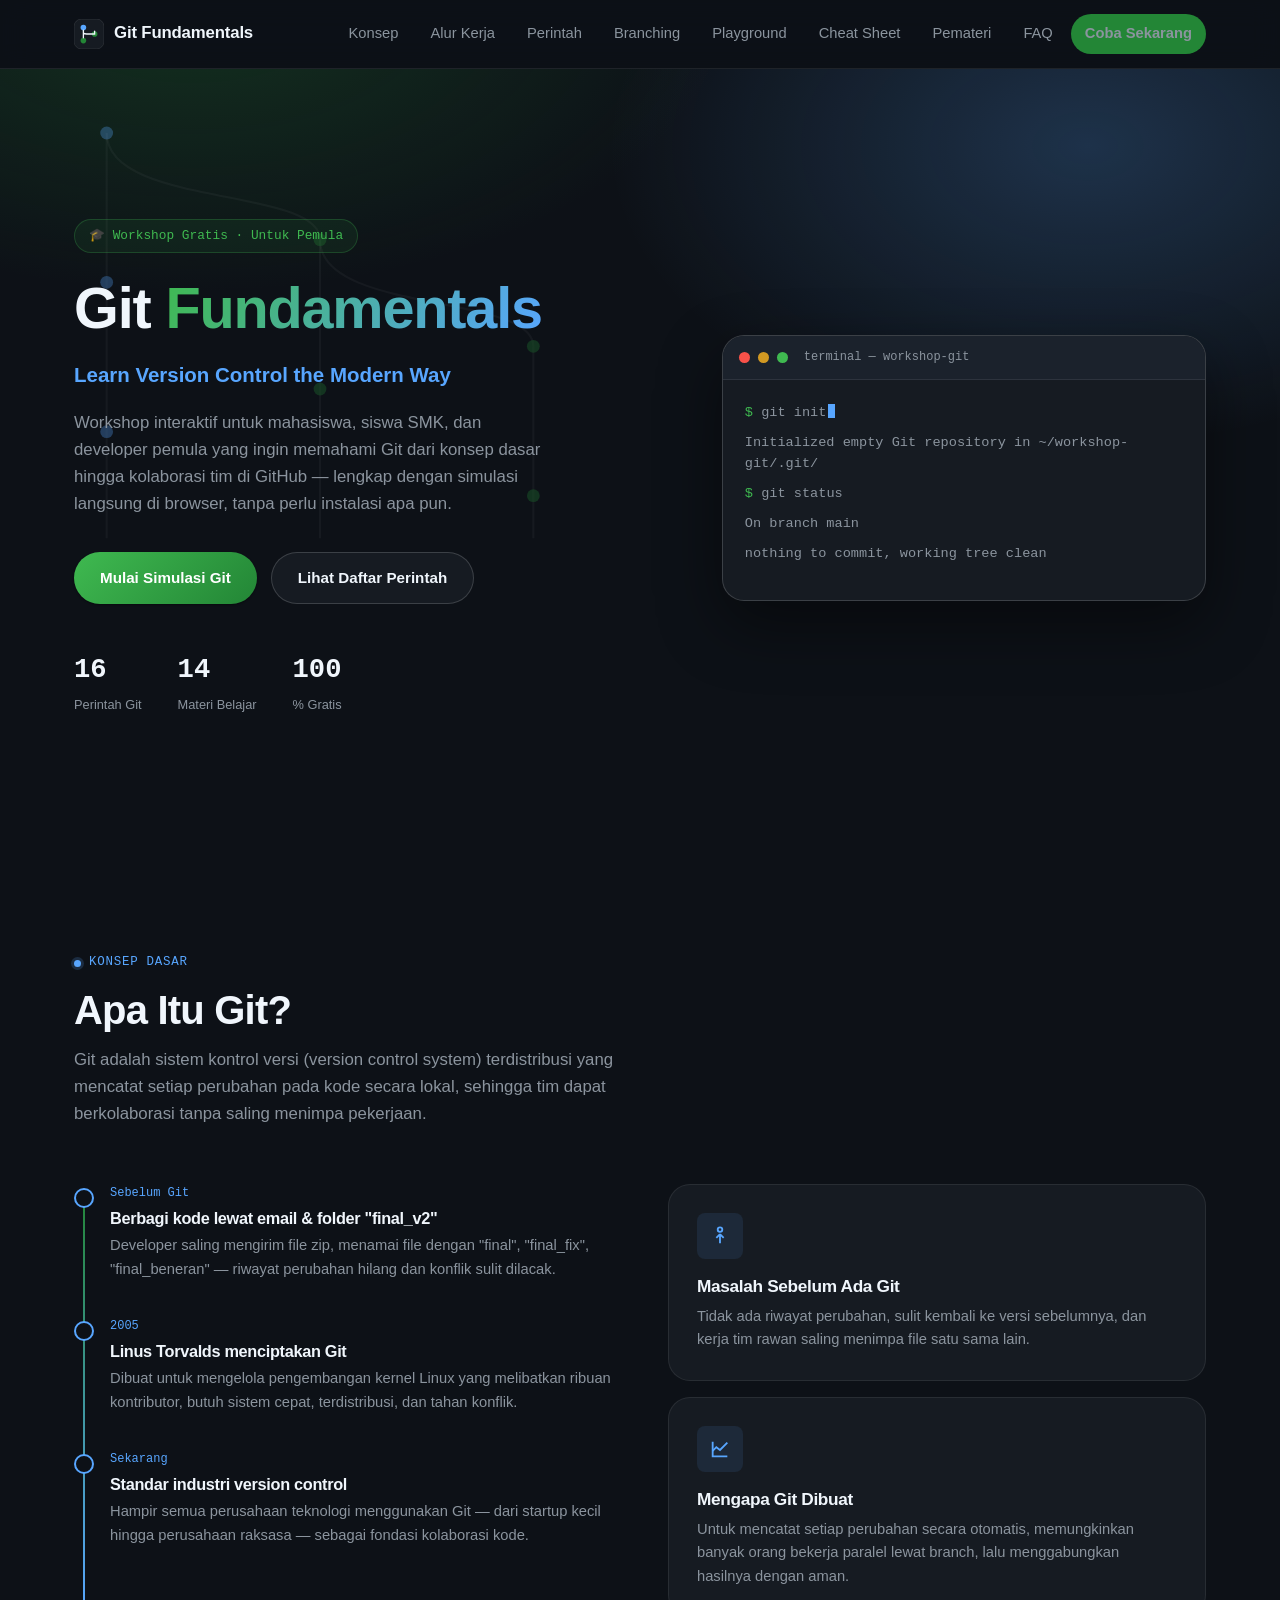
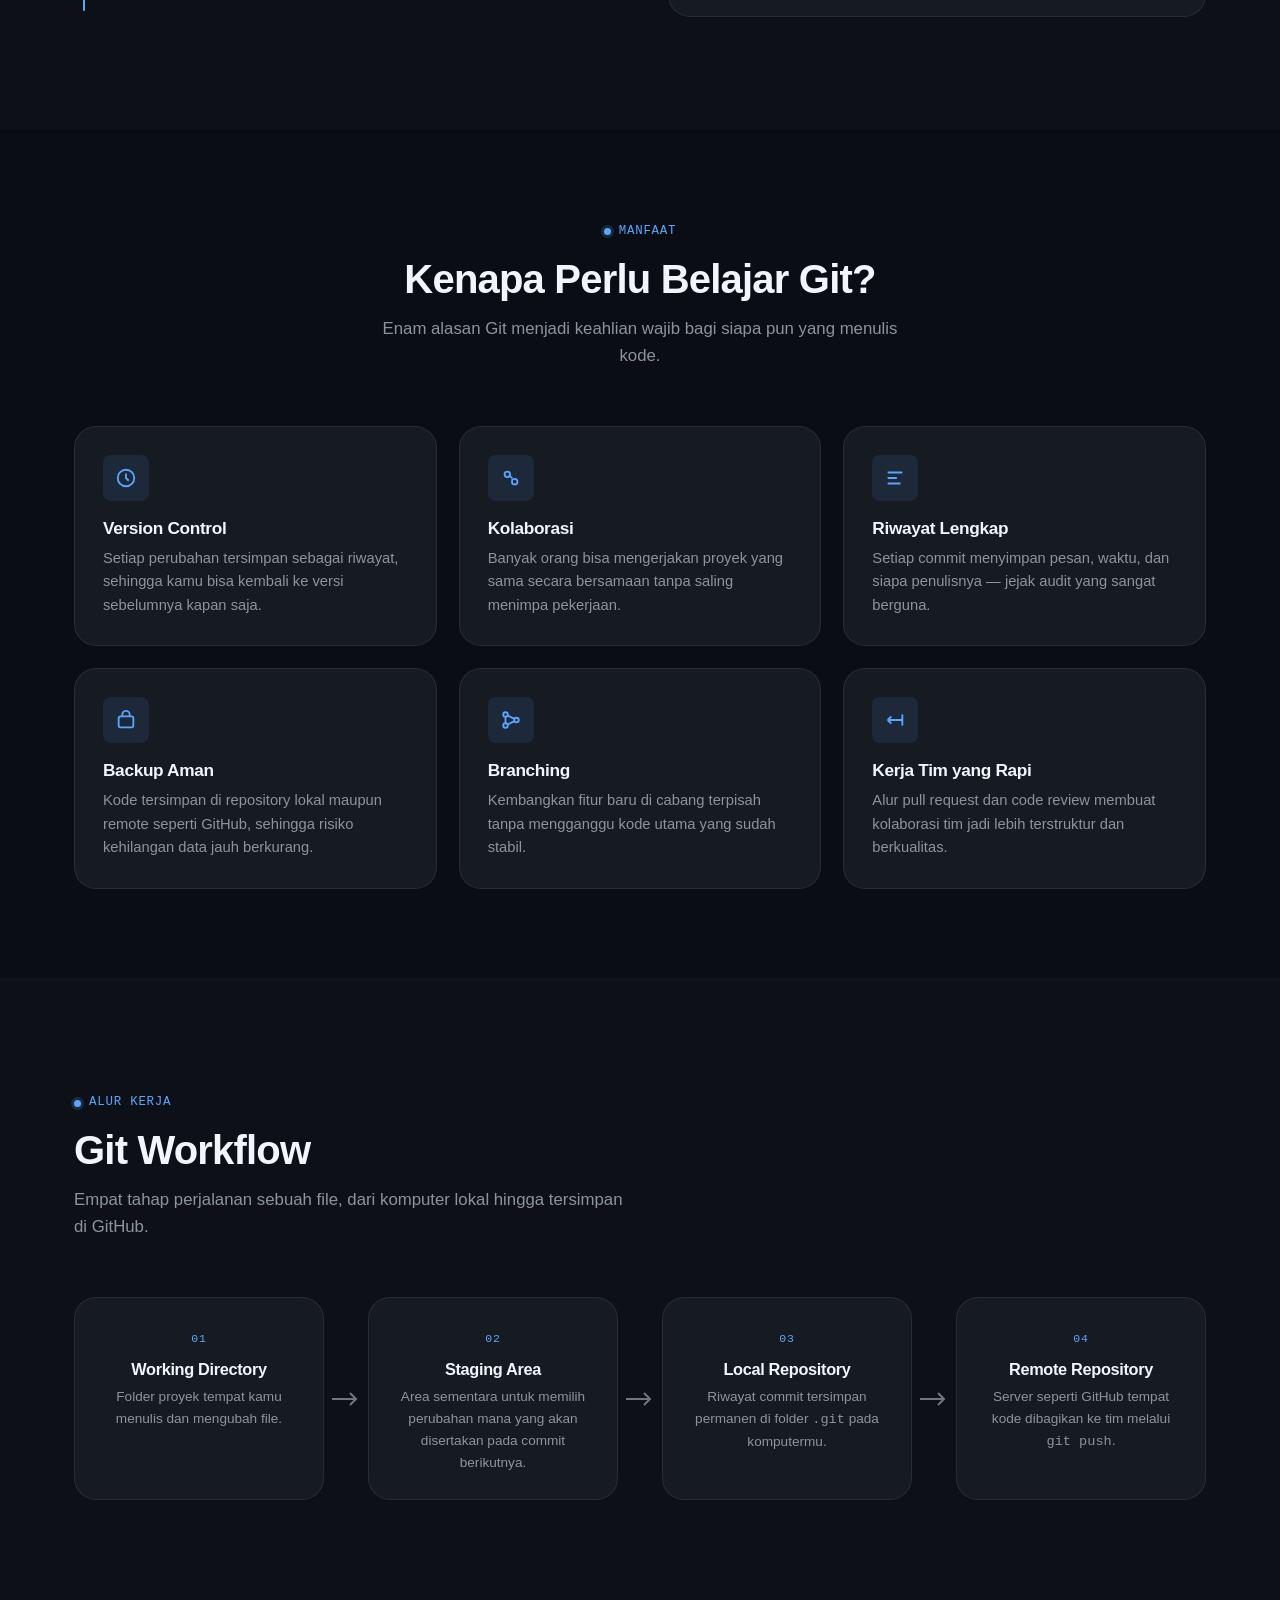
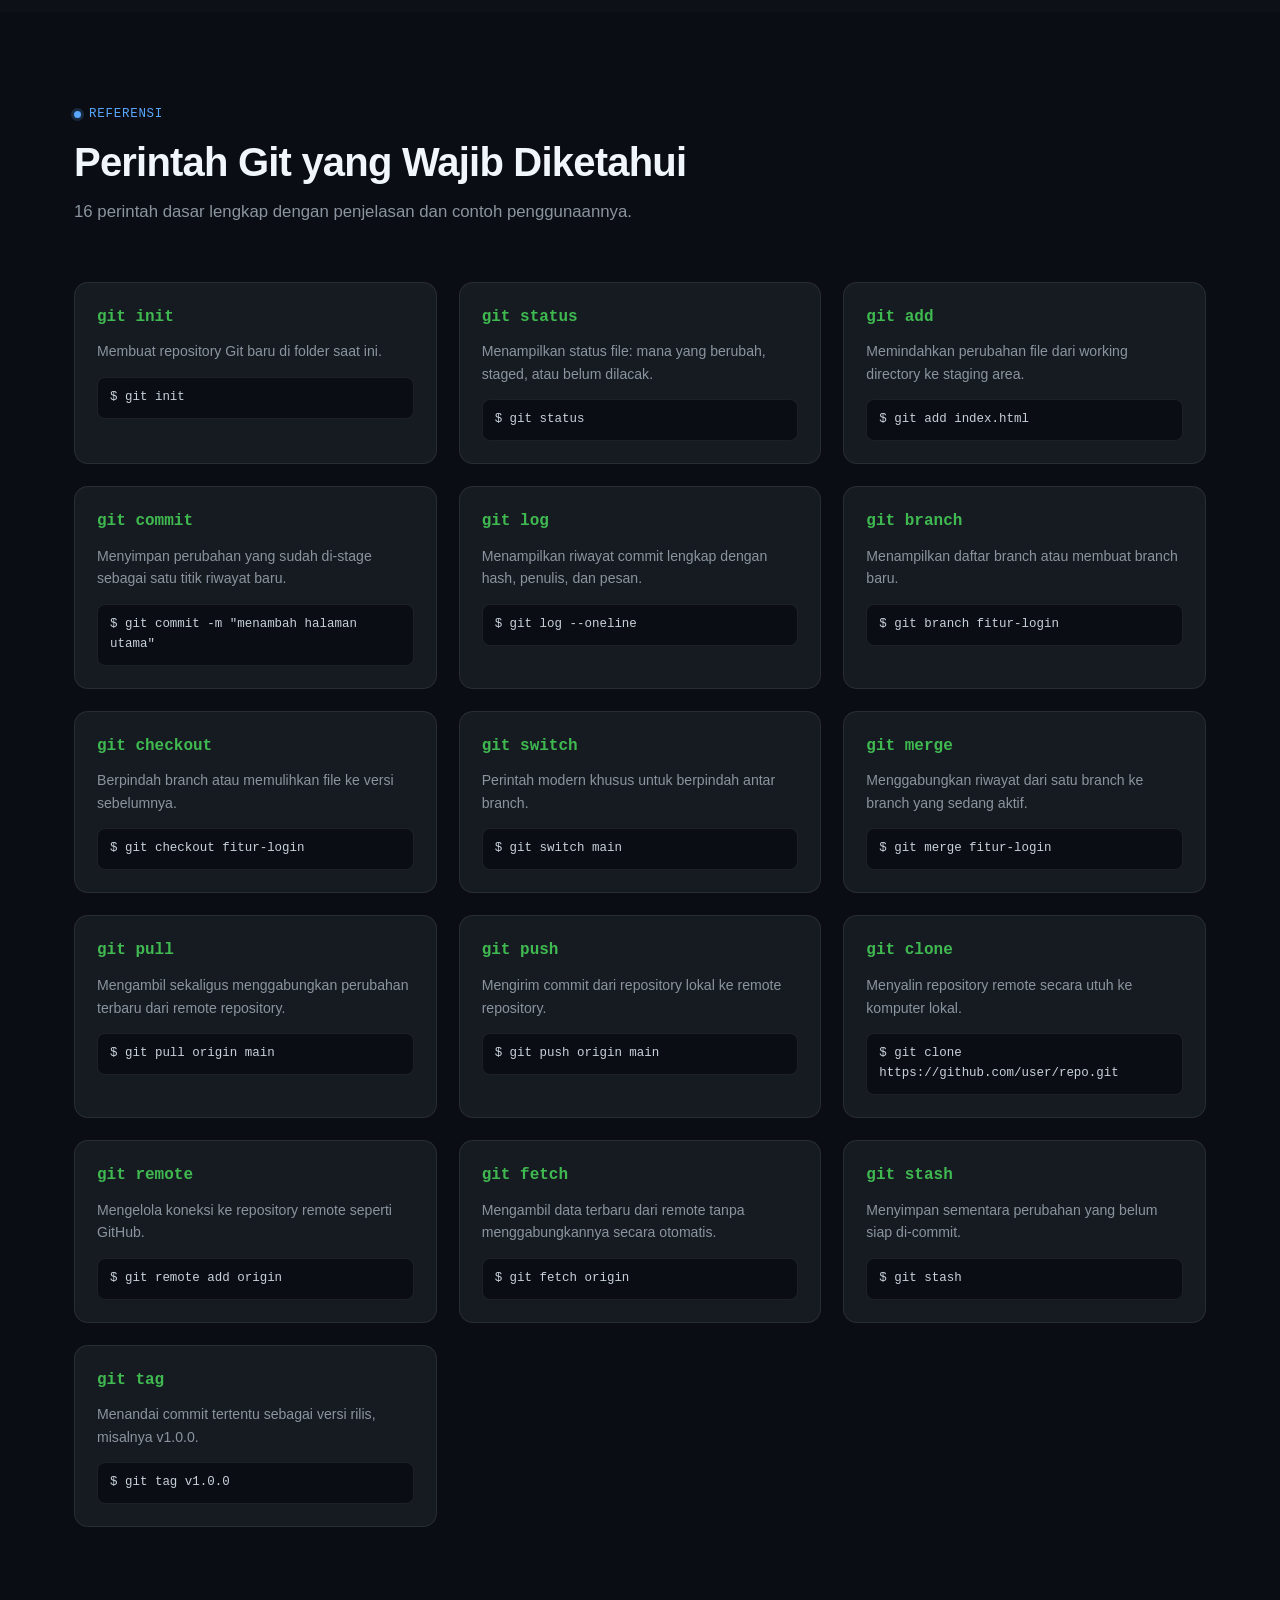
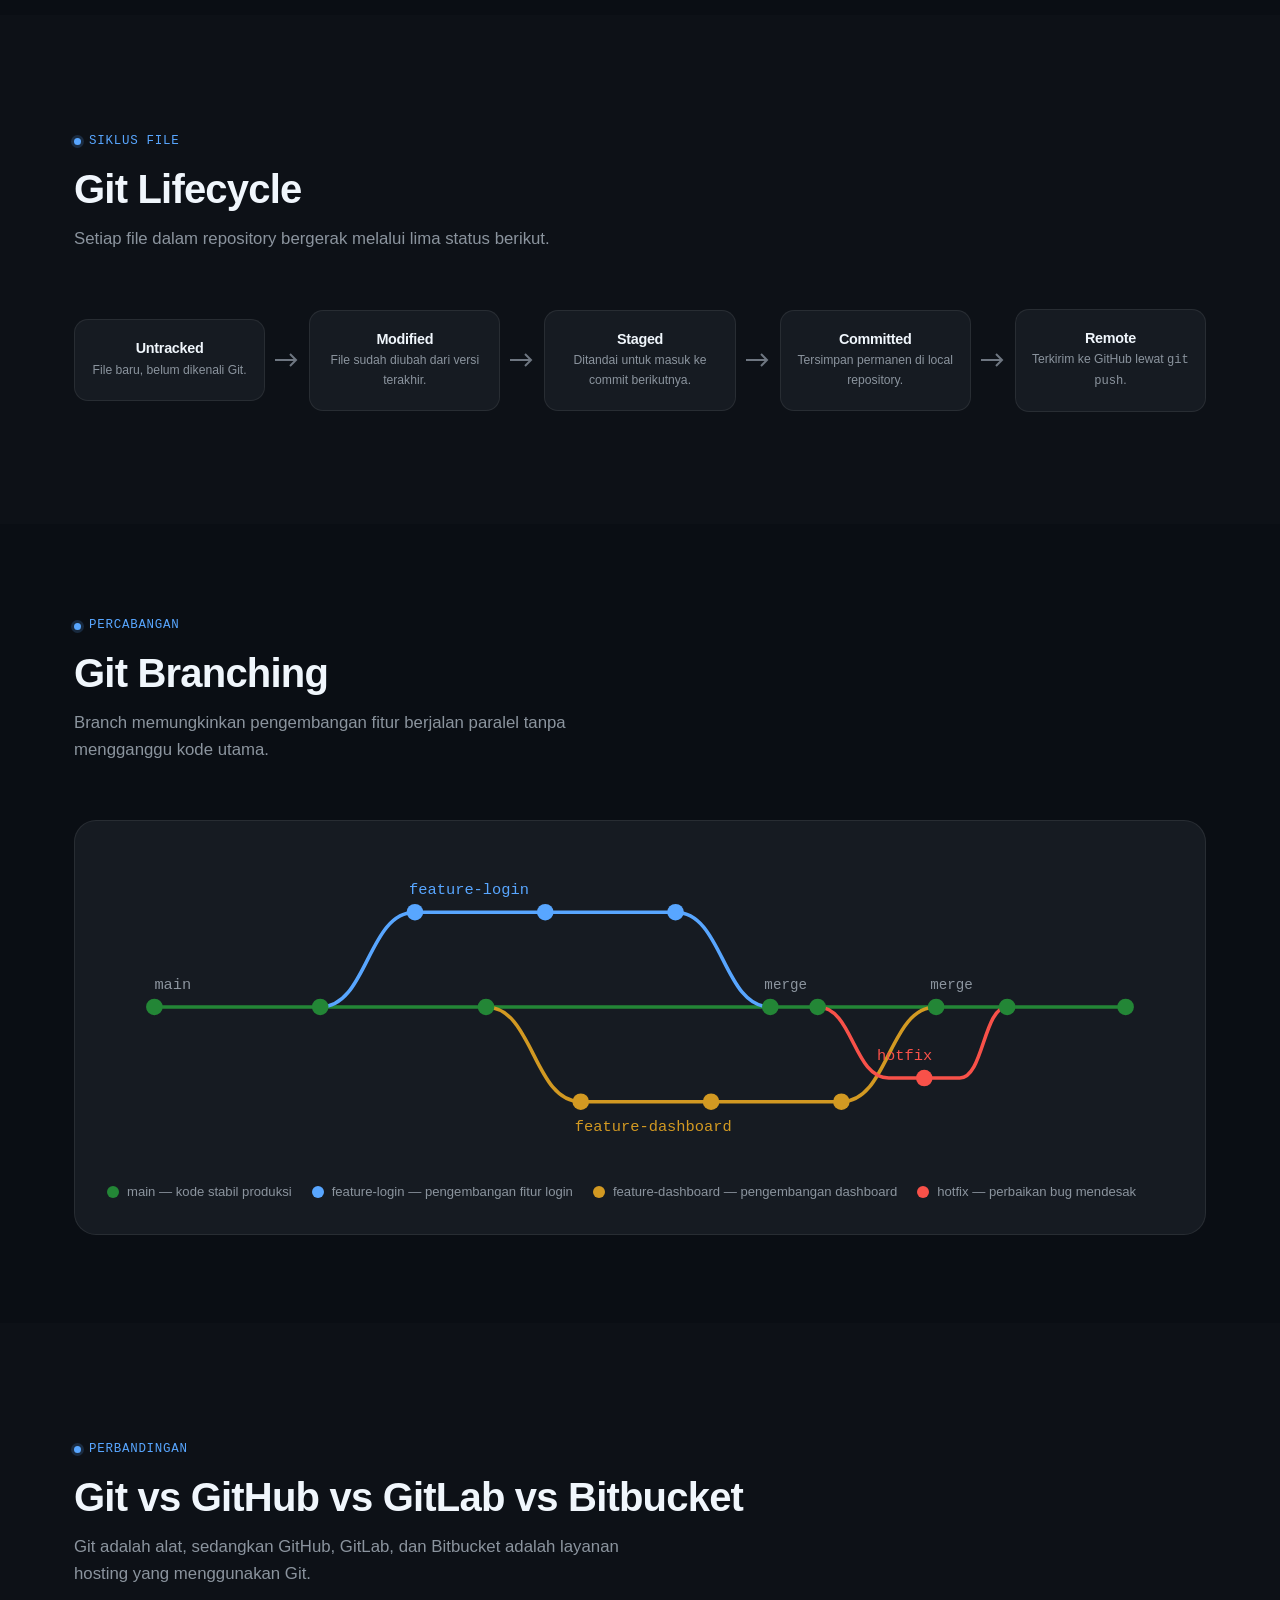
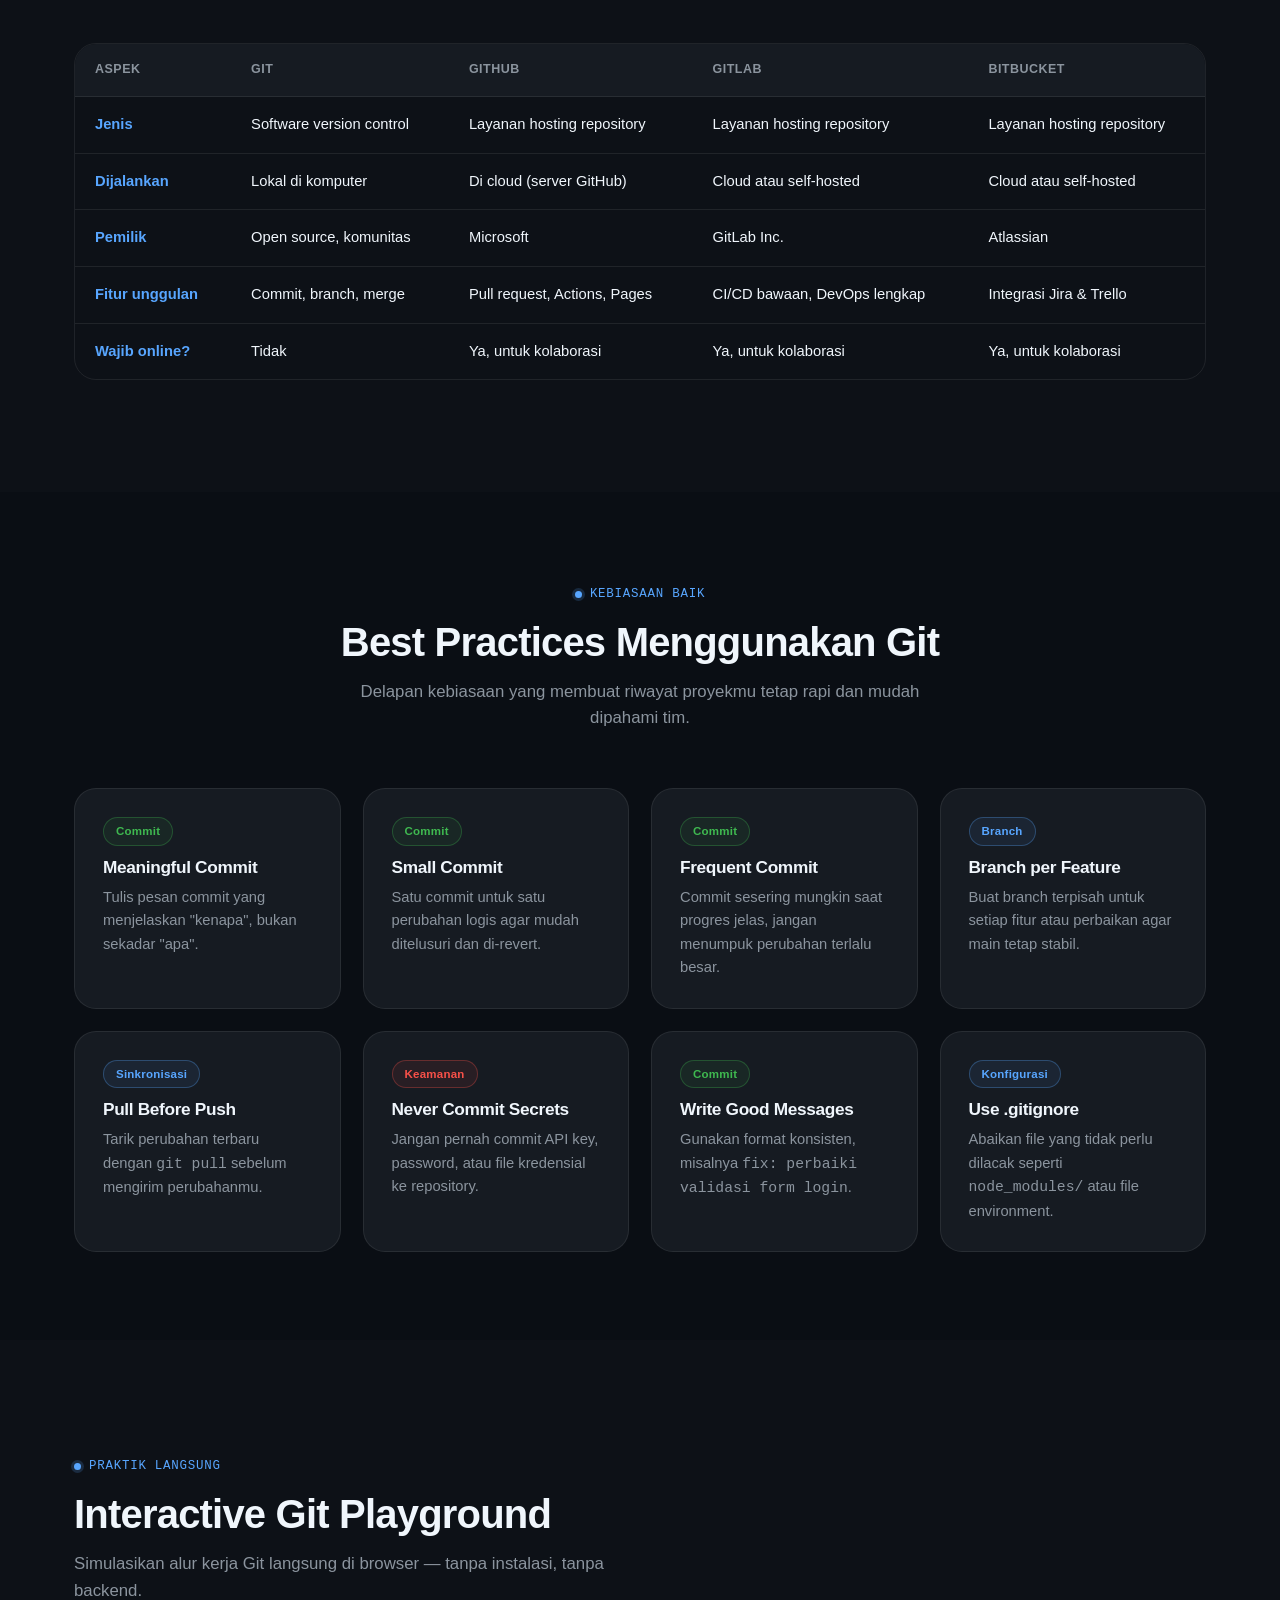
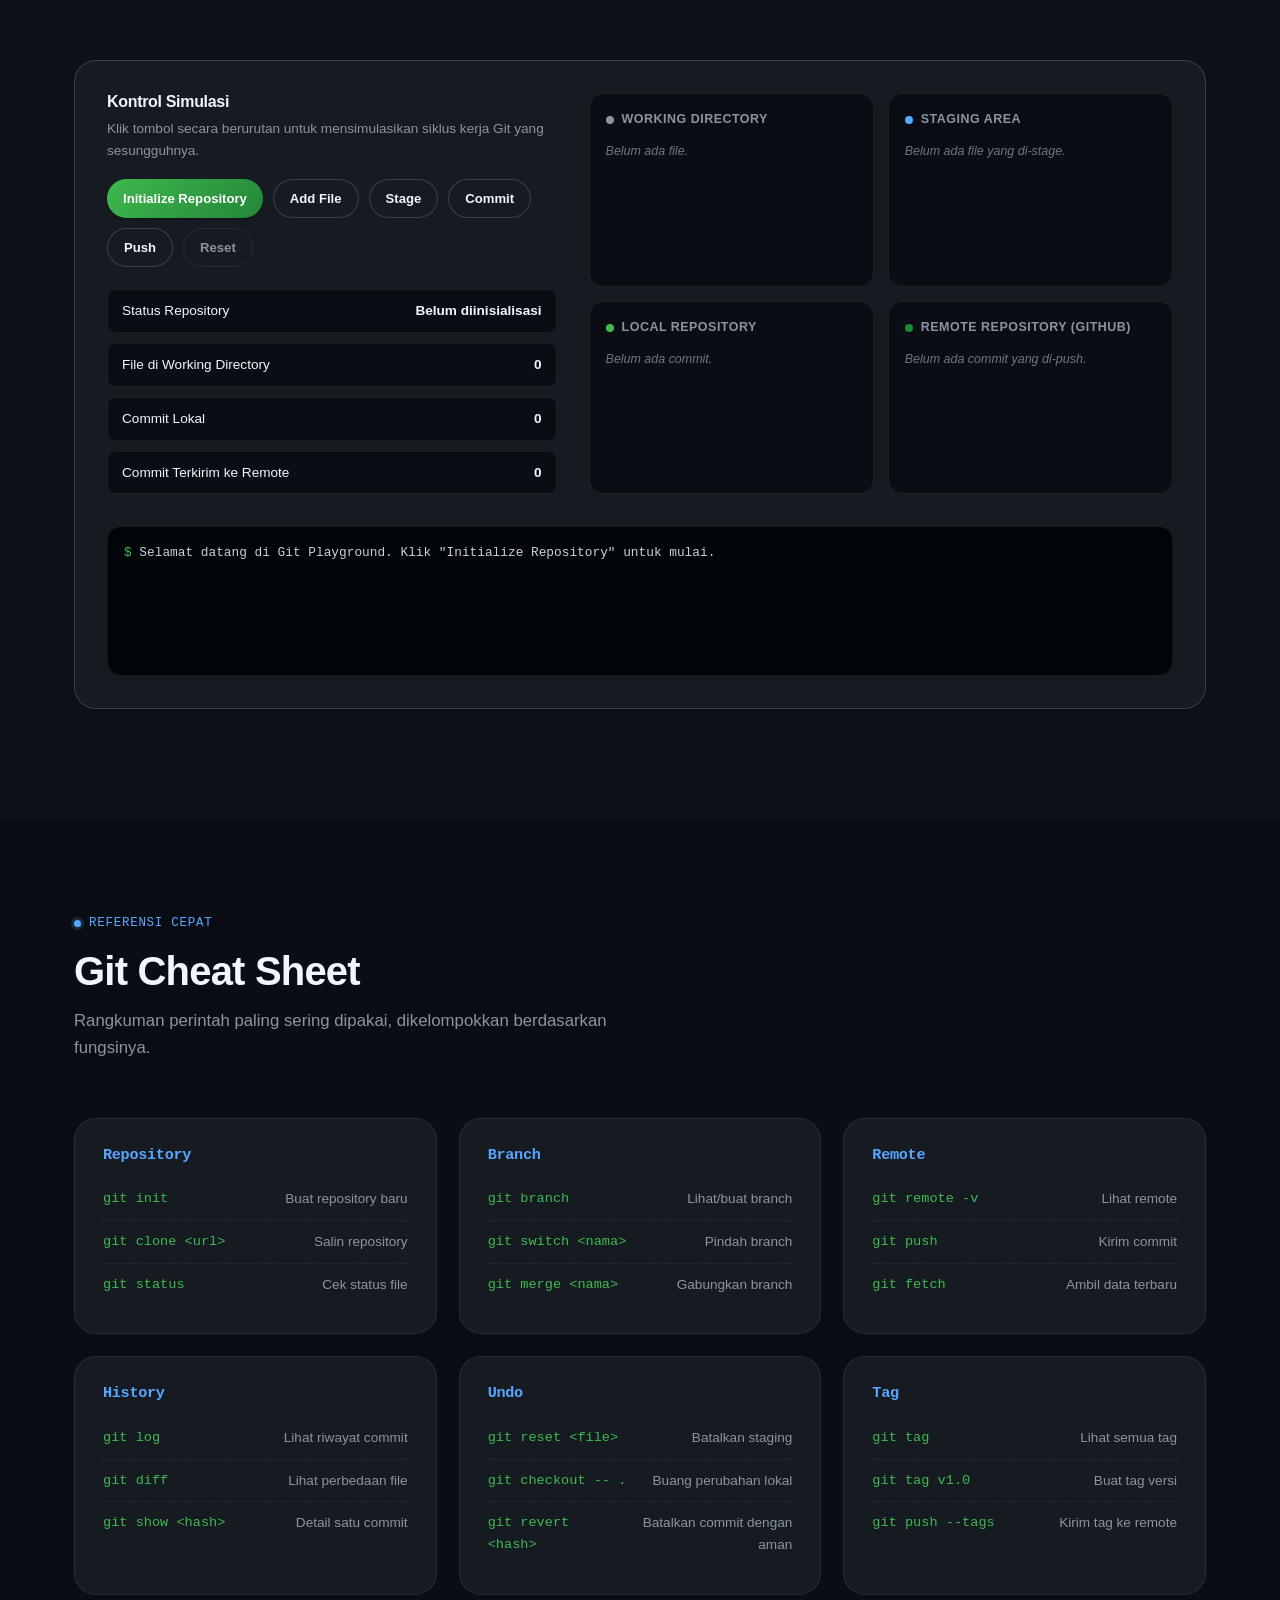
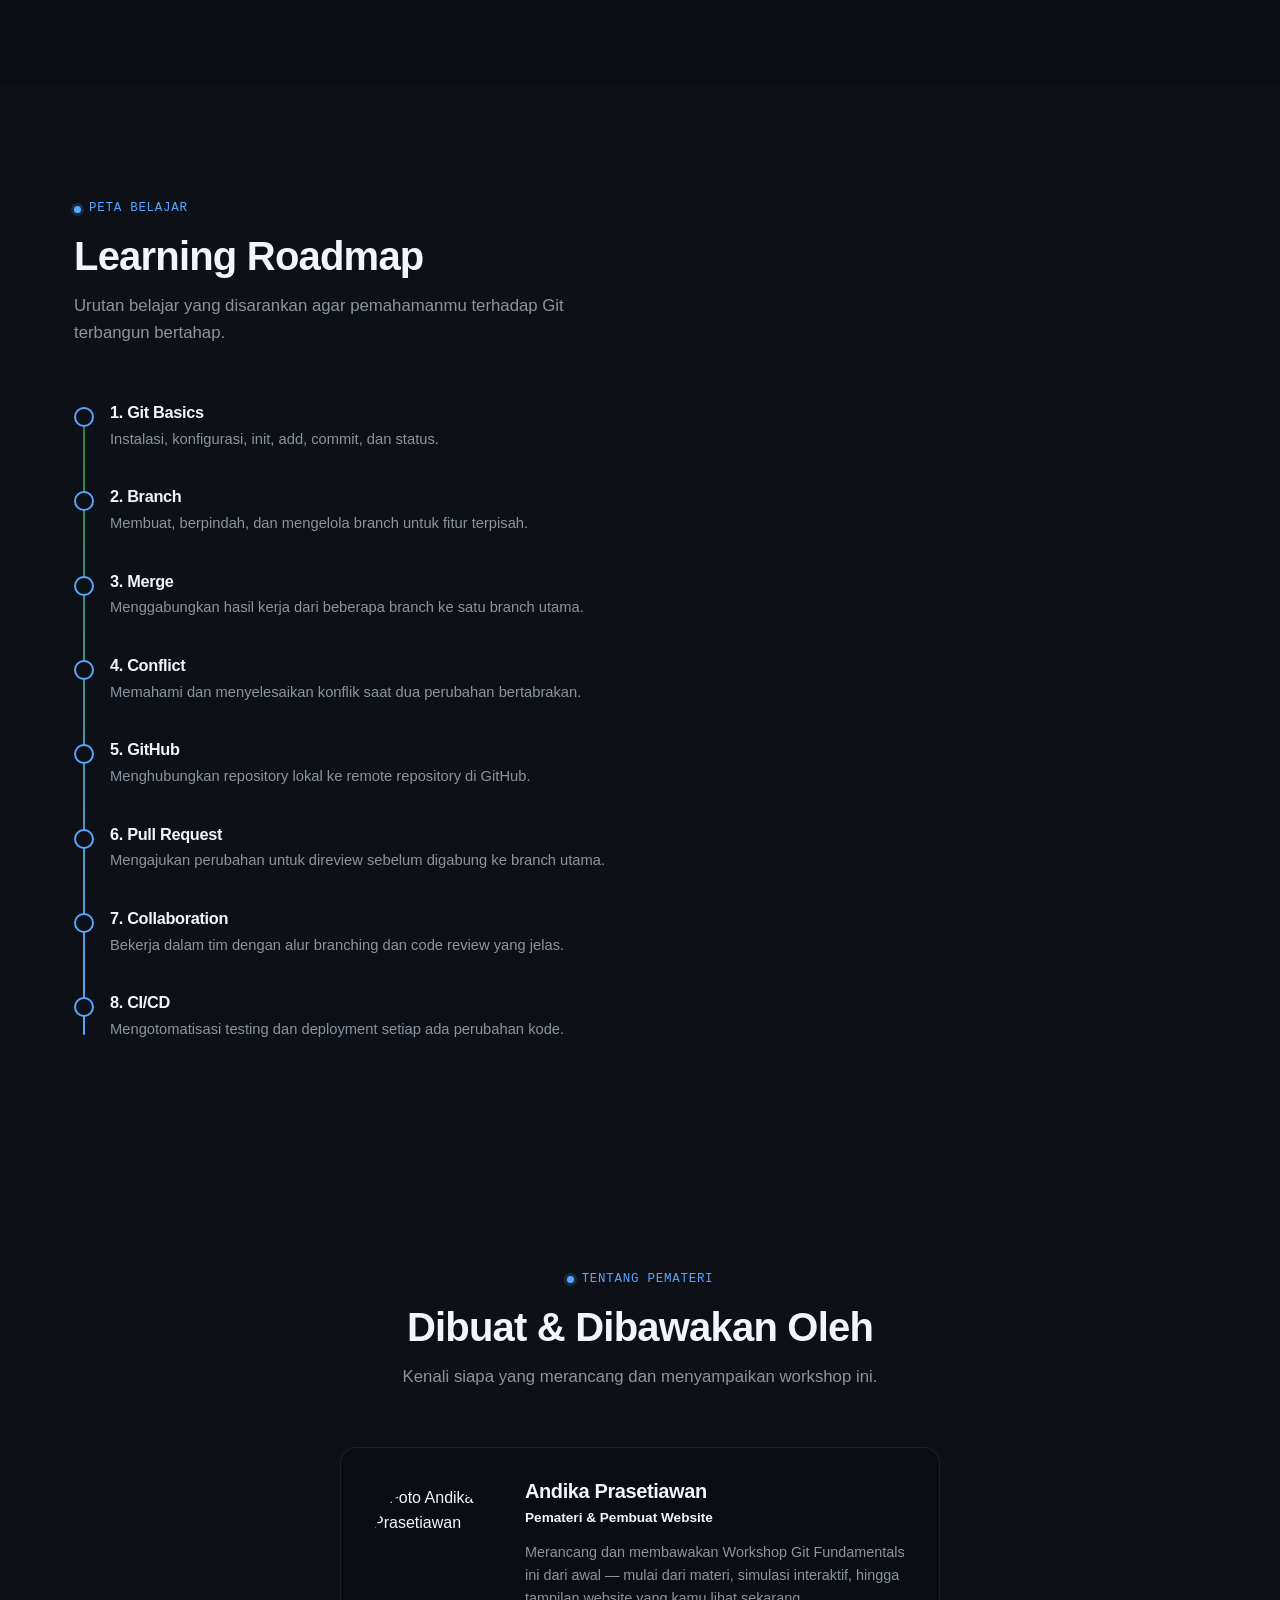
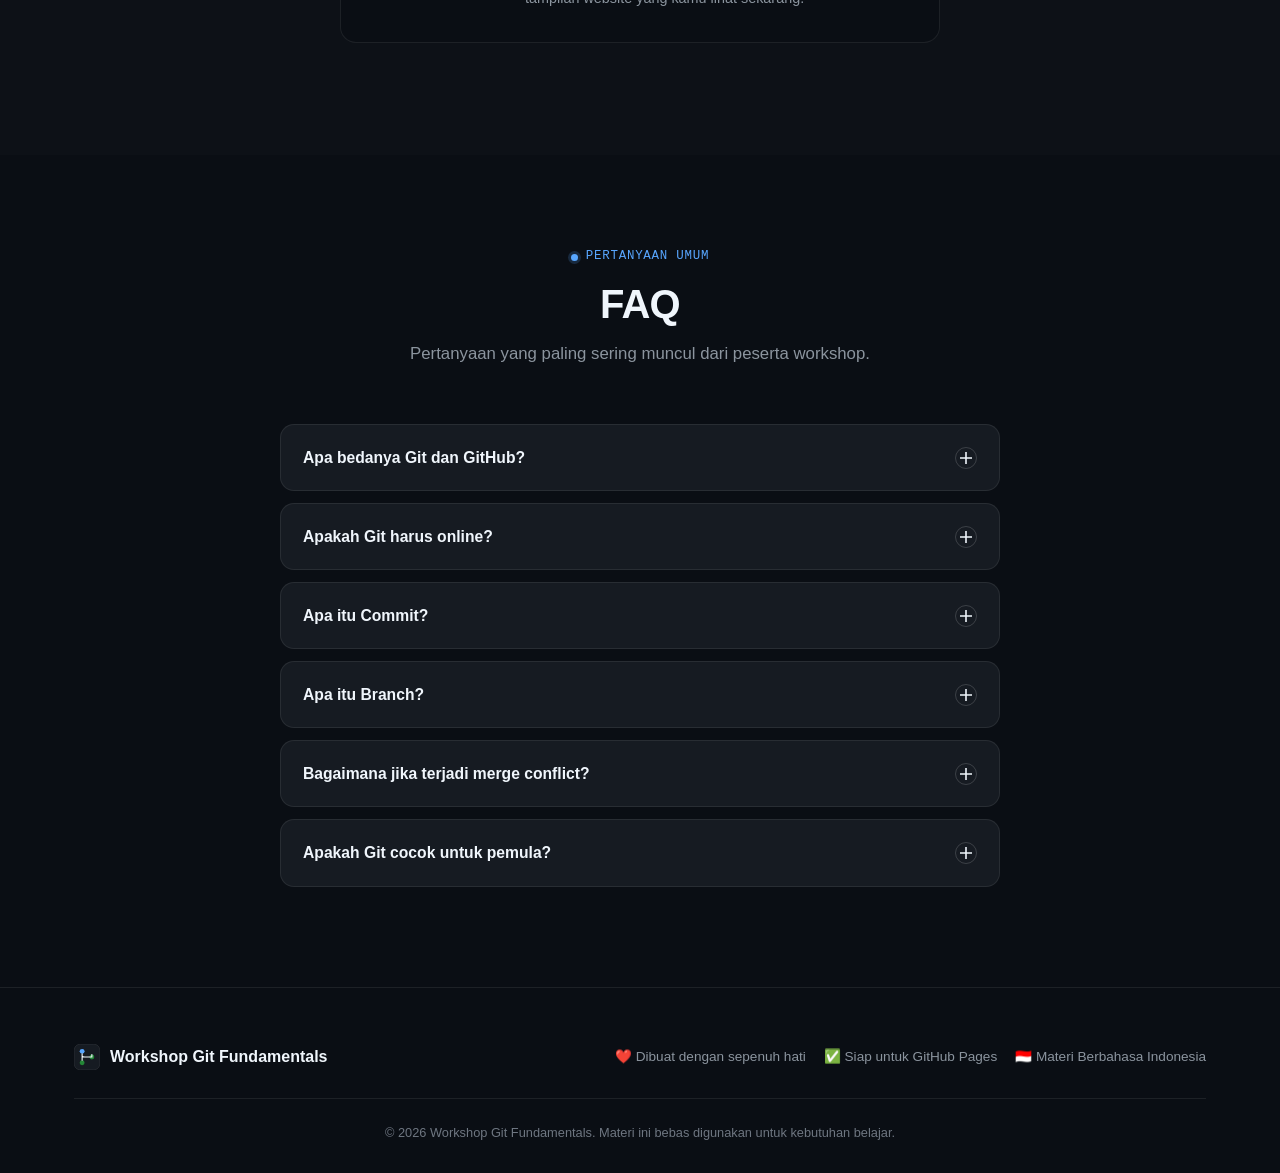
==== index.html @ 5a863d18 "chore: initial commit" ====
<!doctype html>
<html lang="id">
  <head>
    <meta charset="UTF-8" />
    <meta name="viewport" content="width=device-width, initial-scale=1.0" />
    <title>Git Fundamentals — Belajar Version Control dengan Cara Modern</title>
    <meta
      name="description"
      content="Workshop Git Fundamentals untuk pemula: pelajari version control, branching, merge, hingga kolaborasi di GitHub lewat materi interaktif berbahasa Indonesia. Gratis, praktis, dan cocok untuk mahasiswa serta developer pemula."
    />
    <meta
      name="keywords"
      content="git, github, version control, workshop git, belajar git, git untuk pemula, git branching, git commands, tutorial git bahasa indonesia"
    />
    <meta name="author" content="Workshop Git Fundamentals" />
    <link rel="canonical" href="https://example.github.io/git-fundamentals/" />

    <!-- Open Graph -->
    <meta property="og:type" content="website" />
    <meta
      property="og:title"
      content="Git Fundamentals — Belajar Version Control dengan Cara Modern"
    />
    <meta
      property="og:description"
      content="Workshop interaktif untuk memahami Git dari nol: konsep dasar, alur kerja, branching, hingga praktik terbaik. Materi lengkap berbahasa Indonesia."
    />
    <meta
      property="og:url"
      content="https://example.github.io/git-fundamentals/"
    />
    <meta property="og:site_name" content="Git Fundamentals Workshop" />

    <!-- Twitter Card -->
    <meta name="twitter:card" content="summary_large_image" />
    <meta
      name="twitter:title"
      content="Git Fundamentals — Belajar Version Control dengan Cara Modern"
    />
    <meta
      name="twitter:description"
      content="Workshop interaktif untuk memahami Git dari nol: konsep dasar, alur kerja, branching, hingga praktik terbaik."
    />

    <!-- Favicon (inline SVG, commit-graph mark) -->
    <link
      rel="icon"
      type="image/svg+xml"
      href="data:image/svg+xml,%3Csvg xmlns='http://www.w3.org/2000/svg' viewBox='0 0 32 32'%3E%3Crect width='32' height='32' rx='7' fill='%230D1117'/%3E%3Ccircle cx='10' cy='8' r='3.4' fill='%2358A6FF'/%3E%3Ccircle cx='10' cy='24' r='3.4' fill='%23238636'/%3E%3Ccircle cx='22' cy='16' r='3.4' fill='%23238636'/%3E%3Cpath d='M10 11.4V20.6M10 14C10 16 12 16 14 16C18 16 18 16 22 16V12.6' stroke='%23F0F6FC' stroke-width='1.6' fill='none' stroke-linecap='round'/%3E%3C/svg%3E"
    />

    <style>
      /* ============================================================
   0. DESIGN TOKENS
   ============================================================ */
      :root {
        --bg: #0d1117;
        --bg-soft: #0a0e14;
        --surface: #161b22;
        --surface-hover: #1c2330;
        --surface-2: #1b222c;
        --primary: #238636;
        --primary-bright: #3fb950;
        --secondary: #58a6ff;
        --text: #f0f6fc;
        --text-muted: #8b949e;
        --text-faint: #6e7681;
        --border: rgba(255, 255, 255, 0.08);
        --border-strong: rgba(255, 255, 255, 0.16);
        --danger: #f85149;
        --warning: #d29922;

        --font-sans:
          -apple-system, BlinkMacSystemFont, "Segoe UI", Roboto, Inter,
          Helvetica, Arial, sans-serif;
        --font-mono:
          ui-monospace, "SFMono-Regular", "SF Mono", Menlo, Consolas,
          "Liberation Mono", monospace;

        --radius-sm: 8px;
        --radius-md: 14px;
        --radius-lg: 22px;
        --radius-pill: 999px;

        --shadow-sm: 0 1px 2px rgba(0, 0, 0, 0.4);
        --shadow-md: 0 8px 24px rgba(0, 0, 0, 0.35);
        --shadow-lg: 0 24px 64px rgba(0, 0, 0, 0.45);

        --ease: cubic-bezier(0.16, 0.84, 0.44, 1);
        --container: 1180px;
      }

      /* ============================================================
   1. RESET
   ============================================================ */
      *,
      *::before,
      *::after {
        box-sizing: border-box;
        margin: 0;
        padding: 0;
      }
      html {
        scroll-behavior: smooth;
      }
      @media (prefers-reduced-motion: reduce) {
        html {
          scroll-behavior: auto;
        }
        *,
        *::before,
        *::after {
          animation-duration: 0.01ms !important;
          animation-iteration-count: 1 !important;
          transition-duration: 0.01ms !important;
          scroll-behavior: auto !important;
        }
      }
      body {
        background: var(--bg);
        color: var(--text);
        font-family: var(--font-sans);
        line-height: 1.6;
        -webkit-font-smoothing: antialiased;
        overflow-x: hidden;
      }
      img,
      svg {
        display: block;
        max-width: 100%;
      }
      a {
        color: inherit;
        text-decoration: none;
      }
      ul,
      ol {
        list-style: none;
      }
      button {
        font: inherit;
        color: inherit;
        background: none;
        border: none;
        cursor: pointer;
      }
      input,
      textarea {
        font: inherit;
      }
      h1,
      h2,
      h3,
      h4 {
        line-height: 1.15;
        letter-spacing: -0.02em;
        font-weight: 700;
      }
      :focus-visible {
        outline: 2px solid var(--secondary);
        outline-offset: 3px;
        border-radius: 4px;
      }

      .container {
        max-width: var(--container);
        margin-inline: auto;
        padding-inline: 24px;
      }
      .visually-hidden {
        position: absolute;
        width: 1px;
        height: 1px;
        overflow: hidden;
        clip: rect(0 0 0 0);
        white-space: nowrap;
      }

      .skip-link {
        position: absolute;
        top: -100px;
        left: 16px;
        z-index: 1000;
        background: var(--secondary);
        color: #04121f;
        padding: 10px 18px;
        border-radius: var(--radius-sm);
        font-weight: 600;
        transition: top 0.2s var(--ease);
      }
      .skip-link:focus {
        top: 16px;
      }

      /* ============================================================
   2. TOP PROGRESS BAR + SCROLL INDICATOR
   ============================================================ */
      .progress-bar {
        position: fixed;
        top: 0;
        left: 0;
        height: 3px;
        width: 0%;
        z-index: 1001;
        background: linear-gradient(90deg, var(--primary), var(--secondary));
        transition: width 0.1s linear;
      }

      /* ============================================================
   3. NAVIGATION
   ============================================================ */
      .navbar {
        position: sticky;
        top: 0;
        z-index: 900;
        backdrop-filter: blur(14px) saturate(140%);
        -webkit-backdrop-filter: blur(14px) saturate(140%);
        background: rgba(13, 17, 23, 0.72);
        border-bottom: 1px solid var(--border);
      }
      .nav-inner {
        display: flex;
        align-items: center;
        justify-content: space-between;
        padding-block: 14px;
      }
      .nav-brand {
        display: flex;
        align-items: center;
        gap: 10px;
        font-weight: 700;
        font-size: 1.05rem;
        letter-spacing: -0.01em;
      }
      .nav-brand .mark {
        width: 30px;
        height: 30px;
        flex-shrink: 0;
      }
      .nav-links {
        display: flex;
        align-items: center;
        gap: 4px;
      }
      .nav-links a {
        position: relative;
        padding: 8px 14px;
        border-radius: var(--radius-pill);
        font-size: 0.92rem;
        color: var(--text-muted);
        transition:
          color 0.2s var(--ease),
          background 0.2s var(--ease);
      }
      .nav-links a:hover {
        color: var(--text);
        background: var(--surface-hover);
      }
      .nav-links a.active {
        color: var(--text);
      }
      .nav-links a.active::after {
        content: "";
        position: absolute;
        left: 14px;
        right: 14px;
        bottom: 2px;
        height: 2px;
        background: linear-gradient(90deg, var(--primary), var(--secondary));
        border-radius: 2px;
      }
      .nav-cta {
        display: inline-flex;
        align-items: center;
        gap: 8px;
        padding: 9px 18px;
        border-radius: var(--radius-pill);
        background: var(--primary);
        color: #fff;
        font-weight: 600;
        font-size: 0.9rem;
        box-shadow: 0 0 0 0 rgba(35, 134, 54, 0.5);
        transition:
          transform 0.2s var(--ease),
          box-shadow 0.2s var(--ease);
      }
      .nav-cta:hover {
        transform: translateY(-1px);
        box-shadow: 0 8px 20px rgba(35, 134, 54, 0.35);
      }
      .nav-toggle {
        display: none;
        width: 40px;
        height: 40px;
        border-radius: var(--radius-sm);
      }
      .nav-toggle span {
        display: block;
        width: 20px;
        height: 2px;
        background: var(--text);
        margin: 5px auto;
        border-radius: 2px;
        transition:
          transform 0.25s var(--ease),
          opacity 0.25s var(--ease);
      }
      .nav-toggle.is-open span:nth-child(1) {
        transform: translateY(7px) rotate(45deg);
      }
      .nav-toggle.is-open span:nth-child(2) {
        opacity: 0;
      }
      .nav-toggle.is-open span:nth-child(3) {
        transform: translateY(-7px) rotate(-45deg);
      }

      @media (max-width: 880px) {
        .nav-links {
          position: fixed;
          inset: 64px 0 0 0;
          flex-direction: column;
          align-items: stretch;
          gap: 2px;
          background: var(--bg-soft);
          padding: 16px;
          border-top: 1px solid var(--border);
          transform: translateY(-12px);
          opacity: 0;
          visibility: hidden;
          pointer-events: none;
          transition:
            opacity 0.25s var(--ease),
            transform 0.25s var(--ease),
            visibility 0.25s;
          overflow-y: auto;
        }
        .nav-links.is-open {
          transform: translateY(0);
          opacity: 1;
          visibility: visible;
          pointer-events: auto;
        }
        .nav-links a {
          padding: 14px 16px;
          font-size: 1rem;
        }
        .nav-cta {
          display: none;
        }
        .nav-toggle {
          display: block;
        }
      }

      /* ============================================================
   4. COMPONENTS — Button
   ============================================================ */
      .btn {
        display: inline-flex;
        align-items: center;
        justify-content: center;
        gap: 8px;
        padding: 13px 26px;
        border-radius: var(--radius-pill);
        font-weight: 600;
        font-size: 0.95rem;
        cursor: pointer;
        transition:
          transform 0.2s var(--ease),
          box-shadow 0.2s var(--ease),
          background 0.2s var(--ease),
          border-color 0.2s var(--ease);
        position: relative;
        overflow: hidden;
        white-space: nowrap;
      }
      .btn--primary {
        background: linear-gradient(
          135deg,
          var(--primary-bright),
          var(--primary)
        );
        color: #fff;
        box-shadow: var(--shadow-sm);
      }
      .btn--primary:hover {
        transform: translateY(-2px);
        box-shadow: 0 12px 28px rgba(35, 134, 54, 0.4);
      }
      .btn--secondary {
        background: var(--surface);
        border: 1px solid var(--border-strong);
        color: var(--text);
      }
      .btn--secondary:hover {
        background: var(--surface-hover);
        border-color: var(--secondary);
      }
      .btn--ghost {
        background: transparent;
        border: 1px solid var(--border);
        color: var(--text-muted);
      }
      .btn--ghost:hover {
        color: var(--text);
        border-color: var(--border-strong);
      }
      .btn--sm {
        padding: 8px 16px;
        font-size: 0.82rem;
      }
      .btn:disabled {
        opacity: 0.4;
        cursor: not-allowed;
        transform: none !important;
        box-shadow: none !important;
      }

      /* ripple */
      .btn .ripple {
        position: absolute;
        border-radius: 50%;
        background: rgba(255, 255, 255, 0.35);
        transform: scale(0);
        animation: ripple 0.6s var(--ease);
        pointer-events: none;
      }
      @keyframes ripple {
        to {
          transform: scale(3);
          opacity: 0;
        }
      }

      /* ============================================================
   5. COMPONENTS — Section header / eyebrow / badge
   ============================================================ */
      .section {
        padding-block: 112px;
        position: relative;
      }
      .section--tight {
        padding-block: 88px;
      }
      .section-header {
        max-width: 680px;
        margin-bottom: 56px;
      }
      .section-header--center {
        margin-inline: auto;
        text-align: center;
      }
      .eyebrow {
        display: inline-flex;
        align-items: center;
        gap: 8px;
        font-family: var(--font-mono);
        font-size: 0.78rem;
        letter-spacing: 0.06em;
        color: var(--secondary);
        text-transform: uppercase;
        margin-bottom: 14px;
      }
      .eyebrow::before {
        content: "";
        width: 7px;
        height: 7px;
        border-radius: 50%;
        background: var(--secondary);
        box-shadow: 0 0 0 3px rgba(88, 166, 255, 0.18);
      }
      .section-title {
        font-size: clamp(1.7rem, 3.2vw, 2.5rem);
        margin-bottom: 14px;
      }
      .section-desc {
        color: var(--text-muted);
        font-size: 1.05rem;
        max-width: 60ch;
      }
      .section-header--center .section-desc {
        margin-inline: auto;
      }

      .badge {
        display: inline-flex;
        align-items: center;
        gap: 6px;
        padding: 4px 12px;
        border-radius: var(--radius-pill);
        font-size: 0.72rem;
        font-weight: 600;
        letter-spacing: 0.02em;
        border: 1px solid var(--border-strong);
        color: var(--text-muted);
        background: var(--surface);
      }
      .badge--primary {
        color: var(--primary-bright);
        border-color: rgba(63, 185, 80, 0.3);
        background: rgba(63, 185, 80, 0.08);
      }
      .badge--secondary {
        color: var(--secondary);
        border-color: rgba(88, 166, 255, 0.3);
        background: rgba(88, 166, 255, 0.08);
      }
      .badge--danger {
        color: var(--danger);
        border-color: rgba(248, 81, 73, 0.3);
        background: rgba(248, 81, 73, 0.08);
      }

      /* ============================================================
   6. COMPONENTS — Card
   ============================================================ */
      .card {
        background: var(--surface);
        border: 1px solid var(--border);
        border-radius: var(--radius-lg);
        padding: 28px;
        transition:
          transform 0.3s var(--ease),
          border-color 0.3s var(--ease),
          box-shadow 0.3s var(--ease),
          background 0.3s var(--ease);
      }
      .card:hover {
        transform: translateY(-4px);
        border-color: var(--border-strong);
        box-shadow: var(--shadow-md);
        background: var(--surface-2);
      }
      .card__icon {
        width: 46px;
        height: 46px;
        border-radius: var(--radius-sm);
        display: flex;
        align-items: center;
        justify-content: center;
        background: rgba(88, 166, 255, 0.1);
        color: var(--secondary);
        margin-bottom: 18px;
      }
      .card__icon svg {
        width: 22px;
        height: 22px;
      }
      .card h3 {
        font-size: 1.08rem;
        margin-bottom: 8px;
      }
      .card p {
        color: var(--text-muted);
        font-size: 0.92rem;
      }

      .grid {
        display: grid;
        gap: 22px;
      }
      .grid--3 {
        grid-template-columns: repeat(3, 1fr);
      }
      .grid--4 {
        grid-template-columns: repeat(4, 1fr);
      }
      @media (max-width: 960px) {
        .grid--3,
        .grid--4 {
          grid-template-columns: repeat(2, 1fr);
        }
      }
      @media (max-width: 620px) {
        .grid--3,
        .grid--4 {
          grid-template-columns: 1fr;
        }
      }

      /* ============================================================
   7. COMPONENTS — Code block / command card
   ============================================================ */
      .code-block {
        background: #0a0e14;
        border: 1px solid var(--border);
        border-radius: var(--radius-md);
        font-family: var(--font-mono);
        font-size: 0.85rem;
        overflow: hidden;
      }
      .code-block__head {
        display: flex;
        align-items: center;
        gap: 6px;
        padding: 10px 14px;
        border-bottom: 1px solid var(--border);
      }
      .code-block__dot {
        width: 9px;
        height: 9px;
        border-radius: 50%;
      }
      .code-block__body {
        padding: 14px 16px;
        overflow-x: auto;
        color: #c9d1d9;
        white-space: pre;
      }
      .code-block__body .tok-cmd {
        color: var(--secondary);
      }
      .code-block__body .tok-cmt {
        color: var(--text-faint);
      }
      .code-block__body .tok-str {
        color: var(--primary-bright);
      }

      .command-card {
        background: var(--surface);
        border: 1px solid var(--border);
        border-radius: var(--radius-md);
        padding: 22px;
        transition:
          border-color 0.25s var(--ease),
          transform 0.25s var(--ease);
      }
      .command-card:hover {
        border-color: var(--secondary);
        transform: translateY(-3px);
      }
      .command-card__cmd {
        font-family: var(--font-mono);
        font-weight: 700;
        font-size: 1rem;
        color: var(--primary-bright);
        margin-bottom: 10px;
        display: block;
      }
      .command-card__desc {
        color: var(--text-muted);
        font-size: 0.88rem;
        margin-bottom: 14px;
      }
      .command-card__example {
        font-family: var(--font-mono);
        font-size: 0.78rem;
        background: var(--bg-soft);
        border: 1px solid var(--border);
        border-radius: var(--radius-sm);
        padding: 10px 12px;
        color: #c9d1d9;
        overflow-x: auto;
      }

      /* ============================================================
   8. COMPONENTS — Timeline
   ============================================================ */
      .timeline {
        position: relative;
        padding-left: 36px;
      }
      .timeline::before {
        content: "";
        position: absolute;
        left: 9px;
        top: 6px;
        bottom: 6px;
        width: 2px;
        background: linear-gradient(var(--primary), var(--secondary));
        border-radius: 2px;
      }
      .timeline-item {
        position: relative;
        padding-bottom: 36px;
      }
      .timeline-item:last-child {
        padding-bottom: 0;
      }
      .timeline-item::before {
        content: "";
        position: absolute;
        left: -36px;
        top: 4px;
        width: 20px;
        height: 20px;
        border-radius: 50%;
        background: var(--bg);
        border: 2px solid var(--secondary);
      }
      .timeline-item h4 {
        font-size: 1.02rem;
        margin-bottom: 6px;
      }
      .timeline-item p {
        color: var(--text-muted);
        font-size: 0.92rem;
      }
      .timeline-item time {
        font-family: var(--font-mono);
        font-size: 0.75rem;
        color: var(--secondary);
        display: block;
        margin-bottom: 6px;
      }

      /* ============================================================
   9. COMPONENTS — Table
   ============================================================ */
      .table-wrap {
        overflow-x: auto;
        border: 1px solid var(--border);
        border-radius: var(--radius-lg);
      }
      table {
        width: 100%;
        border-collapse: collapse;
        min-width: 640px;
      }
      thead th {
        text-align: left;
        padding: 16px 20px;
        font-size: 0.78rem;
        text-transform: uppercase;
        letter-spacing: 0.04em;
        color: var(--text-muted);
        background: var(--surface);
        border-bottom: 1px solid var(--border);
      }
      tbody td {
        padding: 16px 20px;
        font-size: 0.92rem;
        border-bottom: 1px solid var(--border);
        color: var(--text);
      }
      tbody tr:last-child td {
        border-bottom: none;
      }
      tbody tr:hover {
        background: var(--surface-hover);
      }
      tbody td:first-child {
        font-weight: 600;
        color: var(--secondary);
      }

      /* ============================================================
   10. COMPONENTS — Accordion (FAQ)
   ============================================================ */
      .accordion-item {
        border: 1px solid var(--border);
        border-radius: var(--radius-md);
        margin-bottom: 12px;
        overflow: hidden;
        background: var(--surface);
      }
      .accordion-trigger {
        width: 100%;
        display: flex;
        align-items: center;
        justify-content: space-between;
        gap: 16px;
        padding: 20px 22px;
        text-align: left;
        font-weight: 600;
        font-size: 0.98rem;
      }
      .accordion-trigger:hover {
        background: var(--surface-hover);
      }
      .accordion-trigger .icon {
        flex-shrink: 0;
        width: 22px;
        height: 22px;
        border-radius: 50%;
        border: 1px solid var(--border-strong);
        display: flex;
        align-items: center;
        justify-content: center;
        transition:
          transform 0.3s var(--ease),
          background 0.3s var(--ease);
      }
      .accordion-trigger[aria-expanded="true"] .icon {
        transform: rotate(45deg);
        background: var(--secondary);
        border-color: var(--secondary);
      }
      .accordion-panel {
        max-height: 0;
        overflow: hidden;
        transition: max-height 0.35s var(--ease);
      }
      .accordion-panel__inner {
        padding: 0 22px 20px;
        color: var(--text-muted);
        font-size: 0.92rem;
        max-width: 65ch;
      }

      /* ============================================================
   11. COMPONENTS — Tooltip
   ============================================================ */
      .tooltip {
        position: relative;
      }
      .tooltip::after {
        content: attr(data-tooltip);
        position: absolute;
        bottom: calc(100% + 8px);
        left: 50%;
        transform: translateX(-50%) translateY(4px);
        background: #010409;
        color: var(--text);
        font-size: 0.72rem;
        padding: 6px 10px;
        border-radius: 6px;
        white-space: nowrap;
        border: 1px solid var(--border-strong);
        opacity: 0;
        pointer-events: none;
        transition:
          opacity 0.2s var(--ease),
          transform 0.2s var(--ease);
        z-index: 20;
      }
      .tooltip:hover::after,
      .tooltip:focus-visible::after {
        opacity: 1;
        transform: translateX(-50%) translateY(0);
      }

      /* ============================================================
   12. COMPONENTS — Toast
   ============================================================ */
      .toast-region {
        position: fixed;
        bottom: 24px;
        right: 24px;
        z-index: 1002;
        display: flex;
        flex-direction: column;
        gap: 10px;
        max-width: 320px;
      }
      .toast {
        background: var(--surface-2);
        border: 1px solid var(--border-strong);
        border-radius: var(--radius-md);
        padding: 14px 16px;
        font-size: 0.85rem;
        box-shadow: var(--shadow-lg);
        display: flex;
        gap: 10px;
        align-items: flex-start;
        animation: toast-in 0.3s var(--ease);
      }
      .toast__dot {
        width: 8px;
        height: 8px;
        border-radius: 50%;
        background: var(--primary-bright);
        margin-top: 5px;
        flex-shrink: 0;
      }
      .toast.leaving {
        animation: toast-out 0.25s var(--ease) forwards;
      }
      @keyframes toast-in {
        from {
          opacity: 0;
          transform: translateY(10px) scale(0.96);
        }
        to {
          opacity: 1;
          transform: translateY(0) scale(1);
        }
      }
      @keyframes toast-out {
        to {
          opacity: 0;
          transform: translateX(20px) scale(0.96);
        }
      }

      /* ============================================================
   13. COMPONENTS — Progress / count
   ============================================================ */
      .progress-track {
        width: 100%;
        height: 6px;
        border-radius: var(--radius-pill);
        background: var(--surface-2);
        overflow: hidden;
      }
      .progress-fill {
        height: 100%;
        border-radius: var(--radius-pill);
        background: linear-gradient(90deg, var(--primary), var(--secondary));
        width: 0%;
        transition: width 0.6s var(--ease);
      }

      /* ============================================================
   14. COMPONENTS — Back to top
   ============================================================ */
      .back-to-top {
        position: fixed;
        bottom: 24px;
        left: 24px;
        z-index: 900;
        width: 46px;
        height: 46px;
        border-radius: 50%;
        background: var(--surface-2);
        border: 1px solid var(--border-strong);
        display: flex;
        align-items: center;
        justify-content: center;
        opacity: 0;
        visibility: hidden;
        transform: translateY(10px);
        transition:
          opacity 0.3s var(--ease),
          transform 0.3s var(--ease),
          visibility 0.3s;
        box-shadow: var(--shadow-md);
      }
      .back-to-top.is-visible {
        opacity: 1;
        visibility: visible;
        transform: translateY(0);
      }
      .back-to-top:hover {
        border-color: var(--secondary);
      }

      /* ============================================================
   15. HERO
   ============================================================ */
      .hero {
        position: relative;
        padding-block: 150px 120px;
        overflow: hidden;
        background:
          radial-gradient(
            ellipse 900px 500px at 15% -10%,
            rgba(35, 134, 54, 0.28),
            transparent 60%
          ),
          radial-gradient(
            ellipse 800px 500px at 85% 10%,
            rgba(88, 166, 255, 0.22),
            transparent 60%
          ),
          var(--bg);
      }
      .hero-graph {
        position: absolute;
        inset: 0;
        z-index: 0;
        opacity: 0.5;
        pointer-events: none;
      }
      .hero-inner {
        position: relative;
        z-index: 1;
        display: grid;
        grid-template-columns: 1.1fr 0.9fr;
        gap: 56px;
        align-items: center;
      }
      @media (max-width: 940px) {
        .hero-inner {
          grid-template-columns: 1fr;
        }
      }
      .hero-eyebrow {
        display: inline-flex;
        align-items: center;
        gap: 8px;
        font-family: var(--font-mono);
        font-size: 0.8rem;
        color: var(--primary-bright);
        background: rgba(63, 185, 80, 0.08);
        border: 1px solid rgba(63, 185, 80, 0.25);
        padding: 6px 14px;
        border-radius: var(--radius-pill);
        margin-bottom: 22px;
      }
      .hero h1 {
        font-size: clamp(2.2rem, 5vw, 3.6rem);
        margin-bottom: 18px;
      }
      .hero h1 .accent {
        background: linear-gradient(
          120deg,
          var(--primary-bright),
          var(--secondary)
        );
        -webkit-background-clip: text;
        background-clip: text;
        color: transparent;
      }
      .hero .subtitle {
        font-size: clamp(1.05rem, 1.6vw, 1.3rem);
        color: var(--secondary);
        font-weight: 600;
        margin-bottom: 18px;
      }
      .hero p.lead {
        color: var(--text-muted);
        font-size: 1.05rem;
        max-width: 52ch;
        margin-bottom: 34px;
      }
      .hero-actions {
        display: flex;
        gap: 14px;
        flex-wrap: wrap;
        margin-bottom: 44px;
      }
      .hero-stats {
        display: flex;
        gap: 36px;
        flex-wrap: wrap;
      }
      .hero-stat strong {
        display: block;
        font-size: 1.7rem;
        font-family: var(--font-mono);
        color: var(--text);
      }
      .hero-stat span {
        font-size: 0.8rem;
        color: var(--text-muted);
      }

      .hero-visual {
        background: var(--surface);
        border: 1px solid var(--border-strong);
        border-radius: var(--radius-lg);
        box-shadow: var(--shadow-lg);
        overflow: hidden;
      }
      .hero-visual__head {
        display: flex;
        align-items: center;
        gap: 8px;
        padding: 12px 16px;
        border-bottom: 1px solid var(--border);
        background: var(--surface-2);
      }
      .hero-visual__head span:last-child {
        margin-left: 8px;
        font-family: var(--font-mono);
        font-size: 0.75rem;
        color: var(--text-muted);
      }
      .hero-visual__body {
        padding: 22px;
        font-family: var(--font-mono);
        font-size: 0.85rem;
        min-height: 220px;
      }
      .hero-visual__line {
        color: var(--text-muted);
        margin-bottom: 8px;
      }
      .hero-visual__line .p {
        color: var(--primary-bright);
      }
      .hero-visual__line .out {
        color: #c9d1d9;
      }
      #typing-line::after {
        content: "";
        display: inline-block;
        width: 7px;
        height: 1em;
        background: var(--secondary);
        vertical-align: -2px;
        margin-left: 2px;
        animation: blink 1s steps(1) infinite;
      }
      @keyframes blink {
        50% {
          opacity: 0;
        }
      }

      /* ============================================================
   16. SCROLL REVEAL
   ============================================================ */
      .reveal {
        opacity: 0;
        transform: translateY(28px);
        transition:
          opacity 0.7s var(--ease),
          transform 0.7s var(--ease);
      }
      .reveal.is-visible {
        opacity: 1;
        transform: translateY(0);
      }
      .reveal-stagger.is-visible > * {
        opacity: 1;
        transform: translateY(0);
      }
      .reveal-stagger > * {
        opacity: 0;
        transform: translateY(24px);
        transition:
          opacity 0.6s var(--ease),
          transform 0.6s var(--ease);
      }
      .reveal-stagger.is-visible > *:nth-child(1) {
        transition-delay: 0.04s;
      }
      .reveal-stagger.is-visible > *:nth-child(2) {
        transition-delay: 0.1s;
      }
      .reveal-stagger.is-visible > *:nth-child(3) {
        transition-delay: 0.16s;
      }
      .reveal-stagger.is-visible > *:nth-child(4) {
        transition-delay: 0.22s;
      }
      .reveal-stagger.is-visible > *:nth-child(5) {
        transition-delay: 0.28s;
      }
      .reveal-stagger.is-visible > *:nth-child(6) {
        transition-delay: 0.34s;
      }
      .reveal-stagger.is-visible > *:nth-child(7) {
        transition-delay: 0.4s;
      }
      .reveal-stagger.is-visible > *:nth-child(8) {
        transition-delay: 0.46s;
      }

      /* ============================================================
   17. SECTION-SPECIFIC — Workflow
   ============================================================ */
      .workflow {
        display: flex;
        align-items: stretch;
        gap: 8px;
        flex-wrap: wrap;
      }
      .workflow-step {
        flex: 1 1 200px;
        background: var(--surface);
        border: 1px solid var(--border);
        border-radius: var(--radius-lg);
        padding: 26px 22px;
        text-align: center;
        position: relative;
      }
      .workflow-step .num {
        font-family: var(--font-mono);
        font-size: 0.72rem;
        color: var(--secondary);
        letter-spacing: 0.08em;
      }
      .workflow-step h4 {
        margin: 10px 0 8px;
        font-size: 1.02rem;
      }
      .workflow-step p {
        color: var(--text-muted);
        font-size: 0.85rem;
      }
      .workflow-arrow {
        display: flex;
        align-items: center;
        justify-content: center;
        flex: 0 0 auto;
        color: var(--text-faint);
      }
      @media (max-width: 860px) {
        .workflow {
          flex-direction: column;
        }
        .workflow-arrow {
          transform: rotate(90deg);
          padding: 2px 0;
        }
      }

      /* ============================================================
   18. SECTION-SPECIFIC — Lifecycle
   ============================================================ */
      .lifecycle {
        display: flex;
        justify-content: space-between;
        align-items: center;
        flex-wrap: wrap;
        gap: 10px;
      }
      .lifecycle-node {
        flex: 1 1 140px;
        text-align: center;
        padding: 20px 12px;
        border-radius: var(--radius-md);
        border: 1px solid var(--border);
        background: var(--surface);
      }
      .lifecycle-node .dot {
        width: 14px;
        height: 14px;
        border-radius: 50%;
        margin: 0 auto 12px;
      }
      .lifecycle-node h4 {
        font-size: 0.9rem;
        margin-bottom: 4px;
      }
      .lifecycle-node p {
        font-size: 0.76rem;
        color: var(--text-muted);
      }
      .lifecycle-arrow {
        color: var(--text-faint);
        flex: 0 0 auto;
      }
      @media (max-width: 820px) {
        .lifecycle {
          flex-direction: column;
        }
        .lifecycle-arrow {
          transform: rotate(90deg);
        }
      }

      /* ============================================================
   19. SECTION-SPECIFIC — Branching diagram
   ============================================================ */
      .branch-diagram {
        background: var(--surface);
        border: 1px solid var(--border);
        border-radius: var(--radius-lg);
        padding: 32px;
        overflow-x: auto;
      }
      .branch-legend {
        display: flex;
        gap: 20px;
        flex-wrap: wrap;
        margin-top: 20px;
        font-size: 0.82rem;
        color: var(--text-muted);
      }
      .branch-legend span {
        display: inline-flex;
        align-items: center;
        gap: 8px;
      }
      .branch-legend i {
        width: 12px;
        height: 12px;
        border-radius: 50%;
        display: inline-block;
      }

      /* ============================================================
   20. SECTION-SPECIFIC — Playground
   ============================================================ */
      .playground {
        background: var(--surface);
        border: 1px solid var(--border-strong);
        border-radius: var(--radius-lg);
        padding: 32px;
        display: grid;
        grid-template-columns: 1fr 1.3fr;
        gap: 32px;
      }
      @media (max-width: 900px) {
        .playground {
          grid-template-columns: 1fr;
        }
      }
      .playground-controls h3 {
        font-size: 1rem;
        margin-bottom: 6px;
      }
      .playground-controls p {
        color: var(--text-muted);
        font-size: 0.85rem;
        margin-bottom: 18px;
      }
      .playground-buttons {
        display: flex;
        flex-wrap: wrap;
        gap: 10px;
        margin-bottom: 22px;
      }
      .playground-status {
        display: flex;
        flex-direction: column;
        gap: 10px;
      }
      .status-row {
        display: flex;
        justify-content: space-between;
        align-items: center;
        font-size: 0.85rem;
        padding: 10px 14px;
        background: var(--bg-soft);
        border: 1px solid var(--border);
        border-radius: var(--radius-sm);
      }
      .status-row strong {
        color: var(--text);
      }

      .repo-zones {
        display: grid;
        grid-template-columns: repeat(2, 1fr);
        gap: 14px;
      }
      @media (max-width: 600px) {
        .repo-zones {
          grid-template-columns: 1fr;
        }
      }
      .repo-zone {
        background: var(--bg-soft);
        border: 1px solid var(--border);
        border-radius: var(--radius-md);
        padding: 16px;
        min-height: 150px;
      }
      .repo-zone h5 {
        font-size: 0.78rem;
        text-transform: uppercase;
        letter-spacing: 0.04em;
        color: var(--text-muted);
        margin-bottom: 12px;
        display: flex;
        align-items: center;
        gap: 8px;
      }
      .repo-zone h5 i {
        width: 8px;
        height: 8px;
        border-radius: 50%;
      }
      .repo-file {
        font-family: var(--font-mono);
        font-size: 0.78rem;
        padding: 7px 10px;
        border-radius: 6px;
        margin-bottom: 6px;
        background: var(--surface);
        border: 1px solid var(--border);
        display: flex;
        justify-content: space-between;
        gap: 8px;
        animation: file-in 0.3s var(--ease);
      }
      @keyframes file-in {
        from {
          opacity: 0;
          transform: translateX(-6px);
        }
        to {
          opacity: 1;
          transform: translateX(0);
        }
      }
      .repo-file .tag {
        font-size: 0.65rem;
        color: var(--text-faint);
      }
      .repo-empty {
        color: var(--text-faint);
        font-size: 0.78rem;
        font-style: italic;
      }
      .playground-console {
        grid-column: 1 / -1;
        background: #010409;
        border: 1px solid var(--border);
        border-radius: var(--radius-md);
        font-family: var(--font-mono);
        font-size: 0.8rem;
        padding: 16px;
        height: 150px;
        overflow-y: auto;
        color: #c9d1d9;
      }
      .playground-console .line {
        margin-bottom: 6px;
      }
      .playground-console .line .p {
        color: var(--primary-bright);
      }

      /* ============================================================
   21. SECTION-SPECIFIC — Cheat sheet
   ============================================================ */
      .cheat-group h4 {
        font-size: 0.95rem;
        color: var(--secondary);
        margin-bottom: 14px;
        font-family: var(--font-mono);
      }
      .cheat-row {
        display: flex;
        justify-content: space-between;
        gap: 14px;
        padding: 10px 0;
        border-bottom: 1px dashed var(--border);
        font-size: 0.85rem;
      }
      .cheat-row:last-child {
        border-bottom: none;
      }
      .cheat-row code {
        font-family: var(--font-mono);
        color: var(--primary-bright);
      }
      .cheat-row span {
        color: var(--text-muted);
        text-align: right;
      }

      /* ============================================================
   22. FOOTER
   ============================================================ */
      /* ── Pemateri ── */
      .speaker-card {
        display: flex;
        align-items: center;
        gap: 2rem;
        max-width: 600px;
        margin-inline: auto;
        background: var(--bg-soft);
        border: 1px solid var(--border);
        border-radius: 16px;
        padding: 2rem;
      }
      .speaker-avatar {
        width: 120px;
        height: 120px;
        border-radius: 50%;
        object-fit: cover;
        border: 3px solid var(--accent);
        flex-shrink: 0;
      }
      .speaker-info h3 {
        font-size: 1.25rem;
        font-weight: 700;
        margin-bottom: 0.25rem;
      }
      .speaker-role {
        font-size: 0.85rem;
        color: var(--accent);
        font-weight: 600;
        margin-bottom: 0.75rem;
      }
      .speaker-bio {
        font-size: 0.9rem;
        color: var(--text-muted);
        line-height: 1.6;
      }
      @media (max-width: 540px) {
        .speaker-card {
          flex-direction: column;
          text-align: center;
        }
      }

      .footer {
        border-top: 1px solid var(--border);
        padding-block: 56px 32px;
        background: var(--bg-soft);
      }
      .footer-inner {
        display: flex;
        justify-content: space-between;
        align-items: center;
        flex-wrap: wrap;
        gap: 20px;
      }
      .footer-brand {
        display: flex;
        align-items: center;
        gap: 10px;
        font-weight: 700;
      }
      .footer-brand svg {
        width: 26px;
        height: 26px;
      }
      .footer-meta {
        display: flex;
        gap: 18px;
        flex-wrap: wrap;
        color: var(--text-muted);
        font-size: 0.85rem;
      }
      .footer-meta span {
        display: inline-flex;
        align-items: center;
        gap: 6px;
      }
      .footer-bottom {
        margin-top: 28px;
        padding-top: 24px;
        border-top: 1px solid var(--border);
        text-align: center;
        color: var(--text-faint);
        font-size: 0.8rem;
      }

      /* ============================================================
   23. DIVIDER (signature commit-graph rule)
   ============================================================ */
      .commit-divider {
        display: flex;
        align-items: center;
        gap: 10px;
        color: var(--text-faint);
        margin-block: 8px 0;
        opacity: 0.7;
      }
      .commit-divider svg {
        flex-shrink: 0;
      }
      .commit-divider .rule {
        flex: 1;
        height: 1px;
        background: var(--border);
      }

      @media (max-width: 600px) {
        .section {
          padding-block: 72px;
        }
        .hero {
          padding-block: 120px 80px;
        }
      }
    </style>
  </head>
  <body>
    <a class="skip-link" href="#main">Lewati ke konten utama</a>
    <div class="progress-bar" id="progressBar"></div>

    <!-- ============================================================
     NAVIGATION
     ============================================================ -->
    <header class="navbar">
      <div class="container nav-inner">
        <a href="#top" class="nav-brand">
          <svg class="mark" viewBox="0 0 32 32" aria-hidden="true">
            <rect
              width="32"
              height="32"
              rx="8"
              fill="#161B22"
              stroke="rgba(255,255,255,.1)"
            />
            <circle cx="10" cy="9" r="3" fill="#58A6FF" />
            <circle cx="10" cy="23" r="3" fill="#238636" />
            <circle cx="22" cy="16" r="3" fill="#238636" />
            <path
              d="M10 12v8M10 14.5c0 1.5 1.7 1.5 3.5 1.5 4 0 5 0 8.5 0v-3"
              stroke="#F0F6FC"
              stroke-width="1.4"
              fill="none"
              stroke-linecap="round"
            />
          </svg>
          <span>Git Fundamentals</span>
        </a>
        <button
          class="nav-toggle"
          id="navToggle"
          aria-expanded="false"
          aria-controls="navLinks"
          aria-label="Buka menu navigasi"
        >
          <span></span><span></span><span></span>
        </button>
        <nav id="navLinks" class="nav-links" aria-label="Navigasi utama">
          <a href="#apa-itu-git">Konsep</a>
          <a href="#alur-kerja">Alur Kerja</a>
          <a href="#perintah">Perintah</a>
          <a href="#branching">Branching</a>
          <a href="#playground">Playground</a>
          <a href="#cheat-sheet">Cheat Sheet</a>
          <a href="#pemateri">Pemateri</a>
          <a href="#faq">FAQ</a>
          <a href="#playground" class="nav-cta">Coba Sekarang</a>
        </nav>
      </div>
    </header>

    <main id="main">
      <!-- ============================================================
     1. HERO
     ============================================================ -->
      <section class="hero" id="top">
        <svg
          class="hero-graph"
          viewBox="0 0 1200 500"
          preserveAspectRatio="xMidYMid slice"
          aria-hidden="true"
        >
          <g stroke="rgba(255,255,255,.08)" stroke-width="2" fill="none">
            <path d="M100 60 V440" />
            <path d="M300 160 V440" />
            <path d="M300 160 C300 110, 100 130, 100 60" />
            <path d="M500 260 V440" />
            <path d="M500 260 C500 210, 300 230, 300 160" />
          </g>
          <g fill="#58A6FF" opacity=".6">
            <circle cx="100" cy="60" r="6" />
            <circle cx="100" cy="200" r="6" />
            <circle cx="100" cy="340" r="6" />
          </g>
          <g fill="#238636" opacity=".6">
            <circle cx="300" cy="160" r="6" />
            <circle cx="300" cy="300" r="6" />
          </g>
          <g fill="#238636" opacity=".6">
            <circle cx="500" cy="260" r="6" />
            <circle cx="500" cy="400" r="6" />
          </g>
        </svg>

        <div class="container hero-inner">
          <div>
            <span class="hero-eyebrow"
              >🎓 Workshop Gratis &middot; Untuk Pemula</span
            >
            <h1>Git <span class="accent">Fundamentals</span></h1>
            <p class="subtitle">Learn Version Control the Modern Way</p>
            <p class="lead">
              Workshop interaktif untuk mahasiswa, siswa SMK, dan developer
              pemula yang ingin memahami Git dari konsep dasar hingga kolaborasi
              tim di GitHub — lengkap dengan simulasi langsung di browser, tanpa
              perlu instalasi apa pun.
            </p>
            <div class="hero-actions">
              <a href="#playground" class="btn btn--primary"
                >Mulai Simulasi Git</a
              >
              <a href="#perintah" class="btn btn--secondary"
                >Lihat Daftar Perintah</a
              >
            </div>
            <div class="hero-stats">
              <div class="hero-stat">
                <strong data-count="16">0</strong><span>Perintah Git</span>
              </div>
              <div class="hero-stat">
                <strong data-count="14">0</strong><span>Materi Belajar</span>
              </div>
              <div class="hero-stat">
                <strong data-count="100">0</strong><span>% Gratis</span>
              </div>
            </div>
          </div>

          <div class="hero-visual" aria-hidden="true">
            <div class="hero-visual__head">
              <span
                class="code-block__dot"
                style="
                  width: 11px;
                  height: 11px;
                  border-radius: 50%;
                  background: #f85149;
                  display: inline-block;
                "
              ></span>
              <span
                class="code-block__dot"
                style="
                  width: 11px;
                  height: 11px;
                  border-radius: 50%;
                  background: #d29922;
                  display: inline-block;
                "
              ></span>
              <span
                class="code-block__dot"
                style="
                  width: 11px;
                  height: 11px;
                  border-radius: 50%;
                  background: #3fb950;
                  display: inline-block;
                "
              ></span>
              <span>terminal — workshop-git</span>
            </div>
            <div class="hero-visual__body">
              <div class="hero-visual__line">
                <span class="p">$</span> <span id="typing-line"></span>
              </div>
              <div class="hero-visual__line out">
                Initialized empty Git repository in ~/workshop-git/.git/
              </div>
              <div class="hero-visual__line">
                <span class="p">$</span> git status
              </div>
              <div class="hero-visual__line out">On branch main</div>
              <div class="hero-visual__line out">
                nothing to commit, working tree clean
              </div>
            </div>
          </div>
        </div>
      </section>

      <!-- ============================================================
     2. APA ITU GIT
     ============================================================ -->
      <section class="section" id="apa-itu-git">
        <div class="container">
          <div class="section-header reveal">
            <span class="eyebrow">Konsep Dasar</span>
            <h2 class="section-title">Apa Itu Git?</h2>
            <p class="section-desc">
              Git adalah sistem kontrol versi (version control system)
              terdistribusi yang mencatat setiap perubahan pada kode secara
              lokal, sehingga tim dapat berkolaborasi tanpa saling menimpa
              pekerjaan.
            </p>
          </div>

          <div
            style="display: grid; grid-template-columns: 1fr 1fr; gap: 56px"
            class="reveal"
          >
            <div class="timeline">
              <div class="timeline-item">
                <time>Sebelum Git</time>
                <h4>Berbagi kode lewat email &amp; folder "final_v2"</h4>
                <p>
                  Developer saling mengirim file zip, menamai file dengan
                  "final", "final_fix", "final_beneran" — riwayat perubahan
                  hilang dan konflik sulit dilacak.
                </p>
              </div>
              <div class="timeline-item">
                <time>2005</time>
                <h4>Linus Torvalds menciptakan Git</h4>
                <p>
                  Dibuat untuk mengelola pengembangan kernel Linux yang
                  melibatkan ribuan kontributor, butuh sistem cepat,
                  terdistribusi, dan tahan konflik.
                </p>
              </div>
              <div class="timeline-item">
                <time>Sekarang</time>
                <h4>Standar industri version control</h4>
                <p>
                  Hampir semua perusahaan teknologi menggunakan Git — dari
                  startup kecil hingga perusahaan raksasa — sebagai fondasi
                  kolaborasi kode.
                </p>
              </div>
            </div>

            <div class="grid" style="grid-template-columns: 1fr; gap: 16px">
              <div class="card">
                <div class="card__icon">
                  <svg
                    viewBox="0 0 24 24"
                    fill="none"
                    stroke="currentColor"
                    stroke-width="2"
                  >
                    <path d="M12 20V10M12 10l-4 4M12 10l4 4" />
                    <circle cx="12" cy="5" r="2.5" />
                  </svg>
                </div>
                <h3>Masalah Sebelum Ada Git</h3>
                <p>
                  Tidak ada riwayat perubahan, sulit kembali ke versi
                  sebelumnya, dan kerja tim rawan saling menimpa file satu sama
                  lain.
                </p>
              </div>
              <div class="card">
                <div class="card__icon">
                  <svg
                    viewBox="0 0 24 24"
                    fill="none"
                    stroke="currentColor"
                    stroke-width="2"
                  >
                    <path d="M4 4v16h16" />
                    <path d="M4 14l4-4 4 3 8-8" />
                  </svg>
                </div>
                <h3>Mengapa Git Dibuat</h3>
                <p>
                  Untuk mencatat setiap perubahan secara otomatis, memungkinkan
                  banyak orang bekerja paralel lewat branch, lalu menggabungkan
                  hasilnya dengan aman.
                </p>
              </div>
            </div>
          </div>
        </div>
      </section>

      <!-- ============================================================
     3. WHY LEARN GIT
     ============================================================ -->
      <section
        class="section section--tight"
        id="mengapa-git"
        style="background: var(--bg-soft)"
      >
        <div class="container">
          <div class="section-header section-header--center reveal">
            <span class="eyebrow">Manfaat</span>
            <h2 class="section-title">Kenapa Perlu Belajar Git?</h2>
            <p class="section-desc">
              Enam alasan Git menjadi keahlian wajib bagi siapa pun yang menulis
              kode.
            </p>
          </div>

          <div class="grid grid--3 reveal-stagger">
            <div class="card">
              <div class="card__icon">
                <svg
                  viewBox="0 0 24 24"
                  fill="none"
                  stroke="currentColor"
                  stroke-width="2"
                >
                  <circle cx="12" cy="12" r="9" />
                  <path d="M12 7v5l3 3" />
                </svg>
              </div>
              <h3>Version Control</h3>
              <p>
                Setiap perubahan tersimpan sebagai riwayat, sehingga kamu bisa
                kembali ke versi sebelumnya kapan saja.
              </p>
            </div>
            <div class="card">
              <div class="card__icon">
                <svg
                  viewBox="0 0 24 24"
                  fill="none"
                  stroke="currentColor"
                  stroke-width="2"
                >
                  <circle cx="8" cy="8" r="3" />
                  <circle cx="16" cy="16" r="3" />
                  <path d="M10.5 9.5l3 3" />
                </svg>
              </div>
              <h3>Kolaborasi</h3>
              <p>
                Banyak orang bisa mengerjakan proyek yang sama secara bersamaan
                tanpa saling menimpa pekerjaan.
              </p>
            </div>
            <div class="card">
              <div class="card__icon">
                <svg
                  viewBox="0 0 24 24"
                  fill="none"
                  stroke="currentColor"
                  stroke-width="2"
                >
                  <path d="M4 6h16M4 12h10M4 18h14" />
                </svg>
              </div>
              <h3>Riwayat Lengkap</h3>
              <p>
                Setiap commit menyimpan pesan, waktu, dan siapa penulisnya —
                jejak audit yang sangat berguna.
              </p>
            </div>
            <div class="card">
              <div class="card__icon">
                <svg
                  viewBox="0 0 24 24"
                  fill="none"
                  stroke="currentColor"
                  stroke-width="2"
                >
                  <rect x="4" y="8" width="16" height="12" rx="2" />
                  <path d="M8 8V6a4 4 0 018 0v2" />
                </svg>
              </div>
              <h3>Backup Aman</h3>
              <p>
                Kode tersimpan di repository lokal maupun remote seperti GitHub,
                sehingga risiko kehilangan data jauh berkurang.
              </p>
            </div>
            <div class="card">
              <div class="card__icon">
                <svg
                  viewBox="0 0 24 24"
                  fill="none"
                  stroke="currentColor"
                  stroke-width="2"
                >
                  <circle cx="6" cy="6" r="2.5" />
                  <circle cx="6" cy="18" r="2.5" />
                  <circle cx="18" cy="12" r="2.5" />
                  <path d="M6 8.5V15.5M8.2 7l7.6 3.8M8.2 17l7.6-3.8" />
                </svg>
              </div>
              <h3>Branching</h3>
              <p>
                Kembangkan fitur baru di cabang terpisah tanpa mengganggu kode
                utama yang sudah stabil.
              </p>
            </div>
            <div class="card">
              <div class="card__icon">
                <svg
                  viewBox="0 0 24 24"
                  fill="none"
                  stroke="currentColor"
                  stroke-width="2"
                >
                  <path d="M4 12h16M4 12l4-4M4 12l4 4" />
                  <path d="M20 6v12" />
                </svg>
              </div>
              <h3>Kerja Tim yang Rapi</h3>
              <p>
                Alur pull request dan code review membuat kolaborasi tim jadi
                lebih terstruktur dan berkualitas.
              </p>
            </div>
          </div>
        </div>
      </section>

      <!-- ============================================================
     4. GIT WORKFLOW
     ============================================================ -->
      <section class="section" id="alur-kerja">
        <div class="container">
          <div class="section-header reveal">
            <span class="eyebrow">Alur Kerja</span>
            <h2 class="section-title">Git Workflow</h2>
            <p class="section-desc">
              Empat tahap perjalanan sebuah file, dari komputer lokal hingga
              tersimpan di GitHub.
            </p>
          </div>

          <div class="workflow reveal">
            <div class="workflow-step">
              <span class="num">01</span>
              <h4>Working Directory</h4>
              <p>Folder proyek tempat kamu menulis dan mengubah file.</p>
            </div>
            <div class="workflow-arrow" aria-hidden="true">
              <svg width="28" height="16" viewBox="0 0 28 16">
                <path
                  d="M0 8h24M18 2l6 6-6 6"
                  stroke="currentColor"
                  stroke-width="2"
                  fill="none"
                />
              </svg>
            </div>
            <div class="workflow-step">
              <span class="num">02</span>
              <h4>Staging Area</h4>
              <p>
                Area sementara untuk memilih perubahan mana yang akan disertakan
                pada commit berikutnya.
              </p>
            </div>
            <div class="workflow-arrow" aria-hidden="true">
              <svg width="28" height="16" viewBox="0 0 28 16">
                <path
                  d="M0 8h24M18 2l6 6-6 6"
                  stroke="currentColor"
                  stroke-width="2"
                  fill="none"
                />
              </svg>
            </div>
            <div class="workflow-step">
              <span class="num">03</span>
              <h4>Local Repository</h4>
              <p>
                Riwayat commit tersimpan permanen di folder
                <code>.git</code> pada komputermu.
              </p>
            </div>
            <div class="workflow-arrow" aria-hidden="true">
              <svg width="28" height="16" viewBox="0 0 28 16">
                <path
                  d="M0 8h24M18 2l6 6-6 6"
                  stroke="currentColor"
                  stroke-width="2"
                  fill="none"
                />
              </svg>
            </div>
            <div class="workflow-step">
              <span class="num">04</span>
              <h4>Remote Repository</h4>
              <p>
                Server seperti GitHub tempat kode dibagikan ke tim melalui
                <code>git push</code>.
              </p>
            </div>
          </div>
        </div>
      </section>

      <!-- ============================================================
     5. GIT COMMANDS
     ============================================================ -->
      <section
        class="section section--tight"
        id="perintah"
        style="background: var(--bg-soft)"
      >
        <div class="container">
          <div class="section-header reveal">
            <span class="eyebrow">Referensi</span>
            <h2 class="section-title">Perintah Git yang Wajib Diketahui</h2>
            <p class="section-desc">
              16 perintah dasar lengkap dengan penjelasan dan contoh
              penggunaannya.
            </p>
          </div>
          <div class="grid grid--3" id="commandGrid"></div>
        </div>
      </section>

      <!-- ============================================================
     6. GIT LIFECYCLE
     ============================================================ -->
      <section class="section" id="lifecycle">
        <div class="container">
          <div class="section-header reveal">
            <span class="eyebrow">Siklus File</span>
            <h2 class="section-title">Git Lifecycle</h2>
            <p class="section-desc">
              Setiap file dalam repository bergerak melalui lima status berikut.
            </p>
          </div>

          <div class="lifecycle reveal">
            <div class="lifecycle-node">
              <span
                class="dot"
                style="background: #8b949e; margin: 0 auto 12px"
              ></span>
              <h4>Untracked</h4>
              <p>File baru, belum dikenali Git.</p>
            </div>
            <div class="lifecycle-arrow" aria-hidden="true">
              <svg width="24" height="14" viewBox="0 0 24 14">
                <path
                  d="M0 7h20M15 1l6 6-6 6"
                  stroke="currentColor"
                  stroke-width="2"
                  fill="none"
                />
              </svg>
            </div>
            <div class="lifecycle-node">
              <span class="dot" style="background: #d29922"></span>
              <h4>Modified</h4>
              <p>File sudah diubah dari versi terakhir.</p>
            </div>
            <div class="lifecycle-arrow" aria-hidden="true">
              <svg width="24" height="14" viewBox="0 0 24 14">
                <path
                  d="M0 7h20M15 1l6 6-6 6"
                  stroke="currentColor"
                  stroke-width="2"
                  fill="none"
                />
              </svg>
            </div>
            <div class="lifecycle-node">
              <span class="dot" style="background: #58a6ff"></span>
              <h4>Staged</h4>
              <p>Ditandai untuk masuk ke commit berikutnya.</p>
            </div>
            <div class="lifecycle-arrow" aria-hidden="true">
              <svg width="24" height="14" viewBox="0 0 24 14">
                <path
                  d="M0 7h20M15 1l6 6-6 6"
                  stroke="currentColor"
                  stroke-width="2"
                  fill="none"
                />
              </svg>
            </div>
            <div class="lifecycle-node">
              <span class="dot" style="background: #3fb950"></span>
              <h4>Committed</h4>
              <p>Tersimpan permanen di local repository.</p>
            </div>
            <div class="lifecycle-arrow" aria-hidden="true">
              <svg width="24" height="14" viewBox="0 0 24 14">
                <path
                  d="M0 7h20M15 1l6 6-6 6"
                  stroke="currentColor"
                  stroke-width="2"
                  fill="none"
                />
              </svg>
            </div>
            <div class="lifecycle-node">
              <span class="dot" style="background: #238636"></span>
              <h4>Remote</h4>
              <p>Terkirim ke GitHub lewat <code>git push</code>.</p>
            </div>
          </div>
        </div>
      </section>

      <!-- ============================================================
     7. GIT BRANCHING
     ============================================================ -->
      <section
        class="section section--tight"
        id="branching"
        style="background: var(--bg-soft)"
      >
        <div class="container">
          <div class="section-header reveal">
            <span class="eyebrow">Percabangan</span>
            <h2 class="section-title">Git Branching</h2>
            <p class="section-desc">
              Branch memungkinkan pengembangan fitur berjalan paralel tanpa
              mengganggu kode utama.
            </p>
          </div>

          <div class="branch-diagram reveal">
            <svg
              viewBox="0 0 900 260"
              width="100%"
              role="img"
              aria-label="Diagram percabangan Git menunjukkan branch main, feature-login, feature-dashboard, dan hotfix yang bergabung kembali ke main"
            >
              <!-- main line -->
              <path
                d="M40 130 H860"
                stroke="#238636"
                stroke-width="3"
                fill="none"
              />
              <!-- feature-login branch -->
              <path
                d="M180 130 C220 130 220 50 260 50 H480 C520 50 520 130 560 130"
                stroke="#58A6FF"
                stroke-width="3"
                fill="none"
              />
              <!-- feature-dashboard branch -->
              <path
                d="M320 130 C360 130 360 210 400 210 H620 C660 210 660 130 700 130"
                stroke="#D29922"
                stroke-width="3"
                fill="none"
              />
              <!-- hotfix branch -->
              <path
                d="M600 130 C630 130 630 190 660 190 H720 C740 190 740 130 760 130"
                stroke="#F85149"
                stroke-width="3"
                fill="none"
              />

              <!-- main commits -->
              <circle cx="40" cy="130" r="7" fill="#238636" />
              <circle cx="180" cy="130" r="7" fill="#238636" />
              <circle cx="320" cy="130" r="7" fill="#238636" />
              <circle cx="560" cy="130" r="7" fill="#238636" />
              <circle cx="600" cy="130" r="7" fill="#238636" />
              <circle cx="700" cy="130" r="7" fill="#238636" />
              <circle cx="760" cy="130" r="7" fill="#238636" />
              <circle cx="860" cy="130" r="7" fill="#238636" />

              <!-- feature-login commits -->
              <circle cx="260" cy="50" r="7" fill="#58A6FF" />
              <circle cx="370" cy="50" r="7" fill="#58A6FF" />
              <circle cx="480" cy="50" r="7" fill="#58A6FF" />

              <!-- feature-dashboard commits -->
              <circle cx="400" cy="210" r="7" fill="#D29922" />
              <circle cx="510" cy="210" r="7" fill="#D29922" />
              <circle cx="620" cy="210" r="7" fill="#D29922" />

              <!-- hotfix commit -->
              <circle cx="690" cy="190" r="7" fill="#F85149" />

              <text
                x="40"
                y="115"
                fill="#8B949E"
                font-size="13"
                font-family="ui-monospace,monospace"
              >
                main
              </text>
              <text
                x="255"
                y="35"
                fill="#58A6FF"
                font-size="13"
                font-family="ui-monospace,monospace"
              >
                feature-login
              </text>
              <text
                x="395"
                y="235"
                fill="#D29922"
                font-size="13"
                font-family="ui-monospace,monospace"
              >
                feature-dashboard
              </text>
              <text
                x="650"
                y="175"
                fill="#F85149"
                font-size="13"
                font-family="ui-monospace,monospace"
              >
                hotfix
              </text>
              <text
                x="555"
                y="115"
                fill="#8B949E"
                font-size="12"
                font-family="ui-monospace,monospace"
              >
                merge
              </text>
              <text
                x="695"
                y="115"
                fill="#8B949E"
                font-size="12"
                font-family="ui-monospace,monospace"
              >
                merge
              </text>
            </svg>
            <div class="branch-legend">
              <span
                ><i style="background: #238636"></i> main — kode stabil
                produksi</span
              >
              <span
                ><i style="background: #58a6ff"></i> feature-login —
                pengembangan fitur login</span
              >
              <span
                ><i style="background: #d29922"></i> feature-dashboard —
                pengembangan dashboard</span
              >
              <span
                ><i style="background: #f85149"></i> hotfix — perbaikan bug
                mendesak</span
              >
            </div>
          </div>
        </div>
      </section>

      <!-- ============================================================
     8. GIT VS GITHUB
     ============================================================ -->
      <section class="section" id="git-vs-github">
        <div class="container">
          <div class="section-header reveal">
            <span class="eyebrow">Perbandingan</span>
            <h2 class="section-title">Git vs GitHub vs GitLab vs Bitbucket</h2>
            <p class="section-desc">
              Git adalah alat, sedangkan GitHub, GitLab, dan Bitbucket adalah
              layanan hosting yang menggunakan Git.
            </p>
          </div>

          <div class="table-wrap reveal">
            <table>
              <thead>
                <tr>
                  <th>Aspek</th>
                  <th>Git</th>
                  <th>GitHub</th>
                  <th>GitLab</th>
                  <th>Bitbucket</th>
                </tr>
              </thead>
              <tbody>
                <tr>
                  <td>Jenis</td>
                  <td>Software version control</td>
                  <td>Layanan hosting repository</td>
                  <td>Layanan hosting repository</td>
                  <td>Layanan hosting repository</td>
                </tr>
                <tr>
                  <td>Dijalankan</td>
                  <td>Lokal di komputer</td>
                  <td>Di cloud (server GitHub)</td>
                  <td>Cloud atau self-hosted</td>
                  <td>Cloud atau self-hosted</td>
                </tr>
                <tr>
                  <td>Pemilik</td>
                  <td>Open source, komunitas</td>
                  <td>Microsoft</td>
                  <td>GitLab Inc.</td>
                  <td>Atlassian</td>
                </tr>
                <tr>
                  <td>Fitur unggulan</td>
                  <td>Commit, branch, merge</td>
                  <td>Pull request, Actions, Pages</td>
                  <td>CI/CD bawaan, DevOps lengkap</td>
                  <td>Integrasi Jira &amp; Trello</td>
                </tr>
                <tr>
                  <td>Wajib online?</td>
                  <td>Tidak</td>
                  <td>Ya, untuk kolaborasi</td>
                  <td>Ya, untuk kolaborasi</td>
                  <td>Ya, untuk kolaborasi</td>
                </tr>
              </tbody>
            </table>
          </div>
        </div>
      </section>

      <!-- ============================================================
     9. BEST PRACTICES
     ============================================================ -->
      <section
        class="section section--tight"
        id="best-practices"
        style="background: var(--bg-soft)"
      >
        <div class="container">
          <div class="section-header section-header--center reveal">
            <span class="eyebrow">Kebiasaan Baik</span>
            <h2 class="section-title">Best Practices Menggunakan Git</h2>
            <p class="section-desc">
              Delapan kebiasaan yang membuat riwayat proyekmu tetap rapi dan
              mudah dipahami tim.
            </p>
          </div>

          <div class="grid grid--4 reveal-stagger">
            <div class="card">
              <span class="badge badge--primary">Commit</span>
              <h3 style="margin-top: 12px">Meaningful Commit</h3>
              <p>
                Tulis pesan commit yang menjelaskan "kenapa", bukan sekadar
                "apa".
              </p>
            </div>
            <div class="card">
              <span class="badge badge--primary">Commit</span>
              <h3 style="margin-top: 12px">Small Commit</h3>
              <p>
                Satu commit untuk satu perubahan logis agar mudah ditelusuri dan
                di-revert.
              </p>
            </div>
            <div class="card">
              <span class="badge badge--primary">Commit</span>
              <h3 style="margin-top: 12px">Frequent Commit</h3>
              <p>
                Commit sesering mungkin saat progres jelas, jangan menumpuk
                perubahan terlalu besar.
              </p>
            </div>
            <div class="card">
              <span class="badge badge--secondary">Branch</span>
              <h3 style="margin-top: 12px">Branch per Feature</h3>
              <p>
                Buat branch terpisah untuk setiap fitur atau perbaikan agar main
                tetap stabil.
              </p>
            </div>
            <div class="card">
              <span class="badge badge--secondary">Sinkronisasi</span>
              <h3 style="margin-top: 12px">Pull Before Push</h3>
              <p>
                Tarik perubahan terbaru dengan <code>git pull</code> sebelum
                mengirim perubahanmu.
              </p>
            </div>
            <div class="card">
              <span class="badge badge--danger">Keamanan</span>
              <h3 style="margin-top: 12px">Never Commit Secrets</h3>
              <p>
                Jangan pernah commit API key, password, atau file kredensial ke
                repository.
              </p>
            </div>
            <div class="card">
              <span class="badge badge--primary">Commit</span>
              <h3 style="margin-top: 12px">Write Good Messages</h3>
              <p>
                Gunakan format konsisten, misalnya
                <code>fix: perbaiki validasi form login</code>.
              </p>
            </div>
            <div class="card">
              <span class="badge badge--secondary">Konfigurasi</span>
              <h3 style="margin-top: 12px">Use .gitignore</h3>
              <p>
                Abaikan file yang tidak perlu dilacak seperti
                <code>node_modules/</code> atau file environment.
              </p>
            </div>
          </div>
        </div>
      </section>

      <!-- ============================================================
     10. INTERACTIVE GIT PLAYGROUND
     ============================================================ -->
      <section class="section" id="playground">
        <div class="container">
          <div class="section-header reveal">
            <span class="eyebrow">Praktik Langsung</span>
            <h2 class="section-title">Interactive Git Playground</h2>
            <p class="section-desc">
              Simulasikan alur kerja Git langsung di browser — tanpa instalasi,
              tanpa backend.
            </p>
          </div>

          <div class="playground reveal">
            <div class="playground-controls">
              <h3>Kontrol Simulasi</h3>
              <p>
                Klik tombol secara berurutan untuk mensimulasikan siklus kerja
                Git yang sesungguhnya.
              </p>
              <div class="playground-buttons">
                <button class="btn btn--primary btn--sm" data-action="init">
                  Initialize Repository
                </button>
                <button class="btn btn--secondary btn--sm" data-action="add">
                  Add File
                </button>
                <button class="btn btn--secondary btn--sm" data-action="stage">
                  Stage
                </button>
                <button class="btn btn--secondary btn--sm" data-action="commit">
                  Commit
                </button>
                <button class="btn btn--secondary btn--sm" data-action="push">
                  Push
                </button>
                <button class="btn btn--ghost btn--sm" data-action="reset">
                  Reset
                </button>
              </div>
              <div class="playground-status">
                <div class="status-row">
                  <span>Status Repository</span
                  ><strong id="statRepo">Belum diinisialisasi</strong>
                </div>
                <div class="status-row">
                  <span>File di Working Directory</span
                  ><strong id="statWorking">0</strong>
                </div>
                <div class="status-row">
                  <span>Commit Lokal</span><strong id="statCommits">0</strong>
                </div>
                <div class="status-row">
                  <span>Commit Terkirim ke Remote</span
                  ><strong id="statPushed">0</strong>
                </div>
              </div>
            </div>

            <div class="repo-zones">
              <div class="repo-zone">
                <h5><i style="background: #8b949e"></i> Working Directory</h5>
                <div id="zoneWorking">
                  <p class="repo-empty">Belum ada file.</p>
                </div>
              </div>
              <div class="repo-zone">
                <h5><i style="background: #58a6ff"></i> Staging Area</h5>
                <div id="zoneStaging">
                  <p class="repo-empty">Belum ada file yang di-stage.</p>
                </div>
              </div>
              <div class="repo-zone">
                <h5><i style="background: #3fb950"></i> Local Repository</h5>
                <div id="zoneLocal">
                  <p class="repo-empty">Belum ada commit.</p>
                </div>
              </div>
              <div class="repo-zone">
                <h5>
                  <i style="background: #238636"></i> Remote Repository (GitHub)
                </h5>
                <div id="zoneRemote">
                  <p class="repo-empty">Belum ada commit yang di-push.</p>
                </div>
              </div>
            </div>

            <div
              class="playground-console"
              id="playgroundConsole"
              aria-live="polite"
            >
              <div class="line">
                <span class="p">$</span> Selamat datang di Git Playground. Klik
                "Initialize Repository" untuk mulai.
              </div>
            </div>
          </div>
        </div>
      </section>

      <!-- ============================================================
     11. GIT CHEAT SHEET
     ============================================================ -->
      <section
        class="section section--tight"
        id="cheat-sheet"
        style="background: var(--bg-soft)"
      >
        <div class="container">
          <div class="section-header reveal">
            <span class="eyebrow">Referensi Cepat</span>
            <h2 class="section-title">Git Cheat Sheet</h2>
            <p class="section-desc">
              Rangkuman perintah paling sering dipakai, dikelompokkan
              berdasarkan fungsinya.
            </p>
          </div>

          <div class="grid grid--3 reveal-stagger">
            <div class="card cheat-group">
              <h4>Repository</h4>
              <div class="cheat-row">
                <code>git init</code><span>Buat repository baru</span>
              </div>
              <div class="cheat-row">
                <code>git clone &lt;url&gt;</code><span>Salin repository</span>
              </div>
              <div class="cheat-row">
                <code>git status</code><span>Cek status file</span>
              </div>
            </div>
            <div class="card cheat-group">
              <h4>Branch</h4>
              <div class="cheat-row">
                <code>git branch</code><span>Lihat/buat branch</span>
              </div>
              <div class="cheat-row">
                <code>git switch &lt;nama&gt;</code><span>Pindah branch</span>
              </div>
              <div class="cheat-row">
                <code>git merge &lt;nama&gt;</code><span>Gabungkan branch</span>
              </div>
            </div>
            <div class="card cheat-group">
              <h4>Remote</h4>
              <div class="cheat-row">
                <code>git remote -v</code><span>Lihat remote</span>
              </div>
              <div class="cheat-row">
                <code>git push</code><span>Kirim commit</span>
              </div>
              <div class="cheat-row">
                <code>git fetch</code><span>Ambil data terbaru</span>
              </div>
            </div>
            <div class="card cheat-group">
              <h4>History</h4>
              <div class="cheat-row">
                <code>git log</code><span>Lihat riwayat commit</span>
              </div>
              <div class="cheat-row">
                <code>git diff</code><span>Lihat perbedaan file</span>
              </div>
              <div class="cheat-row">
                <code>git show &lt;hash&gt;</code
                ><span>Detail satu commit</span>
              </div>
            </div>
            <div class="card cheat-group">
              <h4>Undo</h4>
              <div class="cheat-row">
                <code>git reset &lt;file&gt;</code><span>Batalkan staging</span>
              </div>
              <div class="cheat-row">
                <code>git checkout -- .</code><span>Buang perubahan lokal</span>
              </div>
              <div class="cheat-row">
                <code>git revert &lt;hash&gt;</code
                ><span>Batalkan commit dengan aman</span>
              </div>
            </div>
            <div class="card cheat-group">
              <h4>Tag</h4>
              <div class="cheat-row">
                <code>git tag</code><span>Lihat semua tag</span>
              </div>
              <div class="cheat-row">
                <code>git tag v1.0</code><span>Buat tag versi</span>
              </div>
              <div class="cheat-row">
                <code>git push --tags</code><span>Kirim tag ke remote</span>
              </div>
            </div>
          </div>
        </div>
      </section>

      <!-- ============================================================
     12. LEARNING ROADMAP
     ============================================================ -->
      <section class="section" id="roadmap">
        <div class="container">
          <div class="section-header reveal">
            <span class="eyebrow">Peta Belajar</span>
            <h2 class="section-title">Learning Roadmap</h2>
            <p class="section-desc">
              Urutan belajar yang disarankan agar pemahamanmu terhadap Git
              terbangun bertahap.
            </p>
          </div>

          <div class="timeline reveal" style="max-width: 640px">
            <div class="timeline-item">
              <h4>1. Git Basics</h4>
              <p>Instalasi, konfigurasi, init, add, commit, dan status.</p>
            </div>
            <div class="timeline-item">
              <h4>2. Branch</h4>
              <p>
                Membuat, berpindah, dan mengelola branch untuk fitur terpisah.
              </p>
            </div>
            <div class="timeline-item">
              <h4>3. Merge</h4>
              <p>
                Menggabungkan hasil kerja dari beberapa branch ke satu branch
                utama.
              </p>
            </div>
            <div class="timeline-item">
              <h4>4. Conflict</h4>
              <p>
                Memahami dan menyelesaikan konflik saat dua perubahan
                bertabrakan.
              </p>
            </div>
            <div class="timeline-item">
              <h4>5. GitHub</h4>
              <p>
                Menghubungkan repository lokal ke remote repository di GitHub.
              </p>
            </div>
            <div class="timeline-item">
              <h4>6. Pull Request</h4>
              <p>
                Mengajukan perubahan untuk direview sebelum digabung ke branch
                utama.
              </p>
            </div>
            <div class="timeline-item">
              <h4>7. Collaboration</h4>
              <p>
                Bekerja dalam tim dengan alur branching dan code review yang
                jelas.
              </p>
            </div>
            <div class="timeline-item">
              <h4>8. CI/CD</h4>
              <p>
                Mengotomatisasi testing dan deployment setiap ada perubahan
                kode.
              </p>
            </div>
          </div>
        </div>
      </section>

      <!-- ============================================================
     13. FAQ
     ============================================================ -->
      <section class="section" id="pemateri">
        <div class="container">
          <div class="section-header section-header--center reveal">
            <span class="eyebrow">Tentang Pemateri</span>
            <h2 class="section-title">Dibuat &amp; Dibawakan Oleh</h2>
            <p class="section-desc">
              Kenali siapa yang merancang dan menyampaikan workshop ini.
            </p>
          </div>
          <div class="reveal">
            <div class="speaker-card">
              <img
                src="https://event-hub.id/api/uploads/CT7ZJ3H-OUD9Y40.png"
                alt="Foto Andika Prasetiawan"
                class="speaker-avatar"
                loading="lazy"
              />
              <div class="speaker-info">
                <h3>Andika Prasetiawan</h3>
                <p class="speaker-role">Pemateri &amp; Pembuat Website</p>
                <p class="speaker-bio">
                  Merancang dan membawakan Workshop Git Fundamentals ini dari
                  awal — mulai dari materi, simulasi interaktif, hingga tampilan
                  website yang kamu lihat sekarang.
                </p>
              </div>
            </div>
          </div>
        </div>
      </section>

      <section
        class="section section--tight"
        id="faq"
        style="background: var(--bg-soft)"
      >
        <div class="container">
          <div class="section-header section-header--center reveal">
            <span class="eyebrow">Pertanyaan Umum</span>
            <h2 class="section-title">FAQ</h2>
            <p class="section-desc">
              Pertanyaan yang paling sering muncul dari peserta workshop.
            </p>
          </div>

          <div
            style="max-width: 720px; margin-inline: auto"
            class="reveal"
            id="faqList"
          ></div>
        </div>
      </section>
    </main>

    <!-- ============================================================
     14. FOOTER
     ============================================================ -->
    <footer class="footer">
      <div class="container">
        <div class="footer-inner">
          <div class="footer-brand">
            <svg viewBox="0 0 32 32" aria-hidden="true">
              <rect
                width="32"
                height="32"
                rx="8"
                fill="#161B22"
                stroke="rgba(255,255,255,.1)"
              />
              <circle cx="10" cy="9" r="3" fill="#58A6FF" />
              <circle cx="10" cy="23" r="3" fill="#238636" />
              <circle cx="22" cy="16" r="3" fill="#238636" />
              <path
                d="M10 12v8M10 14.5c0 1.5 1.7 1.5 3.5 1.5 4 0 5 0 8.5 0v-3"
                stroke="#F0F6FC"
                stroke-width="1.4"
                fill="none"
                stroke-linecap="round"
              />
            </svg>
            <span>Workshop Git Fundamentals</span>
          </div>
          <div class="footer-meta">
            <span>❤️ Dibuat dengan sepenuh hati</span>
            <span>✅ Siap untuk GitHub Pages</span>
            <span>🇮🇩 Materi Berbahasa Indonesia</span>
          </div>
        </div>
        <div class="footer-bottom">
          &copy; 2026 Workshop Git Fundamentals. Materi ini bebas digunakan
          untuk kebutuhan belajar.
        </div>
      </div>
    </footer>

    <button
      class="back-to-top"
      id="backToTop"
      aria-label="Kembali ke atas halaman"
    >
      <svg
        width="18"
        height="18"
        viewBox="0 0 24 24"
        fill="none"
        stroke="currentColor"
        stroke-width="2"
      >
        <path d="M12 19V5M5 12l7-7 7 7" />
      </svg>
    </button>

    <div class="toast-region" id="toastRegion" aria-live="polite"></div>

    <script>
      (function () {
        "use strict";

        /* ============================================================
     UTILITIES
     ============================================================ */
        function $(sel, ctx) {
          return (ctx || document).querySelector(sel);
        }
        function $all(sel, ctx) {
          return Array.prototype.slice.call(
            (ctx || document).querySelectorAll(sel),
          );
        }

        /* ============================================================
     TOAST NOTIFICATIONS
     ============================================================ */
        function showToast(message) {
          var region = $("#toastRegion");
          var toast = document.createElement("div");
          toast.className = "toast";
          toast.setAttribute("role", "status");
          toast.innerHTML =
            '<span class="toast__dot"></span><span>' + message + "</span>";
          region.appendChild(toast);
          setTimeout(function () {
            toast.classList.add("leaving");
            setTimeout(function () {
              toast.remove();
            }, 260);
          }, 2600);
        }

        /* ============================================================
     RIPPLE EFFECT ON BUTTONS
     ============================================================ */
        document.addEventListener("click", function (e) {
          var btn = e.target.closest(".btn");
          if (!btn) return;
          var rect = btn.getBoundingClientRect();
          var ripple = document.createElement("span");
          var size = Math.max(rect.width, rect.height);
          ripple.className = "ripple";
          ripple.style.width = ripple.style.height = size + "px";
          ripple.style.left = e.clientX - rect.left - size / 2 + "px";
          ripple.style.top = e.clientY - rect.top - size / 2 + "px";
          btn.appendChild(ripple);
          setTimeout(function () {
            ripple.remove();
          }, 620);
        });

        /* ============================================================
     NAV: mobile toggle
     ============================================================ */
        var navToggle = $("#navToggle");
        var navLinks = $("#navLinks");
        navToggle.addEventListener("click", function () {
          var isOpen = navLinks.classList.toggle("is-open");
          navToggle.classList.toggle("is-open", isOpen);
          navToggle.setAttribute("aria-expanded", isOpen);
        });
        $all("#navLinks a").forEach(function (link) {
          link.addEventListener("click", function () {
            navLinks.classList.remove("is-open");
            navToggle.classList.remove("is-open");
            navToggle.setAttribute("aria-expanded", "false");
          });
        });

        /* ============================================================
     NAV: active link highlight + progress bar via scroll
     ============================================================ */
        var sections = $all("main section[id]");
        var navAnchors = $all('#navLinks a[href^="#"]');
        var progressBar = $("#progressBar");
        var backToTop = $("#backToTop");

        function onScroll() {
          var scrollTop = window.scrollY || document.documentElement.scrollTop;
          var docHeight =
            document.documentElement.scrollHeight - window.innerHeight;
          progressBar.style.width =
            (docHeight > 0 ? (scrollTop / docHeight) * 100 : 0) + "%";

          backToTop.classList.toggle("is-visible", scrollTop > 600);

          var current = "";
          sections.forEach(function (sec) {
            var top = sec.offsetTop - 140;
            if (scrollTop >= top) current = sec.id;
          });
          navAnchors.forEach(function (a) {
            var match = a.getAttribute("href") === "#" + current;
            a.classList.toggle("active", match);
          });
        }
        document.addEventListener("scroll", onScroll, { passive: true });
        onScroll();

        backToTop.addEventListener("click", function () {
          window.scrollTo({ top: 0, behavior: "smooth" });
        });

        /* ============================================================
     SCROLL REVEAL (IntersectionObserver)
     ============================================================ */
        var revealTargets = $all(".reveal, .reveal-stagger");
        if ("IntersectionObserver" in window) {
          var io = new IntersectionObserver(
            function (entries) {
              entries.forEach(function (entry) {
                if (entry.isIntersecting) {
                  entry.target.classList.add("is-visible");
                  io.unobserve(entry.target);
                }
              });
            },
            { threshold: 0.15, rootMargin: "0px 0px -60px 0px" },
          );
          revealTargets.forEach(function (t) {
            io.observe(t);
          });
        } else {
          revealTargets.forEach(function (t) {
            t.classList.add("is-visible");
          });
        }

        /* ============================================================
     HERO: typing effect + count animation
     ============================================================ */
        var typingEl = $("#typing-line");
        var typingText = "git init";
        var ti = 0;
        function typeChar() {
          if (ti <= typingText.length) {
            typingEl.textContent = typingText.slice(0, ti);
            ti++;
            setTimeout(typeChar, 130);
          }
        }
        setTimeout(typeChar, 500);

        var countEls = $all("[data-count]");
        var counted = false;
        function animateCounts() {
          if (counted) return;
          counted = true;
          countEls.forEach(function (el) {
            var target = parseInt(el.getAttribute("data-count"), 10);
            var current = 0;
            var step = Math.max(1, Math.ceil(target / 40));
            var timer = setInterval(function () {
              current += step;
              if (current >= target) {
                current = target;
                clearInterval(timer);
              }
              el.textContent = current;
            }, 30);
          });
        }
        if ("IntersectionObserver" in window) {
          var statObserver = new IntersectionObserver(
            function (entries) {
              entries.forEach(function (entry) {
                if (entry.isIntersecting) {
                  animateCounts();
                  statObserver.disconnect();
                }
              });
            },
            { threshold: 0.4 },
          );
          var statBlock = $(".hero-stats");
          if (statBlock) statObserver.observe(statBlock);
        } else {
          animateCounts();
        }

        /* ============================================================
     GIT COMMANDS DATA + RENDER
     ============================================================ */
        var commands = [
          {
            cmd: "git init",
            desc: "Membuat repository Git baru di folder saat ini.",
            ex: "git init",
          },
          {
            cmd: "git status",
            desc: "Menampilkan status file: mana yang berubah, staged, atau belum dilacak.",
            ex: "git status",
          },
          {
            cmd: "git add",
            desc: "Memindahkan perubahan file dari working directory ke staging area.",
            ex: "git add index.html",
          },
          {
            cmd: "git commit",
            desc: "Menyimpan perubahan yang sudah di-stage sebagai satu titik riwayat baru.",
            ex: 'git commit -m "menambah halaman utama"',
          },
          {
            cmd: "git log",
            desc: "Menampilkan riwayat commit lengkap dengan hash, penulis, dan pesan.",
            ex: "git log --oneline",
          },
          {
            cmd: "git branch",
            desc: "Menampilkan daftar branch atau membuat branch baru.",
            ex: "git branch fitur-login",
          },
          {
            cmd: "git checkout",
            desc: "Berpindah branch atau memulihkan file ke versi sebelumnya.",
            ex: "git checkout fitur-login",
          },
          {
            cmd: "git switch",
            desc: "Perintah modern khusus untuk berpindah antar branch.",
            ex: "git switch main",
          },
          {
            cmd: "git merge",
            desc: "Menggabungkan riwayat dari satu branch ke branch yang sedang aktif.",
            ex: "git merge fitur-login",
          },
          {
            cmd: "git pull",
            desc: "Mengambil sekaligus menggabungkan perubahan terbaru dari remote repository.",
            ex: "git pull origin main",
          },
          {
            cmd: "git push",
            desc: "Mengirim commit dari repository lokal ke remote repository.",
            ex: "git push origin main",
          },
          {
            cmd: "git clone",
            desc: "Menyalin repository remote secara utuh ke komputer lokal.",
            ex: "git clone https://github.com/user/repo.git",
          },
          {
            cmd: "git remote",
            desc: "Mengelola koneksi ke repository remote seperti GitHub.",
            ex: "git remote add origin <url>",
          },
          {
            cmd: "git fetch",
            desc: "Mengambil data terbaru dari remote tanpa menggabungkannya secara otomatis.",
            ex: "git fetch origin",
          },
          {
            cmd: "git stash",
            desc: "Menyimpan sementara perubahan yang belum siap di-commit.",
            ex: "git stash",
          },
          {
            cmd: "git tag",
            desc: "Menandai commit tertentu sebagai versi rilis, misalnya v1.0.0.",
            ex: "git tag v1.0.0",
          },
        ];
        var commandGrid = $("#commandGrid");
        commandGrid.innerHTML = commands
          .map(function (c) {
            return (
              '<div class="command-card">' +
              '<span class="command-card__cmd">' +
              c.cmd +
              "</span>" +
              '<p class="command-card__desc">' +
              c.desc +
              "</p>" +
              '<div class="command-card__example">$ ' +
              c.ex +
              "</div>" +
              "</div>"
            );
          })
          .join("");

        /* ============================================================
     FAQ DATA + ACCORDION
     ============================================================ */
        var faqs = [
          {
            q: "Apa bedanya Git dan GitHub?",
            a: "Git adalah software version control yang berjalan di komputer lokal, sedangkan GitHub adalah layanan online yang menghosting repository Git sekaligus menambahkan fitur kolaborasi seperti pull request dan issue tracking.",
          },
          {
            q: "Apakah Git harus online?",
            a: "Tidak. Git bisa digunakan sepenuhnya secara offline karena setiap repository lokal menyimpan riwayat commit secara lengkap. Koneksi internet hanya dibutuhkan saat push, pull, atau fetch ke remote repository.",
          },
          {
            q: "Apa itu Commit?",
            a: "Commit adalah sebuah titik simpan yang mencatat perubahan file pada waktu tertentu, lengkap dengan pesan penjelasan, penulis, dan hash unik sebagai identitasnya.",
          },
          {
            q: "Apa itu Branch?",
            a: "Branch adalah cabang pengembangan terpisah dari kode utama, sehingga fitur baru bisa dikerjakan tanpa mengganggu kode yang sudah stabil di branch main.",
          },
          {
            q: "Bagaimana jika terjadi merge conflict?",
            a: "Merge conflict terjadi saat dua perubahan bertabrakan pada baris yang sama. Git akan menandai bagian yang konflik pada file, lalu kamu perlu memilih atau menggabungkan perubahan secara manual sebelum melanjutkan commit.",
          },
          {
            q: "Apakah Git cocok untuk pemula?",
            a: "Sangat cocok. Konsep dasarnya seperti init, add, dan commit relatif mudah dipahami, dan workshop ini dirancang khusus untuk membantumu memulai dari nol.",
          },
        ];
        var faqList = $("#faqList");
        faqList.innerHTML = faqs
          .map(function (f, i) {
            return (
              '<div class="accordion-item">' +
              '<button class="accordion-trigger" aria-expanded="false" aria-controls="faq-panel-' +
              i +
              '" id="faq-trigger-' +
              i +
              '">' +
              "<span>" +
              f.q +
              "</span>" +
              '<span class="icon" aria-hidden="true">' +
              '<svg width="12" height="12" viewBox="0 0 12 12"><path d="M6 0v12M0 6h12" stroke="currentColor" stroke-width="1.6"/></svg>' +
              "</span>" +
              "</button>" +
              '<div class="accordion-panel" id="faq-panel-' +
              i +
              '" role="region" aria-labelledby="faq-trigger-' +
              i +
              '">' +
              '<div class="accordion-panel__inner">' +
              f.a +
              "</div>" +
              "</div>" +
              "</div>"
            );
          })
          .join("");

        $all(".accordion-trigger").forEach(function (trigger) {
          trigger.addEventListener("click", function () {
            var expanded = trigger.getAttribute("aria-expanded") === "true";
            var panel = document.getElementById(
              trigger.getAttribute("aria-controls"),
            );
            trigger.setAttribute("aria-expanded", String(!expanded));
            panel.style.maxHeight = expanded
              ? "0px"
              : panel.scrollHeight + "px";
          });
        });

        /* ============================================================
     INTERACTIVE GIT PLAYGROUND
     ============================================================ */
        var repo = {
          initialized: false,
          fileCounter: 0,
          working: [], // untracked/modified files
          staging: [], // staged files
          commits: [], // local commits [{id, msg, files}]
          pushed: 0, // number of commits pushed to remote
        };

        var consoleEl = $("#playgroundConsole");
        function logConsole(text) {
          var line = document.createElement("div");
          line.className = "line";
          line.innerHTML = '<span class="p">$</span> ' + text;
          consoleEl.appendChild(line);
          consoleEl.scrollTop = consoleEl.scrollHeight;
        }

        function renderZone(id, items, emptyText, renderItem) {
          var el = document.getElementById(id);
          if (items.length === 0) {
            el.innerHTML = '<p class="repo-empty">' + emptyText + "</p>";
            return;
          }
          el.innerHTML = items.map(renderItem).join("");
        }

        function renderPlayground() {
          renderZone(
            "zoneWorking",
            repo.working,
            "Belum ada file.",
            function (f) {
              return (
                '<div class="repo-file"><span>' +
                f +
                '</span><span class="tag">untracked</span></div>'
              );
            },
          );
          renderZone(
            "zoneStaging",
            repo.staging,
            "Belum ada file yang di-stage.",
            function (f) {
              return (
                '<div class="repo-file"><span>' +
                f +
                '</span><span class="tag">staged</span></div>'
              );
            },
          );
          renderZone(
            "zoneLocal",
            repo.commits,
            "Belum ada commit.",
            function (c) {
              return (
                '<div class="repo-file"><span>' +
                c.id +
                " — " +
                c.msg +
                '</span><span class="tag">' +
                c.files.length +
                " file</span></div>"
              );
            },
          );
          var pushedCommits = repo.commits.slice(0, repo.pushed);
          renderZone(
            "zoneRemote",
            pushedCommits,
            "Belum ada commit yang di-push.",
            function (c) {
              return (
                '<div class="repo-file"><span>' +
                c.id +
                " — " +
                c.msg +
                '</span><span class="tag">origin/main</span></div>'
              );
            },
          );

          $("#statRepo").textContent = repo.initialized
            ? "Aktif (main)"
            : "Belum diinisialisasi";
          $("#statWorking").textContent =
            repo.working.length + repo.staging.length;
          $("#statCommits").textContent = repo.commits.length;
          $("#statPushed").textContent = repo.pushed;
        }

        function randomHash() {
          return Math.random().toString(16).slice(2, 9);
        }

        var actions = {
          init: function () {
            if (repo.initialized) {
              showToast("Repository sudah diinisialisasi.");
              return;
            }
            repo.initialized = true;
            logConsole("git init");
            logConsole(
              "Initialized empty Git repository in ~/workshop-git/.git/",
            );
            showToast("Repository berhasil diinisialisasi!");
          },
          add: function () {
            if (!repo.initialized) {
              showToast("Inisialisasi repository terlebih dahulu.");
              return;
            }
            repo.fileCounter++;
            var name = "file-" + repo.fileCounter + ".txt";
            repo.working.push(name);
            logConsole(
              "touch " + name + '  <span class="p">#</span> file baru dibuat',
            );
            showToast('File "' + name + '" ditambahkan ke working directory.');
          },
          stage: function () {
            if (!repo.initialized) {
              showToast("Inisialisasi repository terlebih dahulu.");
              return;
            }
            if (repo.working.length === 0) {
              showToast("Tidak ada file untuk di-stage.");
              return;
            }
            logConsole("git add .");
            repo.staging = repo.staging.concat(repo.working);
            repo.working = [];
            showToast("Semua file dipindahkan ke staging area.");
          },
          commit: function () {
            if (!repo.initialized) {
              showToast("Inisialisasi repository terlebih dahulu.");
              return;
            }
            if (repo.staging.length === 0) {
              showToast("Tidak ada file di staging area untuk di-commit.");
              return;
            }
            var id = randomHash();
            var msg = "Commit #" + (repo.commits.length + 1);
            repo.commits.unshift({
              id: id,
              msg: msg,
              files: repo.staging.slice(),
            });
            logConsole('git commit -m "' + msg + '"');
            logConsole(
              "[main " +
                id +
                "] " +
                msg +
                " — " +
                repo.staging.length +
                " file(s) changed",
            );
            repo.staging = [];
            showToast("Commit baru dibuat: " + id);
          },
          push: function () {
            if (!repo.initialized) {
              showToast("Inisialisasi repository terlebih dahulu.");
              return;
            }
            if (repo.pushed >= repo.commits.length) {
              showToast("Tidak ada commit baru untuk di-push.");
              return;
            }
            var newlyPushed = repo.commits.length - repo.pushed;
            repo.pushed = repo.commits.length;
            logConsole("git push origin main");
            logConsole(
              newlyPushed + " commit berhasil dikirim ke remote repository.",
            );
            showToast(newlyPushed + " commit berhasil di-push ke GitHub!");
          },
          reset: function () {
            repo = {
              initialized: false,
              fileCounter: 0,
              working: [],
              staging: [],
              commits: [],
              pushed: 0,
            };
            consoleEl.innerHTML =
              '<div class="line"><span class="p">$</span> Simulasi direset. Klik "Initialize Repository" untuk mulai lagi.</div>';
            showToast("Simulasi playground direset.");
          },
        };

        $all(".playground-buttons [data-action]").forEach(function (btn) {
          btn.addEventListener("click", function () {
            actions[btn.getAttribute("data-action")]();
            renderPlayground();
          });
        });
        renderPlayground();
      })();
    </script>
  </body>
</html>
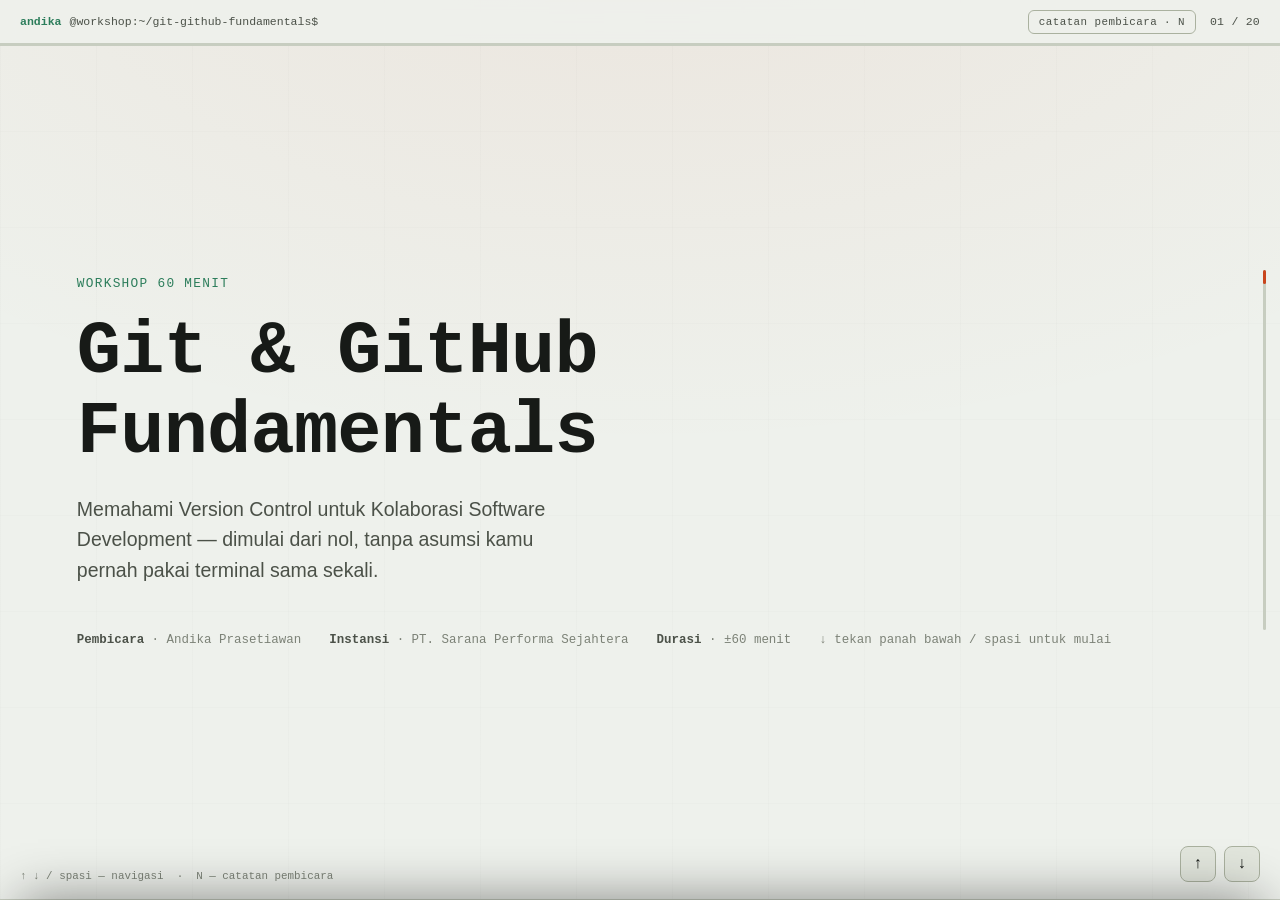
==== commit 4f220c1e: "Implement code changes to enhance functionality and improve performance" ====
--- a/index.html
+++ b/index.html
@@ -3,3399 +3,2731 @@
   <head>
     <meta charset="UTF-8" />
     <meta name="viewport" content="width=device-width, initial-scale=1.0" />
-    <title>Git Fundamentals — Belajar Version Control dengan Cara Modern</title>
-    <meta
-      name="description"
-      content="Workshop Git Fundamentals untuk pemula: pelajari version control, branching, merge, hingga kolaborasi di GitHub lewat materi interaktif berbahasa Indonesia. Gratis, praktis, dan cocok untuk mahasiswa serta developer pemula."
-    />
-    <meta
-      name="keywords"
-      content="git, github, version control, workshop git, belajar git, git untuk pemula, git branching, git commands, tutorial git bahasa indonesia"
-    />
-    <meta name="author" content="Workshop Git Fundamentals" />
-    <link rel="canonical" href="https://example.github.io/git-fundamentals/" />
-
-    <!-- Open Graph -->
-    <meta property="og:type" content="website" />
-    <meta
-      property="og:title"
-      content="Git Fundamentals — Belajar Version Control dengan Cara Modern"
-    />
-    <meta
-      property="og:description"
-      content="Workshop interaktif untuk memahami Git dari nol: konsep dasar, alur kerja, branching, hingga praktik terbaik. Materi lengkap berbahasa Indonesia."
-    />
-    <meta
-      property="og:url"
-      content="https://example.github.io/git-fundamentals/"
-    />
-    <meta property="og:site_name" content="Git Fundamentals Workshop" />
-
-    <!-- Twitter Card -->
-    <meta name="twitter:card" content="summary_large_image" />
-    <meta
-      name="twitter:title"
-      content="Git Fundamentals — Belajar Version Control dengan Cara Modern"
-    />
-    <meta
-      name="twitter:description"
-      content="Workshop interaktif untuk memahami Git dari nol: konsep dasar, alur kerja, branching, hingga praktik terbaik."
-    />
-
-    <!-- Favicon (inline SVG, commit-graph mark) -->
-    <link
-      rel="icon"
-      type="image/svg+xml"
-      href="data:image/svg+xml,%3Csvg xmlns='http://www.w3.org/2000/svg' viewBox='0 0 32 32'%3E%3Crect width='32' height='32' rx='7' fill='%230D1117'/%3E%3Ccircle cx='10' cy='8' r='3.4' fill='%2358A6FF'/%3E%3Ccircle cx='10' cy='24' r='3.4' fill='%23238636'/%3E%3Ccircle cx='22' cy='16' r='3.4' fill='%23238636'/%3E%3Cpath d='M10 11.4V20.6M10 14C10 16 12 16 14 16C18 16 18 16 22 16V12.6' stroke='%23F0F6FC' stroke-width='1.6' fill='none' stroke-linecap='round'/%3E%3C/svg%3E"
-    />
-
+    <title>Git &amp; GitHub Fundamentals — Materi Workshop</title>
     <style>
-      /* ============================================================
-   0. DESIGN TOKENS
-   ============================================================ */
       :root {
-        --bg: #0d1117;
-        --bg-soft: #0a0e14;
-        --surface: #161b22;
-        --surface-hover: #1c2330;
-        --surface-2: #1b222c;
-        --primary: #238636;
-        --primary-bright: #3fb950;
-        --secondary: #58a6ff;
-        --text: #f0f6fc;
-        --text-muted: #8b949e;
-        --text-faint: #6e7681;
-        --border: rgba(255, 255, 255, 0.08);
-        --border-strong: rgba(255, 255, 255, 0.16);
-        --danger: #f85149;
-        --warning: #d29922;
-
+        --bg: #eef1ec;
+        --bg-raised: #e2e6dd;
+        --bg-sunk: #e6e9e1;
+        --ink: #171a17;
+        --ink-soft: #4b5148;
+        --ink-faint: #7c8277;
+        --line: #c7cdc0;
+        --line-strong: #aab19f;
+        --ember: #c9451c;
+        --ember-ink: #ffffff;
+        --ember-soft: #f1ddd0;
+        --leaf: #2c7d5b;
+        --leaf-soft: #d9ecdf;
+        --rose: #a8352f;
+        --rose-soft: #f3ddd7;
+        --term-bg: #1c1f1a;
+        --term-ink: #e9ece2;
+        --term-line: #33372f;
+        --shadow: 0 24px 60px -28px rgba(20, 22, 16, 0.35);
+        --font-mono:
+          ui-monospace, "SF Mono", "Cascadia Code", "JetBrains Mono", Menlo,
+          Consolas, "Liberation Mono", monospace;
         --font-sans:
-          -apple-system, BlinkMacSystemFont, "Segoe UI", Roboto, Inter,
-          Helvetica, Arial, sans-serif;
-        --font-mono:
-          ui-monospace, "SFMono-Regular", "SF Mono", Menlo, Consolas,
-          "Liberation Mono", monospace;
-
-        --radius-sm: 8px;
-        --radius-md: 14px;
-        --radius-lg: 22px;
-        --radius-pill: 999px;
-
-        --shadow-sm: 0 1px 2px rgba(0, 0, 0, 0.4);
-        --shadow-md: 0 8px 24px rgba(0, 0, 0, 0.35);
-        --shadow-lg: 0 24px 64px rgba(0, 0, 0, 0.45);
-
-        --ease: cubic-bezier(0.16, 0.84, 0.44, 1);
-        --container: 1180px;
-      }
-
-      /* ============================================================
-   1. RESET
-   ============================================================ */
-      *,
-      *::before,
-      *::after {
+          -apple-system, "SF Pro Text", "Segoe UI", Roboto, "Helvetica Neue",
+          Arial, sans-serif;
+      }
+      @media (prefers-color-scheme: dark) {
+        :root {
+          --bg: #0f120e;
+          --bg-raised: #171b14;
+          --bg-sunk: #0c0e0a;
+          --ink: #e9ece2;
+          --ink-soft: #a8ae9e;
+          --ink-faint: #767c6e;
+          --line: #272c22;
+          --line-strong: #363c30;
+          --ember: #ef7a48;
+          --ember-ink: #1a0f08;
+          --ember-soft: #2e2015;
+          --leaf: #63bd8f;
+          --leaf-soft: #152a1f;
+          --rose: #e2837c;
+          --rose-soft: #2c1917;
+          --term-bg: #0a0c08;
+          --term-ink: #dfe4d6;
+          --term-line: #22261e;
+          --shadow: 0 24px 70px -24px rgba(0, 0, 0, 0.6);
+        }
+      }
+      :root[data-theme="dark"] {
+        --bg: #0f120e;
+        --bg-raised: #171b14;
+        --bg-sunk: #0c0e0a;
+        --ink: #e9ece2;
+        --ink-soft: #a8ae9e;
+        --ink-faint: #767c6e;
+        --line: #272c22;
+        --line-strong: #363c30;
+        --ember: #ef7a48;
+        --ember-ink: #1a0f08;
+        --ember-soft: #2e2015;
+        --leaf: #63bd8f;
+        --leaf-soft: #152a1f;
+        --rose: #e2837c;
+        --rose-soft: #2c1917;
+        --term-bg: #0a0c08;
+        --term-ink: #dfe4d6;
+        --term-line: #22261e;
+        --shadow: 0 24px 70px -24px rgba(0, 0, 0, 0.6);
+      }
+      :root[data-theme="light"] {
+        --bg: #eef1ec;
+        --bg-raised: #e2e6dd;
+        --bg-sunk: #e6e9e1;
+        --ink: #171a17;
+        --ink-soft: #4b5148;
+        --ink-faint: #7c8277;
+        --line: #c7cdc0;
+        --line-strong: #aab19f;
+        --ember: #c9451c;
+        --ember-ink: #ffffff;
+        --ember-soft: #f1ddd0;
+        --leaf: #2c7d5b;
+        --leaf-soft: #d9ecdf;
+        --rose: #a8352f;
+        --rose-soft: #f3ddd7;
+        --term-bg: #1c1f1a;
+        --term-ink: #e9ece2;
+        --term-line: #33372f;
+        --shadow: 0 24px 60px -28px rgba(20, 22, 16, 0.35);
+      }
+
+      * {
         box-sizing: border-box;
+      }
+      html,
+      body {
+        height: 100%;
+      }
+      body {
         margin: 0;
-        padding: 0;
-      }
-      html {
-        scroll-behavior: smooth;
-      }
-      @media (prefers-reduced-motion: reduce) {
-        html {
-          scroll-behavior: auto;
-        }
-        *,
-        *::before,
-        *::after {
-          animation-duration: 0.01ms !important;
-          animation-iteration-count: 1 !important;
-          transition-duration: 0.01ms !important;
-          scroll-behavior: auto !important;
-        }
-      }
-      body {
         background: var(--bg);
-        color: var(--text);
+        color: var(--ink);
         font-family: var(--font-sans);
-        line-height: 1.6;
         -webkit-font-smoothing: antialiased;
-        overflow-x: hidden;
-      }
-      img,
-      svg {
-        display: block;
-        max-width: 100%;
+        background-image:
+          radial-gradient(
+            ellipse 80% 60% at 50% -10%,
+            color-mix(in srgb, var(--ember) 7%, transparent),
+            transparent
+          ),
+          repeating-linear-gradient(
+            0deg,
+            color-mix(in srgb, var(--ink) 3%, transparent) 0px,
+            transparent 1px,
+            transparent 96px
+          ),
+          repeating-linear-gradient(
+            90deg,
+            color-mix(in srgb, var(--ink) 3%, transparent) 0px,
+            transparent 1px,
+            transparent 96px
+          );
+      }
+      ::selection {
+        background: var(--ember);
+        color: var(--ember-ink);
       }
       a {
-        color: inherit;
-        text-decoration: none;
-      }
-      ul,
-      ol {
-        list-style: none;
-      }
-      button {
-        font: inherit;
-        color: inherit;
-        background: none;
-        border: none;
-        cursor: pointer;
-      }
-      input,
-      textarea {
-        font: inherit;
+        color: var(--ember);
+      }
+      :focus-visible {
+        outline: 2px solid var(--ember);
+        outline-offset: 3px;
+        border-radius: 2px;
       }
       h1,
       h2,
       h3,
-      h4 {
-        line-height: 1.15;
-        letter-spacing: -0.02em;
-        font-weight: 700;
-      }
-      :focus-visible {
-        outline: 2px solid var(--secondary);
-        outline-offset: 3px;
-        border-radius: 4px;
-      }
-
-      .container {
-        max-width: var(--container);
-        margin-inline: auto;
-        padding-inline: 24px;
-      }
-      .visually-hidden {
-        position: absolute;
-        width: 1px;
-        height: 1px;
-        overflow: hidden;
-        clip: rect(0 0 0 0);
-        white-space: nowrap;
-      }
-
-      .skip-link {
-        position: absolute;
-        top: -100px;
-        left: 16px;
-        z-index: 1000;
-        background: var(--secondary);
-        color: #04121f;
-        padding: 10px 18px;
-        border-radius: var(--radius-sm);
-        font-weight: 600;
-        transition: top 0.2s var(--ease);
-      }
-      .skip-link:focus {
-        top: 16px;
-      }
-
-      /* ============================================================
-   2. TOP PROGRESS BAR + SCROLL INDICATOR
-   ============================================================ */
-      .progress-bar {
+      p {
+        margin: 0;
+        text-wrap: balance;
+      }
+      p {
+        text-wrap: pretty;
+      }
+
+      /* ---------- chrome ---------- */
+      .chrome {
         position: fixed;
         top: 0;
         left: 0;
-        height: 3px;
-        width: 0%;
-        z-index: 1001;
-        background: linear-gradient(90deg, var(--primary), var(--secondary));
-        transition: width 0.1s linear;
-      }
-
-      /* ============================================================
-   3. NAVIGATION
-   ============================================================ */
-      .navbar {
-        position: sticky;
-        top: 0;
-        z-index: 900;
-        backdrop-filter: blur(14px) saturate(140%);
-        -webkit-backdrop-filter: blur(14px) saturate(140%);
-        background: rgba(13, 17, 23, 0.72);
-        border-bottom: 1px solid var(--border);
-      }
-      .nav-inner {
+        right: 0;
+        z-index: 40;
         display: flex;
         align-items: center;
         justify-content: space-between;
-        padding-block: 14px;
-      }
-      .nav-brand {
+        padding: 0 20px;
+        height: 44px;
+        background: color-mix(in srgb, var(--bg) 88%, transparent);
+        backdrop-filter: blur(10px);
+        border-bottom: 1px solid var(--line);
+        font-family: var(--font-mono);
+        font-size: 0.72rem;
+        color: var(--ink-faint);
+      }
+      .chrome .prompt {
         display: flex;
         align-items: center;
-        gap: 10px;
-        font-weight: 700;
-        font-size: 1.05rem;
-        letter-spacing: -0.01em;
-      }
-      .nav-brand .mark {
-        width: 30px;
-        height: 30px;
-        flex-shrink: 0;
-      }
-      .nav-links {
+        gap: 8px;
+      }
+      .chrome .prompt b {
+        color: var(--leaf);
+        font-weight: 600;
+      }
+      .chrome .prompt span.path {
+        color: var(--ink-soft);
+      }
+      .chrome .right {
         display: flex;
         align-items: center;
-        gap: 4px;
-      }
-      .nav-links a {
-        position: relative;
-        padding: 8px 14px;
-        border-radius: var(--radius-pill);
-        font-size: 0.92rem;
-        color: var(--text-muted);
-        transition:
-          color 0.2s var(--ease),
-          background 0.2s var(--ease);
-      }
-      .nav-links a:hover {
-        color: var(--text);
-        background: var(--surface-hover);
-      }
-      .nav-links a.active {
-        color: var(--text);
-      }
-      .nav-links a.active::after {
-        content: "";
+        gap: 14px;
+      }
+      .chrome .count {
+        font-variant-numeric: tabular-nums;
+        letter-spacing: 0.02em;
+        color: var(--ink-soft);
+      }
+      .notes-btn {
+        font-family: var(--font-mono);
+        font-size: 0.68rem;
+        letter-spacing: 0.04em;
+        background: none;
+        border: 1px solid var(--line-strong);
+        color: var(--ink-soft);
+        border-radius: 6px;
+        padding: 5px 10px;
+        cursor: pointer;
+      }
+      .notes-btn:hover {
+        border-color: var(--ember);
+        color: var(--ember);
+      }
+      .notes-btn.active {
+        background: var(--ember);
+        border-color: var(--ember);
+        color: var(--ember-ink);
+      }
+
+      .progress-track {
+        position: fixed;
+        top: 44px;
+        left: 0;
+        right: 0;
+        height: 2px;
+        z-index: 40;
+        background: var(--line);
+      }
+      .progress-fill {
+        height: 100%;
+        width: 0%;
+        background: var(--ember);
+        transition: width 0.15s ease-out;
+      }
+      @media (prefers-reduced-motion: reduce) {
+        .progress-fill {
+          transition: none;
+        }
+      }
+
+      .rail {
+        position: fixed;
+        right: 14px;
+        top: 50%;
+        transform: translateY(-50%);
+        width: 3px;
+        height: min(46vh, 360px);
+        border-radius: 2px;
+        background: var(--line);
+        z-index: 40;
+        cursor: pointer;
+      }
+      .rail-fill {
         position: absolute;
-        left: 14px;
-        right: 14px;
-        bottom: 2px;
-        height: 2px;
-        background: linear-gradient(90deg, var(--primary), var(--secondary));
+        top: 0;
+        left: 0;
+        width: 100%;
+        height: 4%;
+        background: var(--ember);
         border-radius: 2px;
-      }
-      .nav-cta {
-        display: inline-flex;
-        align-items: center;
+        transition: height 0.15s ease-out;
+      }
+      @media (prefers-reduced-motion: reduce) {
+        .rail-fill {
+          transition: none;
+        }
+      }
+
+      .nav-buttons {
+        position: fixed;
+        right: 20px;
+        bottom: 18px;
+        z-index: 40;
+        display: flex;
         gap: 8px;
-        padding: 9px 18px;
-        border-radius: var(--radius-pill);
-        background: var(--primary);
-        color: #fff;
-        font-weight: 600;
-        font-size: 0.9rem;
-        box-shadow: 0 0 0 0 rgba(35, 134, 54, 0.5);
-        transition:
-          transform 0.2s var(--ease),
-          box-shadow 0.2s var(--ease);
-      }
-      .nav-cta:hover {
-        transform: translateY(-1px);
-        box-shadow: 0 8px 20px rgba(35, 134, 54, 0.35);
-      }
-      .nav-toggle {
-        display: none;
-        width: 40px;
-        height: 40px;
-        border-radius: var(--radius-sm);
-      }
-      .nav-toggle span {
-        display: block;
-        width: 20px;
-        height: 2px;
-        background: var(--text);
-        margin: 5px auto;
-        border-radius: 2px;
-        transition:
-          transform 0.25s var(--ease),
-          opacity 0.25s var(--ease);
-      }
-      .nav-toggle.is-open span:nth-child(1) {
-        transform: translateY(7px) rotate(45deg);
-      }
-      .nav-toggle.is-open span:nth-child(2) {
-        opacity: 0;
-      }
-      .nav-toggle.is-open span:nth-child(3) {
-        transform: translateY(-7px) rotate(-45deg);
-      }
-
-      @media (max-width: 880px) {
-        .nav-links {
-          position: fixed;
-          inset: 64px 0 0 0;
-          flex-direction: column;
-          align-items: stretch;
-          gap: 2px;
-          background: var(--bg-soft);
-          padding: 16px;
-          border-top: 1px solid var(--border);
-          transform: translateY(-12px);
-          opacity: 0;
-          visibility: hidden;
-          pointer-events: none;
-          transition:
-            opacity 0.25s var(--ease),
-            transform 0.25s var(--ease),
-            visibility 0.25s;
-          overflow-y: auto;
-        }
-        .nav-links.is-open {
-          transform: translateY(0);
-          opacity: 1;
-          visibility: visible;
-          pointer-events: auto;
-        }
-        .nav-links a {
-          padding: 14px 16px;
-          font-size: 1rem;
-        }
-        .nav-cta {
-          display: none;
-        }
-        .nav-toggle {
-          display: block;
-        }
-      }
-
-      /* ============================================================
-   4. COMPONENTS — Button
-   ============================================================ */
-      .btn {
-        display: inline-flex;
-        align-items: center;
-        justify-content: center;
-        gap: 8px;
-        padding: 13px 26px;
-        border-radius: var(--radius-pill);
-        font-weight: 600;
-        font-size: 0.95rem;
+      }
+      .nav-buttons button {
+        width: 36px;
+        height: 36px;
+        border-radius: 8px;
+        border: 1px solid var(--line-strong);
+        background: var(--bg-raised);
+        color: var(--ink);
+        font-family: var(--font-mono);
+        font-size: 1rem;
         cursor: pointer;
-        transition:
-          transform 0.2s var(--ease),
-          box-shadow 0.2s var(--ease),
-          background 0.2s var(--ease),
-          border-color 0.2s var(--ease);
-        position: relative;
-        overflow: hidden;
-        white-space: nowrap;
-      }
-      .btn--primary {
-        background: linear-gradient(
-          135deg,
-          var(--primary-bright),
-          var(--primary)
-        );
-        color: #fff;
-        box-shadow: var(--shadow-sm);
-      }
-      .btn--primary:hover {
-        transform: translateY(-2px);
-        box-shadow: 0 12px 28px rgba(35, 134, 54, 0.4);
-      }
-      .btn--secondary {
-        background: var(--surface);
-        border: 1px solid var(--border-strong);
-        color: var(--text);
-      }
-      .btn--secondary:hover {
-        background: var(--surface-hover);
-        border-color: var(--secondary);
-      }
-      .btn--ghost {
-        background: transparent;
-        border: 1px solid var(--border);
-        color: var(--text-muted);
-      }
-      .btn--ghost:hover {
-        color: var(--text);
-        border-color: var(--border-strong);
-      }
-      .btn--sm {
-        padding: 8px 16px;
-        font-size: 0.82rem;
-      }
-      .btn:disabled {
-        opacity: 0.4;
-        cursor: not-allowed;
-        transform: none !important;
-        box-shadow: none !important;
-      }
-
-      /* ripple */
-      .btn .ripple {
-        position: absolute;
-        border-radius: 50%;
-        background: rgba(255, 255, 255, 0.35);
-        transform: scale(0);
-        animation: ripple 0.6s var(--ease);
-        pointer-events: none;
-      }
-      @keyframes ripple {
-        to {
-          transform: scale(3);
-          opacity: 0;
-        }
-      }
-
-      /* ============================================================
-   5. COMPONENTS — Section header / eyebrow / badge
-   ============================================================ */
-      .section {
-        padding-block: 112px;
-        position: relative;
-      }
-      .section--tight {
-        padding-block: 88px;
-      }
-      .section-header {
-        max-width: 680px;
-        margin-bottom: 56px;
-      }
-      .section-header--center {
-        margin-inline: auto;
-        text-align: center;
-      }
-      .eyebrow {
-        display: inline-flex;
-        align-items: center;
-        gap: 8px;
-        font-family: var(--font-mono);
-        font-size: 0.78rem;
-        letter-spacing: 0.06em;
-        color: var(--secondary);
-        text-transform: uppercase;
-        margin-bottom: 14px;
-      }
-      .eyebrow::before {
-        content: "";
-        width: 7px;
-        height: 7px;
-        border-radius: 50%;
-        background: var(--secondary);
-        box-shadow: 0 0 0 3px rgba(88, 166, 255, 0.18);
-      }
-      .section-title {
-        font-size: clamp(1.7rem, 3.2vw, 2.5rem);
-        margin-bottom: 14px;
-      }
-      .section-desc {
-        color: var(--text-muted);
-        font-size: 1.05rem;
-        max-width: 60ch;
-      }
-      .section-header--center .section-desc {
-        margin-inline: auto;
-      }
-
-      .badge {
-        display: inline-flex;
-        align-items: center;
-        gap: 6px;
-        padding: 4px 12px;
-        border-radius: var(--radius-pill);
-        font-size: 0.72rem;
-        font-weight: 600;
-        letter-spacing: 0.02em;
-        border: 1px solid var(--border-strong);
-        color: var(--text-muted);
-        background: var(--surface);
-      }
-      .badge--primary {
-        color: var(--primary-bright);
-        border-color: rgba(63, 185, 80, 0.3);
-        background: rgba(63, 185, 80, 0.08);
-      }
-      .badge--secondary {
-        color: var(--secondary);
-        border-color: rgba(88, 166, 255, 0.3);
-        background: rgba(88, 166, 255, 0.08);
-      }
-      .badge--danger {
-        color: var(--danger);
-        border-color: rgba(248, 81, 73, 0.3);
-        background: rgba(248, 81, 73, 0.08);
-      }
-
-      /* ============================================================
-   6. COMPONENTS — Card
-   ============================================================ */
-      .card {
-        background: var(--surface);
-        border: 1px solid var(--border);
-        border-radius: var(--radius-lg);
-        padding: 28px;
-        transition:
-          transform 0.3s var(--ease),
-          border-color 0.3s var(--ease),
-          box-shadow 0.3s var(--ease),
-          background 0.3s var(--ease);
-      }
-      .card:hover {
-        transform: translateY(-4px);
-        border-color: var(--border-strong);
-        box-shadow: var(--shadow-md);
-        background: var(--surface-2);
-      }
-      .card__icon {
-        width: 46px;
-        height: 46px;
-        border-radius: var(--radius-sm);
         display: flex;
         align-items: center;
         justify-content: center;
-        background: rgba(88, 166, 255, 0.1);
-        color: var(--secondary);
+      }
+      .nav-buttons button:hover {
+        border-color: var(--ember);
+        color: var(--ember);
+      }
+
+      .kbd-hint {
+        position: fixed;
+        left: 20px;
+        bottom: 18px;
+        z-index: 40;
+        font-family: var(--font-mono);
+        font-size: 0.68rem;
+        color: var(--ink-faint);
+      }
+      @media (max-width: 640px) {
+        .kbd-hint {
+          display: none;
+        }
+      }
+
+      /* ---------- deck / slides ---------- */
+      main#deck {
+        scroll-snap-type: y mandatory;
+        overflow-y: auto;
+        height: 100vh;
+      }
+      .slide {
+        min-height: 100vh;
+        scroll-snap-align: start;
+        display: flex;
+        flex-direction: column;
+        justify-content: center;
+        padding: 88px clamp(24px, 6vw, 96px) 64px;
+        border-bottom: 1px solid var(--line);
+        position: relative;
+      }
+      .slide-inner {
+        max-width: 1180px;
+        margin: 0 auto;
+        width: 100%;
+      }
+
+      .kicker {
+        font-family: var(--font-mono);
+        font-size: 0.74rem;
+        text-transform: uppercase;
+        letter-spacing: 0.14em;
+        color: var(--ember);
         margin-bottom: 18px;
-      }
-      .card__icon svg {
-        width: 22px;
-        height: 22px;
-      }
-      .card h3 {
-        font-size: 1.08rem;
-        margin-bottom: 8px;
-      }
-      .card p {
-        color: var(--text-muted);
-        font-size: 0.92rem;
-      }
-
-      .grid {
+        display: flex;
+        align-items: center;
+        gap: 0.5em;
+        font-weight: 600;
+      }
+      .kicker::before {
+        content: "//";
+        opacity: 0.55;
+        letter-spacing: 0;
+      }
+
+      h2.title {
+        font-weight: 700;
+        font-size: clamp(1.8rem, 3.4vw, 2.7rem);
+        line-height: 1.14;
+        letter-spacing: -0.01em;
+        max-width: 20ch;
+      }
+      .lede {
+        margin-top: 18px;
+        font-size: 1.06rem;
+        line-height: 1.65;
+        color: var(--ink-soft);
+        max-width: 58ch;
+      }
+
+      .split {
         display: grid;
-        gap: 22px;
-      }
-      .grid--3 {
-        grid-template-columns: repeat(3, 1fr);
-      }
-      .grid--4 {
-        grid-template-columns: repeat(4, 1fr);
-      }
-      @media (max-width: 960px) {
-        .grid--3,
-        .grid--4 {
-          grid-template-columns: repeat(2, 1fr);
-        }
-      }
-      @media (max-width: 620px) {
-        .grid--3,
-        .grid--4 {
+        grid-template-columns: 1fr 1fr;
+        gap: clamp(28px, 4vw, 72px);
+        align-items: center;
+        margin-top: 34px;
+      }
+      @media (max-width: 900px) {
+        .split {
           grid-template-columns: 1fr;
         }
       }
-
-      /* ============================================================
-   7. COMPONENTS — Code block / command card
-   ============================================================ */
-      .code-block {
-        background: #0a0e14;
-        border: 1px solid var(--border);
-        border-radius: var(--radius-md);
-        font-family: var(--font-mono);
-        font-size: 0.85rem;
+      .stack {
+        display: flex;
+        flex-direction: column;
+        gap: 14px;
+      }
+
+      /* ---------- terminal ---------- */
+      .terminal {
+        background: var(--term-bg);
+        color: var(--term-ink);
+        border-radius: 10px;
+        border: 1px solid var(--term-line);
+        box-shadow: var(--shadow);
         overflow: hidden;
       }
-      .code-block__head {
+      .terminal-bar {
         display: flex;
         align-items: center;
         gap: 6px;
         padding: 10px 14px;
-        border-bottom: 1px solid var(--border);
-      }
-      .code-block__dot {
-        width: 9px;
-        height: 9px;
+        border-bottom: 1px solid var(--term-line);
+      }
+      .terminal-bar .dot {
+        width: 8px;
+        height: 8px;
         border-radius: 50%;
-      }
-      .code-block__body {
-        padding: 14px 16px;
+        background: var(--term-line);
+      }
+      .terminal-bar .label {
+        margin-left: 8px;
+        font-family: var(--font-mono);
+        font-size: 0.68rem;
+        color: #7c8272;
+      }
+      .terminal-body {
+        padding: 20px 22px;
+        font-family: var(--font-mono);
+        font-size: 0.85rem;
+        line-height: 1.85;
         overflow-x: auto;
-        color: #c9d1d9;
+      }
+      .terminal-body .ln {
         white-space: pre;
       }
-      .code-block__body .tok-cmd {
-        color: var(--secondary);
-      }
-      .code-block__body .tok-cmt {
-        color: var(--text-faint);
-      }
-      .code-block__body .tok-str {
-        color: var(--primary-bright);
-      }
-
-      .command-card {
-        background: var(--surface);
-        border: 1px solid var(--border);
-        border-radius: var(--radius-md);
-        padding: 22px;
-        transition:
-          border-color 0.25s var(--ease),
-          transform 0.25s var(--ease);
-      }
-      .command-card:hover {
-        border-color: var(--secondary);
-        transform: translateY(-3px);
-      }
-      .command-card__cmd {
-        font-family: var(--font-mono);
-        font-weight: 700;
-        font-size: 1rem;
-        color: var(--primary-bright);
-        margin-bottom: 10px;
-        display: block;
-      }
-      .command-card__desc {
-        color: var(--text-muted);
-        font-size: 0.88rem;
-        margin-bottom: 14px;
-      }
-      .command-card__example {
-        font-family: var(--font-mono);
-        font-size: 0.78rem;
-        background: var(--bg-soft);
-        border: 1px solid var(--border);
-        border-radius: var(--radius-sm);
-        padding: 10px 12px;
-        color: #c9d1d9;
+      .terminal-body .prompt::before {
+        content: "$ ";
+        color: var(--leaf);
+      }
+      .terminal-body .c-out {
+        color: #a9af9e;
+      }
+      .terminal-body .c-dim {
+        color: #6e7466;
+      }
+      .terminal-body .c-em {
+        color: #f0a06a;
+      }
+
+      /* ---------- generic cards ---------- */
+      .card {
+        background: var(--bg-raised);
+        border: 1px solid var(--line);
+        border-radius: 10px;
+        padding: 20px 22px;
+      }
+      .chip {
+        display: inline-flex;
+        align-items: center;
+        gap: 6px;
+        font-family: var(--font-mono);
+        font-size: 0.72rem;
+        font-weight: 600;
+        padding: 3px 9px;
+        border-radius: 5px;
+        letter-spacing: 0.02em;
+      }
+      .chip.ember {
+        background: var(--ember-soft);
+        color: var(--ember);
+      }
+      .chip.leaf {
+        background: var(--leaf-soft);
+        color: var(--leaf);
+      }
+      .chip.rose {
+        background: var(--rose-soft);
+        color: var(--rose);
+      }
+      code.inline {
+        font-family: var(--font-mono);
+        font-size: 0.9em;
+        background: var(--bg-sunk);
+        border: 1px solid var(--line);
+        padding: 0.08em 0.42em;
+        border-radius: 4px;
+        color: var(--ink);
+      }
+
+      /* ---------- flow (three areas / workflow) ---------- */
+      .flow {
+        display: flex;
+        align-items: stretch;
+        gap: 0;
+        margin-top: 8px;
+      }
+      .flow-box {
+        flex: 1;
+        background: var(--bg-raised);
+        border: 1px solid var(--line);
+        border-radius: 10px;
+        padding: 20px 16px;
+        text-align: center;
+      }
+      .flow-box h4 {
+        font-size: 0.92rem;
+        margin: 0 0 6px;
+      }
+      .flow-box p {
+        font-size: 0.8rem;
+        color: var(--ink-faint);
+        line-height: 1.5;
+        margin: 0;
+      }
+      .flow-arrow {
+        flex: 0 0 auto;
+        width: 64px;
+        display: flex;
+        flex-direction: column;
+        align-items: center;
+        justify-content: center;
+        gap: 4px;
+        padding: 0 6px;
+      }
+      .flow-arrow .fn {
+        font-family: var(--font-mono);
+        font-size: 0.64rem;
+        color: var(--ember);
+        white-space: nowrap;
+      }
+      .flow-arrow svg {
+        width: 44px;
+        height: 16px;
+      }
+      @media (max-width: 760px) {
+        .flow {
+          flex-direction: column;
+        }
+        .flow-arrow {
+          width: auto;
+          padding: 6px 0;
+          transform: rotate(90deg);
+        }
+      }
+
+      /* ---------- tables / compare / steps ---------- */
+      .tbl-wrap {
         overflow-x: auto;
-      }
-
-      /* ============================================================
-   8. COMPONENTS — Timeline
-   ============================================================ */
-      .timeline {
-        position: relative;
-        padding-left: 36px;
-      }
-      .timeline::before {
-        content: "";
-        position: absolute;
-        left: 9px;
-        top: 6px;
-        bottom: 6px;
-        width: 2px;
-        background: linear-gradient(var(--primary), var(--secondary));
-        border-radius: 2px;
-      }
-      .timeline-item {
-        position: relative;
-        padding-bottom: 36px;
-      }
-      .timeline-item:last-child {
-        padding-bottom: 0;
-      }
-      .timeline-item::before {
-        content: "";
-        position: absolute;
-        left: -36px;
-        top: 4px;
-        width: 20px;
-        height: 20px;
-        border-radius: 50%;
-        background: var(--bg);
-        border: 2px solid var(--secondary);
-      }
-      .timeline-item h4 {
-        font-size: 1.02rem;
-        margin-bottom: 6px;
-      }
-      .timeline-item p {
-        color: var(--text-muted);
-        font-size: 0.92rem;
-      }
-      .timeline-item time {
-        font-family: var(--font-mono);
-        font-size: 0.75rem;
-        color: var(--secondary);
-        display: block;
-        margin-bottom: 6px;
-      }
-
-      /* ============================================================
-   9. COMPONENTS — Table
-   ============================================================ */
-      .table-wrap {
-        overflow-x: auto;
-        border: 1px solid var(--border);
-        border-radius: var(--radius-lg);
-      }
-      table {
+        margin-top: 28px;
+        border: 1px solid var(--line);
+        border-radius: 10px;
+      }
+      table.ref {
         width: 100%;
         border-collapse: collapse;
-        min-width: 640px;
-      }
-      thead th {
+        font-size: 0.9rem;
+        min-width: 600px;
+      }
+      table.ref th,
+      table.ref td {
         text-align: left;
-        padding: 16px 20px;
+        padding: 13px 16px;
+        border-bottom: 1px solid var(--line);
+        vertical-align: top;
+      }
+      table.ref th {
+        font-family: var(--font-mono);
+        font-size: 0.66rem;
+        text-transform: uppercase;
+        letter-spacing: 0.08em;
+        color: var(--ink-faint);
+        background: var(--bg-sunk);
+      }
+      table.ref tr:last-child td {
+        border-bottom: none;
+      }
+
+      .compare {
+        display: grid;
+        grid-template-columns: 1fr 1fr;
+        gap: 20px;
+        margin-top: 32px;
+      }
+      @media (max-width: 760px) {
+        .compare {
+          grid-template-columns: 1fr;
+        }
+      }
+      .compare .col {
+        border-radius: 10px;
+        padding: 22px;
+        border: 1px solid var(--line);
+      }
+      .compare .col.a {
+        background: var(--leaf-soft);
+        border-color: color-mix(in srgb, var(--leaf) 30%, var(--line));
+      }
+      .compare .col.b {
+        background: var(--ember-soft);
+        border-color: color-mix(in srgb, var(--ember) 30%, var(--line));
+      }
+      .compare h4 {
+        font-size: 1rem;
+        margin: 0 0 10px;
+      }
+      .compare .col.a h4 {
+        color: var(--leaf);
+      }
+      .compare .col.b h4 {
+        color: var(--ember);
+      }
+      .compare ul {
+        margin: 0;
+        padding-left: 1.1em;
+        font-size: 0.86rem;
+        line-height: 1.7;
+        color: var(--ink-soft);
+      }
+
+      .steps {
+        display: flex;
+        flex-direction: column;
+        gap: 0;
+        margin-top: 30px;
+      }
+      .step {
+        display: grid;
+        grid-template-columns: 38px 1fr;
+        gap: 16px;
+        padding: 14px 0;
+        border-top: 1px solid var(--line);
+      }
+      .step:last-child {
+        border-bottom: 1px solid var(--line);
+      }
+      .step .num {
+        font-family: var(--font-mono);
+        color: var(--ember);
+        font-weight: 600;
+        font-variant-numeric: tabular-nums;
+      }
+      .step h4 {
+        font-size: 0.96rem;
+        margin: 0 0 4px;
+      }
+      .step p {
+        font-size: 0.85rem;
+        color: var(--ink-soft);
+        margin: 0;
+      }
+
+      /* ---------- svg diagram helpers ---------- */
+      .diagram-wrap {
+        margin-top: 8px;
+      }
+      svg text {
+        font-family: var(--font-mono);
+      }
+      .node-fill {
+        fill: var(--bg-raised);
+      }
+      .node-stroke {
+        stroke: var(--ink-faint);
+      }
+      .edge {
+        stroke: var(--line-strong);
+        stroke-width: 2;
+        fill: none;
+      }
+      .hashlbl {
+        fill: var(--ink-faint);
+        font-size: 10px;
+      }
+
+      /* ---------- cover ---------- */
+      .cover-eyebrow {
+        font-family: var(--font-mono);
+        font-size: 0.8rem;
+        color: var(--leaf);
+        letter-spacing: 0.1em;
+        text-transform: uppercase;
+        margin-bottom: 22px;
+      }
+      .cover h1 {
+        font-family: var(--font-mono);
+        font-weight: 600;
+        font-size: clamp(2.2rem, 6.4vw, 4.6rem);
+        line-height: 1.08;
+        letter-spacing: -0.01em;
+        color: var(--ink);
+        max-width: 16ch;
+      }
+      .cover .sub {
+        margin-top: 22px;
+        font-size: clamp(1.02rem, 1.8vw, 1.22rem);
+        color: var(--ink-soft);
+        max-width: 46ch;
+        line-height: 1.55;
+      }
+      .cover .meta {
+        margin-top: 48px;
+        display: flex;
+        gap: 28px;
+        flex-wrap: wrap;
+        font-family: var(--font-mono);
         font-size: 0.78rem;
+        color: var(--ink-faint);
+      }
+      .cover .meta b {
+        color: var(--ink-soft);
+        font-weight: 600;
+      }
+      .placeholder {
+        color: var(--ember);
+        border-bottom: 1px dashed var(--ember);
+        padding-bottom: 1px;
+      }
+
+      /* ---------- who am i ---------- */
+      .profile-card {
+        display: flex;
+        gap: 26px;
+        align-items: flex-start;
+      }
+      .avatar {
+        width: 96px;
+        height: 96px;
+        border-radius: 50%;
+        background: var(--bg-sunk);
+        border: 1px solid var(--line);
+        overflow: hidden;
+        flex: 0 0 auto;
+      }
+      .avatar img {
+        width: 100%;
+        height: 100%;
+        object-fit: cover;
+        display: block;
+      }
+      .profile-card .info h3 {
+        font-size: 1.4rem;
+        margin-bottom: 4px;
+      }
+      .profile-card .info .role {
+        font-family: var(--font-mono);
+        font-size: 0.8rem;
+        color: var(--leaf);
+        margin-bottom: 14px;
+      }
+      .profile-card .info ul {
+        margin: 0;
+        padding-left: 1.15em;
+        font-size: 0.92rem;
+        color: var(--ink-soft);
+        line-height: 1.8;
+      }
+
+      /* ---------- storytelling chain ---------- */
+      .story-chain {
+        display: flex;
+        flex-direction: column;
+        align-items: flex-start;
+        gap: 0;
+        max-width: 400px;
+      }
+      .story-item {
+        font-family: var(--font-mono);
+        font-size: 0.92rem;
+        padding: 11px 18px;
+        border-radius: 8px;
+        background: var(--bg-raised);
+        border: 1px solid var(--line);
+        width: 100%;
+      }
+      .story-item.old {
+        color: var(--ink-faint);
+        text-decoration: line-through;
+      }
+      .story-item.final {
+        color: var(--ink);
+        font-weight: 700;
+        border-color: var(--ember);
+        background: var(--ember-soft);
+        text-decoration: none;
+      }
+      .story-arrow {
+        font-family: var(--font-mono);
+        color: var(--ink-faint);
+        padding: 4px 0 4px 22px;
+        font-size: 0.85rem;
+      }
+
+      /* ---------- problem grid ---------- */
+      .problem-grid {
+        display: grid;
+        grid-template-columns: repeat(auto-fit, minmax(200px, 1fr));
+        gap: 14px;
+        margin-top: 32px;
+      }
+      .problem-card {
+        background: var(--rose-soft);
+        border: 1px solid color-mix(in srgb, var(--rose) 30%, var(--line));
+        border-radius: 10px;
+        padding: 16px 18px;
+      }
+      .problem-card b {
+        display: block;
+        color: var(--rose);
+        font-family: var(--font-mono);
+        font-size: 0.82rem;
+        margin-bottom: 6px;
+      }
+      .problem-card span {
+        font-size: 0.82rem;
+        color: var(--ink-soft);
+        line-height: 1.5;
+      }
+
+      /* ---------- analogy trio (VCS familiar examples) ---------- */
+      .analogy-trio {
+        display: grid;
+        grid-template-columns: repeat(auto-fit, minmax(190px, 1fr));
+        gap: 16px;
+        margin-top: 28px;
+      }
+      .analogy-trio .a-card {
+        background: var(--bg-raised);
+        border: 1px solid var(--line);
+        border-radius: 10px;
+        padding: 18px;
+        text-align: center;
+      }
+      .analogy-trio .a-card .tag {
+        font-family: var(--font-mono);
+        font-size: 0.68rem;
         text-transform: uppercase;
-        letter-spacing: 0.04em;
-        color: var(--text-muted);
-        background: var(--surface);
-        border-bottom: 1px solid var(--border);
-      }
-      tbody td {
-        padding: 16px 20px;
-        font-size: 0.92rem;
-        border-bottom: 1px solid var(--border);
-        color: var(--text);
-      }
-      tbody tr:last-child td {
-        border-bottom: none;
-      }
-      tbody tr:hover {
-        background: var(--surface-hover);
-      }
-      tbody td:first-child {
-        font-weight: 600;
-        color: var(--secondary);
-      }
-
-      /* ============================================================
-   10. COMPONENTS — Accordion (FAQ)
-   ============================================================ */
-      .accordion-item {
-        border: 1px solid var(--border);
-        border-radius: var(--radius-md);
-        margin-bottom: 12px;
+        letter-spacing: 0.08em;
+        color: var(--leaf);
+        margin-bottom: 8px;
+      }
+      .analogy-trio .a-card p {
+        font-size: 0.85rem;
+        color: var(--ink-soft);
+        line-height: 1.5;
+        margin: 0;
+      }
+
+      .analogy-callout {
+        border-left: 3px solid var(--ember);
+        padding: 4px 0 4px 20px;
+        margin-top: 26px;
+        font-size: 1.05rem;
+        font-style: italic;
+        color: var(--ink-soft);
+        max-width: 58ch;
+      }
+
+      /* ---------- chip cloud (advantages / alternatives) ---------- */
+      .chip-cloud {
+        display: flex;
+        flex-wrap: wrap;
+        gap: 12px;
+        margin-top: 30px;
+      }
+      .chip-cloud .adv {
+        background: var(--bg-raised);
+        border: 1px solid var(--line);
+        border-radius: 9px;
+        padding: 14px 18px;
+        min-width: 160px;
+        flex: 1 1 160px;
+      }
+      .chip-cloud .adv b {
+        display: block;
+        font-family: var(--font-mono);
+        font-size: 0.82rem;
+        color: var(--ember);
+        margin-bottom: 4px;
+      }
+      .chip-cloud .adv span {
+        font-size: 0.79rem;
+        color: var(--ink-faint);
+        line-height: 1.4;
+      }
+
+      /* ---------- glossary ---------- */
+      .glossary-grid {
+        display: grid;
+        grid-template-columns: repeat(auto-fit, minmax(220px, 1fr));
+        gap: 14px;
+        margin-top: 30px;
+      }
+      .glossary-grid .term {
+        background: var(--bg-raised);
+        border: 1px solid var(--line);
+        border-radius: 9px;
+        padding: 16px 18px;
+      }
+      .glossary-grid .term b {
+        font-family: var(--font-mono);
+        color: var(--ember);
+        font-size: 0.86rem;
+      }
+      .glossary-grid .term p {
+        margin-top: 6px;
+        font-size: 0.8rem;
+        color: var(--ink-soft);
+        line-height: 1.5;
+      }
+
+      /* ---------- link cards ---------- */
+      .link-cards {
+        display: grid;
+        grid-template-columns: repeat(auto-fit, minmax(240px, 1fr));
+        gap: 16px;
+        margin-top: 30px;
+      }
+      .link-cards a {
+        display: block;
+        background: var(--bg-raised);
+        border: 1px solid var(--line);
+        border-radius: 10px;
+        padding: 18px 20px;
+        text-decoration: none;
+        color: var(--ink);
+      }
+      .link-cards a:hover {
+        border-color: var(--ember);
+      }
+      .link-cards a b {
+        display: block;
+        font-size: 0.96rem;
+        margin-bottom: 4px;
+      }
+      .link-cards a span {
+        font-size: 0.78rem;
+        color: var(--ink-faint);
+      }
+
+      /* ---------- vs code gui mock ---------- */
+      .gui-mock {
+        background: var(--bg-sunk);
+        border: 1px solid var(--line);
+        border-radius: 10px;
         overflow: hidden;
-        background: var(--surface);
-      }
-      .accordion-trigger {
-        width: 100%;
+        box-shadow: var(--shadow);
+      }
+      .gui-mock .gm-bar {
+        padding: 10px 14px;
+        font-family: var(--font-mono);
+        font-size: 0.68rem;
+        color: var(--ink-faint);
+        border-bottom: 1px solid var(--line);
+      }
+      .gui-mock .gm-body {
+        padding: 16px 18px;
+        font-size: 0.82rem;
+      }
+      .gui-row {
         display: flex;
         align-items: center;
         justify-content: space-between;
-        gap: 16px;
-        padding: 20px 22px;
-        text-align: left;
+        padding: 8px 10px;
+        border-radius: 6px;
+        margin-bottom: 6px;
+        background: var(--bg-raised);
+      }
+      .gui-row span.fname {
+        font-family: var(--font-mono);
+        font-size: 0.78rem;
+        color: var(--ink-soft);
+      }
+      .gui-row span.tag {
+        font-family: var(--font-mono);
+        font-size: 0.66rem;
+        color: var(--leaf);
+      }
+      .gui-btn {
+        margin-top: 10px;
+        display: inline-block;
+        background: var(--leaf);
+        color: #fff;
+        font-family: var(--font-mono);
+        font-size: 0.76rem;
+        padding: 8px 16px;
+        border-radius: 6px;
+      }
+
+      /* ---------- notes panel ---------- */
+      .notes-panel {
+        position: fixed;
+        left: 0;
+        right: 0;
+        bottom: 0;
+        z-index: 70;
+        background: var(--bg-raised);
+        border-top: 1px solid var(--line-strong);
+        box-shadow: 0 -20px 50px -20px rgba(0, 0, 0, 0.45);
+        max-height: 74vh;
+        overflow-y: auto;
+        transform: translateY(100%);
+        transition: transform 0.22s ease;
+        padding: 24px clamp(20px, 5vw, 60px) 34px;
+      }
+      body.notes-open .notes-panel {
+        transform: translateY(0);
+      }
+      @media (prefers-reduced-motion: reduce) {
+        .notes-panel {
+          transition: none;
+        }
+      }
+      .notes-head {
+        display: flex;
+        justify-content: space-between;
+        align-items: center;
+        margin-bottom: 18px;
+        border-bottom: 1px solid var(--line);
+        padding-bottom: 14px;
+        position: sticky;
+        top: -24px;
+        background: var(--bg-raised);
+      }
+      .notes-head h3 {
+        font-family: var(--font-mono);
+        font-size: 0.9rem;
+        color: var(--ember);
         font-weight: 600;
-        font-size: 0.98rem;
-      }
-      .accordion-trigger:hover {
-        background: var(--surface-hover);
-      }
-      .accordion-trigger .icon {
-        flex-shrink: 0;
-        width: 22px;
-        height: 22px;
-        border-radius: 50%;
-        border: 1px solid var(--border-strong);
+      }
+      .notes-head .n-sub {
+        font-family: var(--font-mono);
+        font-size: 0.7rem;
+        color: var(--ink-faint);
+        margin-top: 3px;
+      }
+      .notes-head button {
+        background: none;
+        border: 1px solid var(--line-strong);
+        color: var(--ink-soft);
+        border-radius: 6px;
+        width: 30px;
+        height: 30px;
+        cursor: pointer;
+        font-family: var(--font-mono);
+      }
+      .notes-head button:hover {
+        border-color: var(--ember);
+        color: var(--ember);
+      }
+      .notes-meta {
         display: flex;
-        align-items: center;
-        justify-content: center;
-        transition:
-          transform 0.3s var(--ease),
-          background 0.3s var(--ease);
-      }
-      .accordion-trigger[aria-expanded="true"] .icon {
-        transform: rotate(45deg);
-        background: var(--secondary);
-        border-color: var(--secondary);
-      }
-      .accordion-panel {
-        max-height: 0;
-        overflow: hidden;
-        transition: max-height 0.35s var(--ease);
-      }
-      .accordion-panel__inner {
-        padding: 0 22px 20px;
-        color: var(--text-muted);
-        font-size: 0.92rem;
-        max-width: 65ch;
-      }
-
-      /* ============================================================
-   11. COMPONENTS — Tooltip
-   ============================================================ */
-      .tooltip {
-        position: relative;
-      }
-      .tooltip::after {
-        content: attr(data-tooltip);
-        position: absolute;
-        bottom: calc(100% + 8px);
-        left: 50%;
-        transform: translateX(-50%) translateY(4px);
-        background: #010409;
-        color: var(--text);
+        gap: 22px;
+        flex-wrap: wrap;
+        font-family: var(--font-mono);
         font-size: 0.72rem;
-        padding: 6px 10px;
-        border-radius: 6px;
-        white-space: nowrap;
-        border: 1px solid var(--border-strong);
-        opacity: 0;
-        pointer-events: none;
-        transition:
-          opacity 0.2s var(--ease),
-          transform 0.2s var(--ease);
-        z-index: 20;
-      }
-      .tooltip:hover::after,
-      .tooltip:focus-visible::after {
-        opacity: 1;
-        transform: translateX(-50%) translateY(0);
-      }
-
-      /* ============================================================
-   12. COMPONENTS — Toast
-   ============================================================ */
-      .toast-region {
-        position: fixed;
-        bottom: 24px;
-        right: 24px;
-        z-index: 1002;
-        display: flex;
-        flex-direction: column;
-        gap: 10px;
-        max-width: 320px;
-      }
-      .toast {
-        background: var(--surface-2);
-        border: 1px solid var(--border-strong);
-        border-radius: var(--radius-md);
-        padding: 14px 16px;
-        font-size: 0.85rem;
-        box-shadow: var(--shadow-lg);
-        display: flex;
-        gap: 10px;
-        align-items: flex-start;
-        animation: toast-in 0.3s var(--ease);
-      }
-      .toast__dot {
-        width: 8px;
-        height: 8px;
-        border-radius: 50%;
-        background: var(--primary-bright);
-        margin-top: 5px;
-        flex-shrink: 0;
-      }
-      .toast.leaving {
-        animation: toast-out 0.25s var(--ease) forwards;
-      }
-      @keyframes toast-in {
-        from {
-          opacity: 0;
-          transform: translateY(10px) scale(0.96);
-        }
-        to {
-          opacity: 1;
-          transform: translateY(0) scale(1);
-        }
-      }
-      @keyframes toast-out {
-        to {
-          opacity: 0;
-          transform: translateX(20px) scale(0.96);
-        }
-      }
-
-      /* ============================================================
-   13. COMPONENTS — Progress / count
-   ============================================================ */
-      .progress-track {
-        width: 100%;
-        height: 6px;
-        border-radius: var(--radius-pill);
-        background: var(--surface-2);
-        overflow: hidden;
-      }
-      .progress-fill {
-        height: 100%;
-        border-radius: var(--radius-pill);
-        background: linear-gradient(90deg, var(--primary), var(--secondary));
-        width: 0%;
-        transition: width 0.6s var(--ease);
-      }
-
-      /* ============================================================
-   14. COMPONENTS — Back to top
-   ============================================================ */
-      .back-to-top {
-        position: fixed;
-        bottom: 24px;
-        left: 24px;
-        z-index: 900;
-        width: 46px;
-        height: 46px;
-        border-radius: 50%;
-        background: var(--surface-2);
-        border: 1px solid var(--border-strong);
-        display: flex;
-        align-items: center;
-        justify-content: center;
-        opacity: 0;
-        visibility: hidden;
-        transform: translateY(10px);
-        transition:
-          opacity 0.3s var(--ease),
-          transform 0.3s var(--ease),
-          visibility 0.3s;
-        box-shadow: var(--shadow-md);
-      }
-      .back-to-top.is-visible {
-        opacity: 1;
-        visibility: visible;
-        transform: translateY(0);
-      }
-      .back-to-top:hover {
-        border-color: var(--secondary);
-      }
-
-      /* ============================================================
-   15. HERO
-   ============================================================ */
-      .hero {
-        position: relative;
-        padding-block: 150px 120px;
-        overflow: hidden;
-        background:
-          radial-gradient(
-            ellipse 900px 500px at 15% -10%,
-            rgba(35, 134, 54, 0.28),
-            transparent 60%
-          ),
-          radial-gradient(
-            ellipse 800px 500px at 85% 10%,
-            rgba(88, 166, 255, 0.22),
-            transparent 60%
-          ),
-          var(--bg);
-      }
-      .hero-graph {
-        position: absolute;
-        inset: 0;
-        z-index: 0;
-        opacity: 0.5;
-        pointer-events: none;
-      }
-      .hero-inner {
-        position: relative;
-        z-index: 1;
+        color: var(--ink-faint);
+        margin-bottom: 20px;
+      }
+      .notes-meta b {
+        color: var(--leaf);
+      }
+      .n-script {
+        background: var(--bg-sunk);
+        border: 1px solid var(--line);
+        border-left: 3px solid var(--ember);
+        border-radius: 8px;
+        padding: 18px 22px;
+        margin-bottom: 24px;
+      }
+      .n-script h4 {
+        font-family: var(--font-mono);
+        font-size: 0.68rem;
+        text-transform: uppercase;
+        letter-spacing: 0.08em;
+        color: var(--ember);
+        margin: 0 0 10px;
+      }
+      .n-script p {
+        font-size: 1.04rem;
+        line-height: 1.85;
+        color: var(--ink);
+        margin: 0;
+      }
+      .notes-grid {
         display: grid;
-        grid-template-columns: 1.1fr 0.9fr;
-        gap: 56px;
-        align-items: center;
-      }
-      @media (max-width: 940px) {
-        .hero-inner {
-          grid-template-columns: 1fr;
-        }
-      }
-      .hero-eyebrow {
-        display: inline-flex;
-        align-items: center;
-        gap: 8px;
-        font-family: var(--font-mono);
-        font-size: 0.8rem;
-        color: var(--primary-bright);
-        background: rgba(63, 185, 80, 0.08);
-        border: 1px solid rgba(63, 185, 80, 0.25);
-        padding: 6px 14px;
-        border-radius: var(--radius-pill);
-        margin-bottom: 22px;
-      }
-      .hero h1 {
-        font-size: clamp(2.2rem, 5vw, 3.6rem);
-        margin-bottom: 18px;
-      }
-      .hero h1 .accent {
-        background: linear-gradient(
-          120deg,
-          var(--primary-bright),
-          var(--secondary)
-        );
-        -webkit-background-clip: text;
-        background-clip: text;
-        color: transparent;
-      }
-      .hero .subtitle {
-        font-size: clamp(1.05rem, 1.6vw, 1.3rem);
-        color: var(--secondary);
-        font-weight: 600;
-        margin-bottom: 18px;
-      }
-      .hero p.lead {
-        color: var(--text-muted);
-        font-size: 1.05rem;
-        max-width: 52ch;
-        margin-bottom: 34px;
-      }
-      .hero-actions {
+        grid-template-columns: repeat(auto-fit, minmax(260px, 1fr));
+        gap: 20px;
+      }
+      .notes-grid .n-block h4 {
+        font-family: var(--font-mono);
+        font-size: 0.68rem;
+        text-transform: uppercase;
+        letter-spacing: 0.08em;
+        color: var(--leaf);
+        margin: 0 0 6px;
+      }
+      .notes-grid .n-block p {
+        color: var(--ink-soft);
+        line-height: 1.6;
+        margin: 0;
+        font-size: 0.87rem;
+      }
+      .notes-grid .n-block.full {
+        grid-column: 1/-1;
+      }
+
+      footer.end {
+        margin-top: 44px;
+        padding-top: 22px;
+        border-top: 1px solid var(--line);
         display: flex;
         gap: 14px;
         flex-wrap: wrap;
-        margin-bottom: 44px;
-      }
-      .hero-stats {
-        display: flex;
-        gap: 36px;
-        flex-wrap: wrap;
-      }
-      .hero-stat strong {
-        display: block;
-        font-size: 1.7rem;
-        font-family: var(--font-mono);
-        color: var(--text);
-      }
-      .hero-stat span {
-        font-size: 0.8rem;
-        color: var(--text-muted);
-      }
-
-      .hero-visual {
-        background: var(--surface);
-        border: 1px solid var(--border-strong);
-        border-radius: var(--radius-lg);
-        box-shadow: var(--shadow-lg);
-        overflow: hidden;
-      }
-      .hero-visual__head {
-        display: flex;
-        align-items: center;
-        gap: 8px;
-        padding: 12px 16px;
-        border-bottom: 1px solid var(--border);
-        background: var(--surface-2);
-      }
-      .hero-visual__head span:last-child {
-        margin-left: 8px;
-        font-family: var(--font-mono);
-        font-size: 0.75rem;
-        color: var(--text-muted);
-      }
-      .hero-visual__body {
-        padding: 22px;
-        font-family: var(--font-mono);
-        font-size: 0.85rem;
-        min-height: 220px;
-      }
-      .hero-visual__line {
-        color: var(--text-muted);
-        margin-bottom: 8px;
-      }
-      .hero-visual__line .p {
-        color: var(--primary-bright);
-      }
-      .hero-visual__line .out {
-        color: #c9d1d9;
-      }
-      #typing-line::after {
-        content: "";
-        display: inline-block;
-        width: 7px;
-        height: 1em;
-        background: var(--secondary);
-        vertical-align: -2px;
-        margin-left: 2px;
-        animation: blink 1s steps(1) infinite;
-      }
-      @keyframes blink {
-        50% {
-          opacity: 0;
-        }
-      }
-
-      /* ============================================================
-   16. SCROLL REVEAL
-   ============================================================ */
-      .reveal {
-        opacity: 0;
-        transform: translateY(28px);
-        transition:
-          opacity 0.7s var(--ease),
-          transform 0.7s var(--ease);
-      }
-      .reveal.is-visible {
-        opacity: 1;
-        transform: translateY(0);
-      }
-      .reveal-stagger.is-visible > * {
-        opacity: 1;
-        transform: translateY(0);
-      }
-      .reveal-stagger > * {
-        opacity: 0;
-        transform: translateY(24px);
-        transition:
-          opacity 0.6s var(--ease),
-          transform 0.6s var(--ease);
-      }
-      .reveal-stagger.is-visible > *:nth-child(1) {
-        transition-delay: 0.04s;
-      }
-      .reveal-stagger.is-visible > *:nth-child(2) {
-        transition-delay: 0.1s;
-      }
-      .reveal-stagger.is-visible > *:nth-child(3) {
-        transition-delay: 0.16s;
-      }
-      .reveal-stagger.is-visible > *:nth-child(4) {
-        transition-delay: 0.22s;
-      }
-      .reveal-stagger.is-visible > *:nth-child(5) {
-        transition-delay: 0.28s;
-      }
-      .reveal-stagger.is-visible > *:nth-child(6) {
-        transition-delay: 0.34s;
-      }
-      .reveal-stagger.is-visible > *:nth-child(7) {
-        transition-delay: 0.4s;
-      }
-      .reveal-stagger.is-visible > *:nth-child(8) {
-        transition-delay: 0.46s;
-      }
-
-      /* ============================================================
-   17. SECTION-SPECIFIC — Workflow
-   ============================================================ */
-      .workflow {
-        display: flex;
-        align-items: stretch;
-        gap: 8px;
-        flex-wrap: wrap;
-      }
-      .workflow-step {
-        flex: 1 1 200px;
-        background: var(--surface);
-        border: 1px solid var(--border);
-        border-radius: var(--radius-lg);
-        padding: 26px 22px;
-        text-align: center;
-        position: relative;
-      }
-      .workflow-step .num {
-        font-family: var(--font-mono);
-        font-size: 0.72rem;
-        color: var(--secondary);
-        letter-spacing: 0.08em;
-      }
-      .workflow-step h4 {
-        margin: 10px 0 8px;
-        font-size: 1.02rem;
-      }
-      .workflow-step p {
-        color: var(--text-muted);
-        font-size: 0.85rem;
-      }
-      .workflow-arrow {
-        display: flex;
-        align-items: center;
-        justify-content: center;
-        flex: 0 0 auto;
-        color: var(--text-faint);
-      }
-      @media (max-width: 860px) {
-        .workflow {
-          flex-direction: column;
-        }
-        .workflow-arrow {
-          transform: rotate(90deg);
-          padding: 2px 0;
-        }
-      }
-
-      /* ============================================================
-   18. SECTION-SPECIFIC — Lifecycle
-   ============================================================ */
-      .lifecycle {
-        display: flex;
-        justify-content: space-between;
-        align-items: center;
-        flex-wrap: wrap;
-        gap: 10px;
-      }
-      .lifecycle-node {
-        flex: 1 1 140px;
-        text-align: center;
-        padding: 20px 12px;
-        border-radius: var(--radius-md);
-        border: 1px solid var(--border);
-        background: var(--surface);
-      }
-      .lifecycle-node .dot {
-        width: 14px;
-        height: 14px;
-        border-radius: 50%;
-        margin: 0 auto 12px;
-      }
-      .lifecycle-node h4 {
-        font-size: 0.9rem;
-        margin-bottom: 4px;
-      }
-      .lifecycle-node p {
-        font-size: 0.76rem;
-        color: var(--text-muted);
-      }
-      .lifecycle-arrow {
-        color: var(--text-faint);
-        flex: 0 0 auto;
-      }
-      @media (max-width: 820px) {
-        .lifecycle {
-          flex-direction: column;
-        }
-        .lifecycle-arrow {
-          transform: rotate(90deg);
-        }
-      }
-
-      /* ============================================================
-   19. SECTION-SPECIFIC — Branching diagram
-   ============================================================ */
-      .branch-diagram {
-        background: var(--surface);
-        border: 1px solid var(--border);
-        border-radius: var(--radius-lg);
-        padding: 32px;
-        overflow-x: auto;
-      }
-      .branch-legend {
-        display: flex;
-        gap: 20px;
-        flex-wrap: wrap;
-        margin-top: 20px;
-        font-size: 0.82rem;
-        color: var(--text-muted);
-      }
-      .branch-legend span {
-        display: inline-flex;
-        align-items: center;
-        gap: 8px;
-      }
-      .branch-legend i {
-        width: 12px;
-        height: 12px;
-        border-radius: 50%;
-        display: inline-block;
-      }
-
-      /* ============================================================
-   20. SECTION-SPECIFIC — Playground
-   ============================================================ */
-      .playground {
-        background: var(--surface);
-        border: 1px solid var(--border-strong);
-        border-radius: var(--radius-lg);
-        padding: 32px;
-        display: grid;
-        grid-template-columns: 1fr 1.3fr;
-        gap: 32px;
-      }
-      @media (max-width: 900px) {
-        .playground {
-          grid-template-columns: 1fr;
-        }
-      }
-      .playground-controls h3 {
-        font-size: 1rem;
-        margin-bottom: 6px;
-      }
-      .playground-controls p {
-        color: var(--text-muted);
-        font-size: 0.85rem;
-        margin-bottom: 18px;
-      }
-      .playground-buttons {
-        display: flex;
-        flex-wrap: wrap;
-        gap: 10px;
-        margin-bottom: 22px;
-      }
-      .playground-status {
-        display: flex;
-        flex-direction: column;
-        gap: 10px;
-      }
-      .status-row {
-        display: flex;
-        justify-content: space-between;
-        align-items: center;
-        font-size: 0.85rem;
-        padding: 10px 14px;
-        background: var(--bg-soft);
-        border: 1px solid var(--border);
-        border-radius: var(--radius-sm);
-      }
-      .status-row strong {
-        color: var(--text);
-      }
-
-      .repo-zones {
-        display: grid;
-        grid-template-columns: repeat(2, 1fr);
-        gap: 14px;
-      }
-      @media (max-width: 600px) {
-        .repo-zones {
-          grid-template-columns: 1fr;
-        }
-      }
-      .repo-zone {
-        background: var(--bg-soft);
-        border: 1px solid var(--border);
-        border-radius: var(--radius-md);
-        padding: 16px;
-        min-height: 150px;
-      }
-      .repo-zone h5 {
-        font-size: 0.78rem;
-        text-transform: uppercase;
-        letter-spacing: 0.04em;
-        color: var(--text-muted);
-        margin-bottom: 12px;
-        display: flex;
-        align-items: center;
-        gap: 8px;
-      }
-      .repo-zone h5 i {
-        width: 8px;
-        height: 8px;
-        border-radius: 50%;
-      }
-      .repo-file {
-        font-family: var(--font-mono);
-        font-size: 0.78rem;
-        padding: 7px 10px;
-        border-radius: 6px;
-        margin-bottom: 6px;
-        background: var(--surface);
-        border: 1px solid var(--border);
-        display: flex;
-        justify-content: space-between;
-        gap: 8px;
-        animation: file-in 0.3s var(--ease);
-      }
-      @keyframes file-in {
-        from {
-          opacity: 0;
-          transform: translateX(-6px);
-        }
-        to {
-          opacity: 1;
-          transform: translateX(0);
-        }
-      }
-      .repo-file .tag {
-        font-size: 0.65rem;
-        color: var(--text-faint);
-      }
-      .repo-empty {
-        color: var(--text-faint);
-        font-size: 0.78rem;
-        font-style: italic;
-      }
-      .playground-console {
-        grid-column: 1 / -1;
-        background: #010409;
-        border: 1px solid var(--border);
-        border-radius: var(--radius-md);
-        font-family: var(--font-mono);
-        font-size: 0.8rem;
-        padding: 16px;
-        height: 150px;
-        overflow-y: auto;
-        color: #c9d1d9;
-      }
-      .playground-console .line {
-        margin-bottom: 6px;
-      }
-      .playground-console .line .p {
-        color: var(--primary-bright);
-      }
-
-      /* ============================================================
-   21. SECTION-SPECIFIC — Cheat sheet
-   ============================================================ */
-      .cheat-group h4 {
-        font-size: 0.95rem;
-        color: var(--secondary);
-        margin-bottom: 14px;
-        font-family: var(--font-mono);
-      }
-      .cheat-row {
-        display: flex;
-        justify-content: space-between;
-        gap: 14px;
-        padding: 10px 0;
-        border-bottom: 1px dashed var(--border);
-        font-size: 0.85rem;
-      }
-      .cheat-row:last-child {
-        border-bottom: none;
-      }
-      .cheat-row code {
-        font-family: var(--font-mono);
-        color: var(--primary-bright);
-      }
-      .cheat-row span {
-        color: var(--text-muted);
-        text-align: right;
-      }
-
-      /* ============================================================
-   22. FOOTER
-   ============================================================ */
-      /* ── Pemateri ── */
-      .speaker-card {
-        display: flex;
-        align-items: center;
-        gap: 2rem;
-        max-width: 600px;
-        margin-inline: auto;
-        background: var(--bg-soft);
-        border: 1px solid var(--border);
-        border-radius: 16px;
-        padding: 2rem;
-      }
-      .speaker-avatar {
-        width: 120px;
-        height: 120px;
-        border-radius: 50%;
-        object-fit: cover;
-        border: 3px solid var(--accent);
-        flex-shrink: 0;
-      }
-      .speaker-info h3 {
-        font-size: 1.25rem;
-        font-weight: 700;
-        margin-bottom: 0.25rem;
-      }
-      .speaker-role {
-        font-size: 0.85rem;
-        color: var(--accent);
-        font-weight: 600;
-        margin-bottom: 0.75rem;
-      }
-      .speaker-bio {
-        font-size: 0.9rem;
-        color: var(--text-muted);
-        line-height: 1.6;
-      }
-      @media (max-width: 540px) {
-        .speaker-card {
-          flex-direction: column;
-          text-align: center;
-        }
-      }
-
-      .footer {
-        border-top: 1px solid var(--border);
-        padding-block: 56px 32px;
-        background: var(--bg-soft);
-      }
-      .footer-inner {
-        display: flex;
-        justify-content: space-between;
-        align-items: center;
-        flex-wrap: wrap;
-        gap: 20px;
-      }
-      .footer-brand {
-        display: flex;
-        align-items: center;
-        gap: 10px;
-        font-weight: 700;
-      }
-      .footer-brand svg {
-        width: 26px;
-        height: 26px;
-      }
-      .footer-meta {
-        display: flex;
-        gap: 18px;
-        flex-wrap: wrap;
-        color: var(--text-muted);
-        font-size: 0.85rem;
-      }
-      .footer-meta span {
-        display: inline-flex;
-        align-items: center;
-        gap: 6px;
-      }
-      .footer-bottom {
-        margin-top: 28px;
-        padding-top: 24px;
-        border-top: 1px solid var(--border);
-        text-align: center;
-        color: var(--text-faint);
-        font-size: 0.8rem;
-      }
-
-      /* ============================================================
-   23. DIVIDER (signature commit-graph rule)
-   ============================================================ */
-      .commit-divider {
-        display: flex;
-        align-items: center;
-        gap: 10px;
-        color: var(--text-faint);
-        margin-block: 8px 0;
-        opacity: 0.7;
-      }
-      .commit-divider svg {
-        flex-shrink: 0;
-      }
-      .commit-divider .rule {
-        flex: 1;
-        height: 1px;
-        background: var(--border);
-      }
-
-      @media (max-width: 600px) {
-        .section {
-          padding-block: 72px;
-        }
-        .hero {
-          padding-block: 120px 80px;
-        }
       }
     </style>
   </head>
   <body>
-    <a class="skip-link" href="#main">Lewati ke konten utama</a>
-    <div class="progress-bar" id="progressBar"></div>
-
-    <!-- ============================================================
-     NAVIGATION
-     ============================================================ -->
-    <header class="navbar">
-      <div class="container nav-inner">
-        <a href="#top" class="nav-brand">
-          <svg class="mark" viewBox="0 0 32 32" aria-hidden="true">
-            <rect
-              width="32"
-              height="32"
-              rx="8"
-              fill="#161B22"
-              stroke="rgba(255,255,255,.1)"
-            />
-            <circle cx="10" cy="9" r="3" fill="#58A6FF" />
-            <circle cx="10" cy="23" r="3" fill="#238636" />
-            <circle cx="22" cy="16" r="3" fill="#238636" />
-            <path
-              d="M10 12v8M10 14.5c0 1.5 1.7 1.5 3.5 1.5 4 0 5 0 8.5 0v-3"
-              stroke="#F0F6FC"
-              stroke-width="1.4"
-              fill="none"
-              stroke-linecap="round"
-            />
-          </svg>
-          <span>Git Fundamentals</span>
-        </a>
+    <div class="chrome">
+      <div class="prompt">
+        <b>andika</b
+        ><span class="path">@workshop:~/git-github-fundamentals$</span>
+      </div>
+      <div class="right">
         <button
-          class="nav-toggle"
-          id="navToggle"
-          aria-expanded="false"
-          aria-controls="navLinks"
-          aria-label="Buka menu navigasi"
+          class="notes-btn"
+          id="notesToggle"
+          title="Tampilkan catatan pembicara (tekan N)"
         >
-          <span></span><span></span><span></span>
+          catatan pembicara · N
         </button>
-        <nav id="navLinks" class="nav-links" aria-label="Navigasi utama">
-          <a href="#apa-itu-git">Konsep</a>
-          <a href="#alur-kerja">Alur Kerja</a>
-          <a href="#perintah">Perintah</a>
-          <a href="#branching">Branching</a>
-          <a href="#playground">Playground</a>
-          <a href="#cheat-sheet">Cheat Sheet</a>
-          <a href="#pemateri">Pemateri</a>
-          <a href="#faq">FAQ</a>
-          <a href="#playground" class="nav-cta">Coba Sekarang</a>
-        </nav>
+        <div class="count">
+          <span id="cur">01</span>&nbsp;/&nbsp;<span id="tot">20</span>
+        </div>
       </div>
-    </header>
-
-    <main id="main">
-      <!-- ============================================================
-     1. HERO
-     ============================================================ -->
-      <section class="hero" id="top">
-        <svg
-          class="hero-graph"
-          viewBox="0 0 1200 500"
-          preserveAspectRatio="xMidYMid slice"
-          aria-hidden="true"
-        >
-          <g stroke="rgba(255,255,255,.08)" stroke-width="2" fill="none">
-            <path d="M100 60 V440" />
-            <path d="M300 160 V440" />
-            <path d="M300 160 C300 110, 100 130, 100 60" />
-            <path d="M500 260 V440" />
-            <path d="M500 260 C500 210, 300 230, 300 160" />
-          </g>
-          <g fill="#58A6FF" opacity=".6">
-            <circle cx="100" cy="60" r="6" />
-            <circle cx="100" cy="200" r="6" />
-            <circle cx="100" cy="340" r="6" />
-          </g>
-          <g fill="#238636" opacity=".6">
-            <circle cx="300" cy="160" r="6" />
-            <circle cx="300" cy="300" r="6" />
-          </g>
-          <g fill="#238636" opacity=".6">
-            <circle cx="500" cy="260" r="6" />
-            <circle cx="500" cy="400" r="6" />
-          </g>
-        </svg>
-
-        <div class="container hero-inner">
-          <div>
-            <span class="hero-eyebrow"
-              >🎓 Workshop Gratis &middot; Untuk Pemula</span
-            >
-            <h1>Git <span class="accent">Fundamentals</span></h1>
-            <p class="subtitle">Learn Version Control the Modern Way</p>
-            <p class="lead">
-              Workshop interaktif untuk mahasiswa, siswa SMK, dan developer
-              pemula yang ingin memahami Git dari konsep dasar hingga kolaborasi
-              tim di GitHub — lengkap dengan simulasi langsung di browser, tanpa
-              perlu instalasi apa pun.
-            </p>
-            <div class="hero-actions">
-              <a href="#playground" class="btn btn--primary"
-                >Mulai Simulasi Git</a
-              >
-              <a href="#perintah" class="btn btn--secondary"
-                >Lihat Daftar Perintah</a
-              >
-            </div>
-            <div class="hero-stats">
-              <div class="hero-stat">
-                <strong data-count="16">0</strong><span>Perintah Git</span>
-              </div>
-              <div class="hero-stat">
-                <strong data-count="14">0</strong><span>Materi Belajar</span>
-              </div>
-              <div class="hero-stat">
-                <strong data-count="100">0</strong><span>% Gratis</span>
-              </div>
-            </div>
-          </div>
-
-          <div class="hero-visual" aria-hidden="true">
-            <div class="hero-visual__head">
-              <span
-                class="code-block__dot"
-                style="
-                  width: 11px;
-                  height: 11px;
-                  border-radius: 50%;
-                  background: #f85149;
-                  display: inline-block;
-                "
-              ></span>
-              <span
-                class="code-block__dot"
-                style="
-                  width: 11px;
-                  height: 11px;
-                  border-radius: 50%;
-                  background: #d29922;
-                  display: inline-block;
-                "
-              ></span>
-              <span
-                class="code-block__dot"
-                style="
-                  width: 11px;
-                  height: 11px;
-                  border-radius: 50%;
-                  background: #3fb950;
-                  display: inline-block;
-                "
-              ></span>
-              <span>terminal — workshop-git</span>
-            </div>
-            <div class="hero-visual__body">
-              <div class="hero-visual__line">
-                <span class="p">$</span> <span id="typing-line"></span>
-              </div>
-              <div class="hero-visual__line out">
-                Initialized empty Git repository in ~/workshop-git/.git/
-              </div>
-              <div class="hero-visual__line">
-                <span class="p">$</span> git status
-              </div>
-              <div class="hero-visual__line out">On branch main</div>
-              <div class="hero-visual__line out">
-                nothing to commit, working tree clean
-              </div>
-            </div>
+    </div>
+    <div class="progress-track">
+      <div class="progress-fill" id="progressFill"></div>
+    </div>
+    <div class="rail" id="rail">
+      <div class="rail-fill" id="railFill"></div>
+    </div>
+    <div class="nav-buttons">
+      <button id="prevBtn" aria-label="Slide sebelumnya">↑</button>
+      <button id="nextBtn" aria-label="Slide berikutnya">↓</button>
+    </div>
+    <div class="kbd-hint">
+      ↑ ↓ / spasi — navigasi &nbsp;·&nbsp; N — catatan pembicara
+    </div>
+
+    <main id="deck">
+      <!-- 1 — COVER -->
+      <section class="slide cover" id="s1">
+        <div class="slide-inner">
+          <div class="cover-eyebrow">workshop 60 menit</div>
+          <h1>Git &amp; GitHub Fundamentals</h1>
+          <p class="sub">
+            Memahami Version Control untuk Kolaborasi Software Development —
+            dimulai dari nol, tanpa asumsi kamu pernah pakai terminal sama
+            sekali.
+          </p>
+          <div class="meta">
+            <span><b>Pembicara</b> · Andika Prasetiawan</span>
+            <span><b>Instansi</b> · PT. Sarana Performa Sejahtera</span>
+            <span><b>Durasi</b> · ±60 menit</span>
+            <span>↓ tekan panah bawah / spasi untuk mulai</span>
           </div>
         </div>
       </section>
 
-      <!-- ============================================================
-     2. APA ITU GIT
-     ============================================================ -->
-      <section class="section" id="apa-itu-git">
-        <div class="container">
-          <div class="section-header reveal">
-            <span class="eyebrow">Konsep Dasar</span>
-            <h2 class="section-title">Apa Itu Git?</h2>
-            <p class="section-desc">
-              Git adalah sistem kontrol versi (version control system)
-              terdistribusi yang mencatat setiap perubahan pada kode secara
-              lokal, sehingga tim dapat berkolaborasi tanpa saling menimpa
-              pekerjaan.
-            </p>
-          </div>
-
-          <div
-            style="display: grid; grid-template-columns: 1fr 1fr; gap: 56px"
-            class="reveal"
-          >
-            <div class="timeline">
-              <div class="timeline-item">
-                <time>Sebelum Git</time>
-                <h4>Berbagi kode lewat email &amp; folder "final_v2"</h4>
-                <p>
-                  Developer saling mengirim file zip, menamai file dengan
-                  "final", "final_fix", "final_beneran" — riwayat perubahan
-                  hilang dan konflik sulit dilacak.
-                </p>
+      <!-- 2 — WHO AM I -->
+      <section class="slide" id="s2">
+        <div class="slide-inner">
+          <div class="kicker">01 — kenalan dulu</div>
+          <h2 class="title">Sebelum mulai, kenalan sebentar</h2>
+          <div class="split">
+            <div class="profile-card">
+              <div class="avatar">
+                <img
+                  src="assets/andika-prasetiawan.png"
+                  alt="Foto Andika Prasetiawan"
+                />
               </div>
-              <div class="timeline-item">
-                <time>2005</time>
-                <h4>Linus Torvalds menciptakan Git</h4>
-                <p>
-                  Dibuat untuk mengelola pengembangan kernel Linux yang
-                  melibatkan ribuan kontributor, butuh sistem cepat,
-                  terdistribusi, dan tahan konflik.
-                </p>
+              <div class="info">
+                <h3>Andika Prasetiawan</h3>
+                <div class="role">
+                  Software Engineer · Full Stack Developer · PT. Sarana Performa
+                  Sejahtera
+                </div>
+                <ul>
+                  <li>
+                    3+ tahun berkarier sebagai Software Engineer / Full Stack
+                    Developer, sejak Mei 2023
+                  </li>
+                  <li>
+                    Sudah pakai Git tiap hari kerja sejak awal berkarier — udah
+                    kayak refleks, bukan lagi sesuatu yang dipikirin
+                  </li>
+                  <li>
+                    Merancang & membangun sendiri website workshop yang sedang
+                    kalian lihat ini — native HTML, CSS, dan JavaScript, tanpa
+                    framework
+                  </li>
+                </ul>
               </div>
-              <div class="timeline-item">
-                <time>Sekarang</time>
-                <h4>Standar industri version control</h4>
-                <p>
-                  Hampir semua perusahaan teknologi menggunakan Git — dari
-                  startup kecil hingga perusahaan raksasa — sebagai fondasi
-                  kolaborasi kode.
-                </p>
-              </div>
-            </div>
-
-            <div class="grid" style="grid-template-columns: 1fr; gap: 16px">
-              <div class="card">
-                <div class="card__icon">
-                  <svg
-                    viewBox="0 0 24 24"
-                    fill="none"
-                    stroke="currentColor"
-                    stroke-width="2"
-                  >
-                    <path d="M12 20V10M12 10l-4 4M12 10l4 4" />
-                    <circle cx="12" cy="5" r="2.5" />
-                  </svg>
-                </div>
-                <h3>Masalah Sebelum Ada Git</h3>
-                <p>
-                  Tidak ada riwayat perubahan, sulit kembali ke versi
-                  sebelumnya, dan kerja tim rawan saling menimpa file satu sama
-                  lain.
-                </p>
-              </div>
-              <div class="card">
-                <div class="card__icon">
-                  <svg
-                    viewBox="0 0 24 24"
-                    fill="none"
-                    stroke="currentColor"
-                    stroke-width="2"
-                  >
-                    <path d="M4 4v16h16" />
-                    <path d="M4 14l4-4 4 3 8-8" />
-                  </svg>
-                </div>
-                <h3>Mengapa Git Dibuat</h3>
-                <p>
-                  Untuk mencatat setiap perubahan secara otomatis, memungkinkan
-                  banyak orang bekerja paralel lewat branch, lalu menggabungkan
-                  hasilnya dengan aman.
-                </p>
-              </div>
+            </div>
+            <div>
+              <p class="lede" style="margin-top: 0">
+                Tugas saya hari ini bukan bikin kalian hafal semua perintah Git
+                dalam satu jam. Tugas saya adalah bikin kalian
+                <strong>nggak takut lagi</strong> waktu dengar kata "commit",
+                "branch", atau "push".
+              </p>
+              <p class="lede">
+                Kalau di tengah sesi ada yang belum jelas — angkat tangan aja,
+                workshop ini interaktif.
+              </p>
             </div>
           </div>
         </div>
       </section>
 
-      <!-- ============================================================
-     3. WHY LEARN GIT
-     ============================================================ -->
-      <section
-        class="section section--tight"
-        id="mengapa-git"
-        style="background: var(--bg-soft)"
-      >
-        <div class="container">
-          <div class="section-header section-header--center reveal">
-            <span class="eyebrow">Manfaat</span>
-            <h2 class="section-title">Kenapa Perlu Belajar Git?</h2>
-            <p class="section-desc">
-              Enam alasan Git menjadi keahlian wajib bagi siapa pun yang menulis
-              kode.
-            </p>
+      <!-- 3 — WHY LEARN GIT -->
+      <section class="slide" id="s3">
+        <div class="slide-inner">
+          <div class="kicker">02 — kenapa ini penting</div>
+          <h2 class="title">Kenapa kita harus belajar Git?</h2>
+          <div class="chip-cloud">
+            <div class="adv">
+              <b>Dicari hampir semua lowongan</b
+              ><span
+                >Mayoritas lowongan software engineer & IT mencantumkan
+                "familiar dengan Git" sebagai syarat, bukan nilai plus.</span
+              >
+            </div>
+            <div class="adv">
+              <b>Standar kerja tim global</b
+              ><span
+                >Dari startup kecil sampai perusahaan besar, cara mereka
+                kolaborasi kode nyaris selalu lewat Git.</span
+              >
+            </div>
+            <div class="adv">
+              <b>Skill seumur karier</b
+              ><span
+                >Bahasa pemrograman bisa berganti tren, tapi Git tetap jadi
+                fondasi selama puluhan tahun terakhir.</span
+              >
+            </div>
           </div>
-
-          <div class="grid grid--3 reveal-stagger">
-            <div class="card">
-              <div class="card__icon">
-                <svg
-                  viewBox="0 0 24 24"
-                  fill="none"
-                  stroke="currentColor"
-                  stroke-width="2"
-                >
-                  <circle cx="12" cy="12" r="9" />
-                  <path d="M12 7v5l3 3" />
-                </svg>
-              </div>
-              <h3>Version Control</h3>
-              <p>
-                Setiap perubahan tersimpan sebagai riwayat, sehingga kamu bisa
-                kembali ke versi sebelumnya kapan saja.
+          <p class="analogy-callout">
+            Git itu kayak SIM buat developer — bukan penentu jago-tidaknya kamu
+            "menyetir", tapi tanpa itu kamu belum boleh masuk ke jalan raya
+            dunia kerja.
+          </p>
+        </div>
+      </section>
+
+      <!-- 4 — STORYTELLING -->
+      <section class="slide" id="s4">
+        <div class="slide-inner">
+          <div class="kicker">03 — cerita pembuka</div>
+          <h2 class="title">Pernah alami ini nggak?</h2>
+          <div class="split">
+            <div class="story-chain">
+              <div class="story-item old">Tugas.docx</div>
+              <div class="story-arrow">↓</div>
+              <div class="story-item old">Tugas_Final.docx</div>
+              <div class="story-arrow">↓</div>
+              <div class="story-item old">Tugas_Final_Fix.docx</div>
+              <div class="story-arrow">↓</div>
+              <div class="story-item final">Tugas_Final_Banget.docx</div>
+            </div>
+            <div>
+              <p
+                class="lede"
+                style="margin-top: 0; font-weight: 600; color: var(--ink)"
+              >
+                "Kalau file sudah sebanyak ini, gimana caranya kita tahu mana
+                yang paling benar?"
               </p>
-            </div>
-            <div class="card">
-              <div class="card__icon">
-                <svg
-                  viewBox="0 0 24 24"
-                  fill="none"
-                  stroke="currentColor"
-                  stroke-width="2"
-                >
-                  <circle cx="8" cy="8" r="3" />
-                  <circle cx="16" cy="16" r="3" />
-                  <path d="M10.5 9.5l3 3" />
-                </svg>
-              </div>
-              <h3>Kolaborasi</h3>
-              <p>
-                Banyak orang bisa mengerjakan proyek yang sama secara bersamaan
-                tanpa saling menimpa pekerjaan.
-              </p>
-            </div>
-            <div class="card">
-              <div class="card__icon">
-                <svg
-                  viewBox="0 0 24 24"
-                  fill="none"
-                  stroke="currentColor"
-                  stroke-width="2"
-                >
-                  <path d="M4 6h16M4 12h10M4 18h14" />
-                </svg>
-              </div>
-              <h3>Riwayat Lengkap</h3>
-              <p>
-                Setiap commit menyimpan pesan, waktu, dan siapa penulisnya —
-                jejak audit yang sangat berguna.
-              </p>
-            </div>
-            <div class="card">
-              <div class="card__icon">
-                <svg
-                  viewBox="0 0 24 24"
-                  fill="none"
-                  stroke="currentColor"
-                  stroke-width="2"
-                >
-                  <rect x="4" y="8" width="16" height="12" rx="2" />
-                  <path d="M8 8V6a4 4 0 018 0v2" />
-                </svg>
-              </div>
-              <h3>Backup Aman</h3>
-              <p>
-                Kode tersimpan di repository lokal maupun remote seperti GitHub,
-                sehingga risiko kehilangan data jauh berkurang.
-              </p>
-            </div>
-            <div class="card">
-              <div class="card__icon">
-                <svg
-                  viewBox="0 0 24 24"
-                  fill="none"
-                  stroke="currentColor"
-                  stroke-width="2"
-                >
-                  <circle cx="6" cy="6" r="2.5" />
-                  <circle cx="6" cy="18" r="2.5" />
-                  <circle cx="18" cy="12" r="2.5" />
-                  <path d="M6 8.5V15.5M8.2 7l7.6 3.8M8.2 17l7.6-3.8" />
-                </svg>
-              </div>
-              <h3>Branching</h3>
-              <p>
-                Kembangkan fitur baru di cabang terpisah tanpa mengganggu kode
-                utama yang sudah stabil.
-              </p>
-            </div>
-            <div class="card">
-              <div class="card__icon">
-                <svg
-                  viewBox="0 0 24 24"
-                  fill="none"
-                  stroke="currentColor"
-                  stroke-width="2"
-                >
-                  <path d="M4 12h16M4 12l4-4M4 12l4 4" />
-                  <path d="M20 6v12" />
-                </svg>
-              </div>
-              <h3>Kerja Tim yang Rapi</h3>
-              <p>
-                Alur pull request dan code review membuat kolaborasi tim jadi
-                lebih terstruktur dan berkualitas.
+              <p class="lede">
+                Dan ini baru satu orang, satu laptop. Bayangkan kalau file ini
+                dikerjakan bertiga, berempat, dalam waktu bersamaan.
               </p>
             </div>
           </div>
         </div>
       </section>
 
-      <!-- ============================================================
-     4. GIT WORKFLOW
-     ============================================================ -->
-      <section class="section" id="alur-kerja">
-        <div class="container">
-          <div class="section-header reveal">
-            <span class="eyebrow">Alur Kerja</span>
-            <h2 class="section-title">Git Workflow</h2>
-            <p class="section-desc">
-              Empat tahap perjalanan sebuah file, dari komputer lokal hingga
-              tersimpan di GitHub.
-            </p>
+      <!-- 5 — THE PROBLEM -->
+      <section class="slide" id="s5">
+        <div class="slide-inner">
+          <div class="kicker">04 — masalah nyata</div>
+          <h2 class="title">Ini yang sebenarnya terjadi</h2>
+          <div class="problem-grid">
+            <div class="problem-card">
+              <b>File hilang</b
+              ><span
+                >Laptop rusak, folder ke-delete, tidak ada cadangan
+                riwayat.</span
+              >
+            </div>
+            <div class="problem-card">
+              <b>File tertimpa</b
+              ><span
+                >Kerjaan teman menimpa kerjaan kamu tanpa disadari siapa
+                pun.</span
+              >
+            </div>
+            <div class="problem-card">
+              <b>Kolaborasi sulit</b
+              ><span
+                >Kirim file bolak-balik lewat chat, bingung versi mana yang
+                aktif dikerjakan.</span
+              >
+            </div>
+            <div class="problem-card">
+              <b>Tidak ada histori</b
+              ><span>Tidak tahu siapa mengubah apa, kapan, dan kenapa.</span>
+            </div>
+            <div class="problem-card">
+              <b>Rollback susah</b
+              ><span
+                >Mau balik ke versi kemarin? Kalau tidak disimpan manual, ya
+                hilang.</span
+              >
+            </div>
           </div>
-
-          <div class="workflow reveal">
-            <div class="workflow-step">
-              <span class="num">01</span>
-              <h4>Working Directory</h4>
-              <p>Folder proyek tempat kamu menulis dan mengubah file.</p>
-            </div>
-            <div class="workflow-arrow" aria-hidden="true">
-              <svg width="28" height="16" viewBox="0 0 28 16">
-                <path
-                  d="M0 8h24M18 2l6 6-6 6"
-                  stroke="currentColor"
-                  stroke-width="2"
-                  fill="none"
-                />
-              </svg>
-            </div>
-            <div class="workflow-step">
-              <span class="num">02</span>
-              <h4>Staging Area</h4>
+          <p class="analogy-callout">
+            Kerja bareng tanpa version control itu kayak masak bareng di satu
+            wajan tanpa komunikasi — ada yang nambahin garam padahal udah
+            keasinan duluan.
+          </p>
+        </div>
+      </section>
+
+      <!-- 6 — WHAT IS VCS -->
+      <section class="slide" id="s6">
+        <div class="slide-inner">
+          <div class="kicker">05 — solusinya</div>
+          <h2 class="title">Kenalkan: Version Control System</h2>
+          <p class="lede" style="margin-top: 0">
+            <strong>Version Control System (VCS)</strong> adalah sistem yang
+            mencatat setiap perubahan pada file dari waktu ke waktu — supaya
+            kamu bisa melihat, membandingkan, dan mengembalikan versi kapan pun
+            dibutuhkan.
+          </p>
+          <p class="lede">
+            Kalau kedengarannya asing, tenang — kamu sebenarnya sudah pernah
+            pakai versi sederhananya.
+          </p>
+          <div class="analogy-trio">
+            <div class="a-card">
+              <div class="tag">Google Docs</div>
               <p>
-                Area sementara untuk memilih perubahan mana yang akan disertakan
-                pada commit berikutnya.
+                Fitur "Version History" — bisa lihat & balik ke draft
+                sebelumnya.
               </p>
             </div>
-            <div class="workflow-arrow" aria-hidden="true">
-              <svg width="28" height="16" viewBox="0 0 28 16">
-                <path
-                  d="M0 8h24M18 2l6 6-6 6"
-                  stroke="currentColor"
-                  stroke-width="2"
-                  fill="none"
-                />
-              </svg>
-            </div>
-            <div class="workflow-step">
-              <span class="num">03</span>
-              <h4>Local Repository</h4>
+            <div class="a-card">
+              <div class="tag">Video Game</div>
               <p>
-                Riwayat commit tersimpan permanen di folder
-                <code>.git</code> pada komputermu.
+                Fitur "Save Game" — kalau salah jalan, tinggal load checkpoint.
               </p>
             </div>
-            <div class="workflow-arrow" aria-hidden="true">
-              <svg width="28" height="16" viewBox="0 0 28 16">
-                <path
-                  d="M0 8h24M18 2l6 6-6 6"
-                  stroke="currentColor"
-                  stroke-width="2"
-                  fill="none"
-                />
-              </svg>
-            </div>
-            <div class="workflow-step">
-              <span class="num">04</span>
-              <h4>Remote Repository</h4>
+            <div class="a-card">
+              <div class="tag">Undo History</div>
               <p>
-                Server seperti GitHub tempat kode dibagikan ke tim melalui
-                <code>git push</code>.
+                Ctrl+Z bertingkat yang tidak pernah hilang meski aplikasi
+                ditutup.
               </p>
             </div>
           </div>
         </div>
       </section>
 
-      <!-- ============================================================
-     5. GIT COMMANDS
-     ============================================================ -->
-      <section
-        class="section section--tight"
-        id="perintah"
-        style="background: var(--bg-soft)"
-      >
-        <div class="container">
-          <div class="section-header reveal">
-            <span class="eyebrow">Referensi</span>
-            <h2 class="section-title">Perintah Git yang Wajib Diketahui</h2>
-            <p class="section-desc">
-              16 perintah dasar lengkap dengan penjelasan dan contoh
-              penggunaannya.
-            </p>
+      <!-- 7 — TYPES OF VCS -->
+      <section class="slide" id="s7">
+        <div class="slide-inner">
+          <div class="kicker">06 — evolusinya</div>
+          <h2 class="title">Tiga generasi Version Control</h2>
+          <div class="flow">
+            <div class="flow-box">
+              <h4>Local VCS</h4>
+              <p>
+                Riwayat tersimpan di satu komputer saja. Tidak bisa dipakai
+                kolaborasi.
+              </p>
+            </div>
+            <div class="flow-arrow">
+              <span class="fn">evolusi</span
+              ><svg viewBox="0 0 44 16">
+                <line class="edge" x1="2" y1="8" x2="38" y2="8" />
+                <polygon points="36,3 44,8 36,13" fill="var(--ember)" />
+              </svg>
+            </div>
+            <div class="flow-box">
+              <h4>Centralized VCS</h4>
+              <p>
+                Satu server pusat menyimpan semua riwayat. Semua orang terhubung
+                ke situ.
+              </p>
+            </div>
+            <div class="flow-arrow">
+              <span class="fn">evolusi</span
+              ><svg viewBox="0 0 44 16">
+                <line class="edge" x1="2" y1="8" x2="38" y2="8" />
+                <polygon points="36,3 44,8 36,13" fill="var(--ember)" />
+              </svg>
+            </div>
+            <div
+              class="flow-box"
+              style="border-color: var(--leaf); background: var(--leaf-soft)"
+            >
+              <h4 style="color: var(--leaf)">Distributed VCS</h4>
+              <p>
+                Setiap orang punya salinan riwayat lengkap. Ini kategori Git.
+              </p>
+            </div>
           </div>
-          <div class="grid grid--3" id="commandGrid"></div>
+          <p class="analogy-callout">
+            Centralized itu kayak satu buku catatan dipegang bendahara kelas —
+            kalau bukunya hilang, semua data ikut hilang. Distributed itu kayak
+            semua anggota kelas punya fotokopi lengkap buku itu.
+          </p>
         </div>
       </section>
 
-      <!-- ============================================================
-     6. GIT LIFECYCLE
-     ============================================================ -->
-      <section class="section" id="lifecycle">
-        <div class="container">
-          <div class="section-header reveal">
-            <span class="eyebrow">Siklus File</span>
-            <h2 class="section-title">Git Lifecycle</h2>
-            <p class="section-desc">
-              Setiap file dalam repository bergerak melalui lima status berikut.
-            </p>
-          </div>
-
-          <div class="lifecycle reveal">
-            <div class="lifecycle-node">
-              <span
-                class="dot"
-                style="background: #8b949e; margin: 0 auto 12px"
-              ></span>
-              <h4>Untracked</h4>
-              <p>File baru, belum dikenali Git.</p>
-            </div>
-            <div class="lifecycle-arrow" aria-hidden="true">
-              <svg width="24" height="14" viewBox="0 0 24 14">
-                <path
-                  d="M0 7h20M15 1l6 6-6 6"
-                  stroke="currentColor"
-                  stroke-width="2"
-                  fill="none"
-                />
-              </svg>
-            </div>
-            <div class="lifecycle-node">
-              <span class="dot" style="background: #d29922"></span>
-              <h4>Modified</h4>
-              <p>File sudah diubah dari versi terakhir.</p>
-            </div>
-            <div class="lifecycle-arrow" aria-hidden="true">
-              <svg width="24" height="14" viewBox="0 0 24 14">
-                <path
-                  d="M0 7h20M15 1l6 6-6 6"
-                  stroke="currentColor"
-                  stroke-width="2"
-                  fill="none"
-                />
-              </svg>
-            </div>
-            <div class="lifecycle-node">
-              <span class="dot" style="background: #58a6ff"></span>
-              <h4>Staged</h4>
-              <p>Ditandai untuk masuk ke commit berikutnya.</p>
-            </div>
-            <div class="lifecycle-arrow" aria-hidden="true">
-              <svg width="24" height="14" viewBox="0 0 24 14">
-                <path
-                  d="M0 7h20M15 1l6 6-6 6"
-                  stroke="currentColor"
-                  stroke-width="2"
-                  fill="none"
-                />
-              </svg>
-            </div>
-            <div class="lifecycle-node">
-              <span class="dot" style="background: #3fb950"></span>
-              <h4>Committed</h4>
-              <p>Tersimpan permanen di local repository.</p>
-            </div>
-            <div class="lifecycle-arrow" aria-hidden="true">
-              <svg width="24" height="14" viewBox="0 0 24 14">
-                <path
-                  d="M0 7h20M15 1l6 6-6 6"
-                  stroke="currentColor"
-                  stroke-width="2"
-                  fill="none"
-                />
-              </svg>
-            </div>
-            <div class="lifecycle-node">
-              <span class="dot" style="background: #238636"></span>
-              <h4>Remote</h4>
-              <p>Terkirim ke GitHub lewat <code>git push</code>.</p>
+      <!-- 8 — WHAT IS GIT -->
+      <section class="slide" id="s8">
+        <div class="slide-inner">
+          <div class="kicker">07 — kenalan sama git</div>
+          <h2 class="title">Apa sebenarnya Git itu?</h2>
+          <div class="split">
+            <div class="card">
+              <div class="kicker" style="margin-bottom: 14px">
+                fakta singkat
+              </div>
+              <div
+                class="stack"
+                style="font-size: 0.88rem; color: var(--ink-soft)"
+              >
+                <div>
+                  <span class="chip ember">2005</span> &nbsp;dibuat oleh
+                  <b>Linus Torvalds</b>, pencipta Linux
+                </div>
+                <div>
+                  <span class="chip leaf">maintainer</span> &nbsp;dilanjutkan
+                  oleh <b>Junio Hamano</b> sejak awal sampai sekarang
+                </div>
+                <div>
+                  <span class="chip rose">asal-usul</span> &nbsp;lahir dalam
+                  hitungan hari, saat tim kernel Linux kehilangan akses tool
+                  berbayar yang biasa mereka pakai
+                </div>
+                <div>
+                  <span class="chip ember">nama unik</span> &nbsp;Linus
+                  bercanda: "saya selalu namai proyek saya sesuai diri saya
+                  sendiri" — <em>git</em> adalah slang Inggris untuk "orang
+                  menyebalkan"
+                </div>
+              </div>
+            </div>
+            <div>
+              <p class="lede" style="margin-top: 0">
+                <strong>Git</strong> adalah software Distributed Version Control
+                yang dipasang di komputer kamu untuk mencatat setiap perubahan
+                proyek — kapan, oleh siapa, dan apa isinya.
+              </p>
+              <p class="analogy-callout" style="margin-top: 20px">
+                Git itu kayak kamera. Setiap kali kamu <em>commit</em>, Git
+                "memotret" kondisi seluruh proyek kamu saat itu juga — dan foto
+                itu tersimpan selamanya.
+              </p>
             </div>
           </div>
         </div>
       </section>
 
-      <!-- ============================================================
-     7. GIT BRANCHING
-     ============================================================ -->
-      <section
-        class="section section--tight"
-        id="branching"
-        style="background: var(--bg-soft)"
-      >
-        <div class="container">
-          <div class="section-header reveal">
-            <span class="eyebrow">Percabangan</span>
-            <h2 class="section-title">Git Branching</h2>
-            <p class="section-desc">
-              Branch memungkinkan pengembangan fitur berjalan paralel tanpa
-              mengganggu kode utama.
-            </p>
-          </div>
-
-          <div class="branch-diagram reveal">
-            <svg
-              viewBox="0 0 900 260"
-              width="100%"
-              role="img"
-              aria-label="Diagram percabangan Git menunjukkan branch main, feature-login, feature-dashboard, dan hotfix yang bergabung kembali ke main"
-            >
-              <!-- main line -->
-              <path
-                d="M40 130 H860"
-                stroke="#238636"
-                stroke-width="3"
-                fill="none"
-              />
-              <!-- feature-login branch -->
-              <path
-                d="M180 130 C220 130 220 50 260 50 H480 C520 50 520 130 560 130"
-                stroke="#58A6FF"
-                stroke-width="3"
-                fill="none"
-              />
-              <!-- feature-dashboard branch -->
-              <path
-                d="M320 130 C360 130 360 210 400 210 H620 C660 210 660 130 700 130"
-                stroke="#D29922"
-                stroke-width="3"
-                fill="none"
-              />
-              <!-- hotfix branch -->
-              <path
-                d="M600 130 C630 130 630 190 660 190 H720 C740 190 740 130 760 130"
-                stroke="#F85149"
-                stroke-width="3"
-                fill="none"
-              />
-
-              <!-- main commits -->
-              <circle cx="40" cy="130" r="7" fill="#238636" />
-              <circle cx="180" cy="130" r="7" fill="#238636" />
-              <circle cx="320" cy="130" r="7" fill="#238636" />
-              <circle cx="560" cy="130" r="7" fill="#238636" />
-              <circle cx="600" cy="130" r="7" fill="#238636" />
-              <circle cx="700" cy="130" r="7" fill="#238636" />
-              <circle cx="760" cy="130" r="7" fill="#238636" />
-              <circle cx="860" cy="130" r="7" fill="#238636" />
-
-              <!-- feature-login commits -->
-              <circle cx="260" cy="50" r="7" fill="#58A6FF" />
-              <circle cx="370" cy="50" r="7" fill="#58A6FF" />
-              <circle cx="480" cy="50" r="7" fill="#58A6FF" />
-
-              <!-- feature-dashboard commits -->
-              <circle cx="400" cy="210" r="7" fill="#D29922" />
-              <circle cx="510" cy="210" r="7" fill="#D29922" />
-              <circle cx="620" cy="210" r="7" fill="#D29922" />
-
-              <!-- hotfix commit -->
-              <circle cx="690" cy="190" r="7" fill="#F85149" />
-
-              <text
-                x="40"
-                y="115"
-                fill="#8B949E"
-                font-size="13"
-                font-family="ui-monospace,monospace"
+      <!-- 9 — WHY INDUSTRY STANDARD -->
+      <section class="slide" id="s9">
+        <div class="slide-inner">
+          <div class="kicker">08 — kenapa dipilih semua orang</div>
+          <h2 class="title">Kenapa Git jadi standar industri</h2>
+          <div class="chip-cloud">
+            <div class="adv">
+              <b>Fast</b
+              ><span
+                >Hampir semua operasi jalan lokal di komputer, tanpa nunggu
+                server.</span
               >
-                main
-              </text>
-              <text
-                x="255"
-                y="35"
-                fill="#58A6FF"
-                font-size="13"
-                font-family="ui-monospace,monospace"
+            </div>
+            <div class="adv">
+              <b>Distributed</b
+              ><span
+                >Setiap salinan adalah cadangan lengkap — nggak ada satu titik
+                gagal.</span
               >
-                feature-login
-              </text>
-              <text
-                x="395"
-                y="235"
-                fill="#D29922"
-                font-size="13"
-                font-family="ui-monospace,monospace"
+            </div>
+            <div class="adv">
+              <b>Reliable</b
+              ><span
+                >Setiap perubahan tercatat dengan ID unik, sulit rusak
+                diam-diam.</span
               >
-                feature-dashboard
-              </text>
-              <text
-                x="650"
-                y="175"
-                fill="#F85149"
-                font-size="13"
-                font-family="ui-monospace,monospace"
+            </div>
+            <div class="adv">
+              <b>Secure</b
+              ><span
+                >Riwayat dijaga dengan checksum kriptografis di setiap
+                commit.</span
               >
-                hotfix
-              </text>
-              <text
-                x="555"
-                y="115"
-                fill="#8B949E"
-                font-size="12"
-                font-family="ui-monospace,monospace"
+            </div>
+            <div class="adv">
+              <b>Offline</b
+              ><span
+                >Commit, lihat riwayat, buat branch — semua bisa tanpa
+                internet.</span
               >
-                merge
-              </text>
-              <text
-                x="695"
-                y="115"
-                fill="#8B949E"
-                font-size="12"
-                font-family="ui-monospace,monospace"
+            </div>
+            <div class="adv">
+              <b>Open Source</b
+              ><span
+                >Gratis, transparan, dan dikembangkan komunitas dunia.</span
               >
-                merge
-              </text>
-            </svg>
-            <div class="branch-legend">
-              <span
-                ><i style="background: #238636"></i> main — kode stabil
-                produksi</span
-              >
-              <span
-                ><i style="background: #58a6ff"></i> feature-login —
-                pengembangan fitur login</span
-              >
-              <span
-                ><i style="background: #d29922"></i> feature-dashboard —
-                pengembangan dashboard</span
-              >
-              <span
-                ><i style="background: #f85149"></i> hotfix — perbaikan bug
-                mendesak</span
+            </div>
+            <div class="adv">
+              <b>Dipakai global</b
+              ><span
+                >Dari startup sampai perusahaan raksasa, ini bahasa kolaborasi
+                bersama.</span
               >
             </div>
           </div>
         </div>
       </section>
 
-      <!-- ============================================================
-     8. GIT VS GITHUB
-     ============================================================ -->
-      <section class="section" id="git-vs-github">
-        <div class="container">
-          <div class="section-header reveal">
-            <span class="eyebrow">Perbandingan</span>
-            <h2 class="section-title">Git vs GitHub vs GitLab vs Bitbucket</h2>
-            <p class="section-desc">
-              Git adalah alat, sedangkan GitHub, GitLab, dan Bitbucket adalah
-              layanan hosting yang menggunakan Git.
-            </p>
+      <!-- 10 — WHAT IS GITHUB -->
+      <section class="slide" id="s10">
+        <div class="slide-inner">
+          <div class="kicker">09 — beda tempat, beda peran</div>
+          <h2 class="title">Lalu, apa itu GitHub?</h2>
+          <div class="split">
+            <div>
+              <p class="lede" style="margin-top: 0">
+                <strong>GitHub</strong> adalah platform berbasis
+                <em>cloud</em> yang dibangun <u>di atas</u> Git — tempat
+                menyimpan repository secara online supaya bisa diakses &
+                dikerjakan bareng tim, kapan saja, dari mana saja.
+              </p>
+              <p class="analogy-callout">
+                Kalau Git itu mesinnya, GitHub itu bengkel + garasi bersama
+                tempat mesin itu dipakai rame-rame.
+              </p>
+            </div>
+            <div class="glossary-grid" style="margin-top: 0">
+              <div class="term">
+                <b>Cloud Repository</b>
+                <p>
+                  Salinan proyek tersimpan online, bisa diakses dari komputer
+                  mana pun.
+                </p>
+              </div>
+              <div class="term">
+                <b>Collaboration</b>
+                <p>
+                  Banyak orang bisa kerja di proyek yang sama secara
+                  terstruktur.
+                </p>
+              </div>
+              <div class="term">
+                <b>Open Source</b>
+                <p>Rumah bagi jutaan proyek open source dunia.</p>
+              </div>
+              <div class="term">
+                <b>Portfolio</b>
+                <p>Profil GitHub jadi bukti nyata kemampuan coding kamu.</p>
+              </div>
+            </div>
           </div>
-
-          <div class="table-wrap reveal">
-            <table>
+        </div>
+      </section>
+
+      <!-- 11 — GIT VS GITHUB -->
+      <section class="slide" id="s11">
+        <div class="slide-inner">
+          <div class="kicker">10 — paling sering ketuker</div>
+          <h2 class="title">Git ≠ GitHub</h2>
+          <div class="tbl-wrap">
+            <table class="ref">
               <thead>
                 <tr>
-                  <th>Aspek</th>
                   <th>Git</th>
                   <th>GitHub</th>
-                  <th>GitLab</th>
-                  <th>Bitbucket</th>
                 </tr>
               </thead>
               <tbody>
                 <tr>
-                  <td>Jenis</td>
-                  <td>Software version control</td>
-                  <td>Layanan hosting repository</td>
-                  <td>Layanan hosting repository</td>
-                  <td>Layanan hosting repository</td>
+                  <td>Software yang di-install di komputer kamu</td>
+                  <td>Website / layanan cloud yang dibuka di browser</td>
                 </tr>
                 <tr>
-                  <td>Dijalankan</td>
-                  <td>Lokal di komputer</td>
-                  <td>Di cloud (server GitHub)</td>
-                  <td>Cloud atau self-hosted</td>
-                  <td>Cloud atau self-hosted</td>
+                  <td>Bekerja lokal, bisa offline sepenuhnya</td>
+                  <td>Butuh internet untuk sinkronisasi</td>
                 </tr>
                 <tr>
-                  <td>Pemilik</td>
-                  <td>Open source, komunitas</td>
-                  <td>Microsoft</td>
-                  <td>GitLab Inc.</td>
-                  <td>Atlassian</td>
+                  <td>Mengatur riwayat & versi file</td>
+                  <td>Tempat menyimpan & berbagi riwayat itu bersama tim</td>
                 </tr>
                 <tr>
-                  <td>Fitur unggulan</td>
-                  <td>Commit, branch, merge</td>
-                  <td>Pull request, Actions, Pages</td>
-                  <td>CI/CD bawaan, DevOps lengkap</td>
-                  <td>Integrasi Jira &amp; Trello</td>
-                </tr>
-                <tr>
-                  <td>Wajib online?</td>
-                  <td>Tidak</td>
-                  <td>Ya, untuk kolaborasi</td>
-                  <td>Ya, untuk kolaborasi</td>
-                  <td>Ya, untuk kolaborasi</td>
+                  <td>Dibuat oleh Linus Torvalds (2005)</td>
+                  <td>
+                    Dibuat oleh perusahaan terpisah (2008), kini dimiliki
+                    Microsoft
+                  </td>
                 </tr>
               </tbody>
             </table>
           </div>
+          <p class="analogy-callout">
+            Git = kamera & Microsoft Word (alat kerja lokal). GitHub = Google
+            Photos, Google Drive, sekaligus media sosial buat developer.
+            <em
+              >Catatan: analogi ini disederhanakan, bukan definisi teknis
+              100%.</em
+            >
+          </p>
         </div>
       </section>
 
-      <!-- ============================================================
-     9. BEST PRACTICES
-     ============================================================ -->
-      <section
-        class="section section--tight"
-        id="best-practices"
-        style="background: var(--bg-soft)"
-      >
-        <div class="container">
-          <div class="section-header section-header--center reveal">
-            <span class="eyebrow">Kebiasaan Baik</span>
-            <h2 class="section-title">Best Practices Menggunakan Git</h2>
-            <p class="section-desc">
-              Delapan kebiasaan yang membuat riwayat proyekmu tetap rapi dan
-              mudah dipahami tim.
-            </p>
+      <!-- 12 — GITHUB ALTERNATIVES -->
+      <section class="slide" id="s12">
+        <div class="slide-inner">
+          <div class="kicker">11 — bukan satu-satunya</div>
+          <h2 class="title">GitHub punya beberapa "saudara"</h2>
+          <div class="chip-cloud">
+            <div class="adv">
+              <b>GitLab</b
+              ><span>Populer untuk DevOps & CI/CD terintegrasi.</span>
+            </div>
+            <div class="adv">
+              <b>Bitbucket</b
+              ><span
+                >Sering dipakai tim yang sudah pakai produk Atlassian (Jira,
+                Trello).</span
+              >
+            </div>
+            <div class="adv">
+              <b>Azure DevOps</b
+              ><span
+                >Pilihan umum di ekosistem perusahaan berbasis Microsoft.</span
+              >
+            </div>
+            <div class="adv">
+              <b>Gitea</b
+              ><span>Ringan, open source, cocok di-hosting sendiri.</span>
+            </div>
+            <div class="adv">
+              <b>Forgejo</b
+              ><span>Fork komunitas dari Gitea, fokus open governance.</span>
+            </div>
           </div>
-
-          <div class="grid grid--4 reveal-stagger">
-            <div class="card">
-              <span class="badge badge--primary">Commit</span>
-              <h3 style="margin-top: 12px">Meaningful Commit</h3>
+          <p class="lede">
+            Kita pakai GitHub di workshop ini karena paling populer untuk
+            belajar & kolaborasi open source — paling banyak tutorial,
+            komunitas, dan lowongan kerja yang menyebutnya.
+          </p>
+        </div>
+      </section>
+
+      <!-- 13 — COMPLETE WORKFLOW -->
+      <section class="slide" id="s13">
+        <div class="slide-inner">
+          <div class="kicker">12 — gambaran besar</div>
+          <h2 class="title">Begini alurnya dari awal sampai akhir</h2>
+          <div class="diagram-wrap">
+            <svg
+              viewBox="0 0 640 260"
+              style="width: 100%; max-width: 640px; height: auto"
+            >
+              <path
+                class="edge"
+                d="M110,150 Q220,60 320,70"
+                marker-end="url(#arrow)"
+              />
+              <path
+                class="edge"
+                d="M320,90 Q420,140 520,150"
+                marker-end="url(#arrow)"
+              />
+              <path
+                class="edge"
+                d="M520,170 Q420,220 320,200"
+                marker-end="url(#arrow)"
+              />
+              <path
+                class="edge"
+                d="M320,180 Q220,140 130,155"
+                marker-end="url(#arrow)"
+              />
+              <defs>
+                <marker
+                  id="arrow"
+                  markerWidth="8"
+                  markerHeight="8"
+                  refX="4"
+                  refY="4"
+                  orient="auto"
+                >
+                  <path d="M0,0 L8,4 L0,8 Z" fill="var(--line-strong)" />
+                </marker>
+              </defs>
+              <circle
+                cx="100"
+                cy="160"
+                r="34"
+                class="node-fill"
+                stroke="var(--ember)"
+                stroke-width="2"
+              />
+              <text
+                x="100"
+                y="156"
+                text-anchor="middle"
+                font-size="11"
+                font-weight="600"
+                fill="var(--ember)"
+              >
+                Developer
+              </text>
+              <text
+                x="100"
+                y="170"
+                text-anchor="middle"
+                font-size="10"
+                fill="var(--ink-faint)"
+              >
+                A
+              </text>
+
+              <circle
+                cx="320"
+                cy="80"
+                r="38"
+                class="node-fill"
+                stroke="var(--leaf)"
+                stroke-width="2.5"
+              />
+              <text
+                x="320"
+                y="76"
+                text-anchor="middle"
+                font-size="11"
+                font-weight="600"
+                fill="var(--leaf)"
+              >
+                GitHub
+              </text>
+              <text
+                x="320"
+                y="90"
+                text-anchor="middle"
+                font-size="10"
+                fill="var(--ink-faint)"
+              >
+                (origin)
+              </text>
+
+              <circle
+                cx="530"
+                cy="160"
+                r="34"
+                class="node-fill node-stroke"
+                stroke-width="2"
+              />
+              <text
+                x="530"
+                y="156"
+                text-anchor="middle"
+                font-size="11"
+                font-weight="600"
+                fill="var(--ink)"
+              >
+                Developer
+              </text>
+              <text
+                x="530"
+                y="170"
+                text-anchor="middle"
+                font-size="10"
+                fill="var(--ink-faint)"
+              >
+                B
+              </text>
+
+              <text
+                x="215"
+                y="98"
+                text-anchor="middle"
+                font-size="10"
+                fill="var(--ink-faint)"
+              >
+                commit + push
+              </text>
+              <text
+                x="430"
+                y="112"
+                text-anchor="middle"
+                font-size="10"
+                fill="var(--ink-faint)"
+              >
+                clone / pull
+              </text>
+              <text
+                x="430"
+                y="228"
+                text-anchor="middle"
+                font-size="10"
+                fill="var(--ink-faint)"
+              >
+                commit + push
+              </text>
+              <text
+                x="215"
+                y="130"
+                text-anchor="middle"
+                font-size="10"
+                fill="var(--ink-faint)"
+              >
+                pull update
+              </text>
+            </svg>
+          </div>
+          <p class="lede">
+            Developer A mengedit proyek → commit → push ke GitHub. Developer B
+            pull/clone dari GitHub, ikut mengedit, commit, push balik. Siklus
+            ini berputar terus — semua orang selalu bisa mendapat versi terbaru.
+          </p>
+        </div>
+      </section>
+
+      <!-- 14 — GIT CONCEPTS -->
+      <section class="slide" id="s14">
+        <div class="slide-inner">
+          <div class="kicker">13 — kosakata dasar</div>
+          <h2 class="title">Istilah yang akan sering kamu dengar</h2>
+          <div class="glossary-grid">
+            <div class="term">
+              <b>Repository</b>
               <p>
-                Tulis pesan commit yang menjelaskan "kenapa", bukan sekadar
-                "apa".
+                Folder proyek yang "diingat" Git — menyimpan seluruh riwayat
+                perubahannya.
               </p>
             </div>
-            <div class="card">
-              <span class="badge badge--primary">Commit</span>
-              <h3 style="margin-top: 12px">Small Commit</h3>
+            <div class="term">
+              <b>Commit</b>
               <p>
-                Satu commit untuk satu perubahan logis agar mudah ditelusuri dan
-                di-revert.
+                Titik simpan / checkpoint dari kondisi proyek pada satu waktu
+                tertentu.
               </p>
             </div>
-            <div class="card">
-              <span class="badge badge--primary">Commit</span>
-              <h3 style="margin-top: 12px">Frequent Commit</h3>
+            <div class="term">
+              <b>Branch</b>
               <p>
-                Commit sesering mungkin saat progres jelas, jangan menumpuk
-                perubahan terlalu besar.
+                Jalur cabang untuk mencoba perubahan tanpa mengganggu jalur
+                utama.
               </p>
             </div>
-            <div class="card">
-              <span class="badge badge--secondary">Branch</span>
-              <h3 style="margin-top: 12px">Branch per Feature</h3>
+            <div class="term">
+              <b>Merge</b>
               <p>
-                Buat branch terpisah untuk setiap fitur atau perbaikan agar main
-                tetap stabil.
+                Menyatukan kembali dua jalur (branch) yang sempat berjalan
+                terpisah.
               </p>
             </div>
-            <div class="card">
-              <span class="badge badge--secondary">Sinkronisasi</span>
-              <h3 style="margin-top: 12px">Pull Before Push</h3>
-              <p>
-                Tarik perubahan terbaru dengan <code>git pull</code> sebelum
-                mengirim perubahanmu.
-              </p>
-            </div>
-            <div class="card">
-              <span class="badge badge--danger">Keamanan</span>
-              <h3 style="margin-top: 12px">Never Commit Secrets</h3>
-              <p>
-                Jangan pernah commit API key, password, atau file kredensial ke
-                repository.
-              </p>
-            </div>
-            <div class="card">
-              <span class="badge badge--primary">Commit</span>
-              <h3 style="margin-top: 12px">Write Good Messages</h3>
-              <p>
-                Gunakan format konsisten, misalnya
-                <code>fix: perbaiki validasi form login</code>.
-              </p>
-            </div>
-            <div class="card">
-              <span class="badge badge--secondary">Konfigurasi</span>
-              <h3 style="margin-top: 12px">Use .gitignore</h3>
-              <p>
-                Abaikan file yang tidak perlu dilacak seperti
-                <code>node_modules/</code> atau file environment.
-              </p>
+            <div class="term">
+              <b>Clone</b>
+              <p>Membuat salinan lengkap sebuah repository ke komputer kamu.</p>
+            </div>
+            <div class="term">
+              <b>Push</b>
+              <p>Mengirim commit dari komputer kamu ke GitHub.</p>
+            </div>
+            <div class="term">
+              <b>Pull</b>
+              <p>Mengambil commit terbaru dari GitHub ke komputer kamu.</p>
+            </div>
+            <div class="term">
+              <b>Remote</b>
+              <p>Alamat repository di server lain — biasanya GitHub.</p>
             </div>
           </div>
         </div>
       </section>
 
-      <!-- ============================================================
-     10. INTERACTIVE GIT PLAYGROUND
-     ============================================================ -->
-      <section class="section" id="playground">
-        <div class="container">
-          <div class="section-header reveal">
-            <span class="eyebrow">Praktik Langsung</span>
-            <h2 class="section-title">Interactive Git Playground</h2>
-            <p class="section-desc">
-              Simulasikan alur kerja Git langsung di browser — tanpa instalasi,
-              tanpa backend.
-            </p>
+      <!-- 15 — GIT THREE STATES -->
+      <section class="slide" id="s15">
+        <div class="slide-inner">
+          <div class="kicker">14 — status file kamu</div>
+          <h2 class="title">Tiga status setiap file di Git</h2>
+          <div class="flow">
+            <div class="flow-box">
+              <h4>Modified</h4>
+              <p>File sudah diubah, tapi belum ditandai untuk disimpan.</p>
+            </div>
+            <div class="flow-arrow">
+              <span class="fn">git add</span
+              ><svg viewBox="0 0 44 16">
+                <line class="edge" x1="2" y1="8" x2="38" y2="8" />
+                <polygon points="36,3 44,8 36,13" fill="var(--ember)" />
+              </svg>
+            </div>
+            <div class="flow-box">
+              <h4>Staged</h4>
+              <p>Sudah ditandai, siap masuk ke riwayat permanen.</p>
+            </div>
+            <div class="flow-arrow">
+              <span class="fn">git commit</span
+              ><svg viewBox="0 0 44 16">
+                <line class="edge" x1="2" y1="8" x2="38" y2="8" />
+                <polygon points="36,3 44,8 36,13" fill="var(--ember)" />
+              </svg>
+            </div>
+            <div
+              class="flow-box"
+              style="border-color: var(--leaf); background: var(--leaf-soft)"
+            >
+              <h4 style="color: var(--leaf)">Committed</h4>
+              <p>Resmi tersimpan permanen di riwayat proyek.</p>
+            </div>
           </div>
-
-          <div class="playground reveal">
-            <div class="playground-controls">
-              <h3>Kontrol Simulasi</h3>
-              <p>
-                Klik tombol secara berurutan untuk mensimulasikan siklus kerja
-                Git yang sesungguhnya.
-              </p>
-              <div class="playground-buttons">
-                <button class="btn btn--primary btn--sm" data-action="init">
-                  Initialize Repository
-                </button>
-                <button class="btn btn--secondary btn--sm" data-action="add">
-                  Add File
-                </button>
-                <button class="btn btn--secondary btn--sm" data-action="stage">
-                  Stage
-                </button>
-                <button class="btn btn--secondary btn--sm" data-action="commit">
-                  Commit
-                </button>
-                <button class="btn btn--secondary btn--sm" data-action="push">
-                  Push
-                </button>
-                <button class="btn btn--ghost btn--sm" data-action="reset">
-                  Reset
-                </button>
+          <p class="analogy-callout">
+            Modified itu kayak barang belanjaan masih di rak. Staged itu udah
+            masuk keranjang. Committed itu udah dibayar di kasir — resmi jadi
+            milik kamu, tercatat di struk.
+          </p>
+        </div>
+      </section>
+
+      <!-- 16 — GIT THREE TREES -->
+      <section class="slide" id="s16">
+        <div class="slide-inner">
+          <div class="kicker">15 — di mana lokasinya</div>
+          <h2 class="title">Tiga "tempat" file kamu hidup</h2>
+          <div class="flow">
+            <div class="flow-box">
+              <h4>Working Directory</h4>
+              <p>Folder proyek asli di laptop kamu.</p>
+            </div>
+            <div class="flow-arrow">
+              <span class="fn">git add</span
+              ><svg viewBox="0 0 44 16">
+                <line class="edge" x1="2" y1="8" x2="38" y2="8" />
+                <polygon points="36,3 44,8 36,13" fill="var(--ember)" />
+              </svg>
+            </div>
+            <div class="flow-box">
+              <h4>Staging Area</h4>
+              <p>Ruang tunggu sebelum resmi disimpan.</p>
+            </div>
+            <div class="flow-arrow">
+              <span class="fn">git commit</span
+              ><svg viewBox="0 0 44 16">
+                <line class="edge" x1="2" y1="8" x2="38" y2="8" />
+                <polygon points="36,3 44,8 36,13" fill="var(--ember)" />
+              </svg>
+            </div>
+            <div class="flow-box">
+              <h4>Repository</h4>
+              <p>Riwayat permanen, tersimpan selamanya.</p>
+            </div>
+          </div>
+          <p class="lede">
+            Lanjutan dari analogi belanja tadi: <strong>Repository</strong> itu
+            struk belanja yang sudah dicetak & disimpan selamanya sebagai bukti
+            — nggak bisa hilang begitu saja.
+          </p>
+        </div>
+      </section>
+
+      <!-- 17 — BASIC DEMONSTRATION -->
+      <section class="slide" id="s17">
+        <div class="slide-inner">
+          <div class="kicker">16 — praktik langsung</div>
+          <h2 class="title">Sekarang, kita coba beneran</h2>
+          <div class="split">
+            <div class="terminal">
+              <div class="terminal-bar">
+                <div class="dot"></div>
+                <div class="dot"></div>
+                <div class="dot"></div>
+                <div class="label">zsh</div>
               </div>
-              <div class="playground-status">
-                <div class="status-row">
-                  <span>Status Repository</span
-                  ><strong id="statRepo">Belum diinisialisasi</strong>
+              <div class="terminal-body">
+                <div class="ln prompt">git init</div>
+                <div class="ln c-out">Initialized empty Git repository</div>
+                <div class="ln prompt">git add .</div>
+                <div class="ln prompt">git commit -m "commit pertama saya"</div>
+                <div class="ln c-out">
+                  [main <span class="c-em">a1c9e02</span>] commit pertama saya
                 </div>
-                <div class="status-row">
-                  <span>File di Working Directory</span
-                  ><strong id="statWorking">0</strong>
+                <div class="ln prompt">git push</div>
+              </div>
+            </div>
+            <div class="gui-mock">
+              <div class="gm-bar">VS Code — Source Control</div>
+              <div class="gm-body">
+                <div class="gui-row">
+                  <span class="fname">index.html</span
+                  ><span class="tag">Modified</span>
                 </div>
-                <div class="status-row">
-                  <span>Commit Lokal</span><strong id="statCommits">0</strong>
+                <div class="gui-row">
+                  <span class="fname">style.css</span
+                  ><span class="tag">Staged</span>
                 </div>
-                <div class="status-row">
-                  <span>Commit Terkirim ke Remote</span
-                  ><strong id="statPushed">0</strong>
-                </div>
+                <span class="gui-btn">✓ Commit</span>
+                <p
+                  style="
+                    margin-top: 14px;
+                    font-size: 0.78rem;
+                    color: var(--ink-faint);
+                  "
+                >
+                  Pemula boleh mulai dari tombol-tombol ini dulu sebelum
+                  terbiasa pakai terminal.
+                </p>
               </div>
             </div>
-
-            <div class="repo-zones">
-              <div class="repo-zone">
-                <h5><i style="background: #8b949e"></i> Working Directory</h5>
-                <div id="zoneWorking">
-                  <p class="repo-empty">Belum ada file.</p>
-                </div>
-              </div>
-              <div class="repo-zone">
-                <h5><i style="background: #58a6ff"></i> Staging Area</h5>
-                <div id="zoneStaging">
-                  <p class="repo-empty">Belum ada file yang di-stage.</p>
-                </div>
-              </div>
-              <div class="repo-zone">
-                <h5><i style="background: #3fb950"></i> Local Repository</h5>
-                <div id="zoneLocal">
-                  <p class="repo-empty">Belum ada commit.</p>
-                </div>
-              </div>
-              <div class="repo-zone">
-                <h5>
-                  <i style="background: #238636"></i> Remote Repository (GitHub)
-                </h5>
-                <div id="zoneRemote">
-                  <p class="repo-empty">Belum ada commit yang di-push.</p>
-                </div>
-              </div>
-            </div>
-
-            <div
-              class="playground-console"
-              id="playgroundConsole"
-              aria-live="polite"
+          </div>
+          <p class="lede">
+            Bonus kalau waktu cukup: <code class="inline">git push</code> ke
+            repository GitHub bisa langsung dipublikasikan jadi website lewat
+            <strong>GitHub Pages</strong> — gratis, dalam hitungan menit.
+          </p>
+        </div>
+      </section>
+
+      <!-- 18 — CHEAT SHEET -->
+      <section class="slide" id="s18">
+        <div class="slide-inner">
+          <div class="kicker">17 — contekan halal</div>
+          <h2 class="title">Cheat sheet buat dibawa pulang</h2>
+          <div class="glossary-grid">
+            <div class="term">
+              <b>git init</b>
+              <p>Mulai repository baru di folder ini.</p>
+            </div>
+            <div class="term">
+              <b>git status</b>
+              <p>Lihat apa saja yang berubah.</p>
+            </div>
+            <div class="term">
+              <b>git add .</b>
+              <p>Tandai semua perubahan untuk disimpan.</p>
+            </div>
+            <div class="term">
+              <b>git commit -m "…"</b>
+              <p>Simpan perubahan sebagai checkpoint.</p>
+            </div>
+            <div class="term">
+              <b>git push</b>
+              <p>Kirim commit ke GitHub.</p>
+            </div>
+            <div class="term">
+              <b>git pull</b>
+              <p>Ambil versi terbaru dari GitHub.</p>
+            </div>
+            <div class="term">
+              <b>git clone &lt;url&gt;</b>
+              <p>Salin repository dari GitHub ke laptop.</p>
+            </div>
+          </div>
+          <p class="lede">
+            Roadmap lanjutan setelah workshop ini:
+            <code class="inline">branch</code> →
+            <code class="inline">merge</code> → <em>Pull Request</em> — level
+            berikutnya begitu alur dasar ini sudah lancar di tangan.
+          </p>
+        </div>
+      </section>
+
+      <!-- 19 — LEARNING RESOURCES -->
+      <section class="slide" id="s19">
+        <div class="slide-inner">
+          <div class="kicker">18 — lanjut belajar</div>
+          <h2 class="title">Ke mana setelah ini?</h2>
+          <div class="link-cards">
+            <a href="https://git-scm.com/doc" target="_blank" rel="noopener"
+              ><b>Official Git Documentation</b
+              ><span>git-scm.com/doc — referensi resmi & lengkap.</span></a
             >
-              <div class="line">
-                <span class="p">$</span> Selamat datang di Git Playground. Klik
-                "Initialize Repository" untuk mulai.
-              </div>
-            </div>
+            <a href="https://docs.github.com" target="_blank" rel="noopener"
+              ><b>Official GitHub Documentation</b
+              ><span>docs.github.com — panduan resmi fitur GitHub.</span></a
+            >
+            <a href="https://git-scm.com/book" target="_blank" rel="noopener"
+              ><b>Pro Git Book</b
+              ><span>Buku gratis & mendalam, tersedia banyak bahasa.</span></a
+            >
+            <a href="https://skills.github.com" target="_blank" rel="noopener"
+              ><b>GitHub Skills</b
+              ><span
+                >Belajar interaktif langsung praktik di repository asli.</span
+              ></a
+            >
           </div>
         </div>
       </section>
 
-      <!-- ============================================================
-     11. GIT CHEAT SHEET
-     ============================================================ -->
-      <section
-        class="section section--tight"
-        id="cheat-sheet"
-        style="background: var(--bg-soft)"
-      >
-        <div class="container">
-          <div class="section-header reveal">
-            <span class="eyebrow">Referensi Cepat</span>
-            <h2 class="section-title">Git Cheat Sheet</h2>
-            <p class="section-desc">
-              Rangkuman perintah paling sering dipakai, dikelompokkan
-              berdasarkan fungsinya.
-            </p>
+      <!-- 20 — Q&A / CLOSING -->
+      <section class="slide" id="s20">
+        <div class="slide-inner">
+          <div class="kicker">19 — penutup</div>
+          <h2 class="title">Ada pertanyaan?</h2>
+          <p class="lede" style="margin-top: 0; font-size: 1.15rem">
+            Belajar Git itu kayak belajar sepeda — jatuh di awal itu wajar, tapi
+            begitu sudah bisa, seumur hidup nggak lupa.
+          </p>
+          <div class="terminal" style="margin-top: 28px; max-width: 560px">
+            <div class="terminal-bar">
+              <div class="dot"></div>
+              <div class="dot"></div>
+              <div class="dot"></div>
+              <div class="label">zsh</div>
+            </div>
+            <div class="terminal-body">
+              <div class="ln prompt">
+                git commit -m "workshop selesai, mulai praktik malam ini"
+              </div>
+            </div>
           </div>
-
-          <div class="grid grid--3 reveal-stagger">
-            <div class="card cheat-group">
-              <h4>Repository</h4>
-              <div class="cheat-row">
-                <code>git init</code><span>Buat repository baru</span>
-              </div>
-              <div class="cheat-row">
-                <code>git clone &lt;url&gt;</code><span>Salin repository</span>
-              </div>
-              <div class="cheat-row">
-                <code>git status</code><span>Cek status file</span>
-              </div>
-            </div>
-            <div class="card cheat-group">
-              <h4>Branch</h4>
-              <div class="cheat-row">
-                <code>git branch</code><span>Lihat/buat branch</span>
-              </div>
-              <div class="cheat-row">
-                <code>git switch &lt;nama&gt;</code><span>Pindah branch</span>
-              </div>
-              <div class="cheat-row">
-                <code>git merge &lt;nama&gt;</code><span>Gabungkan branch</span>
-              </div>
-            </div>
-            <div class="card cheat-group">
-              <h4>Remote</h4>
-              <div class="cheat-row">
-                <code>git remote -v</code><span>Lihat remote</span>
-              </div>
-              <div class="cheat-row">
-                <code>git push</code><span>Kirim commit</span>
-              </div>
-              <div class="cheat-row">
-                <code>git fetch</code><span>Ambil data terbaru</span>
-              </div>
-            </div>
-            <div class="card cheat-group">
-              <h4>History</h4>
-              <div class="cheat-row">
-                <code>git log</code><span>Lihat riwayat commit</span>
-              </div>
-              <div class="cheat-row">
-                <code>git diff</code><span>Lihat perbedaan file</span>
-              </div>
-              <div class="cheat-row">
-                <code>git show &lt;hash&gt;</code
-                ><span>Detail satu commit</span>
-              </div>
-            </div>
-            <div class="card cheat-group">
-              <h4>Undo</h4>
-              <div class="cheat-row">
-                <code>git reset &lt;file&gt;</code><span>Batalkan staging</span>
-              </div>
-              <div class="cheat-row">
-                <code>git checkout -- .</code><span>Buang perubahan lokal</span>
-              </div>
-              <div class="cheat-row">
-                <code>git revert &lt;hash&gt;</code
-                ><span>Batalkan commit dengan aman</span>
-              </div>
-            </div>
-            <div class="card cheat-group">
-              <h4>Tag</h4>
-              <div class="cheat-row">
-                <code>git tag</code><span>Lihat semua tag</span>
-              </div>
-              <div class="cheat-row">
-                <code>git tag v1.0</code><span>Buat tag versi</span>
-              </div>
-              <div class="cheat-row">
-                <code>git push --tags</code><span>Kirim tag ke remote</span>
-              </div>
-            </div>
-          </div>
-        </div>
-      </section>
-
-      <!-- ============================================================
-     12. LEARNING ROADMAP
-     ============================================================ -->
-      <section class="section" id="roadmap">
-        <div class="container">
-          <div class="section-header reveal">
-            <span class="eyebrow">Peta Belajar</span>
-            <h2 class="section-title">Learning Roadmap</h2>
-            <p class="section-desc">
-              Urutan belajar yang disarankan agar pemahamanmu terhadap Git
-              terbangun bertahap.
-            </p>
-          </div>
-
-          <div class="timeline reveal" style="max-width: 640px">
-            <div class="timeline-item">
-              <h4>1. Git Basics</h4>
-              <p>Instalasi, konfigurasi, init, add, commit, dan status.</p>
-            </div>
-            <div class="timeline-item">
-              <h4>2. Branch</h4>
-              <p>
-                Membuat, berpindah, dan mengelola branch untuk fitur terpisah.
-              </p>
-            </div>
-            <div class="timeline-item">
-              <h4>3. Merge</h4>
-              <p>
-                Menggabungkan hasil kerja dari beberapa branch ke satu branch
-                utama.
-              </p>
-            </div>
-            <div class="timeline-item">
-              <h4>4. Conflict</h4>
-              <p>
-                Memahami dan menyelesaikan konflik saat dua perubahan
-                bertabrakan.
-              </p>
-            </div>
-            <div class="timeline-item">
-              <h4>5. GitHub</h4>
-              <p>
-                Menghubungkan repository lokal ke remote repository di GitHub.
-              </p>
-            </div>
-            <div class="timeline-item">
-              <h4>6. Pull Request</h4>
-              <p>
-                Mengajukan perubahan untuk direview sebelum digabung ke branch
-                utama.
-              </p>
-            </div>
-            <div class="timeline-item">
-              <h4>7. Collaboration</h4>
-              <p>
-                Bekerja dalam tim dengan alur branching dan code review yang
-                jelas.
-              </p>
-            </div>
-            <div class="timeline-item">
-              <h4>8. CI/CD</h4>
-              <p>
-                Mengotomatisasi testing dan deployment setiap ada perubahan
-                kode.
-              </p>
-            </div>
-          </div>
-        </div>
-      </section>
-
-      <!-- ============================================================
-     13. FAQ
-     ============================================================ -->
-      <section class="section" id="pemateri">
-        <div class="container">
-          <div class="section-header section-header--center reveal">
-            <span class="eyebrow">Tentang Pemateri</span>
-            <h2 class="section-title">Dibuat &amp; Dibawakan Oleh</h2>
-            <p class="section-desc">
-              Kenali siapa yang merancang dan menyampaikan workshop ini.
-            </p>
-          </div>
-          <div class="reveal">
-            <div class="speaker-card">
-              <img
-                src="https://event-hub.id/api/uploads/CT7ZJ3H-OUD9Y40.png"
-                alt="Foto Andika Prasetiawan"
-                class="speaker-avatar"
-                loading="lazy"
-              />
-              <div class="speaker-info">
-                <h3>Andika Prasetiawan</h3>
-                <p class="speaker-role">Pemateri &amp; Pembuat Website</p>
-                <p class="speaker-bio">
-                  Merancang dan membawakan Workshop Git Fundamentals ini dari
-                  awal — mulai dari materi, simulasi interaktif, hingga tampilan
-                  website yang kamu lihat sekarang.
-                </p>
-              </div>
-            </div>
-          </div>
-        </div>
-      </section>
-
-      <section
-        class="section section--tight"
-        id="faq"
-        style="background: var(--bg-soft)"
-      >
-        <div class="container">
-          <div class="section-header section-header--center reveal">
-            <span class="eyebrow">Pertanyaan Umum</span>
-            <h2 class="section-title">FAQ</h2>
-            <p class="section-desc">
-              Pertanyaan yang paling sering muncul dari peserta workshop.
-            </p>
-          </div>
-
-          <div
-            style="max-width: 720px; margin-inline: auto"
-            class="reveal"
-            id="faqList"
-          ></div>
+          <footer class="end">
+            <a
+              class="chip ember"
+              href="mailto:dikaroy42@gmail.com"
+              style="text-decoration: none"
+              >dikaroy42@gmail.com</a
+            >
+            <a
+              class="chip leaf"
+              href="https://github.com/AndikaPrasetiawan"
+              target="_blank"
+              rel="noopener"
+              style="text-decoration: none"
+              >github.com/AndikaPrasetiawan</a
+            >
+            <a
+              class="chip rose"
+              href="https://www.linkedin.com/in/andika-prasetiawan/"
+              target="_blank"
+              rel="noopener"
+              style="text-decoration: none"
+              >linkedin.com/in/andika-prasetiawan</a
+            >
+          </footer>
         </div>
       </section>
     </main>
 
-    <!-- ============================================================
-     14. FOOTER
-     ============================================================ -->
-    <footer class="footer">
-      <div class="container">
-        <div class="footer-inner">
-          <div class="footer-brand">
-            <svg viewBox="0 0 32 32" aria-hidden="true">
-              <rect
-                width="32"
-                height="32"
-                rx="8"
-                fill="#161B22"
-                stroke="rgba(255,255,255,.1)"
-              />
-              <circle cx="10" cy="9" r="3" fill="#58A6FF" />
-              <circle cx="10" cy="23" r="3" fill="#238636" />
-              <circle cx="22" cy="16" r="3" fill="#238636" />
-              <path
-                d="M10 12v8M10 14.5c0 1.5 1.7 1.5 3.5 1.5 4 0 5 0 8.5 0v-3"
-                stroke="#F0F6FC"
-                stroke-width="1.4"
-                fill="none"
-                stroke-linecap="round"
-              />
-            </svg>
-            <span>Workshop Git Fundamentals</span>
-          </div>
-          <div class="footer-meta">
-            <span>❤️ Dibuat dengan sepenuh hati</span>
-            <span>✅ Siap untuk GitHub Pages</span>
-            <span>🇮🇩 Materi Berbahasa Indonesia</span>
-          </div>
+    <div class="notes-panel" id="notesPanel">
+      <div class="notes-head">
+        <div>
+          <h3 id="notesTitle">Catatan Pembicara</h3>
+          <div class="n-sub" id="notesSub"></div>
         </div>
-        <div class="footer-bottom">
-          &copy; 2026 Workshop Git Fundamentals. Materi ini bebas digunakan
-          untuk kebutuhan belajar.
-        </div>
+        <button id="notesClose" aria-label="Tutup catatan">×</button>
       </div>
-    </footer>
-
-    <button
-      class="back-to-top"
-      id="backToTop"
-      aria-label="Kembali ke atas halaman"
-    >
-      <svg
-        width="18"
-        height="18"
-        viewBox="0 0 24 24"
-        fill="none"
-        stroke="currentColor"
-        stroke-width="2"
-      >
-        <path d="M12 19V5M5 12l7-7 7 7" />
-      </svg>
-    </button>
-
-    <div class="toast-region" id="toastRegion" aria-live="polite"></div>
+      <div class="notes-meta" id="notesMeta"></div>
+      <div class="n-script" id="notesScript"></div>
+      <div class="notes-grid" id="notesGrid"></div>
+    </div>
 
     <script>
+      var NOTES = [
+        {
+          title: "Cover",
+          duration: "1 menit",
+          script:
+            "Selamat pagi/siang semuanya, terima kasih sudah hadir di sesi ini. Nama saya Andika Prasetiawan, hari ini saya akan menemani kalian selama kurang lebih 60 menit untuk membahas satu topik yang bakal jadi salah satu skill paling penting kalau kalian mau terjun ke dunia software development — namanya Git dan GitHub. Saya mau bilang dari awal: sesi ini didesain buat kalian yang belum pernah sama sekali pakai Git, bahkan yang belum pernah buka terminal pun nggak masalah. Kita mulai dari nol bareng-bareng. Siap? Yuk kita mulai.",
+          purpose:
+            "Membuka workshop dengan energi dan menetapkan ekspektasi durasi & gaya sesi.",
+          notes:
+            "Sapa peserta, sebutkan judul & durasi, sampaikan bahwa sesi ini akan interaktif dan dimulai dari nol.",
+          question:
+            "Siapa di sini yang pernah dengar kata 'Git' tapi belum pernah pakai?",
+          analogy:
+            "Anggap sesi ini seperti naik commuter line — sekali naik, ikuti jalurnya, nanti pasti sampai.",
+          visual:
+            "Cover bergaya terminal dengan kursor berkedip, judul besar, meta pembicara & durasi.",
+          mistakes: "Tidak berlaku untuk slide pembuka.",
+          tips: "Mulai dengan senyum & kontak mata, jangan buru-buru membaca slide kata demi kata.",
+          transition: "Sebelum masuk materi, kenalan dulu sebentar.",
+        },
+        {
+          title: "Who Am I",
+          duration: "2 menit",
+          script:
+            "Sebelum masuk materi, kenalan dulu sebentar ya. Saya Andika Prasetiawan, saat ini bekerja sebagai Software Engineer / Full Stack Developer di PT. Sarana Performa Sejahtera. Saya sudah berkarier sejak Mei 2023, jadi sekitar tiga tahun terakhir ini saya hampir tiap hari kerja pakai Git — udah kayak alat wajib yang saya pakai setiap hari, sama kayak kalian pakai WhatsApp tiap hari. Oh iya, website yang lagi kalian lihat ini, dari slide sampai animasinya, saya bikin sendiri dari nol pakai HTML, CSS, dan JavaScript murni, tanpa framework apa pun — jadi selain jadi pemateri hari ini, saya juga pembuat websitenya. Tugas saya hari ini bukan bikin kalian hafal semua perintah Git dalam satu jam — itu nggak realistis dan nggak perlu. Tugas saya adalah bikin kalian nggak takut lagi kalau denger kata 'commit', 'branch', atau 'push'. Kalau di tengah sesi ada yang belum jelas, angkat tangan aja, jangan sungkan, karena sesi ini saya desain interaktif.",
+          purpose:
+            "Membangun kredibilitas & kedekatan (relatability) dengan audiens non-IT.",
+          notes:
+            "Sebutkan pengalaman relevan secukupnya, hindari membacakan CV panjang, tambahkan satu fakta personal yang menghumanisasi.",
+          question:
+            "Ada yang mau nebak, sudah berapa lama saya pakai Git tiap hari?",
+          analogy:
+            "Anggap saya tour guide kalian hari ini — tugas saya bukan bikin kalian hafal peta, tapi bikin kalian berani jalan sendiri.",
+          visual:
+            "Kartu profil sederhana: foto placeholder + 3 bullet highlight, bukan bio panjang.",
+          mistakes:
+            "Pembicara baru sering menghabiskan lebih dari 5 menit di slide ini — bikin audiens bosan sebelum masuk materi.",
+          tips: "Maksimal 3 poin, sisanya jawab kalau ada yang bertanya langsung.",
+          transition:
+            "Oke, cukup kenalan. Sekarang — kenapa sih kita harus belajar Git?",
+        },
+        {
+          title: "Why Should We Learn Git?",
+          duration: "3 menit",
+          script:
+            "Oke, pertanyaan pertama yang mau saya lempar ke kalian: kenapa sih kita harus belajar Git? Saya nggak akan langsung jelasin definisi teknisnya dulu, saya mau kasih tau kenapa ini penting buat karier kalian. Coba deh, kalau kalian pernah baca lowongan kerja di bidang IT — ada nggak yang nyebut kata Git atau GitHub? Nah, faktanya hampir semua lowongan software engineer sekarang nyantumin 'familiar dengan Git' bukan sebagai nilai plus, tapi sebagai syarat wajib. Ini juga jadi standar cara kerja tim di hampir semua perusahaan, dari startup kecil sampai perusahaan raksasa. Dan yang paling penting, ini skill yang bakal kepake seumur karier kalian — bahasa pemrograman bisa ganti-ganti sesuai tren, tapi Git tetap jadi fondasi. Saya suka bilang, Git itu kayak SIM buat developer. Ya, SIM nggak nentuin jago-tidaknya kamu nyetir, tapi tanpa itu, kamu belum boleh masuk ke jalan raya dunia kerja.",
+          purpose:
+            "Menjawab 'what's in it for me' sebelum masuk teori, membangun motivasi awal.",
+          notes:
+            "Sampaikan bahwa hampir semua job posting developer mencantumkan Git — ini bukan pilihan, tapi keharusan industri.",
+          question:
+            "Yang pernah baca lowongan kerja IT, coba ingat — ada nggak yang menyebut kata 'Git' atau 'GitHub'?",
+          analogy:
+            "Git itu kayak SIM buat developer — bukan penentu jago-tidaknya kamu 'menyetir', tapi tanpa itu kamu belum boleh masuk jalan raya dunia kerja.",
+          visual:
+            "Tiga kartu horizontal berisi alasan utama, singkat dan padat.",
+          mistakes:
+            "Terjebak menyebutkan fitur teknis Git di slide ini — belum waktunya.",
+          tips: "Bicara dari sisi karier & industri dulu, sisi teknis menyusul di slide-slide berikutnya.",
+          transition: "Supaya alasannya makin terasa, saya mau cerita dulu.",
+        },
+        {
+          title: "Storytelling",
+          duration: "4 menit",
+          script:
+            "Sekarang saya mau tanya, ada yang pernah ngalamin hal kayak gini nggak? Kalian bikin tugas, namanya Tugas.docx. Terus di-revisi, jadi Tugas_Final.docx. Eh ternyata masih ada yang salah, jadi Tugas_Final_Fix.docx. Dan akhirnya... Tugas_Final_Banget.docx. [beri jeda, biarkan peserta tertawa atau mengangguk] Coba deh pikirin — kalau file udah sebanyak ini, gimana caranya kita tau mana yang paling benar? Yang lebih parah lagi, ini baru satu orang, satu laptop. Coba bayangin kalau tugas ini dikerjain bertiga, berempat, dalam waktu yang bersamaan.",
+          purpose:
+            "Membangun keterikatan emosional lewat pengalaman yang familiar bagi semua orang.",
+          notes:
+            "Ceritakan seolah pengalaman pribadi (skripsi/tugas kelompok), beri jeda setelah tiap nama file supaya audiens sempat bereaksi.",
+          question:
+            "Kalau file sudah sebanyak ini, gimana caranya kita tahu mana yang paling benar?",
+          analogy:
+            "Ini kayak nyari kunci di antara sepuluh kunci yang mirip semua — akhirnya nyoba satu-satu.",
+          visual:
+            "Rangkaian empat file card menurun, tiga dicoret (lama), satu ditonjolkan (final).",
+          mistakes:
+            "Cerita kepanjangan sampai kehilangan momentum menuju slide masalah.",
+          tips: "Tutup cerita dengan diam sejenak sebelum lanjut — beri waktu audiens meresapi.",
+          transition:
+            "Ini baru satu masalah kecil, sendirian. Sekarang bayangkan ini terjadi bareng tim.",
+        },
+        {
+          title: "The Problem",
+          duration: "3 menit",
+          script:
+            "Ini yang sebenarnya terjadi kalau kita kerja tanpa sistem yang jelas. Pertama, file bisa hilang — laptop rusak, folder ke-delete, dan nggak ada cadangan riwayatnya. Kedua, file bisa tertimpa — kerjaan teman kalian menimpa kerjaan kalian sendiri tanpa disadari siapa pun. Ketiga, kolaborasi jadi susah — kalian kirim file bolak-balik lewat chat, ujung-ujungnya bingung sendiri versi mana yang lagi dikerjain. Keempat, nggak ada histori — kita nggak tau siapa yang ngubah apa, kapan, dan kenapa. Dan kelima, rollback susah — begitu kalian sadar ada yang salah dan mau balik ke versi kemarin, itu udah nggak ada, hilang. Siapa di sini yang pernah kehilangan progres kerjaan karena tertimpa file teman satu tim? [jeda, tunggu respon] Kerja bareng tanpa version control itu ibarat masak bareng di satu wajan tanpa komunikasi — ada yang nambahin garam padahal udah keasinan duluan.",
+          purpose:
+            "Memperkuat rasa 'masalah ini nyata' sebelum solusi diperkenalkan (scaffolding).",
+          notes:
+            "Kaitkan tiap poin ke pengalaman nyata: tugas kelompok, kerja tim, file bersama tanpa version control.",
+          question:
+            "Siapa yang pernah kehilangan progres kerjaan karena tertimpa file teman satu tim?",
+          analogy:
+            "Kerja bareng tanpa version control itu kayak masak bareng di satu wajan tanpa komunikasi — ada yang nambahin garam padahal udah keasinan duluan.",
+          visual:
+            "Grid lima kartu bernuansa merah, satu masalah per kartu, kalimat singkat.",
+          mistakes:
+            "Menyebutkan solusi ('makanya pakai Git') terlalu cepat — tahan dulu sampai slide berikutnya.",
+          tips: "Biarkan audiens merasa gemas dengan masalahnya dulu sebelum dikasih solusi.",
+          transition:
+            "Dari masalah-masalah ini, lahirlah solusi bernama Version Control System.",
+        },
+        {
+          title: "What is VCS?",
+          duration: "4 menit",
+          script:
+            "Nah, dari semua masalah tadi, lahirlah sebuah solusi namanya Version Control System, atau disingkat VCS. Definisinya sederhana kok: VCS itu sistem yang mencatat setiap perubahan pada file dari waktu ke waktu, supaya kita bisa lihat, bandingkan, dan balikin ke versi manapun kapan aja kita butuh. Kedengarannya asing? Tenang, sebenarnya kalian udah pernah pakai versi sederhananya. Pernah pakai fitur Version History di Google Docs? Itu version control. Pernah main game dan save progress, terus kalau kalah bisa load ulang dari situ? Itu juga konsep yang sama. Bahkan Ctrl+Z yang bertingkat itu juga cikal bakal dari ide ini.",
+          purpose:
+            "Memperkenalkan konsep inti lewat hal-hal yang sudah familiar bagi audiens non-IT.",
+          notes:
+            "Definisikan VCS sebagai sistem yang mencatat setiap perubahan file, sehingga bisa dilihat, dibandingkan, dan dikembalikan kapan saja.",
+          question:
+            "Siapa yang pernah pakai fitur 'Version History' di Google Docs? Itu sebenarnya sudah version control!",
+          analogy:
+            "VCS itu kayak fitur Save Game di video game — kamu bisa balik ke checkpoint sebelumnya kalau salah jalan.",
+          visual:
+            "Definisi singkat di atas, tiga kartu analogi familiar (Google Docs, Save Game, Undo History) di bawah.",
+          mistakes:
+            "Terlalu formal/textbook saat mendefinisikan — bikin audiens non-IT bingung di awal.",
+          tips: "Definisikan dulu pakai bahasa sehari-hari, istilah resmi menyusul belakangan.",
+          transition:
+            "Ternyata version control ada beberapa jenis. Yuk lihat evolusinya.",
+        },
+        {
+          title: "Types of VCS",
+          duration: "4 menit",
+          script:
+            "Version control ini sendiri berkembang dalam tiga generasi. Generasi pertama, Local VCS — riwayat cuma tersimpan di satu komputer aja, jadi nggak bisa dipakai kolaborasi sama sekali. Generasi kedua, Centralized VCS — ada satu server pusat yang nyimpen semua riwayat, dan semua orang konek ke situ. Coba deh kalian pikir, apa risikonya kalau cuma ada satu server pusat dan server itu down, atau kena hack? [jeda, tunggu jawaban] Betul, semua orang kena dampaknya sekaligus. Makanya lahir generasi ketiga, Distributed VCS — di sini, setiap orang punya salinan riwayat yang lengkap, bukan cuma satu server yang punya. Ini kategori tempat Git berada. Saya suka gambarkan gini: Centralized itu kayak satu buku catatan yang dipegang bendahara kelas — kalau bukunya ilang, semua data kelas ikut ilang. Distributed itu kayak semua anggota kelas punya fotokopi lengkap dari buku itu.",
+          purpose:
+            "Memberi peta besar (big picture) sebelum fokus masuk ke Git secara spesifik.",
+          notes:
+            "Jelaskan evolusi kronologis: local (satu komputer) → centralized (satu server, banyak client) → distributed (semua orang punya salinan lengkap). Git ada di kategori distributed.",
+          question:
+            "Menurut kalian, apa risikonya kalau cuma ada satu server pusat dan server itu down atau kena hack?",
+          analogy:
+            "Centralized itu kayak satu buku catatan dipegang bendahara kelas — kalau bukunya hilang, semua data ikut hilang. Distributed itu kayak semua anggota kelas punya fotokopi lengkap buku itu.",
+          visual:
+            "Tiga kotak berurutan dengan panah evolusi, kotak terakhir (Distributed) ditonjolkan warna hijau.",
+          mistakes:
+            "Menjelaskan detail teknis protokol tiap jenis — cukup konsep, keuntungan, dan risikonya saja.",
+          tips: "Tekankan istilah 'single point of failure' untuk centralized supaya nempel di ingatan.",
+          transition:
+            "Git adalah salah satu Distributed VCS paling terkenal. Tapi apa sebenarnya Git itu?",
+        },
+        {
+          title: "What is Git?",
+          duration: "4 menit",
+          script:
+            "Sekarang kita masuk ke bintang utama hari ini — Git. Git itu software Distributed Version Control yang di-install di komputer kalian, buat mencatat setiap perubahan proyek — kapan, oleh siapa, dan apa isi perubahannya. Git ini dibuat tahun 2005, oleh Linus Torvalds — orang yang sama yang bikin Linux. Ceritanya menarik nih: waktu itu tim pengembang kernel Linux kehilangan akses ke tool berbayar yang biasa mereka pakai buat kelola kode. Linus butuh solusi cepat, dan dalam hitungan hari, Git pun lahir. Sekarang, yang meneruskan proyek ini sebagai maintainer utama adalah Junio Hamano, sampai hari ini. Ada yang tau kenapa dinamain 'Git'? [jeda, tunggu tebakan] Linus sendiri pernah bercanda, katanya dia selalu menamai proyeknya sesuai dirinya sendiri — dan 'git' itu sebenarnya slang Inggris buat 'orang yang menyebalkan'. Analogi favorit saya buat Git: Git itu kayak kamera. Setiap kali kalian commit, Git itu lagi 'memotret' kondisi seluruh proyek kalian saat itu juga — dan foto itu, tersimpan selamanya.",
+          purpose:
+            "Perkenalan resmi konsep Git & tokoh di baliknya, tetap ringan lewat fakta unik.",
+          notes:
+            "Ceritakan singkat: tahun 2005, tim kernel Linux kehilangan akses ke tool berbayar (BitKeeper) yang biasa mereka pakai, Linus butuh solusi cepat, Git lahir dalam hitungan hari. Junio Hamano melanjutkan sebagai maintainer utama.",
+          question:
+            "Ada yang tahu kenapa dinamakan 'Git'? (Linus bercanda: ia selalu menamai proyek sesuai dirinya sendiri — 'git' adalah slang Inggris untuk orang yang menyebalkan.)",
+          analogy:
+            "Commit itu kayak jepret foto — setiap kali kamu commit, Git 'memotret' kondisi seluruh proyek kamu saat itu juga.",
+          visual:
+            "Kartu fakta sejarah (tahun, tokoh, asal-usul, nama unik) berdampingan dengan penjelasan analogi kamera.",
+          mistakes:
+            "Terlalu lama di fakta sejarah sampai lupa menarik kembali ke manfaat praktis buat peserta.",
+          tips: "Gunakan fakta nama 'Git' sebagai jeda humor, lalu segera tarik kembali ke relevansi praktis.",
+          transition:
+            "Kita sudah tahu apa itu Git dan siapa penciptanya. Tapi kenapa akhirnya seluruh industri memilih Git?",
+        },
+        {
+          title: "Why Industry Standard",
+          duration: "3 menit",
+          script:
+            "Terus kenapa akhirnya seluruh industri milih Git dibanding tool lain? Ada beberapa alasan. Pertama, cepat — hampir semua operasinya jalan lokal di komputer kalian, nggak perlu nunggu server. Kedua, distributed seperti yang tadi saya jelasin — setiap salinan itu cadangan lengkap, jadi nggak ada satu titik gagal. Ketiga, reliable — tiap perubahan tercatat dengan ID unik, jadi susah rusak diam-diam. Keempat, secure — riwayatnya dijaga pakai checksum kriptografis di setiap commit. Kelima, bisa dipakai offline — commit, lihat riwayat, bikin branch, semua bisa tanpa internet. Keenam, open source — gratis dan dikembangkan komunitas seluruh dunia. Dan ketujuh, dipakai secara global — dari startup sampai perusahaan raksasa, ini udah jadi bahasa kolaborasi bersama.",
+          purpose:
+            "Memperkuat kredibilitas Git lewat keunggulan teknis yang relevan buat pemula.",
+          notes:
+            "Jelaskan singkat tiap keunggulan dengan satu kalimat konkret, hindari jargon berlebihan.",
+          question:
+            "Dari tujuh keunggulan ini, menurut kalian mana yang paling penting untuk kerja tim jarak jauh (remote)?",
+          analogy:
+            "Git itu kayak aplikasi transportasi online generasi awal yang jadi standar — bukan satu-satunya, tapi paling banyak dipakai karena paling reliable & tersedia di mana-mana.",
+          visual:
+            "Tujuh chip kecil dalam grid, satu kata kunci + satu baris penjelasan tiap chip.",
+          mistakes:
+            "Membandingkan Git dengan tool lain secara teknis mendalam — tidak perlu untuk level pemula.",
+          tips: "Jangan berlama-lama di sini, ini slide penguat bukan slide inti.",
+          transition:
+            "Kalau Git itu 'mesinnya', ada satu nama lagi yang sering ketukar — yaitu GitHub.",
+        },
+        {
+          title: "What is GitHub?",
+          duration: "3 menit",
+          script:
+            "Nah, sekarang ada satu nama lagi yang sering ketuker sama Git, yaitu GitHub. GitHub itu platform berbasis cloud yang dibangun di atas Git — tempat kita nyimpen repository secara online, supaya bisa diakses dan dikerjain bareng tim, kapan aja, dari mana aja. Kalau Git itu mesinnya, GitHub itu bengkel plus garasi bersama, tempat mesin itu dipakai rame-rame.",
+          purpose:
+            "Memisahkan pemahaman GitHub sebagai layanan terpisah dari Git sebagai software.",
+          notes:
+            "Tekankan GitHub adalah platform/website yang dibangun di atas Git, bukan Git itu sendiri.",
+          question:
+            "Siapa yang sudah pernah buka github.com tapi belum benar-benar mengerti itu buat apa?",
+          analogy:
+            "Kalau Git itu mesinnya, GitHub itu bengkel + garasi bersama tempat mesin itu dipakai rame-rame.",
+          visual:
+            "Penjelasan singkat di kiri, grid empat fitur utama GitHub di kanan.",
+          mistakes:
+            "Peserta sering langsung menyamakan 'belajar Git' dengan 'belajar GitHub' — luruskan di sini.",
+          tips: "Ulangi kalimat 'Git bukan GitHub' dengan penekanan suara supaya diingat.",
+          transition:
+            "Karena sering ketukar, saya mau kasih perbandingan yang jelas banget antara keduanya.",
+        },
+        {
+          title: "Git vs GitHub",
+          duration: "4 menit",
+          script:
+            "Ini bagian yang paling sering bikin orang bingung, jadi saya mau tegasin sekali lagi: Git itu bukan GitHub. Git adalah software yang di-install di komputer kalian, bisa jalan offline sepenuhnya, dan tugasnya ngatur riwayat serta versi file. GitHub itu website atau layanan cloud yang dibuka lewat browser, butuh internet buat sinkronisasi, dan tugasnya nyimpen serta berbagi riwayat itu bareng tim. Git dibuat Linus Torvalds tahun 2005, sedangkan GitHub dibuat perusahaan terpisah tahun 2008, yang sekarang dimiliki Microsoft. Analoginya: Git itu kamera dan Microsoft Word — alat kerja lokal kalian. GitHub itu Google Photos, Google Drive, sekaligus media sosial buat developer. Tapi inget ya, ini analogi yang disederhanakan, bukan definisi teknis seratus persen. Coba tebak, kalau Git itu Microsoft Word, GitHub itu apa? [jeda, tunggu jawaban]",
+          purpose:
+            "Meluruskan konsep yang paling sering disalahpahami peserta pemula.",
+          notes:
+            "Gunakan beberapa analogi karena tiap orang connect ke analogi berbeda, tapi ingatkan bahwa analogi bukan definisi teknis 100%.",
+          question:
+            "Coba tebak — kalau Git itu Microsoft Word, GitHub itu apa?",
+          analogy:
+            "Git = kamera & Microsoft Word (alat kerja lokal). GitHub = Google Photos, Google Drive, sekaligus media sosial buat developer.",
+          visual:
+            "Tabel dua kolom perbandingan langsung, ditutup catatan kecil batasan analogi.",
+          mistakes:
+            "Peserta mengira install GitHub sama dengan install Git — padahal Git software terpisah, GitHub cuma website.",
+          tips: "Tunjukkan eksplisit: 'Git kamu install di laptop. GitHub kamu buka di browser.'",
+          transition:
+            "Selain GitHub, sebenarnya ada beberapa 'saudara'-nya. Kita intip sebentar.",
+        },
+        {
+          title: "GitHub Alternatives",
+          duration: "2 menit",
+          script:
+            "Perlu diketahui juga, GitHub itu bukan satu-satunya. Ada beberapa 'saudara'-nya: GitLab, populer buat DevOps dan CI/CD yang terintegrasi. Bitbucket, sering dipakai tim yang udah pakai produk Atlassian kayak Jira. Azure DevOps, umum di ekosistem perusahaan berbasis Microsoft. Terus ada Gitea dan Forgejo, yang ringan dan open source, cocok buat di-hosting sendiri. Kenapa kita pakai GitHub di workshop ini? Karena GitHub yang paling populer buat belajar dan kolaborasi open source — paling banyak tutorialnya, komunitasnya, dan paling banyak disebut di lowongan kerja.",
+          purpose:
+            "Memberi wawasan bahwa GitHub bukan satu-satunya, sekaligus menjelaskan alasan dipilih untuk workshop ini.",
+          notes:
+            "Sebutkan singkat masing-masing tanpa perbandingan mendalam; tekankan GitHub dipilih karena paling populer untuk belajar & open source.",
+          question:
+            "Ada yang pernah dengar atau pakai GitLab di kantor atau kampus?",
+          analogy:
+            "Ini kayak memilih platform yang paling banyak dipakai & paling banyak tutorialnya untuk mulai belajar duluan.",
+          visual:
+            "Lima chip nama platform dalam grid rapi, satu ciri khas per platform.",
+          mistakes:
+            "Menghabiskan waktu membandingkan fitur teknis platform — cukup pengenalan nama saja.",
+          tips: "Percepat di slide ini, ini bonus wawasan bukan inti materi.",
+          transition:
+            "Teori dasarnya sudah cukup. Sekarang saatnya lihat gambaran besar alur kerjanya.",
+        },
+        {
+          title: "Complete Workflow",
+          duration: "3 menit",
+          script:
+            "Sekarang saya mau kasih gambaran besar dulu, sebelum kita masuk ke istilah-istilah teknis satu-satu. Bayangkan ada dua developer, sebut aja Andi dan Budi. Andi ngedit proyek di laptopnya, terus dia commit, lalu push ke GitHub. Budi yang mau ikut kerja di proyek yang sama, dia clone atau pull dari GitHub itu, dapet semua kerjaan Andi. Budi ikut ngedit, commit, push balik ke GitHub. Siklus ini berputar terus — dan yang penting, semua orang selalu bisa dapetin versi paling baru. Kalau Andi push kerjaannya ke GitHub, gimana caranya Budi bisa dapetin update itu di laptopnya? [jeda, tunggu jawaban — arahkan ke 'pull' atau 'clone'] Satu hal penting yang perlu diinget: proses ini semua manual. Git nggak nyimpen otomatis kayak Google Docs — kalian yang harus commit dan push sendiri.",
+          purpose:
+            "Memberi gambaran utuh (big picture) sebelum masuk ke konsep teknis satu per satu.",
+          notes:
+            "Jalankan cerita dengan dua tokoh developer (misal 'Andi' dan 'Budi') supaya konkret, bukan abstrak.",
+          question:
+            "Kalau Andi push kerjaannya ke GitHub, gimana caranya Budi bisa mendapatkan update itu di laptopnya?",
+          analogy:
+            "Alur ini kayak Google Docs kolaboratif, tapi versi manual & terkontrol — kamu pilih kapan mengambil update orang lain (pull) dan kapan mengirim kerjaan kamu (push).",
+          visual:
+            "Diagram loop tiga simpul: Developer A, GitHub, Developer B, dengan panah push/pull di antaranya.",
+          mistakes:
+            "Peserta mengira push terjadi otomatis tiap menyimpan file — padahal harus manual add-commit-push.",
+          tips: "Tekankan kata 'manual' — Git tidak menyimpan otomatis seperti Google Docs.",
+          transition:
+            "Supaya alur ini kebayang jelas, kita perlu kenalan dengan istilah-istilah yang tadi disebut.",
+        },
+        {
+          title: "Git Concepts",
+          duration: "4 menit",
+          script:
+            "Supaya alur tadi kebayang jelas, saya mau kenalin dulu istilah-istilah yang bakal sering kalian denger. Repository, itu folder proyek yang 'diinget' Git — nyimpen seluruh riwayat perubahannya. Commit, itu titik simpan atau checkpoint dari kondisi proyek di satu waktu tertentu. Branch, itu jalur cabang buat nyoba perubahan tanpa ganggu jalur utama. Merge, itu proses nyatuin balik dua jalur yang sempet jalan terpisah. Clone, itu bikin salinan lengkap sebuah repository ke komputer kalian. Push, itu ngirim commit dari komputer kalian ke GitHub. Pull, itu ngambil commit terbaru dari GitHub ke komputer kalian. Dan Remote, itu alamat repository di server lain, biasanya GitHub. Dari delapan istilah ini, kata mana yang paling asing buat kalian? [jeda, tunggu respon] Saya nggak akan masuk terlalu dalam ke branch dan merge hari ini ya, itu levelnya udah lanjutan — cukup kalian tau dulu konsepnya.",
+          purpose:
+            "Membangun kosakata dasar tanpa masuk ke penggunaan teknis (progressive disclosure).",
+          notes:
+            "Jelaskan tiap istilah pakai bahasa paling sederhana, hindari definisi teknis manual resmi.",
+          question:
+            "Dari delapan istilah ini, kata mana yang paling asing buat kalian?",
+          analogy:
+            "Repository = folder ajaib yang ingat semua riwayat. Commit = titik simpan. Branch = jalur cabang percobaan. Merge = menyatukan jalur.",
+          visual:
+            "Grid delapan kartu istilah, kata kunci tebal + satu baris penjelasan sederhana.",
+          mistakes:
+            "Menjelaskan branch/merge terlalu dalam — cukup definisi permukaan sesuai cakupan workshop.",
+          tips: "Jangan demo teknis dulu di sini, ini murni perkenalan istilah.",
+          transition:
+            "Ada satu konsep wajib sebelum praktik — tiga 'status' file kamu di Git.",
+        },
+        {
+          title: "Git Three States",
+          duration: "3 menit",
+          script:
+            "Ada satu konsep penting lagi sebelum kita praktik, yaitu tiga status setiap file di Git. Pertama, Modified — file udah diubah, tapi belum ditandai buat disimpan. Kedua, Staged — udah ditandai, siap masuk ke riwayat permanen. Ketiga, Committed — udah resmi tersimpan permanen di riwayat proyek. Analogi paling gampang: Modified itu kayak barang belanjaan yang masih di rak. Staged itu udah masuk keranjang belanja kalian. Dan Committed itu udah dibayar di kasir — resmi jadi milik kalian, dan tercatat di struk.",
+          purpose:
+            "Menjembatani antara konsep dan demo praktik (git add, git commit) yang akan datang.",
+          notes:
+            "Modified = file sudah diubah tapi belum ditandai. Staged = sudah ditandai siap disimpan. Committed = sudah benar-benar tersimpan permanen di riwayat.",
+          question:
+            "Kalau kamu edit file tapi belum 'git add', menurut kalian itu statusnya apa?",
+          analogy:
+            "Modified itu kayak barang belanjaan masih di rak. Staged itu sudah masuk keranjang. Committed itu sudah dibayar di kasir — resmi jadi milik kamu.",
+          visual:
+            "Alur tiga status berwarna berbeda, status terakhir (Committed) ditonjolkan hijau.",
+          mistakes:
+            "Mengira 'save file' di editor sama dengan otomatis ter-commit ke Git.",
+          tips: "Ulangi analogi belanja ini nanti saat demo git add & git commit supaya nyambung.",
+          transition:
+            "Status-status ini sebenarnya hidup di tiga 'tempat' berbeda. Yuk lihat petanya.",
+        },
+        {
+          title: "Git Three Trees",
+          duration: "3 menit",
+          script:
+            "Nah, tiga status tadi itu sebenarnya hidup di tiga 'tempat' berbeda. Working Directory, itu folder proyek asli di laptop kalian. Staging Area, itu ruang tunggu sebelum file resmi disimpan. Dan Repository, itu riwayat permanen yang tersimpan selamanya. Lanjutan dari analogi belanja tadi: Repository itu struk belanja yang udah dicetak dan disimpan selamanya sebagai bukti — nggak bisa ilang gitu aja.",
+          purpose:
+            "Melengkapi Three States dengan gambaran lokasi/spasial supaya konsepnya makin nempel.",
+          notes:
+            "Working Directory = folder project asli di laptop. Staging Area = ruang tunggu sebelum commit. Repository = riwayat permanen tersimpan.",
+          question:
+            "Kalau Staging Area itu keranjang belanja, Repository itu apa dong?",
+          analogy:
+            "Repository itu struk belanja yang sudah dicetak & disimpan selamanya sebagai bukti.",
+          visual:
+            "Diagram alur tiga kotak dengan label panah git add / git commit — identik komponen slide sebelumnya.",
+          mistakes:
+            "Bingung membedakan 'staging' (istilah Git) dengan 'staging environment' (istilah deployment) — klarifikasi kalau ada yang bertanya.",
+          tips: "Gunakan gestur tangan menunjuk tiga area seolah nyata di depan, biar terasa spasial.",
+          transition:
+            "Cukup teori. Sekarang saatnya coba beneran — buka terminal.",
+        },
+        {
+          title: "Basic Demonstration",
+          duration: "6 menit",
+          script:
+            "Oke, cukup teori. Sekarang saya mau tunjukin langsung di layar. [buka terminal / share screen] Pertama, saya ketik git init, ini buat mulai repository baru di folder ini. Terus git add titik, ini nandain semua perubahan biar siap disimpan. Habis itu git commit minus m, terus saya tulis pesannya, 'commit pertama saya'. Dan terakhir git push, buat ngirim ke GitHub. [ketik pelan-pelan, jelasin tiap baris sebelum Enter] Nah, buat yang belum nyaman pakai terminal, tenang aja — di VS Code ada tab namanya Source Control, isinya tombol-tombol yang persis sama fungsinya kayak perintah yang barusan saya ketik. Kalian bisa mulai dari situ dulu sebelum terbiasa pakai terminal. Kalau masih ada waktu, saya juga mau tunjukin bonus — gimana caranya proyek yang kalian push ke GitHub tadi, bisa langsung jadi website hidup lewat fitur namanya GitHub Pages, gratis, dan cuma butuh beberapa menit.",
+          purpose:
+            "Membuktikan konsep di atas benar-benar bisa dipraktikkan, membangun kepercayaan diri peserta.",
+          notes:
+            "Jalankan live demo di layar (bukan cuma slide), ketik pelan-pelan, jelaskan tiap baris sebelum menekan Enter. Setelah CLI, tunjukkan tombol yang sama persis di tab Source Control VS Code.",
+          question:
+            "Lihat tombol di VS Code ini — ada yang notice ini persis seperti istilah yang kita bahas tadi?",
+          analogy:
+            "Terminal itu kayak nyetir manual, VS Code GUI itu kayak matic — sama-sama sampai tujuan, tinggal pilih mana yang bikin kamu nyaman dulu.",
+          visual:
+            "Terminal demo di kiri, mock panel VS Code Source Control di kanan.",
+          mistakes:
+            "Peserta panik kalau ada error/typo pertama kali — normalkan ini sebagai bagian wajar dari proses belajar.",
+          tips: "Sengaja buat satu typo kecil di depan peserta lalu perbaiki — biar peserta lihat error itu wajar & tidak fatal.",
+          transition:
+            "Sebelum kita tutup, saya kasih 'contekan' biar kalian tidak perlu hafal semua di luar kepala.",
+        },
+        {
+          title: "Cheat Sheet",
+          duration: "2 menit",
+          script:
+            "Oke, ini slide yang boleh banget kalian foto sekarang. Ini rangkuman perintah yang paling sering dipakai: git init buat mulai repo baru, git status buat liat apa yang berubah, git add titik buat nandain semua perubahan, git commit minus m buat nyimpen sebagai checkpoint, git push buat ngirim ke GitHub, git pull buat ngambil versi terbaru dari GitHub, dan git clone buat nyalin repository dari GitHub ke laptop kalian. Kalau nanti udah lancar sama alur dasar ini, langkah berikutnya yang bisa kalian pelajari adalah branch, merge, dan Pull Request — itu level selanjutnya.",
+          purpose:
+            "Menyediakan referensi ringkas yang bisa dibawa pulang / difoto peserta.",
+          notes:
+            "Sampaikan slide ini boleh difoto, tidak perlu dihafal saat ini juga.",
+          question:
+            "Simpan slide ini — ini akan jadi contekan kalian minggu depan.",
+          analogy:
+            "Anggap ini kartu contekan ujian yang halal — legal dipakai kapan saja.",
+          visual:
+            "Grid kartu perintah ringkas, font monospace, kontras tinggi supaya mudah difoto.",
+          mistakes: "Tidak berlaku, ini slide referensi.",
+          tips: "Beri jeda 10-15 detik diam supaya peserta sempat memfoto slide.",
+          transition:
+            "Terakhir, ke mana kalian bisa lanjut belajar setelah ini?",
+        },
+        {
+          title: "Learning Resources",
+          duration: "1 menit",
+          script:
+            "Terakhir, buat yang mau lanjut belajar lebih dalam, ini beberapa sumber yang saya rekomendasikan: dokumentasi resmi Git di git-scm.com, dokumentasi resmi GitHub di docs.github.com, buku Pro Git yang gratis dan lengkap, dan GitHub Skills buat belajar sambil langsung praktik di repository asli. Kalau cuma boleh pilih satu buat dicoba minggu ini, saya saranin mulai dari GitHub Skills, karena paling interaktif buat pemula.",
+          purpose:
+            "Memberi jalan lanjutan belajar mandiri, mendorong kemandirian peserta.",
+          notes:
+            "Rekomendasikan mulai dari GitHub Skills karena paling interaktif untuk pemula, Pro Git Book untuk yang ingin mendalam secara gratis.",
+          question: "Mana yang mau kalian coba duluan minggu ini?",
+          analogy:
+            "Ini seperti rekomendasi lanjutan setelah nonton trailer — kalau workshop ini trailer-nya, ini daftar 'film penuh'-nya.",
+          visual:
+            "Empat kartu tautan rapi menuju dokumentasi resmi & sumber belajar.",
+          mistakes: "Tidak berlaku, ini slide referensi.",
+          tips: "Sebutkan satu sebagai prioritas: 'kalau cuma boleh pilih satu, mulai dari sini' supaya tidak overwhelming.",
+          transition: "Sebelum benar-benar tutup, saatnya sesi tanya jawab.",
+        },
+        {
+          title: "Q&A / Closing",
+          duration: "3 menit",
+          script:
+            "Sebelum kita benar-benar tutup, saya mau bilang satu hal: belajar Git itu kayak belajar naik sepeda. Jatuh di awal itu wajar banget, tapi begitu kalian udah bisa, seumur hidup nggak bakal lupa. Jadi kalau hari ini masih ada yang bingung, itu normal — yang penting konsisten, bukan cepat. Sekarang, saya buka sesi tanya jawab. Ada pertanyaan, kebingungan, atau bahkan cerita horor soal file yang pernah ketimpa? Silakan. [buka Q&A] Dan sebagai penutup, PR buat kalian malam ini: install Git di laptop kalian, dan bikin akun GitHub, selagi masih semangat abis workshop ini. Kalau nanti masih ada yang mau ditanyain di luar sesi ini, kontak saya ada di layar — email, GitHub, sama LinkedIn, silakan terhubung. Terima kasih banyak sudah ikut sampai akhir!",
+          purpose:
+            "Menutup dengan energi tinggi & ajakan bertindak supaya materi tidak berhenti di ruangan ini.",
+          notes:
+            "Buka sesi tanya jawab, sampaikan bahwa tidak paham 100% di hari pertama itu normal — konsistensi lebih penting dari kecepatan.",
+          question:
+            "Ada pertanyaan, kebingungan, atau bahkan cerita horor soal file yang pernah tertimpa?",
+          analogy:
+            "Belajar Git itu kayak belajar sepeda — jatuh di awal itu wajar, tapi begitu sudah bisa, seumur hidup tidak lupa.",
+          visual: "Pernyataan penutup besar + kontak/sosial media pembicara.",
+          mistakes: "Tidak berlaku, ini slide penutup.",
+          tips: "Tutup dengan ajakan konkret, misal 'install Git & buat akun GitHub malam ini juga selagi masih semangat'.",
+          transition: "Penutup — terima kasih sudah mengikuti sampai akhir.",
+        },
+      ];
+
       (function () {
-        "use strict";
-
-        /* ============================================================
-     UTILITIES
-     ============================================================ */
-        function $(sel, ctx) {
-          return (ctx || document).querySelector(sel);
+        var deck = document.getElementById("deck");
+        var slides = Array.prototype.slice.call(
+          document.querySelectorAll(".slide"),
+        );
+        var total = slides.length;
+        document.getElementById("tot").textContent = String(total).padStart(
+          2,
+          "0",
+        );
+        var curEl = document.getElementById("cur");
+        var progressFill = document.getElementById("progressFill");
+        var railFill = document.getElementById("railFill");
+        var rail = document.getElementById("rail");
+        var reduced = window.matchMedia(
+          "(prefers-reduced-motion: reduce)",
+        ).matches;
+        var currentIndex = 0;
+
+        var notesPanel = document.getElementById("notesPanel");
+        var notesToggle = document.getElementById("notesToggle");
+        var notesClose = document.getElementById("notesClose");
+        var notesTitle = document.getElementById("notesTitle");
+        var notesSub = document.getElementById("notesSub");
+        var notesMeta = document.getElementById("notesMeta");
+        var notesScript = document.getElementById("notesScript");
+        var notesGrid = document.getElementById("notesGrid");
+
+        function renderNotes(i) {
+          var d = NOTES[i];
+          if (!d) return;
+          notesTitle.textContent = "Catatan Pembicara — " + d.title;
+          notesSub.textContent = "Slide " + (i + 1) + " / " + total;
+          notesMeta.innerHTML =
+            "<span><b>Durasi</b> " +
+            d.duration +
+            "</span><span><b>Tujuan</b> " +
+            d.purpose +
+            "</span>";
+          notesScript.innerHTML =
+            "<h4>Naskah — tinggal dibacakan</h4><p>" + d.script + "</p>";
+          notesGrid.innerHTML =
+            '<div class="n-block full"><h4>Catatan Pembicara</h4><p>' +
+            d.notes +
+            "</p></div>" +
+            '<div class="n-block"><h4>Pertanyaan Interaktif</h4><p>' +
+            d.question +
+            "</p></div>" +
+            '<div class="n-block"><h4>Analogi</h4><p>' +
+            d.analogy +
+            "</p></div>" +
+            '<div class="n-block"><h4>Rekomendasi Visual</h4><p>' +
+            d.visual +
+            "</p></div>" +
+            '<div class="n-block"><h4>Kesalahan Umum Pemula</h4><p>' +
+            d.mistakes +
+            "</p></div>" +
+            '<div class="n-block"><h4>Tips untuk Pembicara</h4><p>' +
+            d.tips +
+            "</p></div>" +
+            '<div class="n-block full"><h4>Transisi ke Slide Berikutnya</h4><p>' +
+            d.transition +
+            "</p></div>";
         }
-        function $all(sel, ctx) {
-          return Array.prototype.slice.call(
-            (ctx || document).querySelectorAll(sel),
-          );
+
+        function setActive(i) {
+          currentIndex = Math.max(0, Math.min(total - 1, i));
+          curEl.textContent = String(currentIndex + 1).padStart(2, "0");
+          var pct = total > 1 ? (currentIndex / (total - 1)) * 100 : 0;
+          progressFill.style.width = pct + "%";
+          railFill.style.height = Math.max(4, pct) + "%";
+          renderNotes(currentIndex);
         }
 
-        /* ============================================================
-     TOAST NOTIFICATIONS
-     ============================================================ */
-        function showToast(message) {
-          var region = $("#toastRegion");
-          var toast = document.createElement("div");
-          toast.className = "toast";
-          toast.setAttribute("role", "status");
-          toast.innerHTML =
-            '<span class="toast__dot"></span><span>' + message + "</span>";
-          region.appendChild(toast);
-          setTimeout(function () {
-            toast.classList.add("leaving");
-            setTimeout(function () {
-              toast.remove();
-            }, 260);
-          }, 2600);
-        }
-
-        /* ============================================================
-     RIPPLE EFFECT ON BUTTONS
-     ============================================================ */
-        document.addEventListener("click", function (e) {
-          var btn = e.target.closest(".btn");
-          if (!btn) return;
-          var rect = btn.getBoundingClientRect();
-          var ripple = document.createElement("span");
-          var size = Math.max(rect.width, rect.height);
-          ripple.className = "ripple";
-          ripple.style.width = ripple.style.height = size + "px";
-          ripple.style.left = e.clientX - rect.left - size / 2 + "px";
-          ripple.style.top = e.clientY - rect.top - size / 2 + "px";
-          btn.appendChild(ripple);
-          setTimeout(function () {
-            ripple.remove();
-          }, 620);
-        });
-
-        /* ============================================================
-     NAV: mobile toggle
-     ============================================================ */
-        var navToggle = $("#navToggle");
-        var navLinks = $("#navLinks");
-        navToggle.addEventListener("click", function () {
-          var isOpen = navLinks.classList.toggle("is-open");
-          navToggle.classList.toggle("is-open", isOpen);
-          navToggle.setAttribute("aria-expanded", isOpen);
-        });
-        $all("#navLinks a").forEach(function (link) {
-          link.addEventListener("click", function () {
-            navLinks.classList.remove("is-open");
-            navToggle.classList.remove("is-open");
-            navToggle.setAttribute("aria-expanded", "false");
-          });
-        });
-
-        /* ============================================================
-     NAV: active link highlight + progress bar via scroll
-     ============================================================ */
-        var sections = $all("main section[id]");
-        var navAnchors = $all('#navLinks a[href^="#"]');
-        var progressBar = $("#progressBar");
-        var backToTop = $("#backToTop");
-
-        function onScroll() {
-          var scrollTop = window.scrollY || document.documentElement.scrollTop;
-          var docHeight =
-            document.documentElement.scrollHeight - window.innerHeight;
-          progressBar.style.width =
-            (docHeight > 0 ? (scrollTop / docHeight) * 100 : 0) + "%";
-
-          backToTop.classList.toggle("is-visible", scrollTop > 600);
-
-          var current = "";
-          sections.forEach(function (sec) {
-            var top = sec.offsetTop - 140;
-            if (scrollTop >= top) current = sec.id;
-          });
-          navAnchors.forEach(function (a) {
-            var match = a.getAttribute("href") === "#" + current;
-            a.classList.toggle("active", match);
+        function goTo(i) {
+          i = Math.max(0, Math.min(total - 1, i));
+          slides[i].scrollIntoView({
+            behavior: reduced ? "auto" : "smooth",
+            block: "start",
           });
         }
-        document.addEventListener("scroll", onScroll, { passive: true });
-        onScroll();
-
-        backToTop.addEventListener("click", function () {
-          window.scrollTo({ top: 0, behavior: "smooth" });
+
+        function toggleNotes(force) {
+          var open =
+            typeof force === "boolean"
+              ? force
+              : !document.body.classList.contains("notes-open");
+          document.body.classList.toggle("notes-open", open);
+          notesToggle.classList.toggle("active", open);
+        }
+
+        var io = new IntersectionObserver(
+          function (entries) {
+            entries.forEach(function (entry) {
+              if (entry.isIntersecting && entry.intersectionRatio > 0.55) {
+                var idx = slides.indexOf(entry.target);
+                if (idx > -1) setActive(idx);
+              }
+            });
+          },
+          { root: deck, threshold: [0.55] },
+        );
+        slides.forEach(function (s) {
+          io.observe(s);
         });
 
-        /* ============================================================
-     SCROLL REVEAL (IntersectionObserver)
-     ============================================================ */
-        var revealTargets = $all(".reveal, .reveal-stagger");
-        if ("IntersectionObserver" in window) {
-          var io = new IntersectionObserver(
-            function (entries) {
-              entries.forEach(function (entry) {
-                if (entry.isIntersecting) {
-                  entry.target.classList.add("is-visible");
-                  io.unobserve(entry.target);
-                }
-              });
-            },
-            { threshold: 0.15, rootMargin: "0px 0px -60px 0px" },
-          );
-          revealTargets.forEach(function (t) {
-            io.observe(t);
+        document.addEventListener("keydown", function (e) {
+          if (
+            e.key === "ArrowDown" ||
+            e.key === "ArrowRight" ||
+            e.key === " " ||
+            e.key === "PageDown"
+          ) {
+            e.preventDefault();
+            goTo(currentIndex + 1);
+          } else if (
+            e.key === "ArrowUp" ||
+            e.key === "ArrowLeft" ||
+            e.key === "PageUp"
+          ) {
+            e.preventDefault();
+            goTo(currentIndex - 1);
+          } else if (e.key === "Home") {
+            e.preventDefault();
+            goTo(0);
+          } else if (e.key === "End") {
+            e.preventDefault();
+            goTo(total - 1);
+          } else if (e.key === "n" || e.key === "N") {
+            e.preventDefault();
+            toggleNotes();
+          } else if (e.key === "Escape") {
+            toggleNotes(false);
+          }
+        });
+
+        document
+          .getElementById("nextBtn")
+          .addEventListener("click", function () {
+            goTo(currentIndex + 1);
           });
-        } else {
-          revealTargets.forEach(function (t) {
-            t.classList.add("is-visible");
+        document
+          .getElementById("prevBtn")
+          .addEventListener("click", function () {
+            goTo(currentIndex - 1);
           });
-        }
-
-        /* ============================================================
-     HERO: typing effect + count animation
-     ============================================================ */
-        var typingEl = $("#typing-line");
-        var typingText = "git init";
-        var ti = 0;
-        function typeChar() {
-          if (ti <= typingText.length) {
-            typingEl.textContent = typingText.slice(0, ti);
-            ti++;
-            setTimeout(typeChar, 130);
-          }
-        }
-        setTimeout(typeChar, 500);
-
-        var countEls = $all("[data-count]");
-        var counted = false;
-        function animateCounts() {
-          if (counted) return;
-          counted = true;
-          countEls.forEach(function (el) {
-            var target = parseInt(el.getAttribute("data-count"), 10);
-            var current = 0;
-            var step = Math.max(1, Math.ceil(target / 40));
-            var timer = setInterval(function () {
-              current += step;
-              if (current >= target) {
-                current = target;
-                clearInterval(timer);
-              }
-              el.textContent = current;
-            }, 30);
-          });
-        }
-        if ("IntersectionObserver" in window) {
-          var statObserver = new IntersectionObserver(
-            function (entries) {
-              entries.forEach(function (entry) {
-                if (entry.isIntersecting) {
-                  animateCounts();
-                  statObserver.disconnect();
-                }
-              });
-            },
-            { threshold: 0.4 },
-          );
-          var statBlock = $(".hero-stats");
-          if (statBlock) statObserver.observe(statBlock);
-        } else {
-          animateCounts();
-        }
-
-        /* ============================================================
-     GIT COMMANDS DATA + RENDER
-     ============================================================ */
-        var commands = [
-          {
-            cmd: "git init",
-            desc: "Membuat repository Git baru di folder saat ini.",
-            ex: "git init",
-          },
-          {
-            cmd: "git status",
-            desc: "Menampilkan status file: mana yang berubah, staged, atau belum dilacak.",
-            ex: "git status",
-          },
-          {
-            cmd: "git add",
-            desc: "Memindahkan perubahan file dari working directory ke staging area.",
-            ex: "git add index.html",
-          },
-          {
-            cmd: "git commit",
-            desc: "Menyimpan perubahan yang sudah di-stage sebagai satu titik riwayat baru.",
-            ex: 'git commit -m "menambah halaman utama"',
-          },
-          {
-            cmd: "git log",
-            desc: "Menampilkan riwayat commit lengkap dengan hash, penulis, dan pesan.",
-            ex: "git log --oneline",
-          },
-          {
-            cmd: "git branch",
-            desc: "Menampilkan daftar branch atau membuat branch baru.",
-            ex: "git branch fitur-login",
-          },
-          {
-            cmd: "git checkout",
-            desc: "Berpindah branch atau memulihkan file ke versi sebelumnya.",
-            ex: "git checkout fitur-login",
-          },
-          {
-            cmd: "git switch",
-            desc: "Perintah modern khusus untuk berpindah antar branch.",
-            ex: "git switch main",
-          },
-          {
-            cmd: "git merge",
-            desc: "Menggabungkan riwayat dari satu branch ke branch yang sedang aktif.",
-            ex: "git merge fitur-login",
-          },
-          {
-            cmd: "git pull",
-            desc: "Mengambil sekaligus menggabungkan perubahan terbaru dari remote repository.",
-            ex: "git pull origin main",
-          },
-          {
-            cmd: "git push",
-            desc: "Mengirim commit dari repository lokal ke remote repository.",
-            ex: "git push origin main",
-          },
-          {
-            cmd: "git clone",
-            desc: "Menyalin repository remote secara utuh ke komputer lokal.",
-            ex: "git clone https://github.com/user/repo.git",
-          },
-          {
-            cmd: "git remote",
-            desc: "Mengelola koneksi ke repository remote seperti GitHub.",
-            ex: "git remote add origin <url>",
-          },
-          {
-            cmd: "git fetch",
-            desc: "Mengambil data terbaru dari remote tanpa menggabungkannya secara otomatis.",
-            ex: "git fetch origin",
-          },
-          {
-            cmd: "git stash",
-            desc: "Menyimpan sementara perubahan yang belum siap di-commit.",
-            ex: "git stash",
-          },
-          {
-            cmd: "git tag",
-            desc: "Menandai commit tertentu sebagai versi rilis, misalnya v1.0.0.",
-            ex: "git tag v1.0.0",
-          },
-        ];
-        var commandGrid = $("#commandGrid");
-        commandGrid.innerHTML = commands
-          .map(function (c) {
-            return (
-              '<div class="command-card">' +
-              '<span class="command-card__cmd">' +
-              c.cmd +
-              "</span>" +
-              '<p class="command-card__desc">' +
-              c.desc +
-              "</p>" +
-              '<div class="command-card__example">$ ' +
-              c.ex +
-              "</div>" +
-              "</div>"
-            );
-          })
-          .join("");
-
-        /* ============================================================
-     FAQ DATA + ACCORDION
-     ============================================================ */
-        var faqs = [
-          {
-            q: "Apa bedanya Git dan GitHub?",
-            a: "Git adalah software version control yang berjalan di komputer lokal, sedangkan GitHub adalah layanan online yang menghosting repository Git sekaligus menambahkan fitur kolaborasi seperti pull request dan issue tracking.",
-          },
-          {
-            q: "Apakah Git harus online?",
-            a: "Tidak. Git bisa digunakan sepenuhnya secara offline karena setiap repository lokal menyimpan riwayat commit secara lengkap. Koneksi internet hanya dibutuhkan saat push, pull, atau fetch ke remote repository.",
-          },
-          {
-            q: "Apa itu Commit?",
-            a: "Commit adalah sebuah titik simpan yang mencatat perubahan file pada waktu tertentu, lengkap dengan pesan penjelasan, penulis, dan hash unik sebagai identitasnya.",
-          },
-          {
-            q: "Apa itu Branch?",
-            a: "Branch adalah cabang pengembangan terpisah dari kode utama, sehingga fitur baru bisa dikerjakan tanpa mengganggu kode yang sudah stabil di branch main.",
-          },
-          {
-            q: "Bagaimana jika terjadi merge conflict?",
-            a: "Merge conflict terjadi saat dua perubahan bertabrakan pada baris yang sama. Git akan menandai bagian yang konflik pada file, lalu kamu perlu memilih atau menggabungkan perubahan secara manual sebelum melanjutkan commit.",
-          },
-          {
-            q: "Apakah Git cocok untuk pemula?",
-            a: "Sangat cocok. Konsep dasarnya seperti init, add, dan commit relatif mudah dipahami, dan workshop ini dirancang khusus untuk membantumu memulai dari nol.",
-          },
-        ];
-        var faqList = $("#faqList");
-        faqList.innerHTML = faqs
-          .map(function (f, i) {
-            return (
-              '<div class="accordion-item">' +
-              '<button class="accordion-trigger" aria-expanded="false" aria-controls="faq-panel-' +
-              i +
-              '" id="faq-trigger-' +
-              i +
-              '">' +
-              "<span>" +
-              f.q +
-              "</span>" +
-              '<span class="icon" aria-hidden="true">' +
-              '<svg width="12" height="12" viewBox="0 0 12 12"><path d="M6 0v12M0 6h12" stroke="currentColor" stroke-width="1.6"/></svg>' +
-              "</span>" +
-              "</button>" +
-              '<div class="accordion-panel" id="faq-panel-' +
-              i +
-              '" role="region" aria-labelledby="faq-trigger-' +
-              i +
-              '">' +
-              '<div class="accordion-panel__inner">' +
-              f.a +
-              "</div>" +
-              "</div>" +
-              "</div>"
-            );
-          })
-          .join("");
-
-        $all(".accordion-trigger").forEach(function (trigger) {
-          trigger.addEventListener("click", function () {
-            var expanded = trigger.getAttribute("aria-expanded") === "true";
-            var panel = document.getElementById(
-              trigger.getAttribute("aria-controls"),
-            );
-            trigger.setAttribute("aria-expanded", String(!expanded));
-            panel.style.maxHeight = expanded
-              ? "0px"
-              : panel.scrollHeight + "px";
-          });
+        notesToggle.addEventListener("click", function () {
+          toggleNotes();
         });
-
-        /* ============================================================
-     INTERACTIVE GIT PLAYGROUND
-     ============================================================ */
-        var repo = {
-          initialized: false,
-          fileCounter: 0,
-          working: [], // untracked/modified files
-          staging: [], // staged files
-          commits: [], // local commits [{id, msg, files}]
-          pushed: 0, // number of commits pushed to remote
-        };
-
-        var consoleEl = $("#playgroundConsole");
-        function logConsole(text) {
-          var line = document.createElement("div");
-          line.className = "line";
-          line.innerHTML = '<span class="p">$</span> ' + text;
-          consoleEl.appendChild(line);
-          consoleEl.scrollTop = consoleEl.scrollHeight;
-        }
-
-        function renderZone(id, items, emptyText, renderItem) {
-          var el = document.getElementById(id);
-          if (items.length === 0) {
-            el.innerHTML = '<p class="repo-empty">' + emptyText + "</p>";
-            return;
-          }
-          el.innerHTML = items.map(renderItem).join("");
-        }
-
-        function renderPlayground() {
-          renderZone(
-            "zoneWorking",
-            repo.working,
-            "Belum ada file.",
-            function (f) {
-              return (
-                '<div class="repo-file"><span>' +
-                f +
-                '</span><span class="tag">untracked</span></div>'
-              );
-            },
-          );
-          renderZone(
-            "zoneStaging",
-            repo.staging,
-            "Belum ada file yang di-stage.",
-            function (f) {
-              return (
-                '<div class="repo-file"><span>' +
-                f +
-                '</span><span class="tag">staged</span></div>'
-              );
-            },
-          );
-          renderZone(
-            "zoneLocal",
-            repo.commits,
-            "Belum ada commit.",
-            function (c) {
-              return (
-                '<div class="repo-file"><span>' +
-                c.id +
-                " — " +
-                c.msg +
-                '</span><span class="tag">' +
-                c.files.length +
-                " file</span></div>"
-              );
-            },
-          );
-          var pushedCommits = repo.commits.slice(0, repo.pushed);
-          renderZone(
-            "zoneRemote",
-            pushedCommits,
-            "Belum ada commit yang di-push.",
-            function (c) {
-              return (
-                '<div class="repo-file"><span>' +
-                c.id +
-                " — " +
-                c.msg +
-                '</span><span class="tag">origin/main</span></div>'
-              );
-            },
-          );
-
-          $("#statRepo").textContent = repo.initialized
-            ? "Aktif (main)"
-            : "Belum diinisialisasi";
-          $("#statWorking").textContent =
-            repo.working.length + repo.staging.length;
-          $("#statCommits").textContent = repo.commits.length;
-          $("#statPushed").textContent = repo.pushed;
-        }
-
-        function randomHash() {
-          return Math.random().toString(16).slice(2, 9);
-        }
-
-        var actions = {
-          init: function () {
-            if (repo.initialized) {
-              showToast("Repository sudah diinisialisasi.");
-              return;
-            }
-            repo.initialized = true;
-            logConsole("git init");
-            logConsole(
-              "Initialized empty Git repository in ~/workshop-git/.git/",
-            );
-            showToast("Repository berhasil diinisialisasi!");
-          },
-          add: function () {
-            if (!repo.initialized) {
-              showToast("Inisialisasi repository terlebih dahulu.");
-              return;
-            }
-            repo.fileCounter++;
-            var name = "file-" + repo.fileCounter + ".txt";
-            repo.working.push(name);
-            logConsole(
-              "touch " + name + '  <span class="p">#</span> file baru dibuat',
-            );
-            showToast('File "' + name + '" ditambahkan ke working directory.');
-          },
-          stage: function () {
-            if (!repo.initialized) {
-              showToast("Inisialisasi repository terlebih dahulu.");
-              return;
-            }
-            if (repo.working.length === 0) {
-              showToast("Tidak ada file untuk di-stage.");
-              return;
-            }
-            logConsole("git add .");
-            repo.staging = repo.staging.concat(repo.working);
-            repo.working = [];
-            showToast("Semua file dipindahkan ke staging area.");
-          },
-          commit: function () {
-            if (!repo.initialized) {
-              showToast("Inisialisasi repository terlebih dahulu.");
-              return;
-            }
-            if (repo.staging.length === 0) {
-              showToast("Tidak ada file di staging area untuk di-commit.");
-              return;
-            }
-            var id = randomHash();
-            var msg = "Commit #" + (repo.commits.length + 1);
-            repo.commits.unshift({
-              id: id,
-              msg: msg,
-              files: repo.staging.slice(),
-            });
-            logConsole('git commit -m "' + msg + '"');
-            logConsole(
-              "[main " +
-                id +
-                "] " +
-                msg +
-                " — " +
-                repo.staging.length +
-                " file(s) changed",
-            );
-            repo.staging = [];
-            showToast("Commit baru dibuat: " + id);
-          },
-          push: function () {
-            if (!repo.initialized) {
-              showToast("Inisialisasi repository terlebih dahulu.");
-              return;
-            }
-            if (repo.pushed >= repo.commits.length) {
-              showToast("Tidak ada commit baru untuk di-push.");
-              return;
-            }
-            var newlyPushed = repo.commits.length - repo.pushed;
-            repo.pushed = repo.commits.length;
-            logConsole("git push origin main");
-            logConsole(
-              newlyPushed + " commit berhasil dikirim ke remote repository.",
-            );
-            showToast(newlyPushed + " commit berhasil di-push ke GitHub!");
-          },
-          reset: function () {
-            repo = {
-              initialized: false,
-              fileCounter: 0,
-              working: [],
-              staging: [],
-              commits: [],
-              pushed: 0,
-            };
-            consoleEl.innerHTML =
-              '<div class="line"><span class="p">$</span> Simulasi direset. Klik "Initialize Repository" untuk mulai lagi.</div>';
-            showToast("Simulasi playground direset.");
-          },
-        };
-
-        $all(".playground-buttons [data-action]").forEach(function (btn) {
-          btn.addEventListener("click", function () {
-            actions[btn.getAttribute("data-action")]();
-            renderPlayground();
-          });
+        notesClose.addEventListener("click", function () {
+          toggleNotes(false);
         });
-        renderPlayground();
+
+        rail.addEventListener("click", function (e) {
+          var rect = rail.getBoundingClientRect();
+          var frac = (e.clientY - rect.top) / rect.height;
+          goTo(Math.round(frac * (total - 1)));
+        });
+
+        setActive(0);
       })();
     </script>
   </body>
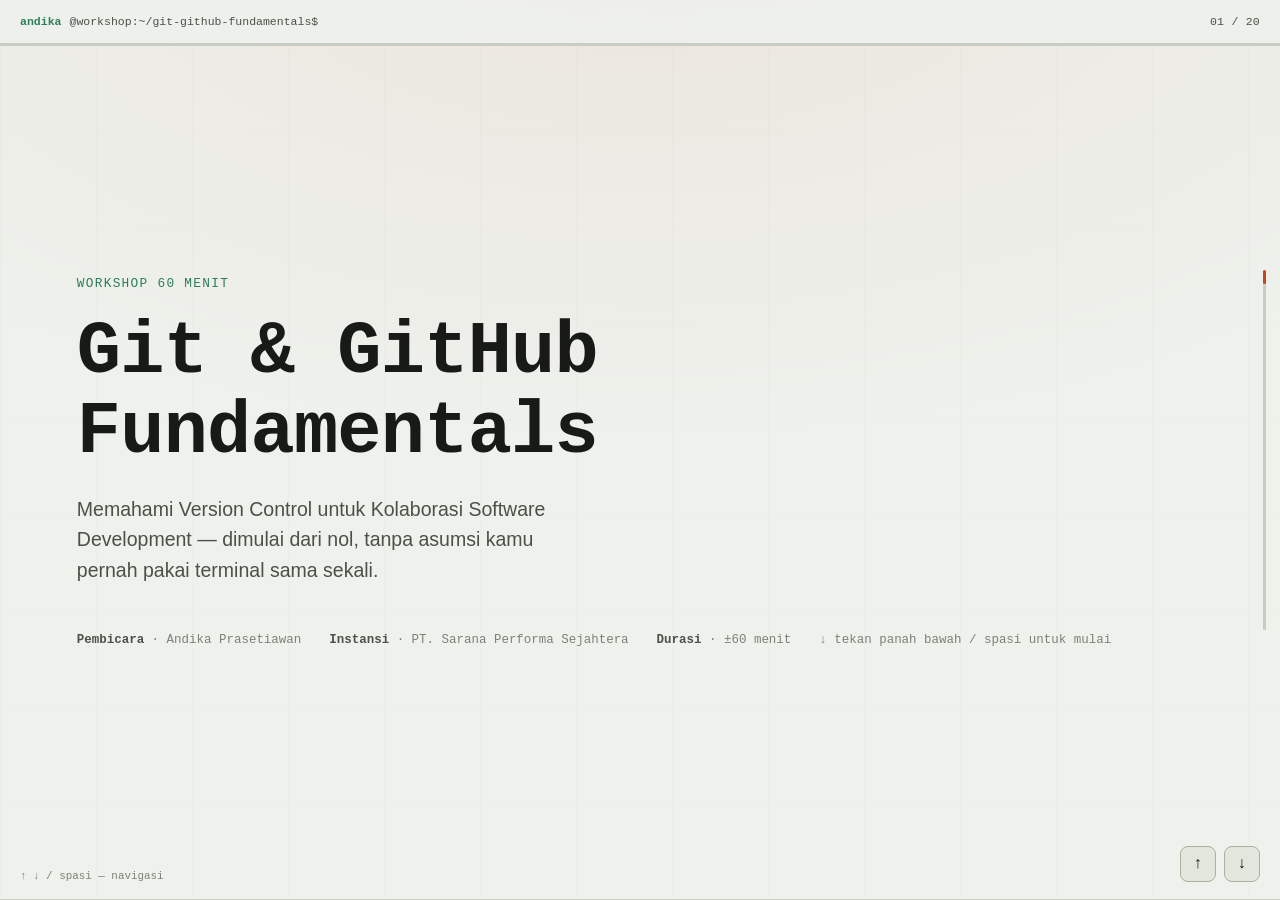
==== commit 0935b50d: "Remove notes panel and related functionality from the presentation code" ====
--- a/index.html
+++ b/index.html
@@ -194,26 +194,6 @@
         letter-spacing: 0.02em;
         color: var(--ink-soft);
       }
-      .notes-btn {
-        font-family: var(--font-mono);
-        font-size: 0.68rem;
-        letter-spacing: 0.04em;
-        background: none;
-        border: 1px solid var(--line-strong);
-        color: var(--ink-soft);
-        border-radius: 6px;
-        padding: 5px 10px;
-        cursor: pointer;
-      }
-      .notes-btn:hover {
-        border-color: var(--ember);
-        color: var(--ember);
-      }
-      .notes-btn.active {
-        background: var(--ember);
-        border-color: var(--ember);
-        color: var(--ember-ink);
-      }
 
       .progress-track {
         position: fixed;
@@ -970,124 +950,6 @@
         border-radius: 6px;
       }
 
-      /* ---------- notes panel ---------- */
-      .notes-panel {
-        position: fixed;
-        left: 0;
-        right: 0;
-        bottom: 0;
-        z-index: 70;
-        background: var(--bg-raised);
-        border-top: 1px solid var(--line-strong);
-        box-shadow: 0 -20px 50px -20px rgba(0, 0, 0, 0.45);
-        max-height: 74vh;
-        overflow-y: auto;
-        transform: translateY(100%);
-        transition: transform 0.22s ease;
-        padding: 24px clamp(20px, 5vw, 60px) 34px;
-      }
-      body.notes-open .notes-panel {
-        transform: translateY(0);
-      }
-      @media (prefers-reduced-motion: reduce) {
-        .notes-panel {
-          transition: none;
-        }
-      }
-      .notes-head {
-        display: flex;
-        justify-content: space-between;
-        align-items: center;
-        margin-bottom: 18px;
-        border-bottom: 1px solid var(--line);
-        padding-bottom: 14px;
-        position: sticky;
-        top: -24px;
-        background: var(--bg-raised);
-      }
-      .notes-head h3 {
-        font-family: var(--font-mono);
-        font-size: 0.9rem;
-        color: var(--ember);
-        font-weight: 600;
-      }
-      .notes-head .n-sub {
-        font-family: var(--font-mono);
-        font-size: 0.7rem;
-        color: var(--ink-faint);
-        margin-top: 3px;
-      }
-      .notes-head button {
-        background: none;
-        border: 1px solid var(--line-strong);
-        color: var(--ink-soft);
-        border-radius: 6px;
-        width: 30px;
-        height: 30px;
-        cursor: pointer;
-        font-family: var(--font-mono);
-      }
-      .notes-head button:hover {
-        border-color: var(--ember);
-        color: var(--ember);
-      }
-      .notes-meta {
-        display: flex;
-        gap: 22px;
-        flex-wrap: wrap;
-        font-family: var(--font-mono);
-        font-size: 0.72rem;
-        color: var(--ink-faint);
-        margin-bottom: 20px;
-      }
-      .notes-meta b {
-        color: var(--leaf);
-      }
-      .n-script {
-        background: var(--bg-sunk);
-        border: 1px solid var(--line);
-        border-left: 3px solid var(--ember);
-        border-radius: 8px;
-        padding: 18px 22px;
-        margin-bottom: 24px;
-      }
-      .n-script h4 {
-        font-family: var(--font-mono);
-        font-size: 0.68rem;
-        text-transform: uppercase;
-        letter-spacing: 0.08em;
-        color: var(--ember);
-        margin: 0 0 10px;
-      }
-      .n-script p {
-        font-size: 1.04rem;
-        line-height: 1.85;
-        color: var(--ink);
-        margin: 0;
-      }
-      .notes-grid {
-        display: grid;
-        grid-template-columns: repeat(auto-fit, minmax(260px, 1fr));
-        gap: 20px;
-      }
-      .notes-grid .n-block h4 {
-        font-family: var(--font-mono);
-        font-size: 0.68rem;
-        text-transform: uppercase;
-        letter-spacing: 0.08em;
-        color: var(--leaf);
-        margin: 0 0 6px;
-      }
-      .notes-grid .n-block p {
-        color: var(--ink-soft);
-        line-height: 1.6;
-        margin: 0;
-        font-size: 0.87rem;
-      }
-      .notes-grid .n-block.full {
-        grid-column: 1/-1;
-      }
-
       footer.end {
         margin-top: 44px;
         padding-top: 22px;
@@ -1105,13 +967,6 @@
         ><span class="path">@workshop:~/git-github-fundamentals$</span>
       </div>
       <div class="right">
-        <button
-          class="notes-btn"
-          id="notesToggle"
-          title="Tampilkan catatan pembicara (tekan N)"
-        >
-          catatan pembicara · N
-        </button>
         <div class="count">
           <span id="cur">01</span>&nbsp;/&nbsp;<span id="tot">20</span>
         </div>
@@ -1127,9 +982,7 @@
       <button id="prevBtn" aria-label="Slide sebelumnya">↑</button>
       <button id="nextBtn" aria-label="Slide berikutnya">↓</button>
     </div>
-    <div class="kbd-hint">
-      ↑ ↓ / spasi — navigasi &nbsp;·&nbsp; N — catatan pembicara
-    </div>
+    <div class="kbd-hint">↑ ↓ / spasi — navigasi</div>
 
     <main id="deck">
       <!-- 1 — COVER -->
@@ -2141,433 +1994,7 @@
       </section>
     </main>
 
-    <div class="notes-panel" id="notesPanel">
-      <div class="notes-head">
-        <div>
-          <h3 id="notesTitle">Catatan Pembicara</h3>
-          <div class="n-sub" id="notesSub"></div>
-        </div>
-        <button id="notesClose" aria-label="Tutup catatan">×</button>
-      </div>
-      <div class="notes-meta" id="notesMeta"></div>
-      <div class="n-script" id="notesScript"></div>
-      <div class="notes-grid" id="notesGrid"></div>
-    </div>
-
     <script>
-      var NOTES = [
-        {
-          title: "Cover",
-          duration: "1 menit",
-          script:
-            "Selamat pagi/siang semuanya, terima kasih sudah hadir di sesi ini. Nama saya Andika Prasetiawan, hari ini saya akan menemani kalian selama kurang lebih 60 menit untuk membahas satu topik yang bakal jadi salah satu skill paling penting kalau kalian mau terjun ke dunia software development — namanya Git dan GitHub. Saya mau bilang dari awal: sesi ini didesain buat kalian yang belum pernah sama sekali pakai Git, bahkan yang belum pernah buka terminal pun nggak masalah. Kita mulai dari nol bareng-bareng. Siap? Yuk kita mulai.",
-          purpose:
-            "Membuka workshop dengan energi dan menetapkan ekspektasi durasi & gaya sesi.",
-          notes:
-            "Sapa peserta, sebutkan judul & durasi, sampaikan bahwa sesi ini akan interaktif dan dimulai dari nol.",
-          question:
-            "Siapa di sini yang pernah dengar kata 'Git' tapi belum pernah pakai?",
-          analogy:
-            "Anggap sesi ini seperti naik commuter line — sekali naik, ikuti jalurnya, nanti pasti sampai.",
-          visual:
-            "Cover bergaya terminal dengan kursor berkedip, judul besar, meta pembicara & durasi.",
-          mistakes: "Tidak berlaku untuk slide pembuka.",
-          tips: "Mulai dengan senyum & kontak mata, jangan buru-buru membaca slide kata demi kata.",
-          transition: "Sebelum masuk materi, kenalan dulu sebentar.",
-        },
-        {
-          title: "Who Am I",
-          duration: "2 menit",
-          script:
-            "Sebelum masuk materi, kenalan dulu sebentar ya. Saya Andika Prasetiawan, saat ini bekerja sebagai Software Engineer / Full Stack Developer di PT. Sarana Performa Sejahtera. Saya sudah berkarier sejak Mei 2023, jadi sekitar tiga tahun terakhir ini saya hampir tiap hari kerja pakai Git — udah kayak alat wajib yang saya pakai setiap hari, sama kayak kalian pakai WhatsApp tiap hari. Oh iya, website yang lagi kalian lihat ini, dari slide sampai animasinya, saya bikin sendiri dari nol pakai HTML, CSS, dan JavaScript murni, tanpa framework apa pun — jadi selain jadi pemateri hari ini, saya juga pembuat websitenya. Tugas saya hari ini bukan bikin kalian hafal semua perintah Git dalam satu jam — itu nggak realistis dan nggak perlu. Tugas saya adalah bikin kalian nggak takut lagi kalau denger kata 'commit', 'branch', atau 'push'. Kalau di tengah sesi ada yang belum jelas, angkat tangan aja, jangan sungkan, karena sesi ini saya desain interaktif.",
-          purpose:
-            "Membangun kredibilitas & kedekatan (relatability) dengan audiens non-IT.",
-          notes:
-            "Sebutkan pengalaman relevan secukupnya, hindari membacakan CV panjang, tambahkan satu fakta personal yang menghumanisasi.",
-          question:
-            "Ada yang mau nebak, sudah berapa lama saya pakai Git tiap hari?",
-          analogy:
-            "Anggap saya tour guide kalian hari ini — tugas saya bukan bikin kalian hafal peta, tapi bikin kalian berani jalan sendiri.",
-          visual:
-            "Kartu profil sederhana: foto placeholder + 3 bullet highlight, bukan bio panjang.",
-          mistakes:
-            "Pembicara baru sering menghabiskan lebih dari 5 menit di slide ini — bikin audiens bosan sebelum masuk materi.",
-          tips: "Maksimal 3 poin, sisanya jawab kalau ada yang bertanya langsung.",
-          transition:
-            "Oke, cukup kenalan. Sekarang — kenapa sih kita harus belajar Git?",
-        },
-        {
-          title: "Why Should We Learn Git?",
-          duration: "3 menit",
-          script:
-            "Oke, pertanyaan pertama yang mau saya lempar ke kalian: kenapa sih kita harus belajar Git? Saya nggak akan langsung jelasin definisi teknisnya dulu, saya mau kasih tau kenapa ini penting buat karier kalian. Coba deh, kalau kalian pernah baca lowongan kerja di bidang IT — ada nggak yang nyebut kata Git atau GitHub? Nah, faktanya hampir semua lowongan software engineer sekarang nyantumin 'familiar dengan Git' bukan sebagai nilai plus, tapi sebagai syarat wajib. Ini juga jadi standar cara kerja tim di hampir semua perusahaan, dari startup kecil sampai perusahaan raksasa. Dan yang paling penting, ini skill yang bakal kepake seumur karier kalian — bahasa pemrograman bisa ganti-ganti sesuai tren, tapi Git tetap jadi fondasi. Saya suka bilang, Git itu kayak SIM buat developer. Ya, SIM nggak nentuin jago-tidaknya kamu nyetir, tapi tanpa itu, kamu belum boleh masuk ke jalan raya dunia kerja.",
-          purpose:
-            "Menjawab 'what's in it for me' sebelum masuk teori, membangun motivasi awal.",
-          notes:
-            "Sampaikan bahwa hampir semua job posting developer mencantumkan Git — ini bukan pilihan, tapi keharusan industri.",
-          question:
-            "Yang pernah baca lowongan kerja IT, coba ingat — ada nggak yang menyebut kata 'Git' atau 'GitHub'?",
-          analogy:
-            "Git itu kayak SIM buat developer — bukan penentu jago-tidaknya kamu 'menyetir', tapi tanpa itu kamu belum boleh masuk jalan raya dunia kerja.",
-          visual:
-            "Tiga kartu horizontal berisi alasan utama, singkat dan padat.",
-          mistakes:
-            "Terjebak menyebutkan fitur teknis Git di slide ini — belum waktunya.",
-          tips: "Bicara dari sisi karier & industri dulu, sisi teknis menyusul di slide-slide berikutnya.",
-          transition: "Supaya alasannya makin terasa, saya mau cerita dulu.",
-        },
-        {
-          title: "Storytelling",
-          duration: "4 menit",
-          script:
-            "Sekarang saya mau tanya, ada yang pernah ngalamin hal kayak gini nggak? Kalian bikin tugas, namanya Tugas.docx. Terus di-revisi, jadi Tugas_Final.docx. Eh ternyata masih ada yang salah, jadi Tugas_Final_Fix.docx. Dan akhirnya... Tugas_Final_Banget.docx. [beri jeda, biarkan peserta tertawa atau mengangguk] Coba deh pikirin — kalau file udah sebanyak ini, gimana caranya kita tau mana yang paling benar? Yang lebih parah lagi, ini baru satu orang, satu laptop. Coba bayangin kalau tugas ini dikerjain bertiga, berempat, dalam waktu yang bersamaan.",
-          purpose:
-            "Membangun keterikatan emosional lewat pengalaman yang familiar bagi semua orang.",
-          notes:
-            "Ceritakan seolah pengalaman pribadi (skripsi/tugas kelompok), beri jeda setelah tiap nama file supaya audiens sempat bereaksi.",
-          question:
-            "Kalau file sudah sebanyak ini, gimana caranya kita tahu mana yang paling benar?",
-          analogy:
-            "Ini kayak nyari kunci di antara sepuluh kunci yang mirip semua — akhirnya nyoba satu-satu.",
-          visual:
-            "Rangkaian empat file card menurun, tiga dicoret (lama), satu ditonjolkan (final).",
-          mistakes:
-            "Cerita kepanjangan sampai kehilangan momentum menuju slide masalah.",
-          tips: "Tutup cerita dengan diam sejenak sebelum lanjut — beri waktu audiens meresapi.",
-          transition:
-            "Ini baru satu masalah kecil, sendirian. Sekarang bayangkan ini terjadi bareng tim.",
-        },
-        {
-          title: "The Problem",
-          duration: "3 menit",
-          script:
-            "Ini yang sebenarnya terjadi kalau kita kerja tanpa sistem yang jelas. Pertama, file bisa hilang — laptop rusak, folder ke-delete, dan nggak ada cadangan riwayatnya. Kedua, file bisa tertimpa — kerjaan teman kalian menimpa kerjaan kalian sendiri tanpa disadari siapa pun. Ketiga, kolaborasi jadi susah — kalian kirim file bolak-balik lewat chat, ujung-ujungnya bingung sendiri versi mana yang lagi dikerjain. Keempat, nggak ada histori — kita nggak tau siapa yang ngubah apa, kapan, dan kenapa. Dan kelima, rollback susah — begitu kalian sadar ada yang salah dan mau balik ke versi kemarin, itu udah nggak ada, hilang. Siapa di sini yang pernah kehilangan progres kerjaan karena tertimpa file teman satu tim? [jeda, tunggu respon] Kerja bareng tanpa version control itu ibarat masak bareng di satu wajan tanpa komunikasi — ada yang nambahin garam padahal udah keasinan duluan.",
-          purpose:
-            "Memperkuat rasa 'masalah ini nyata' sebelum solusi diperkenalkan (scaffolding).",
-          notes:
-            "Kaitkan tiap poin ke pengalaman nyata: tugas kelompok, kerja tim, file bersama tanpa version control.",
-          question:
-            "Siapa yang pernah kehilangan progres kerjaan karena tertimpa file teman satu tim?",
-          analogy:
-            "Kerja bareng tanpa version control itu kayak masak bareng di satu wajan tanpa komunikasi — ada yang nambahin garam padahal udah keasinan duluan.",
-          visual:
-            "Grid lima kartu bernuansa merah, satu masalah per kartu, kalimat singkat.",
-          mistakes:
-            "Menyebutkan solusi ('makanya pakai Git') terlalu cepat — tahan dulu sampai slide berikutnya.",
-          tips: "Biarkan audiens merasa gemas dengan masalahnya dulu sebelum dikasih solusi.",
-          transition:
-            "Dari masalah-masalah ini, lahirlah solusi bernama Version Control System.",
-        },
-        {
-          title: "What is VCS?",
-          duration: "4 menit",
-          script:
-            "Nah, dari semua masalah tadi, lahirlah sebuah solusi namanya Version Control System, atau disingkat VCS. Definisinya sederhana kok: VCS itu sistem yang mencatat setiap perubahan pada file dari waktu ke waktu, supaya kita bisa lihat, bandingkan, dan balikin ke versi manapun kapan aja kita butuh. Kedengarannya asing? Tenang, sebenarnya kalian udah pernah pakai versi sederhananya. Pernah pakai fitur Version History di Google Docs? Itu version control. Pernah main game dan save progress, terus kalau kalah bisa load ulang dari situ? Itu juga konsep yang sama. Bahkan Ctrl+Z yang bertingkat itu juga cikal bakal dari ide ini.",
-          purpose:
-            "Memperkenalkan konsep inti lewat hal-hal yang sudah familiar bagi audiens non-IT.",
-          notes:
-            "Definisikan VCS sebagai sistem yang mencatat setiap perubahan file, sehingga bisa dilihat, dibandingkan, dan dikembalikan kapan saja.",
-          question:
-            "Siapa yang pernah pakai fitur 'Version History' di Google Docs? Itu sebenarnya sudah version control!",
-          analogy:
-            "VCS itu kayak fitur Save Game di video game — kamu bisa balik ke checkpoint sebelumnya kalau salah jalan.",
-          visual:
-            "Definisi singkat di atas, tiga kartu analogi familiar (Google Docs, Save Game, Undo History) di bawah.",
-          mistakes:
-            "Terlalu formal/textbook saat mendefinisikan — bikin audiens non-IT bingung di awal.",
-          tips: "Definisikan dulu pakai bahasa sehari-hari, istilah resmi menyusul belakangan.",
-          transition:
-            "Ternyata version control ada beberapa jenis. Yuk lihat evolusinya.",
-        },
-        {
-          title: "Types of VCS",
-          duration: "4 menit",
-          script:
-            "Version control ini sendiri berkembang dalam tiga generasi. Generasi pertama, Local VCS — riwayat cuma tersimpan di satu komputer aja, jadi nggak bisa dipakai kolaborasi sama sekali. Generasi kedua, Centralized VCS — ada satu server pusat yang nyimpen semua riwayat, dan semua orang konek ke situ. Coba deh kalian pikir, apa risikonya kalau cuma ada satu server pusat dan server itu down, atau kena hack? [jeda, tunggu jawaban] Betul, semua orang kena dampaknya sekaligus. Makanya lahir generasi ketiga, Distributed VCS — di sini, setiap orang punya salinan riwayat yang lengkap, bukan cuma satu server yang punya. Ini kategori tempat Git berada. Saya suka gambarkan gini: Centralized itu kayak satu buku catatan yang dipegang bendahara kelas — kalau bukunya ilang, semua data kelas ikut ilang. Distributed itu kayak semua anggota kelas punya fotokopi lengkap dari buku itu.",
-          purpose:
-            "Memberi peta besar (big picture) sebelum fokus masuk ke Git secara spesifik.",
-          notes:
-            "Jelaskan evolusi kronologis: local (satu komputer) → centralized (satu server, banyak client) → distributed (semua orang punya salinan lengkap). Git ada di kategori distributed.",
-          question:
-            "Menurut kalian, apa risikonya kalau cuma ada satu server pusat dan server itu down atau kena hack?",
-          analogy:
-            "Centralized itu kayak satu buku catatan dipegang bendahara kelas — kalau bukunya hilang, semua data ikut hilang. Distributed itu kayak semua anggota kelas punya fotokopi lengkap buku itu.",
-          visual:
-            "Tiga kotak berurutan dengan panah evolusi, kotak terakhir (Distributed) ditonjolkan warna hijau.",
-          mistakes:
-            "Menjelaskan detail teknis protokol tiap jenis — cukup konsep, keuntungan, dan risikonya saja.",
-          tips: "Tekankan istilah 'single point of failure' untuk centralized supaya nempel di ingatan.",
-          transition:
-            "Git adalah salah satu Distributed VCS paling terkenal. Tapi apa sebenarnya Git itu?",
-        },
-        {
-          title: "What is Git?",
-          duration: "4 menit",
-          script:
-            "Sekarang kita masuk ke bintang utama hari ini — Git. Git itu software Distributed Version Control yang di-install di komputer kalian, buat mencatat setiap perubahan proyek — kapan, oleh siapa, dan apa isi perubahannya. Git ini dibuat tahun 2005, oleh Linus Torvalds — orang yang sama yang bikin Linux. Ceritanya menarik nih: waktu itu tim pengembang kernel Linux kehilangan akses ke tool berbayar yang biasa mereka pakai buat kelola kode. Linus butuh solusi cepat, dan dalam hitungan hari, Git pun lahir. Sekarang, yang meneruskan proyek ini sebagai maintainer utama adalah Junio Hamano, sampai hari ini. Ada yang tau kenapa dinamain 'Git'? [jeda, tunggu tebakan] Linus sendiri pernah bercanda, katanya dia selalu menamai proyeknya sesuai dirinya sendiri — dan 'git' itu sebenarnya slang Inggris buat 'orang yang menyebalkan'. Analogi favorit saya buat Git: Git itu kayak kamera. Setiap kali kalian commit, Git itu lagi 'memotret' kondisi seluruh proyek kalian saat itu juga — dan foto itu, tersimpan selamanya.",
-          purpose:
-            "Perkenalan resmi konsep Git & tokoh di baliknya, tetap ringan lewat fakta unik.",
-          notes:
-            "Ceritakan singkat: tahun 2005, tim kernel Linux kehilangan akses ke tool berbayar (BitKeeper) yang biasa mereka pakai, Linus butuh solusi cepat, Git lahir dalam hitungan hari. Junio Hamano melanjutkan sebagai maintainer utama.",
-          question:
-            "Ada yang tahu kenapa dinamakan 'Git'? (Linus bercanda: ia selalu menamai proyek sesuai dirinya sendiri — 'git' adalah slang Inggris untuk orang yang menyebalkan.)",
-          analogy:
-            "Commit itu kayak jepret foto — setiap kali kamu commit, Git 'memotret' kondisi seluruh proyek kamu saat itu juga.",
-          visual:
-            "Kartu fakta sejarah (tahun, tokoh, asal-usul, nama unik) berdampingan dengan penjelasan analogi kamera.",
-          mistakes:
-            "Terlalu lama di fakta sejarah sampai lupa menarik kembali ke manfaat praktis buat peserta.",
-          tips: "Gunakan fakta nama 'Git' sebagai jeda humor, lalu segera tarik kembali ke relevansi praktis.",
-          transition:
-            "Kita sudah tahu apa itu Git dan siapa penciptanya. Tapi kenapa akhirnya seluruh industri memilih Git?",
-        },
-        {
-          title: "Why Industry Standard",
-          duration: "3 menit",
-          script:
-            "Terus kenapa akhirnya seluruh industri milih Git dibanding tool lain? Ada beberapa alasan. Pertama, cepat — hampir semua operasinya jalan lokal di komputer kalian, nggak perlu nunggu server. Kedua, distributed seperti yang tadi saya jelasin — setiap salinan itu cadangan lengkap, jadi nggak ada satu titik gagal. Ketiga, reliable — tiap perubahan tercatat dengan ID unik, jadi susah rusak diam-diam. Keempat, secure — riwayatnya dijaga pakai checksum kriptografis di setiap commit. Kelima, bisa dipakai offline — commit, lihat riwayat, bikin branch, semua bisa tanpa internet. Keenam, open source — gratis dan dikembangkan komunitas seluruh dunia. Dan ketujuh, dipakai secara global — dari startup sampai perusahaan raksasa, ini udah jadi bahasa kolaborasi bersama.",
-          purpose:
-            "Memperkuat kredibilitas Git lewat keunggulan teknis yang relevan buat pemula.",
-          notes:
-            "Jelaskan singkat tiap keunggulan dengan satu kalimat konkret, hindari jargon berlebihan.",
-          question:
-            "Dari tujuh keunggulan ini, menurut kalian mana yang paling penting untuk kerja tim jarak jauh (remote)?",
-          analogy:
-            "Git itu kayak aplikasi transportasi online generasi awal yang jadi standar — bukan satu-satunya, tapi paling banyak dipakai karena paling reliable & tersedia di mana-mana.",
-          visual:
-            "Tujuh chip kecil dalam grid, satu kata kunci + satu baris penjelasan tiap chip.",
-          mistakes:
-            "Membandingkan Git dengan tool lain secara teknis mendalam — tidak perlu untuk level pemula.",
-          tips: "Jangan berlama-lama di sini, ini slide penguat bukan slide inti.",
-          transition:
-            "Kalau Git itu 'mesinnya', ada satu nama lagi yang sering ketukar — yaitu GitHub.",
-        },
-        {
-          title: "What is GitHub?",
-          duration: "3 menit",
-          script:
-            "Nah, sekarang ada satu nama lagi yang sering ketuker sama Git, yaitu GitHub. GitHub itu platform berbasis cloud yang dibangun di atas Git — tempat kita nyimpen repository secara online, supaya bisa diakses dan dikerjain bareng tim, kapan aja, dari mana aja. Kalau Git itu mesinnya, GitHub itu bengkel plus garasi bersama, tempat mesin itu dipakai rame-rame.",
-          purpose:
-            "Memisahkan pemahaman GitHub sebagai layanan terpisah dari Git sebagai software.",
-          notes:
-            "Tekankan GitHub adalah platform/website yang dibangun di atas Git, bukan Git itu sendiri.",
-          question:
-            "Siapa yang sudah pernah buka github.com tapi belum benar-benar mengerti itu buat apa?",
-          analogy:
-            "Kalau Git itu mesinnya, GitHub itu bengkel + garasi bersama tempat mesin itu dipakai rame-rame.",
-          visual:
-            "Penjelasan singkat di kiri, grid empat fitur utama GitHub di kanan.",
-          mistakes:
-            "Peserta sering langsung menyamakan 'belajar Git' dengan 'belajar GitHub' — luruskan di sini.",
-          tips: "Ulangi kalimat 'Git bukan GitHub' dengan penekanan suara supaya diingat.",
-          transition:
-            "Karena sering ketukar, saya mau kasih perbandingan yang jelas banget antara keduanya.",
-        },
-        {
-          title: "Git vs GitHub",
-          duration: "4 menit",
-          script:
-            "Ini bagian yang paling sering bikin orang bingung, jadi saya mau tegasin sekali lagi: Git itu bukan GitHub. Git adalah software yang di-install di komputer kalian, bisa jalan offline sepenuhnya, dan tugasnya ngatur riwayat serta versi file. GitHub itu website atau layanan cloud yang dibuka lewat browser, butuh internet buat sinkronisasi, dan tugasnya nyimpen serta berbagi riwayat itu bareng tim. Git dibuat Linus Torvalds tahun 2005, sedangkan GitHub dibuat perusahaan terpisah tahun 2008, yang sekarang dimiliki Microsoft. Analoginya: Git itu kamera dan Microsoft Word — alat kerja lokal kalian. GitHub itu Google Photos, Google Drive, sekaligus media sosial buat developer. Tapi inget ya, ini analogi yang disederhanakan, bukan definisi teknis seratus persen. Coba tebak, kalau Git itu Microsoft Word, GitHub itu apa? [jeda, tunggu jawaban]",
-          purpose:
-            "Meluruskan konsep yang paling sering disalahpahami peserta pemula.",
-          notes:
-            "Gunakan beberapa analogi karena tiap orang connect ke analogi berbeda, tapi ingatkan bahwa analogi bukan definisi teknis 100%.",
-          question:
-            "Coba tebak — kalau Git itu Microsoft Word, GitHub itu apa?",
-          analogy:
-            "Git = kamera & Microsoft Word (alat kerja lokal). GitHub = Google Photos, Google Drive, sekaligus media sosial buat developer.",
-          visual:
-            "Tabel dua kolom perbandingan langsung, ditutup catatan kecil batasan analogi.",
-          mistakes:
-            "Peserta mengira install GitHub sama dengan install Git — padahal Git software terpisah, GitHub cuma website.",
-          tips: "Tunjukkan eksplisit: 'Git kamu install di laptop. GitHub kamu buka di browser.'",
-          transition:
-            "Selain GitHub, sebenarnya ada beberapa 'saudara'-nya. Kita intip sebentar.",
-        },
-        {
-          title: "GitHub Alternatives",
-          duration: "2 menit",
-          script:
-            "Perlu diketahui juga, GitHub itu bukan satu-satunya. Ada beberapa 'saudara'-nya: GitLab, populer buat DevOps dan CI/CD yang terintegrasi. Bitbucket, sering dipakai tim yang udah pakai produk Atlassian kayak Jira. Azure DevOps, umum di ekosistem perusahaan berbasis Microsoft. Terus ada Gitea dan Forgejo, yang ringan dan open source, cocok buat di-hosting sendiri. Kenapa kita pakai GitHub di workshop ini? Karena GitHub yang paling populer buat belajar dan kolaborasi open source — paling banyak tutorialnya, komunitasnya, dan paling banyak disebut di lowongan kerja.",
-          purpose:
-            "Memberi wawasan bahwa GitHub bukan satu-satunya, sekaligus menjelaskan alasan dipilih untuk workshop ini.",
-          notes:
-            "Sebutkan singkat masing-masing tanpa perbandingan mendalam; tekankan GitHub dipilih karena paling populer untuk belajar & open source.",
-          question:
-            "Ada yang pernah dengar atau pakai GitLab di kantor atau kampus?",
-          analogy:
-            "Ini kayak memilih platform yang paling banyak dipakai & paling banyak tutorialnya untuk mulai belajar duluan.",
-          visual:
-            "Lima chip nama platform dalam grid rapi, satu ciri khas per platform.",
-          mistakes:
-            "Menghabiskan waktu membandingkan fitur teknis platform — cukup pengenalan nama saja.",
-          tips: "Percepat di slide ini, ini bonus wawasan bukan inti materi.",
-          transition:
-            "Teori dasarnya sudah cukup. Sekarang saatnya lihat gambaran besar alur kerjanya.",
-        },
-        {
-          title: "Complete Workflow",
-          duration: "3 menit",
-          script:
-            "Sekarang saya mau kasih gambaran besar dulu, sebelum kita masuk ke istilah-istilah teknis satu-satu. Bayangkan ada dua developer, sebut aja Andi dan Budi. Andi ngedit proyek di laptopnya, terus dia commit, lalu push ke GitHub. Budi yang mau ikut kerja di proyek yang sama, dia clone atau pull dari GitHub itu, dapet semua kerjaan Andi. Budi ikut ngedit, commit, push balik ke GitHub. Siklus ini berputar terus — dan yang penting, semua orang selalu bisa dapetin versi paling baru. Kalau Andi push kerjaannya ke GitHub, gimana caranya Budi bisa dapetin update itu di laptopnya? [jeda, tunggu jawaban — arahkan ke 'pull' atau 'clone'] Satu hal penting yang perlu diinget: proses ini semua manual. Git nggak nyimpen otomatis kayak Google Docs — kalian yang harus commit dan push sendiri.",
-          purpose:
-            "Memberi gambaran utuh (big picture) sebelum masuk ke konsep teknis satu per satu.",
-          notes:
-            "Jalankan cerita dengan dua tokoh developer (misal 'Andi' dan 'Budi') supaya konkret, bukan abstrak.",
-          question:
-            "Kalau Andi push kerjaannya ke GitHub, gimana caranya Budi bisa mendapatkan update itu di laptopnya?",
-          analogy:
-            "Alur ini kayak Google Docs kolaboratif, tapi versi manual & terkontrol — kamu pilih kapan mengambil update orang lain (pull) dan kapan mengirim kerjaan kamu (push).",
-          visual:
-            "Diagram loop tiga simpul: Developer A, GitHub, Developer B, dengan panah push/pull di antaranya.",
-          mistakes:
-            "Peserta mengira push terjadi otomatis tiap menyimpan file — padahal harus manual add-commit-push.",
-          tips: "Tekankan kata 'manual' — Git tidak menyimpan otomatis seperti Google Docs.",
-          transition:
-            "Supaya alur ini kebayang jelas, kita perlu kenalan dengan istilah-istilah yang tadi disebut.",
-        },
-        {
-          title: "Git Concepts",
-          duration: "4 menit",
-          script:
-            "Supaya alur tadi kebayang jelas, saya mau kenalin dulu istilah-istilah yang bakal sering kalian denger. Repository, itu folder proyek yang 'diinget' Git — nyimpen seluruh riwayat perubahannya. Commit, itu titik simpan atau checkpoint dari kondisi proyek di satu waktu tertentu. Branch, itu jalur cabang buat nyoba perubahan tanpa ganggu jalur utama. Merge, itu proses nyatuin balik dua jalur yang sempet jalan terpisah. Clone, itu bikin salinan lengkap sebuah repository ke komputer kalian. Push, itu ngirim commit dari komputer kalian ke GitHub. Pull, itu ngambil commit terbaru dari GitHub ke komputer kalian. Dan Remote, itu alamat repository di server lain, biasanya GitHub. Dari delapan istilah ini, kata mana yang paling asing buat kalian? [jeda, tunggu respon] Saya nggak akan masuk terlalu dalam ke branch dan merge hari ini ya, itu levelnya udah lanjutan — cukup kalian tau dulu konsepnya.",
-          purpose:
-            "Membangun kosakata dasar tanpa masuk ke penggunaan teknis (progressive disclosure).",
-          notes:
-            "Jelaskan tiap istilah pakai bahasa paling sederhana, hindari definisi teknis manual resmi.",
-          question:
-            "Dari delapan istilah ini, kata mana yang paling asing buat kalian?",
-          analogy:
-            "Repository = folder ajaib yang ingat semua riwayat. Commit = titik simpan. Branch = jalur cabang percobaan. Merge = menyatukan jalur.",
-          visual:
-            "Grid delapan kartu istilah, kata kunci tebal + satu baris penjelasan sederhana.",
-          mistakes:
-            "Menjelaskan branch/merge terlalu dalam — cukup definisi permukaan sesuai cakupan workshop.",
-          tips: "Jangan demo teknis dulu di sini, ini murni perkenalan istilah.",
-          transition:
-            "Ada satu konsep wajib sebelum praktik — tiga 'status' file kamu di Git.",
-        },
-        {
-          title: "Git Three States",
-          duration: "3 menit",
-          script:
-            "Ada satu konsep penting lagi sebelum kita praktik, yaitu tiga status setiap file di Git. Pertama, Modified — file udah diubah, tapi belum ditandai buat disimpan. Kedua, Staged — udah ditandai, siap masuk ke riwayat permanen. Ketiga, Committed — udah resmi tersimpan permanen di riwayat proyek. Analogi paling gampang: Modified itu kayak barang belanjaan yang masih di rak. Staged itu udah masuk keranjang belanja kalian. Dan Committed itu udah dibayar di kasir — resmi jadi milik kalian, dan tercatat di struk.",
-          purpose:
-            "Menjembatani antara konsep dan demo praktik (git add, git commit) yang akan datang.",
-          notes:
-            "Modified = file sudah diubah tapi belum ditandai. Staged = sudah ditandai siap disimpan. Committed = sudah benar-benar tersimpan permanen di riwayat.",
-          question:
-            "Kalau kamu edit file tapi belum 'git add', menurut kalian itu statusnya apa?",
-          analogy:
-            "Modified itu kayak barang belanjaan masih di rak. Staged itu sudah masuk keranjang. Committed itu sudah dibayar di kasir — resmi jadi milik kamu.",
-          visual:
-            "Alur tiga status berwarna berbeda, status terakhir (Committed) ditonjolkan hijau.",
-          mistakes:
-            "Mengira 'save file' di editor sama dengan otomatis ter-commit ke Git.",
-          tips: "Ulangi analogi belanja ini nanti saat demo git add & git commit supaya nyambung.",
-          transition:
-            "Status-status ini sebenarnya hidup di tiga 'tempat' berbeda. Yuk lihat petanya.",
-        },
-        {
-          title: "Git Three Trees",
-          duration: "3 menit",
-          script:
-            "Nah, tiga status tadi itu sebenarnya hidup di tiga 'tempat' berbeda. Working Directory, itu folder proyek asli di laptop kalian. Staging Area, itu ruang tunggu sebelum file resmi disimpan. Dan Repository, itu riwayat permanen yang tersimpan selamanya. Lanjutan dari analogi belanja tadi: Repository itu struk belanja yang udah dicetak dan disimpan selamanya sebagai bukti — nggak bisa ilang gitu aja.",
-          purpose:
-            "Melengkapi Three States dengan gambaran lokasi/spasial supaya konsepnya makin nempel.",
-          notes:
-            "Working Directory = folder project asli di laptop. Staging Area = ruang tunggu sebelum commit. Repository = riwayat permanen tersimpan.",
-          question:
-            "Kalau Staging Area itu keranjang belanja, Repository itu apa dong?",
-          analogy:
-            "Repository itu struk belanja yang sudah dicetak & disimpan selamanya sebagai bukti.",
-          visual:
-            "Diagram alur tiga kotak dengan label panah git add / git commit — identik komponen slide sebelumnya.",
-          mistakes:
-            "Bingung membedakan 'staging' (istilah Git) dengan 'staging environment' (istilah deployment) — klarifikasi kalau ada yang bertanya.",
-          tips: "Gunakan gestur tangan menunjuk tiga area seolah nyata di depan, biar terasa spasial.",
-          transition:
-            "Cukup teori. Sekarang saatnya coba beneran — buka terminal.",
-        },
-        {
-          title: "Basic Demonstration",
-          duration: "6 menit",
-          script:
-            "Oke, cukup teori. Sekarang saya mau tunjukin langsung di layar. [buka terminal / share screen] Pertama, saya ketik git init, ini buat mulai repository baru di folder ini. Terus git add titik, ini nandain semua perubahan biar siap disimpan. Habis itu git commit minus m, terus saya tulis pesannya, 'commit pertama saya'. Dan terakhir git push, buat ngirim ke GitHub. [ketik pelan-pelan, jelasin tiap baris sebelum Enter] Nah, buat yang belum nyaman pakai terminal, tenang aja — di VS Code ada tab namanya Source Control, isinya tombol-tombol yang persis sama fungsinya kayak perintah yang barusan saya ketik. Kalian bisa mulai dari situ dulu sebelum terbiasa pakai terminal. Kalau masih ada waktu, saya juga mau tunjukin bonus — gimana caranya proyek yang kalian push ke GitHub tadi, bisa langsung jadi website hidup lewat fitur namanya GitHub Pages, gratis, dan cuma butuh beberapa menit.",
-          purpose:
-            "Membuktikan konsep di atas benar-benar bisa dipraktikkan, membangun kepercayaan diri peserta.",
-          notes:
-            "Jalankan live demo di layar (bukan cuma slide), ketik pelan-pelan, jelaskan tiap baris sebelum menekan Enter. Setelah CLI, tunjukkan tombol yang sama persis di tab Source Control VS Code.",
-          question:
-            "Lihat tombol di VS Code ini — ada yang notice ini persis seperti istilah yang kita bahas tadi?",
-          analogy:
-            "Terminal itu kayak nyetir manual, VS Code GUI itu kayak matic — sama-sama sampai tujuan, tinggal pilih mana yang bikin kamu nyaman dulu.",
-          visual:
-            "Terminal demo di kiri, mock panel VS Code Source Control di kanan.",
-          mistakes:
-            "Peserta panik kalau ada error/typo pertama kali — normalkan ini sebagai bagian wajar dari proses belajar.",
-          tips: "Sengaja buat satu typo kecil di depan peserta lalu perbaiki — biar peserta lihat error itu wajar & tidak fatal.",
-          transition:
-            "Sebelum kita tutup, saya kasih 'contekan' biar kalian tidak perlu hafal semua di luar kepala.",
-        },
-        {
-          title: "Cheat Sheet",
-          duration: "2 menit",
-          script:
-            "Oke, ini slide yang boleh banget kalian foto sekarang. Ini rangkuman perintah yang paling sering dipakai: git init buat mulai repo baru, git status buat liat apa yang berubah, git add titik buat nandain semua perubahan, git commit minus m buat nyimpen sebagai checkpoint, git push buat ngirim ke GitHub, git pull buat ngambil versi terbaru dari GitHub, dan git clone buat nyalin repository dari GitHub ke laptop kalian. Kalau nanti udah lancar sama alur dasar ini, langkah berikutnya yang bisa kalian pelajari adalah branch, merge, dan Pull Request — itu level selanjutnya.",
-          purpose:
-            "Menyediakan referensi ringkas yang bisa dibawa pulang / difoto peserta.",
-          notes:
-            "Sampaikan slide ini boleh difoto, tidak perlu dihafal saat ini juga.",
-          question:
-            "Simpan slide ini — ini akan jadi contekan kalian minggu depan.",
-          analogy:
-            "Anggap ini kartu contekan ujian yang halal — legal dipakai kapan saja.",
-          visual:
-            "Grid kartu perintah ringkas, font monospace, kontras tinggi supaya mudah difoto.",
-          mistakes: "Tidak berlaku, ini slide referensi.",
-          tips: "Beri jeda 10-15 detik diam supaya peserta sempat memfoto slide.",
-          transition:
-            "Terakhir, ke mana kalian bisa lanjut belajar setelah ini?",
-        },
-        {
-          title: "Learning Resources",
-          duration: "1 menit",
-          script:
-            "Terakhir, buat yang mau lanjut belajar lebih dalam, ini beberapa sumber yang saya rekomendasikan: dokumentasi resmi Git di git-scm.com, dokumentasi resmi GitHub di docs.github.com, buku Pro Git yang gratis dan lengkap, dan GitHub Skills buat belajar sambil langsung praktik di repository asli. Kalau cuma boleh pilih satu buat dicoba minggu ini, saya saranin mulai dari GitHub Skills, karena paling interaktif buat pemula.",
-          purpose:
-            "Memberi jalan lanjutan belajar mandiri, mendorong kemandirian peserta.",
-          notes:
-            "Rekomendasikan mulai dari GitHub Skills karena paling interaktif untuk pemula, Pro Git Book untuk yang ingin mendalam secara gratis.",
-          question: "Mana yang mau kalian coba duluan minggu ini?",
-          analogy:
-            "Ini seperti rekomendasi lanjutan setelah nonton trailer — kalau workshop ini trailer-nya, ini daftar 'film penuh'-nya.",
-          visual:
-            "Empat kartu tautan rapi menuju dokumentasi resmi & sumber belajar.",
-          mistakes: "Tidak berlaku, ini slide referensi.",
-          tips: "Sebutkan satu sebagai prioritas: 'kalau cuma boleh pilih satu, mulai dari sini' supaya tidak overwhelming.",
-          transition: "Sebelum benar-benar tutup, saatnya sesi tanya jawab.",
-        },
-        {
-          title: "Q&A / Closing",
-          duration: "3 menit",
-          script:
-            "Sebelum kita benar-benar tutup, saya mau bilang satu hal: belajar Git itu kayak belajar naik sepeda. Jatuh di awal itu wajar banget, tapi begitu kalian udah bisa, seumur hidup nggak bakal lupa. Jadi kalau hari ini masih ada yang bingung, itu normal — yang penting konsisten, bukan cepat. Sekarang, saya buka sesi tanya jawab. Ada pertanyaan, kebingungan, atau bahkan cerita horor soal file yang pernah ketimpa? Silakan. [buka Q&A] Dan sebagai penutup, PR buat kalian malam ini: install Git di laptop kalian, dan bikin akun GitHub, selagi masih semangat abis workshop ini. Kalau nanti masih ada yang mau ditanyain di luar sesi ini, kontak saya ada di layar — email, GitHub, sama LinkedIn, silakan terhubung. Terima kasih banyak sudah ikut sampai akhir!",
-          purpose:
-            "Menutup dengan energi tinggi & ajakan bertindak supaya materi tidak berhenti di ruangan ini.",
-          notes:
-            "Buka sesi tanya jawab, sampaikan bahwa tidak paham 100% di hari pertama itu normal — konsistensi lebih penting dari kecepatan.",
-          question:
-            "Ada pertanyaan, kebingungan, atau bahkan cerita horor soal file yang pernah tertimpa?",
-          analogy:
-            "Belajar Git itu kayak belajar sepeda — jatuh di awal itu wajar, tapi begitu sudah bisa, seumur hidup tidak lupa.",
-          visual: "Pernyataan penutup besar + kontak/sosial media pembicara.",
-          mistakes: "Tidak berlaku, ini slide penutup.",
-          tips: "Tutup dengan ajakan konkret, misal 'install Git & buat akun GitHub malam ini juga selagi masih semangat'.",
-          transition: "Penutup — terima kasih sudah mengikuti sampai akhir.",
-        },
-      ];
-
       (function () {
         var deck = document.getElementById("deck");
         var slides = Array.prototype.slice.call(
@@ -2587,59 +2014,12 @@
         ).matches;
         var currentIndex = 0;
 
-        var notesPanel = document.getElementById("notesPanel");
-        var notesToggle = document.getElementById("notesToggle");
-        var notesClose = document.getElementById("notesClose");
-        var notesTitle = document.getElementById("notesTitle");
-        var notesSub = document.getElementById("notesSub");
-        var notesMeta = document.getElementById("notesMeta");
-        var notesScript = document.getElementById("notesScript");
-        var notesGrid = document.getElementById("notesGrid");
-
-        function renderNotes(i) {
-          var d = NOTES[i];
-          if (!d) return;
-          notesTitle.textContent = "Catatan Pembicara — " + d.title;
-          notesSub.textContent = "Slide " + (i + 1) + " / " + total;
-          notesMeta.innerHTML =
-            "<span><b>Durasi</b> " +
-            d.duration +
-            "</span><span><b>Tujuan</b> " +
-            d.purpose +
-            "</span>";
-          notesScript.innerHTML =
-            "<h4>Naskah — tinggal dibacakan</h4><p>" + d.script + "</p>";
-          notesGrid.innerHTML =
-            '<div class="n-block full"><h4>Catatan Pembicara</h4><p>' +
-            d.notes +
-            "</p></div>" +
-            '<div class="n-block"><h4>Pertanyaan Interaktif</h4><p>' +
-            d.question +
-            "</p></div>" +
-            '<div class="n-block"><h4>Analogi</h4><p>' +
-            d.analogy +
-            "</p></div>" +
-            '<div class="n-block"><h4>Rekomendasi Visual</h4><p>' +
-            d.visual +
-            "</p></div>" +
-            '<div class="n-block"><h4>Kesalahan Umum Pemula</h4><p>' +
-            d.mistakes +
-            "</p></div>" +
-            '<div class="n-block"><h4>Tips untuk Pembicara</h4><p>' +
-            d.tips +
-            "</p></div>" +
-            '<div class="n-block full"><h4>Transisi ke Slide Berikutnya</h4><p>' +
-            d.transition +
-            "</p></div>";
-        }
-
         function setActive(i) {
           currentIndex = Math.max(0, Math.min(total - 1, i));
           curEl.textContent = String(currentIndex + 1).padStart(2, "0");
           var pct = total > 1 ? (currentIndex / (total - 1)) * 100 : 0;
           progressFill.style.width = pct + "%";
           railFill.style.height = Math.max(4, pct) + "%";
-          renderNotes(currentIndex);
         }
 
         function goTo(i) {
@@ -2648,15 +2028,6 @@
             behavior: reduced ? "auto" : "smooth",
             block: "start",
           });
-        }
-
-        function toggleNotes(force) {
-          var open =
-            typeof force === "boolean"
-              ? force
-              : !document.body.classList.contains("notes-open");
-          document.body.classList.toggle("notes-open", open);
-          notesToggle.classList.toggle("active", open);
         }
 
         var io = new IntersectionObserver(
@@ -2696,11 +2067,6 @@
           } else if (e.key === "End") {
             e.preventDefault();
             goTo(total - 1);
-          } else if (e.key === "n" || e.key === "N") {
-            e.preventDefault();
-            toggleNotes();
-          } else if (e.key === "Escape") {
-            toggleNotes(false);
           }
         });
 
@@ -2714,12 +2080,6 @@
           .addEventListener("click", function () {
             goTo(currentIndex - 1);
           });
-        notesToggle.addEventListener("click", function () {
-          toggleNotes();
-        });
-        notesClose.addEventListener("click", function () {
-          toggleNotes(false);
-        });
 
         rail.addEventListener("click", function (e) {
           var rect = rail.getBoundingClientRect();
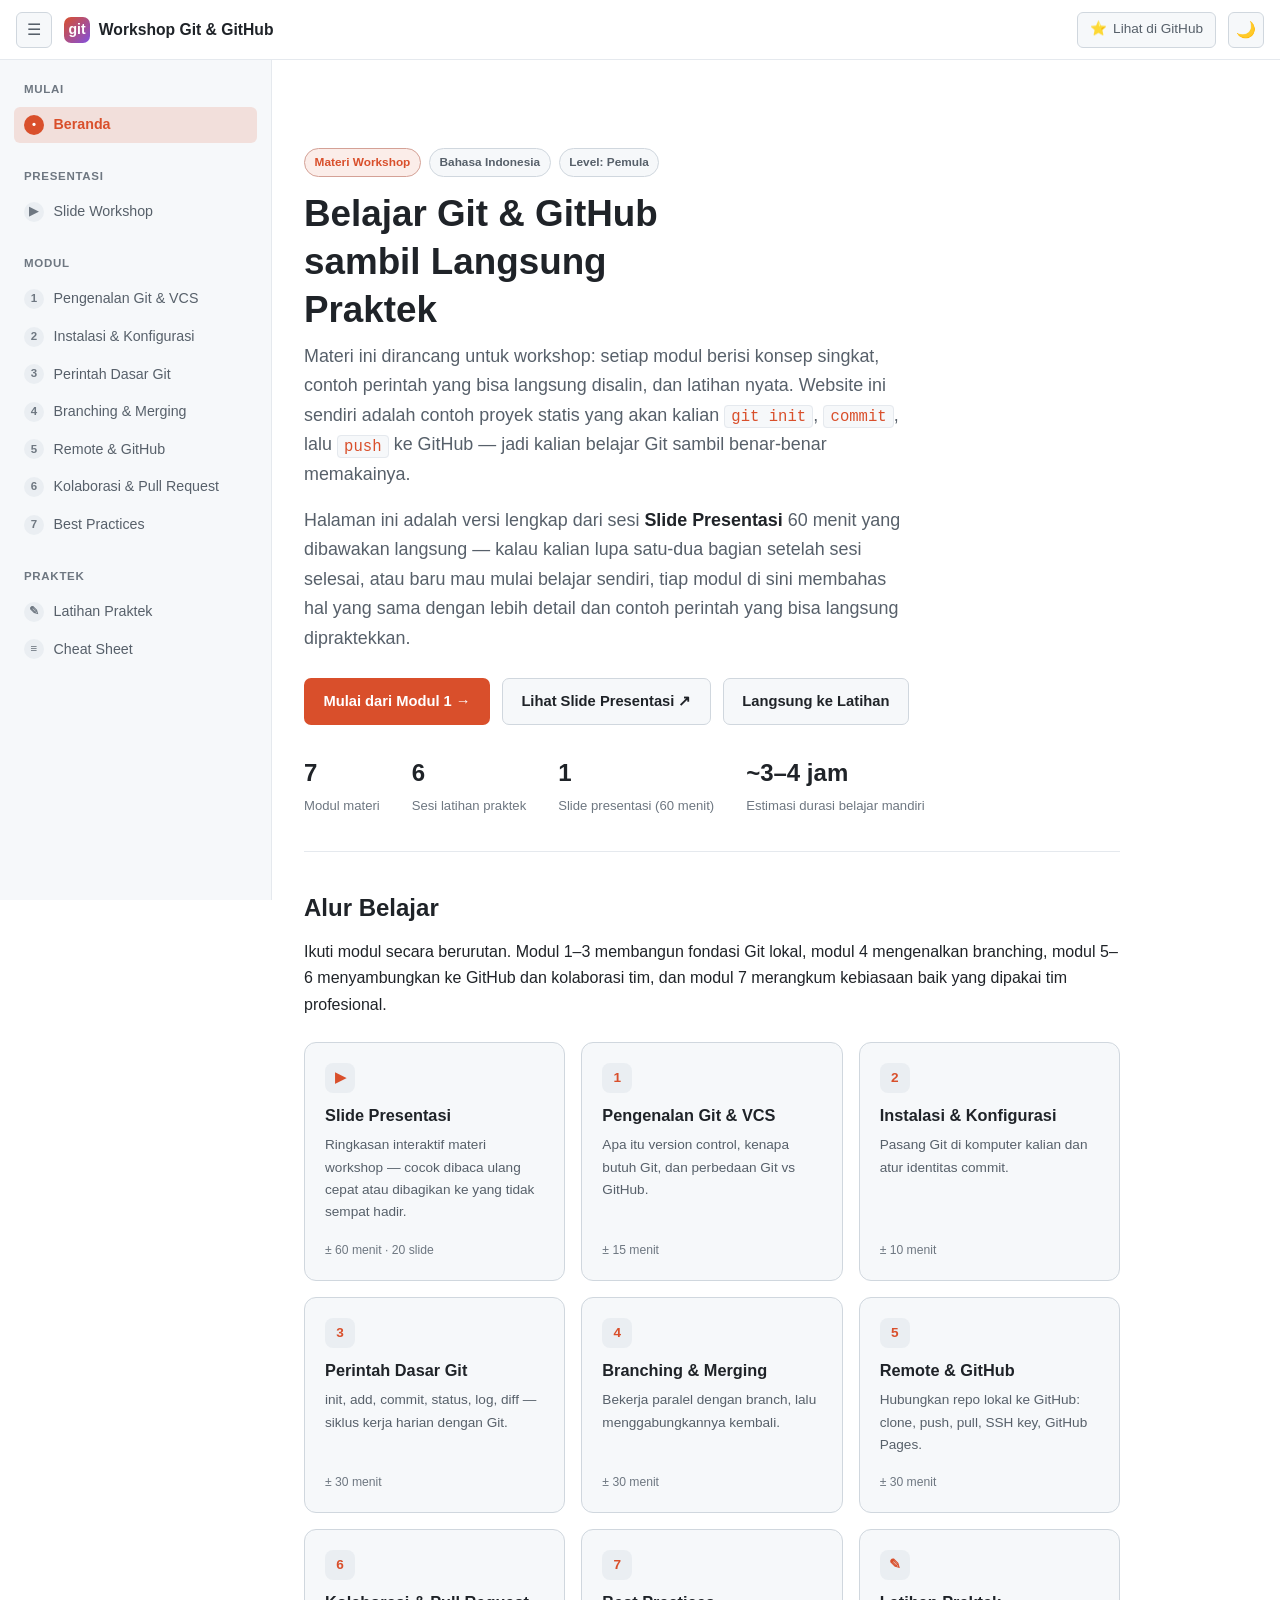
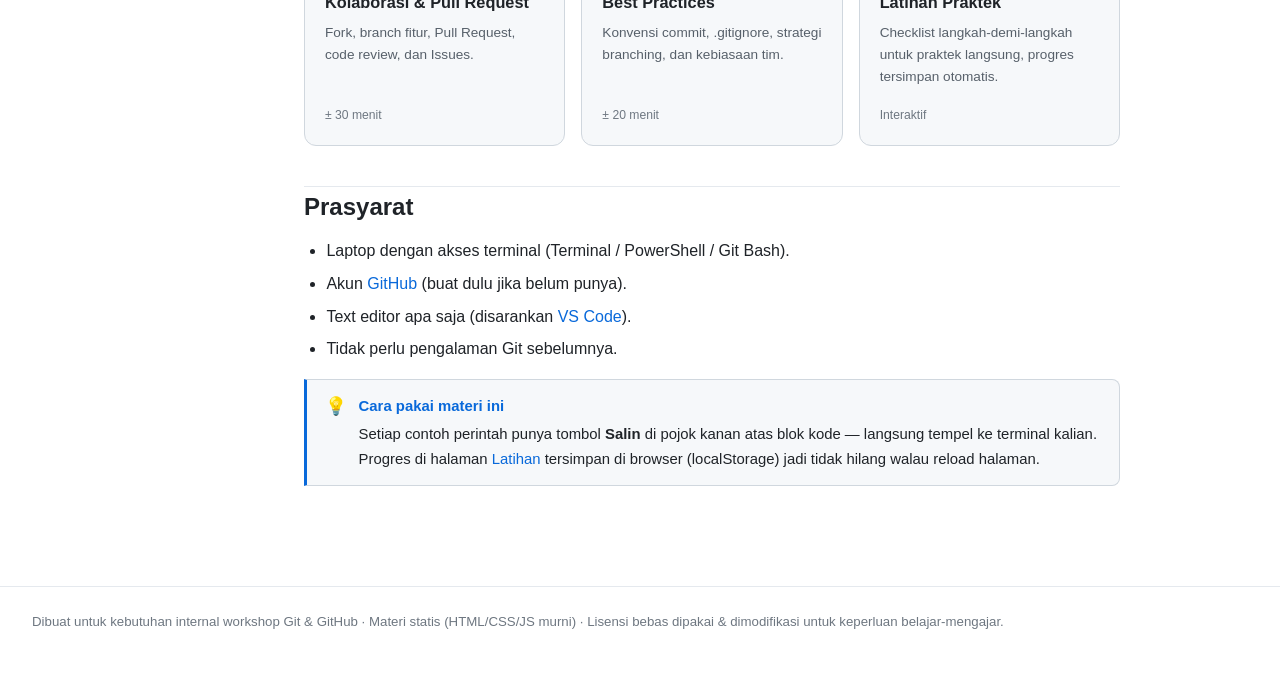
==== commit c86d0039: "Refactor code structure for improved readability and maintainability" ====
--- a/index.html
+++ b/index.html
@@ -1,2094 +1,183 @@
-<!doctype html>
+<!DOCTYPE html>
 <html lang="id">
-  <head>
-    <meta charset="UTF-8" />
-    <meta name="viewport" content="width=device-width, initial-scale=1.0" />
-    <title>Git &amp; GitHub Fundamentals — Materi Workshop</title>
-    <style>
-      :root {
-        --bg: #eef1ec;
-        --bg-raised: #e2e6dd;
-        --bg-sunk: #e6e9e1;
-        --ink: #171a17;
-        --ink-soft: #4b5148;
-        --ink-faint: #7c8277;
-        --line: #c7cdc0;
-        --line-strong: #aab19f;
-        --ember: #c9451c;
-        --ember-ink: #ffffff;
-        --ember-soft: #f1ddd0;
-        --leaf: #2c7d5b;
-        --leaf-soft: #d9ecdf;
-        --rose: #a8352f;
-        --rose-soft: #f3ddd7;
-        --term-bg: #1c1f1a;
-        --term-ink: #e9ece2;
-        --term-line: #33372f;
-        --shadow: 0 24px 60px -28px rgba(20, 22, 16, 0.35);
-        --font-mono:
-          ui-monospace, "SF Mono", "Cascadia Code", "JetBrains Mono", Menlo,
-          Consolas, "Liberation Mono", monospace;
-        --font-sans:
-          -apple-system, "SF Pro Text", "Segoe UI", Roboto, "Helvetica Neue",
-          Arial, sans-serif;
-      }
-      @media (prefers-color-scheme: dark) {
-        :root {
-          --bg: #0f120e;
-          --bg-raised: #171b14;
-          --bg-sunk: #0c0e0a;
-          --ink: #e9ece2;
-          --ink-soft: #a8ae9e;
-          --ink-faint: #767c6e;
-          --line: #272c22;
-          --line-strong: #363c30;
-          --ember: #ef7a48;
-          --ember-ink: #1a0f08;
-          --ember-soft: #2e2015;
-          --leaf: #63bd8f;
-          --leaf-soft: #152a1f;
-          --rose: #e2837c;
-          --rose-soft: #2c1917;
-          --term-bg: #0a0c08;
-          --term-ink: #dfe4d6;
-          --term-line: #22261e;
-          --shadow: 0 24px 70px -24px rgba(0, 0, 0, 0.6);
-        }
-      }
-      :root[data-theme="dark"] {
-        --bg: #0f120e;
-        --bg-raised: #171b14;
-        --bg-sunk: #0c0e0a;
-        --ink: #e9ece2;
-        --ink-soft: #a8ae9e;
-        --ink-faint: #767c6e;
-        --line: #272c22;
-        --line-strong: #363c30;
-        --ember: #ef7a48;
-        --ember-ink: #1a0f08;
-        --ember-soft: #2e2015;
-        --leaf: #63bd8f;
-        --leaf-soft: #152a1f;
-        --rose: #e2837c;
-        --rose-soft: #2c1917;
-        --term-bg: #0a0c08;
-        --term-ink: #dfe4d6;
-        --term-line: #22261e;
-        --shadow: 0 24px 70px -24px rgba(0, 0, 0, 0.6);
-      }
-      :root[data-theme="light"] {
-        --bg: #eef1ec;
-        --bg-raised: #e2e6dd;
-        --bg-sunk: #e6e9e1;
-        --ink: #171a17;
-        --ink-soft: #4b5148;
-        --ink-faint: #7c8277;
-        --line: #c7cdc0;
-        --line-strong: #aab19f;
-        --ember: #c9451c;
-        --ember-ink: #ffffff;
-        --ember-soft: #f1ddd0;
-        --leaf: #2c7d5b;
-        --leaf-soft: #d9ecdf;
-        --rose: #a8352f;
-        --rose-soft: #f3ddd7;
-        --term-bg: #1c1f1a;
-        --term-ink: #e9ece2;
-        --term-line: #33372f;
-        --shadow: 0 24px 60px -28px rgba(20, 22, 16, 0.35);
-      }
+<head>
+<meta charset="UTF-8">
+<meta name="viewport" content="width=device-width, initial-scale=1.0">
+<title>Workshop Git &amp; GitHub — Belajar Version Control dari Nol</title>
+<meta name="description" content="Materi workshop Git & GitHub untuk pemula: instalasi, perintah dasar, branching, remote, kolaborasi lewat Pull Request, sampai best practice.">
+<link rel="icon" type="image/svg+xml" href="assets/favicon.svg">
+<link rel="stylesheet" href="css/style.css">
+</head>
+<body>
+<a class="skip-link" href="#main">Lewati ke konten utama</a>
 
-      * {
-        box-sizing: border-box;
-      }
-      html,
-      body {
-        height: 100%;
-      }
-      body {
-        margin: 0;
-        background: var(--bg);
-        color: var(--ink);
-        font-family: var(--font-sans);
-        -webkit-font-smoothing: antialiased;
-        background-image:
-          radial-gradient(
-            ellipse 80% 60% at 50% -10%,
-            color-mix(in srgb, var(--ember) 7%, transparent),
-            transparent
-          ),
-          repeating-linear-gradient(
-            0deg,
-            color-mix(in srgb, var(--ink) 3%, transparent) 0px,
-            transparent 1px,
-            transparent 96px
-          ),
-          repeating-linear-gradient(
-            90deg,
-            color-mix(in srgb, var(--ink) 3%, transparent) 0px,
-            transparent 1px,
-            transparent 96px
-          );
-      }
-      ::selection {
-        background: var(--ember);
-        color: var(--ember-ink);
-      }
-      a {
-        color: var(--ember);
-      }
-      :focus-visible {
-        outline: 2px solid var(--ember);
-        outline-offset: 3px;
-        border-radius: 2px;
-      }
-      h1,
-      h2,
-      h3,
-      p {
-        margin: 0;
-        text-wrap: balance;
-      }
-      p {
-        text-wrap: pretty;
-      }
+<header class="topbar">
+  <button class="icon-btn menu-toggle" data-menu-toggle aria-label="Buka menu" aria-expanded="false">☰</button>
+  <a class="brand" href="index.html">
+    <span class="logo-mark">git</span>
+    <span>Workshop Git &amp; GitHub</span>
+  </a>
+  <div class="topbar-spacer"></div>
+  <!-- TODO: ganti href di bawah dengan URL repo GitHub Anda setelah di-push -->
+  <a class="gh-link" href="https://github.com/" target="_blank" rel="noopener">
+    <span>⭐</span><span>Lihat di GitHub</span>
+  </a>
+  <button class="icon-btn" data-theme-toggle aria-label="Ganti tema">🌙</button>
+</header>
 
-      /* ---------- chrome ---------- */
-      .chrome {
-        position: fixed;
-        top: 0;
-        left: 0;
-        right: 0;
-        z-index: 40;
-        display: flex;
-        align-items: center;
-        justify-content: space-between;
-        padding: 0 20px;
-        height: 44px;
-        background: color-mix(in srgb, var(--bg) 88%, transparent);
-        backdrop-filter: blur(10px);
-        border-bottom: 1px solid var(--line);
-        font-family: var(--font-mono);
-        font-size: 0.72rem;
-        color: var(--ink-faint);
-      }
-      .chrome .prompt {
-        display: flex;
-        align-items: center;
-        gap: 8px;
-      }
-      .chrome .prompt b {
-        color: var(--leaf);
-        font-weight: 600;
-      }
-      .chrome .prompt span.path {
-        color: var(--ink-soft);
-      }
-      .chrome .right {
-        display: flex;
-        align-items: center;
-        gap: 14px;
-      }
-      .chrome .count {
-        font-variant-numeric: tabular-nums;
-        letter-spacing: 0.02em;
-        color: var(--ink-soft);
-      }
+<div class="sidebar-backdrop" data-sidebar-backdrop></div>
 
-      .progress-track {
-        position: fixed;
-        top: 44px;
-        left: 0;
-        right: 0;
-        height: 2px;
-        z-index: 40;
-        background: var(--line);
-      }
-      .progress-fill {
-        height: 100%;
-        width: 0%;
-        background: var(--ember);
-        transition: width 0.15s ease-out;
-      }
-      @media (prefers-reduced-motion: reduce) {
-        .progress-fill {
-          transition: none;
-        }
-      }
+<div class="layout">
+  <nav class="sidebar" aria-label="Navigasi modul">
+    <div class="side-group">
+      <div class="side-group-title">Mulai</div>
+      <a class="side-link" href="index.html"><span class="num">•</span> Beranda</a>
+    </div>
+    <div class="side-group">
+      <div class="side-group-title">Presentasi</div>
+      <a class="side-link" href="slide.html" target="_blank" rel="noopener"><span class="num">▶</span> Slide Workshop</a>
+    </div>
+    <div class="side-group">
+      <div class="side-group-title">Modul</div>
+      <a class="side-link" href="modul-01-pengenalan.html"><span class="num">1</span> Pengenalan Git &amp; VCS</a>
+      <a class="side-link" href="modul-02-instalasi.html"><span class="num">2</span> Instalasi &amp; Konfigurasi</a>
+      <a class="side-link" href="modul-03-dasar-git.html"><span class="num">3</span> Perintah Dasar Git</a>
+      <a class="side-link" href="modul-04-branching.html"><span class="num">4</span> Branching &amp; Merging</a>
+      <a class="side-link" href="modul-05-remote-github.html"><span class="num">5</span> Remote &amp; GitHub</a>
+      <a class="side-link" href="modul-06-kolaborasi.html"><span class="num">6</span> Kolaborasi &amp; Pull Request</a>
+      <a class="side-link" href="modul-07-best-practices.html"><span class="num">7</span> Best Practices</a>
+    </div>
+    <div class="side-group">
+      <div class="side-group-title">Praktek</div>
+      <a class="side-link" href="latihan.html"><span class="num">✎</span> Latihan Praktek</a>
+      <a class="side-link" href="referensi.html"><span class="num">≡</span> Cheat Sheet</a>
+    </div>
+  </nav>
 
-      .rail {
-        position: fixed;
-        right: 14px;
-        top: 50%;
-        transform: translateY(-50%);
-        width: 3px;
-        height: min(46vh, 360px);
-        border-radius: 2px;
-        background: var(--line);
-        z-index: 40;
-        cursor: pointer;
-      }
-      .rail-fill {
-        position: absolute;
-        top: 0;
-        left: 0;
-        width: 100%;
-        height: 4%;
-        background: var(--ember);
-        border-radius: 2px;
-        transition: height 0.15s ease-out;
-      }
-      @media (prefers-reduced-motion: reduce) {
-        .rail-fill {
-          transition: none;
-        }
-      }
+  <main class="content" id="main">
+    <section class="hero">
+      <div class="badge-row">
+        <span class="badge accent">Materi Workshop</span>
+        <span class="badge">Bahasa Indonesia</span>
+        <span class="badge">Level: Pemula</span>
+      </div>
+      <h1>Belajar Git &amp; GitHub sambil Langsung Praktek</h1>
+      <p class="lead">
+        Materi ini dirancang untuk workshop: setiap modul berisi konsep singkat, contoh perintah
+        yang bisa langsung disalin, dan latihan nyata. Website ini sendiri adalah contoh proyek
+        statis yang akan kalian <code>git init</code>, <code>commit</code>, lalu <code>push</code> ke GitHub —
+        jadi kalian belajar Git sambil benar-benar memakainya.
+      </p>
+      <p class="lead">
+        Halaman ini adalah versi lengkap dari sesi <strong>Slide Presentasi</strong> 60 menit yang
+        dibawakan langsung — kalau kalian lupa satu-dua bagian setelah sesi selesai, atau baru mau
+        mulai belajar sendiri, tiap modul di sini membahas hal yang sama dengan lebih detail dan
+        contoh perintah yang bisa langsung dipraktekkan.
+      </p>
+      <div class="hero-actions">
+        <a class="btn btn-primary" href="modul-01-pengenalan.html">Mulai dari Modul 1 →</a>
+        <a class="btn btn-secondary" href="slide.html" target="_blank" rel="noopener">Lihat Slide Presentasi ↗</a>
+        <a class="btn btn-secondary" href="latihan.html">Langsung ke Latihan</a>
+      </div>
+      <div class="stat-row">
+        <div class="stat"><b>7</b><span>Modul materi</span></div>
+        <div class="stat"><b>6</b><span>Sesi latihan praktek</span></div>
+        <div class="stat"><b>1</b><span>Slide presentasi (60 menit)</span></div>
+        <div class="stat"><b>~3–4 jam</b><span>Estimasi durasi belajar mandiri</span></div>
+      </div>
+    </section>
 
-      .nav-buttons {
-        position: fixed;
-        right: 20px;
-        bottom: 18px;
-        z-index: 40;
-        display: flex;
-        gap: 8px;
-      }
-      .nav-buttons button {
-        width: 36px;
-        height: 36px;
-        border-radius: 8px;
-        border: 1px solid var(--line-strong);
-        background: var(--bg-raised);
-        color: var(--ink);
-        font-family: var(--font-mono);
-        font-size: 1rem;
-        cursor: pointer;
-        display: flex;
-        align-items: center;
-        justify-content: center;
-      }
-      .nav-buttons button:hover {
-        border-color: var(--ember);
-        color: var(--ember);
-      }
+    <h2 id="alur">Alur Belajar</h2>
+    <p>
+      Ikuti modul secara berurutan. Modul 1–3 membangun fondasi Git lokal, modul 4 mengenalkan
+      branching, modul 5–6 menyambungkan ke GitHub dan kolaborasi tim, dan modul 7 merangkum
+      kebiasaan baik yang dipakai tim profesional.
+    </p>
 
-      .kbd-hint {
-        position: fixed;
-        left: 20px;
-        bottom: 18px;
-        z-index: 40;
-        font-family: var(--font-mono);
-        font-size: 0.68rem;
-        color: var(--ink-faint);
-      }
-      @media (max-width: 640px) {
-        .kbd-hint {
-          display: none;
-        }
-      }
+    <div class="card-grid">
+      <a class="module-card" href="slide.html" target="_blank" rel="noopener">
+        <span class="num">▶</span>
+        <h3>Slide Presentasi</h3>
+        <p>Ringkasan interaktif materi workshop — cocok dibaca ulang cepat atau dibagikan ke yang tidak sempat hadir.</p>
+        <span class="meta">± 60 menit · 20 slide</span>
+      </a>
+      <a class="module-card" href="modul-01-pengenalan.html">
+        <span class="num">1</span>
+        <h3>Pengenalan Git &amp; VCS</h3>
+        <p>Apa itu version control, kenapa butuh Git, dan perbedaan Git vs GitHub.</p>
+        <span class="meta">± 15 menit</span>
+      </a>
+      <a class="module-card" href="modul-02-instalasi.html">
+        <span class="num">2</span>
+        <h3>Instalasi &amp; Konfigurasi</h3>
+        <p>Pasang Git di komputer kalian dan atur identitas commit.</p>
+        <span class="meta">± 10 menit</span>
+      </a>
+      <a class="module-card" href="modul-03-dasar-git.html">
+        <span class="num">3</span>
+        <h3>Perintah Dasar Git</h3>
+        <p>init, add, commit, status, log, diff — siklus kerja harian dengan Git.</p>
+        <span class="meta">± 30 menit</span>
+      </a>
+      <a class="module-card" href="modul-04-branching.html">
+        <span class="num">4</span>
+        <h3>Branching &amp; Merging</h3>
+        <p>Bekerja paralel dengan branch, lalu menggabungkannya kembali.</p>
+        <span class="meta">± 30 menit</span>
+      </a>
+      <a class="module-card" href="modul-05-remote-github.html">
+        <span class="num">5</span>
+        <h3>Remote &amp; GitHub</h3>
+        <p>Hubungkan repo lokal ke GitHub: clone, push, pull, SSH key, GitHub Pages.</p>
+        <span class="meta">± 30 menit</span>
+      </a>
+      <a class="module-card" href="modul-06-kolaborasi.html">
+        <span class="num">6</span>
+        <h3>Kolaborasi &amp; Pull Request</h3>
+        <p>Fork, branch fitur, Pull Request, code review, dan Issues.</p>
+        <span class="meta">± 30 menit</span>
+      </a>
+      <a class="module-card" href="modul-07-best-practices.html">
+        <span class="num">7</span>
+        <h3>Best Practices</h3>
+        <p>Konvensi commit, .gitignore, strategi branching, dan kebiasaan tim.</p>
+        <span class="meta">± 20 menit</span>
+      </a>
+      <a class="module-card" href="latihan.html">
+        <span class="num">✎</span>
+        <h3>Latihan Praktek</h3>
+        <p>Checklist langkah-demi-langkah untuk praktek langsung, progres tersimpan otomatis.</p>
+        <span class="meta">Interaktif</span>
+      </a>
+    </div>
 
-      /* ---------- deck / slides ---------- */
-      main#deck {
-        scroll-snap-type: y mandatory;
-        overflow-y: auto;
-        height: 100vh;
-      }
-      .slide {
-        min-height: 100vh;
-        scroll-snap-align: start;
-        display: flex;
-        flex-direction: column;
-        justify-content: center;
-        padding: 88px clamp(24px, 6vw, 96px) 64px;
-        border-bottom: 1px solid var(--line);
-        position: relative;
-      }
-      .slide-inner {
-        max-width: 1180px;
-        margin: 0 auto;
-        width: 100%;
-      }
+    <h2 id="prasyarat">Prasyarat</h2>
+    <ul>
+      <li>Laptop dengan akses terminal (Terminal / PowerShell / Git Bash).</li>
+      <li>Akun <a href="https://github.com" target="_blank" rel="noopener">GitHub</a> (buat dulu jika belum punya).</li>
+      <li>Text editor apa saja (disarankan <a href="https://code.visualstudio.com" target="_blank" rel="noopener">VS Code</a>).</li>
+      <li>Tidak perlu pengalaman Git sebelumnya.</li>
+    </ul>
 
-      .kicker {
-        font-family: var(--font-mono);
-        font-size: 0.74rem;
-        text-transform: uppercase;
-        letter-spacing: 0.14em;
-        color: var(--ember);
-        margin-bottom: 18px;
-        display: flex;
-        align-items: center;
-        gap: 0.5em;
-        font-weight: 600;
-      }
-      .kicker::before {
-        content: "//";
-        opacity: 0.55;
-        letter-spacing: 0;
-      }
-
-      h2.title {
-        font-weight: 700;
-        font-size: clamp(1.8rem, 3.4vw, 2.7rem);
-        line-height: 1.14;
-        letter-spacing: -0.01em;
-        max-width: 20ch;
-      }
-      .lede {
-        margin-top: 18px;
-        font-size: 1.06rem;
-        line-height: 1.65;
-        color: var(--ink-soft);
-        max-width: 58ch;
-      }
-
-      .split {
-        display: grid;
-        grid-template-columns: 1fr 1fr;
-        gap: clamp(28px, 4vw, 72px);
-        align-items: center;
-        margin-top: 34px;
-      }
-      @media (max-width: 900px) {
-        .split {
-          grid-template-columns: 1fr;
-        }
-      }
-      .stack {
-        display: flex;
-        flex-direction: column;
-        gap: 14px;
-      }
-
-      /* ---------- terminal ---------- */
-      .terminal {
-        background: var(--term-bg);
-        color: var(--term-ink);
-        border-radius: 10px;
-        border: 1px solid var(--term-line);
-        box-shadow: var(--shadow);
-        overflow: hidden;
-      }
-      .terminal-bar {
-        display: flex;
-        align-items: center;
-        gap: 6px;
-        padding: 10px 14px;
-        border-bottom: 1px solid var(--term-line);
-      }
-      .terminal-bar .dot {
-        width: 8px;
-        height: 8px;
-        border-radius: 50%;
-        background: var(--term-line);
-      }
-      .terminal-bar .label {
-        margin-left: 8px;
-        font-family: var(--font-mono);
-        font-size: 0.68rem;
-        color: #7c8272;
-      }
-      .terminal-body {
-        padding: 20px 22px;
-        font-family: var(--font-mono);
-        font-size: 0.85rem;
-        line-height: 1.85;
-        overflow-x: auto;
-      }
-      .terminal-body .ln {
-        white-space: pre;
-      }
-      .terminal-body .prompt::before {
-        content: "$ ";
-        color: var(--leaf);
-      }
-      .terminal-body .c-out {
-        color: #a9af9e;
-      }
-      .terminal-body .c-dim {
-        color: #6e7466;
-      }
-      .terminal-body .c-em {
-        color: #f0a06a;
-      }
-
-      /* ---------- generic cards ---------- */
-      .card {
-        background: var(--bg-raised);
-        border: 1px solid var(--line);
-        border-radius: 10px;
-        padding: 20px 22px;
-      }
-      .chip {
-        display: inline-flex;
-        align-items: center;
-        gap: 6px;
-        font-family: var(--font-mono);
-        font-size: 0.72rem;
-        font-weight: 600;
-        padding: 3px 9px;
-        border-radius: 5px;
-        letter-spacing: 0.02em;
-      }
-      .chip.ember {
-        background: var(--ember-soft);
-        color: var(--ember);
-      }
-      .chip.leaf {
-        background: var(--leaf-soft);
-        color: var(--leaf);
-      }
-      .chip.rose {
-        background: var(--rose-soft);
-        color: var(--rose);
-      }
-      code.inline {
-        font-family: var(--font-mono);
-        font-size: 0.9em;
-        background: var(--bg-sunk);
-        border: 1px solid var(--line);
-        padding: 0.08em 0.42em;
-        border-radius: 4px;
-        color: var(--ink);
-      }
-
-      /* ---------- flow (three areas / workflow) ---------- */
-      .flow {
-        display: flex;
-        align-items: stretch;
-        gap: 0;
-        margin-top: 8px;
-      }
-      .flow-box {
-        flex: 1;
-        background: var(--bg-raised);
-        border: 1px solid var(--line);
-        border-radius: 10px;
-        padding: 20px 16px;
-        text-align: center;
-      }
-      .flow-box h4 {
-        font-size: 0.92rem;
-        margin: 0 0 6px;
-      }
-      .flow-box p {
-        font-size: 0.8rem;
-        color: var(--ink-faint);
-        line-height: 1.5;
-        margin: 0;
-      }
-      .flow-arrow {
-        flex: 0 0 auto;
-        width: 64px;
-        display: flex;
-        flex-direction: column;
-        align-items: center;
-        justify-content: center;
-        gap: 4px;
-        padding: 0 6px;
-      }
-      .flow-arrow .fn {
-        font-family: var(--font-mono);
-        font-size: 0.64rem;
-        color: var(--ember);
-        white-space: nowrap;
-      }
-      .flow-arrow svg {
-        width: 44px;
-        height: 16px;
-      }
-      @media (max-width: 760px) {
-        .flow {
-          flex-direction: column;
-        }
-        .flow-arrow {
-          width: auto;
-          padding: 6px 0;
-          transform: rotate(90deg);
-        }
-      }
-
-      /* ---------- tables / compare / steps ---------- */
-      .tbl-wrap {
-        overflow-x: auto;
-        margin-top: 28px;
-        border: 1px solid var(--line);
-        border-radius: 10px;
-      }
-      table.ref {
-        width: 100%;
-        border-collapse: collapse;
-        font-size: 0.9rem;
-        min-width: 600px;
-      }
-      table.ref th,
-      table.ref td {
-        text-align: left;
-        padding: 13px 16px;
-        border-bottom: 1px solid var(--line);
-        vertical-align: top;
-      }
-      table.ref th {
-        font-family: var(--font-mono);
-        font-size: 0.66rem;
-        text-transform: uppercase;
-        letter-spacing: 0.08em;
-        color: var(--ink-faint);
-        background: var(--bg-sunk);
-      }
-      table.ref tr:last-child td {
-        border-bottom: none;
-      }
-
-      .compare {
-        display: grid;
-        grid-template-columns: 1fr 1fr;
-        gap: 20px;
-        margin-top: 32px;
-      }
-      @media (max-width: 760px) {
-        .compare {
-          grid-template-columns: 1fr;
-        }
-      }
-      .compare .col {
-        border-radius: 10px;
-        padding: 22px;
-        border: 1px solid var(--line);
-      }
-      .compare .col.a {
-        background: var(--leaf-soft);
-        border-color: color-mix(in srgb, var(--leaf) 30%, var(--line));
-      }
-      .compare .col.b {
-        background: var(--ember-soft);
-        border-color: color-mix(in srgb, var(--ember) 30%, var(--line));
-      }
-      .compare h4 {
-        font-size: 1rem;
-        margin: 0 0 10px;
-      }
-      .compare .col.a h4 {
-        color: var(--leaf);
-      }
-      .compare .col.b h4 {
-        color: var(--ember);
-      }
-      .compare ul {
-        margin: 0;
-        padding-left: 1.1em;
-        font-size: 0.86rem;
-        line-height: 1.7;
-        color: var(--ink-soft);
-      }
-
-      .steps {
-        display: flex;
-        flex-direction: column;
-        gap: 0;
-        margin-top: 30px;
-      }
-      .step {
-        display: grid;
-        grid-template-columns: 38px 1fr;
-        gap: 16px;
-        padding: 14px 0;
-        border-top: 1px solid var(--line);
-      }
-      .step:last-child {
-        border-bottom: 1px solid var(--line);
-      }
-      .step .num {
-        font-family: var(--font-mono);
-        color: var(--ember);
-        font-weight: 600;
-        font-variant-numeric: tabular-nums;
-      }
-      .step h4 {
-        font-size: 0.96rem;
-        margin: 0 0 4px;
-      }
-      .step p {
-        font-size: 0.85rem;
-        color: var(--ink-soft);
-        margin: 0;
-      }
-
-      /* ---------- svg diagram helpers ---------- */
-      .diagram-wrap {
-        margin-top: 8px;
-      }
-      svg text {
-        font-family: var(--font-mono);
-      }
-      .node-fill {
-        fill: var(--bg-raised);
-      }
-      .node-stroke {
-        stroke: var(--ink-faint);
-      }
-      .edge {
-        stroke: var(--line-strong);
-        stroke-width: 2;
-        fill: none;
-      }
-      .hashlbl {
-        fill: var(--ink-faint);
-        font-size: 10px;
-      }
-
-      /* ---------- cover ---------- */
-      .cover-eyebrow {
-        font-family: var(--font-mono);
-        font-size: 0.8rem;
-        color: var(--leaf);
-        letter-spacing: 0.1em;
-        text-transform: uppercase;
-        margin-bottom: 22px;
-      }
-      .cover h1 {
-        font-family: var(--font-mono);
-        font-weight: 600;
-        font-size: clamp(2.2rem, 6.4vw, 4.6rem);
-        line-height: 1.08;
-        letter-spacing: -0.01em;
-        color: var(--ink);
-        max-width: 16ch;
-      }
-      .cover .sub {
-        margin-top: 22px;
-        font-size: clamp(1.02rem, 1.8vw, 1.22rem);
-        color: var(--ink-soft);
-        max-width: 46ch;
-        line-height: 1.55;
-      }
-      .cover .meta {
-        margin-top: 48px;
-        display: flex;
-        gap: 28px;
-        flex-wrap: wrap;
-        font-family: var(--font-mono);
-        font-size: 0.78rem;
-        color: var(--ink-faint);
-      }
-      .cover .meta b {
-        color: var(--ink-soft);
-        font-weight: 600;
-      }
-      .placeholder {
-        color: var(--ember);
-        border-bottom: 1px dashed var(--ember);
-        padding-bottom: 1px;
-      }
-
-      /* ---------- who am i ---------- */
-      .profile-card {
-        display: flex;
-        gap: 26px;
-        align-items: flex-start;
-      }
-      .avatar {
-        width: 96px;
-        height: 96px;
-        border-radius: 50%;
-        background: var(--bg-sunk);
-        border: 1px solid var(--line);
-        overflow: hidden;
-        flex: 0 0 auto;
-      }
-      .avatar img {
-        width: 100%;
-        height: 100%;
-        object-fit: cover;
-        display: block;
-      }
-      .profile-card .info h3 {
-        font-size: 1.4rem;
-        margin-bottom: 4px;
-      }
-      .profile-card .info .role {
-        font-family: var(--font-mono);
-        font-size: 0.8rem;
-        color: var(--leaf);
-        margin-bottom: 14px;
-      }
-      .profile-card .info ul {
-        margin: 0;
-        padding-left: 1.15em;
-        font-size: 0.92rem;
-        color: var(--ink-soft);
-        line-height: 1.8;
-      }
-
-      /* ---------- storytelling chain ---------- */
-      .story-chain {
-        display: flex;
-        flex-direction: column;
-        align-items: flex-start;
-        gap: 0;
-        max-width: 400px;
-      }
-      .story-item {
-        font-family: var(--font-mono);
-        font-size: 0.92rem;
-        padding: 11px 18px;
-        border-radius: 8px;
-        background: var(--bg-raised);
-        border: 1px solid var(--line);
-        width: 100%;
-      }
-      .story-item.old {
-        color: var(--ink-faint);
-        text-decoration: line-through;
-      }
-      .story-item.final {
-        color: var(--ink);
-        font-weight: 700;
-        border-color: var(--ember);
-        background: var(--ember-soft);
-        text-decoration: none;
-      }
-      .story-arrow {
-        font-family: var(--font-mono);
-        color: var(--ink-faint);
-        padding: 4px 0 4px 22px;
-        font-size: 0.85rem;
-      }
-
-      /* ---------- problem grid ---------- */
-      .problem-grid {
-        display: grid;
-        grid-template-columns: repeat(auto-fit, minmax(200px, 1fr));
-        gap: 14px;
-        margin-top: 32px;
-      }
-      .problem-card {
-        background: var(--rose-soft);
-        border: 1px solid color-mix(in srgb, var(--rose) 30%, var(--line));
-        border-radius: 10px;
-        padding: 16px 18px;
-      }
-      .problem-card b {
-        display: block;
-        color: var(--rose);
-        font-family: var(--font-mono);
-        font-size: 0.82rem;
-        margin-bottom: 6px;
-      }
-      .problem-card span {
-        font-size: 0.82rem;
-        color: var(--ink-soft);
-        line-height: 1.5;
-      }
-
-      /* ---------- analogy trio (VCS familiar examples) ---------- */
-      .analogy-trio {
-        display: grid;
-        grid-template-columns: repeat(auto-fit, minmax(190px, 1fr));
-        gap: 16px;
-        margin-top: 28px;
-      }
-      .analogy-trio .a-card {
-        background: var(--bg-raised);
-        border: 1px solid var(--line);
-        border-radius: 10px;
-        padding: 18px;
-        text-align: center;
-      }
-      .analogy-trio .a-card .tag {
-        font-family: var(--font-mono);
-        font-size: 0.68rem;
-        text-transform: uppercase;
-        letter-spacing: 0.08em;
-        color: var(--leaf);
-        margin-bottom: 8px;
-      }
-      .analogy-trio .a-card p {
-        font-size: 0.85rem;
-        color: var(--ink-soft);
-        line-height: 1.5;
-        margin: 0;
-      }
-
-      .analogy-callout {
-        border-left: 3px solid var(--ember);
-        padding: 4px 0 4px 20px;
-        margin-top: 26px;
-        font-size: 1.05rem;
-        font-style: italic;
-        color: var(--ink-soft);
-        max-width: 58ch;
-      }
-
-      /* ---------- chip cloud (advantages / alternatives) ---------- */
-      .chip-cloud {
-        display: flex;
-        flex-wrap: wrap;
-        gap: 12px;
-        margin-top: 30px;
-      }
-      .chip-cloud .adv {
-        background: var(--bg-raised);
-        border: 1px solid var(--line);
-        border-radius: 9px;
-        padding: 14px 18px;
-        min-width: 160px;
-        flex: 1 1 160px;
-      }
-      .chip-cloud .adv b {
-        display: block;
-        font-family: var(--font-mono);
-        font-size: 0.82rem;
-        color: var(--ember);
-        margin-bottom: 4px;
-      }
-      .chip-cloud .adv span {
-        font-size: 0.79rem;
-        color: var(--ink-faint);
-        line-height: 1.4;
-      }
-
-      /* ---------- glossary ---------- */
-      .glossary-grid {
-        display: grid;
-        grid-template-columns: repeat(auto-fit, minmax(220px, 1fr));
-        gap: 14px;
-        margin-top: 30px;
-      }
-      .glossary-grid .term {
-        background: var(--bg-raised);
-        border: 1px solid var(--line);
-        border-radius: 9px;
-        padding: 16px 18px;
-      }
-      .glossary-grid .term b {
-        font-family: var(--font-mono);
-        color: var(--ember);
-        font-size: 0.86rem;
-      }
-      .glossary-grid .term p {
-        margin-top: 6px;
-        font-size: 0.8rem;
-        color: var(--ink-soft);
-        line-height: 1.5;
-      }
-
-      /* ---------- link cards ---------- */
-      .link-cards {
-        display: grid;
-        grid-template-columns: repeat(auto-fit, minmax(240px, 1fr));
-        gap: 16px;
-        margin-top: 30px;
-      }
-      .link-cards a {
-        display: block;
-        background: var(--bg-raised);
-        border: 1px solid var(--line);
-        border-radius: 10px;
-        padding: 18px 20px;
-        text-decoration: none;
-        color: var(--ink);
-      }
-      .link-cards a:hover {
-        border-color: var(--ember);
-      }
-      .link-cards a b {
-        display: block;
-        font-size: 0.96rem;
-        margin-bottom: 4px;
-      }
-      .link-cards a span {
-        font-size: 0.78rem;
-        color: var(--ink-faint);
-      }
-
-      /* ---------- vs code gui mock ---------- */
-      .gui-mock {
-        background: var(--bg-sunk);
-        border: 1px solid var(--line);
-        border-radius: 10px;
-        overflow: hidden;
-        box-shadow: var(--shadow);
-      }
-      .gui-mock .gm-bar {
-        padding: 10px 14px;
-        font-family: var(--font-mono);
-        font-size: 0.68rem;
-        color: var(--ink-faint);
-        border-bottom: 1px solid var(--line);
-      }
-      .gui-mock .gm-body {
-        padding: 16px 18px;
-        font-size: 0.82rem;
-      }
-      .gui-row {
-        display: flex;
-        align-items: center;
-        justify-content: space-between;
-        padding: 8px 10px;
-        border-radius: 6px;
-        margin-bottom: 6px;
-        background: var(--bg-raised);
-      }
-      .gui-row span.fname {
-        font-family: var(--font-mono);
-        font-size: 0.78rem;
-        color: var(--ink-soft);
-      }
-      .gui-row span.tag {
-        font-family: var(--font-mono);
-        font-size: 0.66rem;
-        color: var(--leaf);
-      }
-      .gui-btn {
-        margin-top: 10px;
-        display: inline-block;
-        background: var(--leaf);
-        color: #fff;
-        font-family: var(--font-mono);
-        font-size: 0.76rem;
-        padding: 8px 16px;
-        border-radius: 6px;
-      }
-
-      footer.end {
-        margin-top: 44px;
-        padding-top: 22px;
-        border-top: 1px solid var(--line);
-        display: flex;
-        gap: 14px;
-        flex-wrap: wrap;
-      }
-    </style>
-  </head>
-  <body>
-    <div class="chrome">
-      <div class="prompt">
-        <b>andika</b
-        ><span class="path">@workshop:~/git-github-fundamentals$</span>
-      </div>
-      <div class="right">
-        <div class="count">
-          <span id="cur">01</span>&nbsp;/&nbsp;<span id="tot">20</span>
-        </div>
+    <div class="callout info">
+      <span class="callout-icon">💡</span>
+      <div>
+        <span class="callout-title">Cara pakai materi ini</span>
+        <p>
+          Setiap contoh perintah punya tombol <strong>Salin</strong> di pojok kanan atas blok kode —
+          langsung tempel ke terminal kalian. Progres di halaman <a href="latihan.html">Latihan</a>
+          tersimpan di browser (localStorage) jadi tidak hilang walau reload halaman.
+        </p>
       </div>
     </div>
-    <div class="progress-track">
-      <div class="progress-fill" id="progressFill"></div>
-    </div>
-    <div class="rail" id="rail">
-      <div class="rail-fill" id="railFill"></div>
-    </div>
-    <div class="nav-buttons">
-      <button id="prevBtn" aria-label="Slide sebelumnya">↑</button>
-      <button id="nextBtn" aria-label="Slide berikutnya">↓</button>
-    </div>
-    <div class="kbd-hint">↑ ↓ / spasi — navigasi</div>
+  </main>
+</div>
 
-    <main id="deck">
-      <!-- 1 — COVER -->
-      <section class="slide cover" id="s1">
-        <div class="slide-inner">
-          <div class="cover-eyebrow">workshop 60 menit</div>
-          <h1>Git &amp; GitHub Fundamentals</h1>
-          <p class="sub">
-            Memahami Version Control untuk Kolaborasi Software Development —
-            dimulai dari nol, tanpa asumsi kamu pernah pakai terminal sama
-            sekali.
-          </p>
-          <div class="meta">
-            <span><b>Pembicara</b> · Andika Prasetiawan</span>
-            <span><b>Instansi</b> · PT. Sarana Performa Sejahtera</span>
-            <span><b>Durasi</b> · ±60 menit</span>
-            <span>↓ tekan panah bawah / spasi untuk mulai</span>
-          </div>
-        </div>
-      </section>
+<footer class="site-footer">
+  Dibuat untuk kebutuhan internal workshop Git &amp; GitHub · Materi statis (HTML/CSS/JS murni) ·
+  Lisensi bebas dipakai &amp; dimodifikasi untuk keperluan belajar-mengajar.
+</footer>
 
-      <!-- 2 — WHO AM I -->
-      <section class="slide" id="s2">
-        <div class="slide-inner">
-          <div class="kicker">01 — kenalan dulu</div>
-          <h2 class="title">Sebelum mulai, kenalan sebentar</h2>
-          <div class="split">
-            <div class="profile-card">
-              <div class="avatar">
-                <img
-                  src="assets/andika-prasetiawan.png"
-                  alt="Foto Andika Prasetiawan"
-                />
-              </div>
-              <div class="info">
-                <h3>Andika Prasetiawan</h3>
-                <div class="role">
-                  Software Engineer · Full Stack Developer · PT. Sarana Performa
-                  Sejahtera
-                </div>
-                <ul>
-                  <li>
-                    3+ tahun berkarier sebagai Software Engineer / Full Stack
-                    Developer, sejak Mei 2023
-                  </li>
-                  <li>
-                    Sudah pakai Git tiap hari kerja sejak awal berkarier — udah
-                    kayak refleks, bukan lagi sesuatu yang dipikirin
-                  </li>
-                  <li>
-                    Merancang & membangun sendiri website workshop yang sedang
-                    kalian lihat ini — native HTML, CSS, dan JavaScript, tanpa
-                    framework
-                  </li>
-                </ul>
-              </div>
-            </div>
-            <div>
-              <p class="lede" style="margin-top: 0">
-                Tugas saya hari ini bukan bikin kalian hafal semua perintah Git
-                dalam satu jam. Tugas saya adalah bikin kalian
-                <strong>nggak takut lagi</strong> waktu dengar kata "commit",
-                "branch", atau "push".
-              </p>
-              <p class="lede">
-                Kalau di tengah sesi ada yang belum jelas — angkat tangan aja,
-                workshop ini interaktif.
-              </p>
-            </div>
-          </div>
-        </div>
-      </section>
-
-      <!-- 3 — WHY LEARN GIT -->
-      <section class="slide" id="s3">
-        <div class="slide-inner">
-          <div class="kicker">02 — kenapa ini penting</div>
-          <h2 class="title">Kenapa kita harus belajar Git?</h2>
-          <div class="chip-cloud">
-            <div class="adv">
-              <b>Dicari hampir semua lowongan</b
-              ><span
-                >Mayoritas lowongan software engineer & IT mencantumkan
-                "familiar dengan Git" sebagai syarat, bukan nilai plus.</span
-              >
-            </div>
-            <div class="adv">
-              <b>Standar kerja tim global</b
-              ><span
-                >Dari startup kecil sampai perusahaan besar, cara mereka
-                kolaborasi kode nyaris selalu lewat Git.</span
-              >
-            </div>
-            <div class="adv">
-              <b>Skill seumur karier</b
-              ><span
-                >Bahasa pemrograman bisa berganti tren, tapi Git tetap jadi
-                fondasi selama puluhan tahun terakhir.</span
-              >
-            </div>
-          </div>
-          <p class="analogy-callout">
-            Git itu kayak SIM buat developer — bukan penentu jago-tidaknya kamu
-            "menyetir", tapi tanpa itu kamu belum boleh masuk ke jalan raya
-            dunia kerja.
-          </p>
-        </div>
-      </section>
-
-      <!-- 4 — STORYTELLING -->
-      <section class="slide" id="s4">
-        <div class="slide-inner">
-          <div class="kicker">03 — cerita pembuka</div>
-          <h2 class="title">Pernah alami ini nggak?</h2>
-          <div class="split">
-            <div class="story-chain">
-              <div class="story-item old">Tugas.docx</div>
-              <div class="story-arrow">↓</div>
-              <div class="story-item old">Tugas_Final.docx</div>
-              <div class="story-arrow">↓</div>
-              <div class="story-item old">Tugas_Final_Fix.docx</div>
-              <div class="story-arrow">↓</div>
-              <div class="story-item final">Tugas_Final_Banget.docx</div>
-            </div>
-            <div>
-              <p
-                class="lede"
-                style="margin-top: 0; font-weight: 600; color: var(--ink)"
-              >
-                "Kalau file sudah sebanyak ini, gimana caranya kita tahu mana
-                yang paling benar?"
-              </p>
-              <p class="lede">
-                Dan ini baru satu orang, satu laptop. Bayangkan kalau file ini
-                dikerjakan bertiga, berempat, dalam waktu bersamaan.
-              </p>
-            </div>
-          </div>
-        </div>
-      </section>
-
-      <!-- 5 — THE PROBLEM -->
-      <section class="slide" id="s5">
-        <div class="slide-inner">
-          <div class="kicker">04 — masalah nyata</div>
-          <h2 class="title">Ini yang sebenarnya terjadi</h2>
-          <div class="problem-grid">
-            <div class="problem-card">
-              <b>File hilang</b
-              ><span
-                >Laptop rusak, folder ke-delete, tidak ada cadangan
-                riwayat.</span
-              >
-            </div>
-            <div class="problem-card">
-              <b>File tertimpa</b
-              ><span
-                >Kerjaan teman menimpa kerjaan kamu tanpa disadari siapa
-                pun.</span
-              >
-            </div>
-            <div class="problem-card">
-              <b>Kolaborasi sulit</b
-              ><span
-                >Kirim file bolak-balik lewat chat, bingung versi mana yang
-                aktif dikerjakan.</span
-              >
-            </div>
-            <div class="problem-card">
-              <b>Tidak ada histori</b
-              ><span>Tidak tahu siapa mengubah apa, kapan, dan kenapa.</span>
-            </div>
-            <div class="problem-card">
-              <b>Rollback susah</b
-              ><span
-                >Mau balik ke versi kemarin? Kalau tidak disimpan manual, ya
-                hilang.</span
-              >
-            </div>
-          </div>
-          <p class="analogy-callout">
-            Kerja bareng tanpa version control itu kayak masak bareng di satu
-            wajan tanpa komunikasi — ada yang nambahin garam padahal udah
-            keasinan duluan.
-          </p>
-        </div>
-      </section>
-
-      <!-- 6 — WHAT IS VCS -->
-      <section class="slide" id="s6">
-        <div class="slide-inner">
-          <div class="kicker">05 — solusinya</div>
-          <h2 class="title">Kenalkan: Version Control System</h2>
-          <p class="lede" style="margin-top: 0">
-            <strong>Version Control System (VCS)</strong> adalah sistem yang
-            mencatat setiap perubahan pada file dari waktu ke waktu — supaya
-            kamu bisa melihat, membandingkan, dan mengembalikan versi kapan pun
-            dibutuhkan.
-          </p>
-          <p class="lede">
-            Kalau kedengarannya asing, tenang — kamu sebenarnya sudah pernah
-            pakai versi sederhananya.
-          </p>
-          <div class="analogy-trio">
-            <div class="a-card">
-              <div class="tag">Google Docs</div>
-              <p>
-                Fitur "Version History" — bisa lihat & balik ke draft
-                sebelumnya.
-              </p>
-            </div>
-            <div class="a-card">
-              <div class="tag">Video Game</div>
-              <p>
-                Fitur "Save Game" — kalau salah jalan, tinggal load checkpoint.
-              </p>
-            </div>
-            <div class="a-card">
-              <div class="tag">Undo History</div>
-              <p>
-                Ctrl+Z bertingkat yang tidak pernah hilang meski aplikasi
-                ditutup.
-              </p>
-            </div>
-          </div>
-        </div>
-      </section>
-
-      <!-- 7 — TYPES OF VCS -->
-      <section class="slide" id="s7">
-        <div class="slide-inner">
-          <div class="kicker">06 — evolusinya</div>
-          <h2 class="title">Tiga generasi Version Control</h2>
-          <div class="flow">
-            <div class="flow-box">
-              <h4>Local VCS</h4>
-              <p>
-                Riwayat tersimpan di satu komputer saja. Tidak bisa dipakai
-                kolaborasi.
-              </p>
-            </div>
-            <div class="flow-arrow">
-              <span class="fn">evolusi</span
-              ><svg viewBox="0 0 44 16">
-                <line class="edge" x1="2" y1="8" x2="38" y2="8" />
-                <polygon points="36,3 44,8 36,13" fill="var(--ember)" />
-              </svg>
-            </div>
-            <div class="flow-box">
-              <h4>Centralized VCS</h4>
-              <p>
-                Satu server pusat menyimpan semua riwayat. Semua orang terhubung
-                ke situ.
-              </p>
-            </div>
-            <div class="flow-arrow">
-              <span class="fn">evolusi</span
-              ><svg viewBox="0 0 44 16">
-                <line class="edge" x1="2" y1="8" x2="38" y2="8" />
-                <polygon points="36,3 44,8 36,13" fill="var(--ember)" />
-              </svg>
-            </div>
-            <div
-              class="flow-box"
-              style="border-color: var(--leaf); background: var(--leaf-soft)"
-            >
-              <h4 style="color: var(--leaf)">Distributed VCS</h4>
-              <p>
-                Setiap orang punya salinan riwayat lengkap. Ini kategori Git.
-              </p>
-            </div>
-          </div>
-          <p class="analogy-callout">
-            Centralized itu kayak satu buku catatan dipegang bendahara kelas —
-            kalau bukunya hilang, semua data ikut hilang. Distributed itu kayak
-            semua anggota kelas punya fotokopi lengkap buku itu.
-          </p>
-        </div>
-      </section>
-
-      <!-- 8 — WHAT IS GIT -->
-      <section class="slide" id="s8">
-        <div class="slide-inner">
-          <div class="kicker">07 — kenalan sama git</div>
-          <h2 class="title">Apa sebenarnya Git itu?</h2>
-          <div class="split">
-            <div class="card">
-              <div class="kicker" style="margin-bottom: 14px">
-                fakta singkat
-              </div>
-              <div
-                class="stack"
-                style="font-size: 0.88rem; color: var(--ink-soft)"
-              >
-                <div>
-                  <span class="chip ember">2005</span> &nbsp;dibuat oleh
-                  <b>Linus Torvalds</b>, pencipta Linux
-                </div>
-                <div>
-                  <span class="chip leaf">maintainer</span> &nbsp;dilanjutkan
-                  oleh <b>Junio Hamano</b> sejak awal sampai sekarang
-                </div>
-                <div>
-                  <span class="chip rose">asal-usul</span> &nbsp;lahir dalam
-                  hitungan hari, saat tim kernel Linux kehilangan akses tool
-                  berbayar yang biasa mereka pakai
-                </div>
-                <div>
-                  <span class="chip ember">nama unik</span> &nbsp;Linus
-                  bercanda: "saya selalu namai proyek saya sesuai diri saya
-                  sendiri" — <em>git</em> adalah slang Inggris untuk "orang
-                  menyebalkan"
-                </div>
-              </div>
-            </div>
-            <div>
-              <p class="lede" style="margin-top: 0">
-                <strong>Git</strong> adalah software Distributed Version Control
-                yang dipasang di komputer kamu untuk mencatat setiap perubahan
-                proyek — kapan, oleh siapa, dan apa isinya.
-              </p>
-              <p class="analogy-callout" style="margin-top: 20px">
-                Git itu kayak kamera. Setiap kali kamu <em>commit</em>, Git
-                "memotret" kondisi seluruh proyek kamu saat itu juga — dan foto
-                itu tersimpan selamanya.
-              </p>
-            </div>
-          </div>
-        </div>
-      </section>
-
-      <!-- 9 — WHY INDUSTRY STANDARD -->
-      <section class="slide" id="s9">
-        <div class="slide-inner">
-          <div class="kicker">08 — kenapa dipilih semua orang</div>
-          <h2 class="title">Kenapa Git jadi standar industri</h2>
-          <div class="chip-cloud">
-            <div class="adv">
-              <b>Fast</b
-              ><span
-                >Hampir semua operasi jalan lokal di komputer, tanpa nunggu
-                server.</span
-              >
-            </div>
-            <div class="adv">
-              <b>Distributed</b
-              ><span
-                >Setiap salinan adalah cadangan lengkap — nggak ada satu titik
-                gagal.</span
-              >
-            </div>
-            <div class="adv">
-              <b>Reliable</b
-              ><span
-                >Setiap perubahan tercatat dengan ID unik, sulit rusak
-                diam-diam.</span
-              >
-            </div>
-            <div class="adv">
-              <b>Secure</b
-              ><span
-                >Riwayat dijaga dengan checksum kriptografis di setiap
-                commit.</span
-              >
-            </div>
-            <div class="adv">
-              <b>Offline</b
-              ><span
-                >Commit, lihat riwayat, buat branch — semua bisa tanpa
-                internet.</span
-              >
-            </div>
-            <div class="adv">
-              <b>Open Source</b
-              ><span
-                >Gratis, transparan, dan dikembangkan komunitas dunia.</span
-              >
-            </div>
-            <div class="adv">
-              <b>Dipakai global</b
-              ><span
-                >Dari startup sampai perusahaan raksasa, ini bahasa kolaborasi
-                bersama.</span
-              >
-            </div>
-          </div>
-        </div>
-      </section>
-
-      <!-- 10 — WHAT IS GITHUB -->
-      <section class="slide" id="s10">
-        <div class="slide-inner">
-          <div class="kicker">09 — beda tempat, beda peran</div>
-          <h2 class="title">Lalu, apa itu GitHub?</h2>
-          <div class="split">
-            <div>
-              <p class="lede" style="margin-top: 0">
-                <strong>GitHub</strong> adalah platform berbasis
-                <em>cloud</em> yang dibangun <u>di atas</u> Git — tempat
-                menyimpan repository secara online supaya bisa diakses &
-                dikerjakan bareng tim, kapan saja, dari mana saja.
-              </p>
-              <p class="analogy-callout">
-                Kalau Git itu mesinnya, GitHub itu bengkel + garasi bersama
-                tempat mesin itu dipakai rame-rame.
-              </p>
-            </div>
-            <div class="glossary-grid" style="margin-top: 0">
-              <div class="term">
-                <b>Cloud Repository</b>
-                <p>
-                  Salinan proyek tersimpan online, bisa diakses dari komputer
-                  mana pun.
-                </p>
-              </div>
-              <div class="term">
-                <b>Collaboration</b>
-                <p>
-                  Banyak orang bisa kerja di proyek yang sama secara
-                  terstruktur.
-                </p>
-              </div>
-              <div class="term">
-                <b>Open Source</b>
-                <p>Rumah bagi jutaan proyek open source dunia.</p>
-              </div>
-              <div class="term">
-                <b>Portfolio</b>
-                <p>Profil GitHub jadi bukti nyata kemampuan coding kamu.</p>
-              </div>
-            </div>
-          </div>
-        </div>
-      </section>
-
-      <!-- 11 — GIT VS GITHUB -->
-      <section class="slide" id="s11">
-        <div class="slide-inner">
-          <div class="kicker">10 — paling sering ketuker</div>
-          <h2 class="title">Git ≠ GitHub</h2>
-          <div class="tbl-wrap">
-            <table class="ref">
-              <thead>
-                <tr>
-                  <th>Git</th>
-                  <th>GitHub</th>
-                </tr>
-              </thead>
-              <tbody>
-                <tr>
-                  <td>Software yang di-install di komputer kamu</td>
-                  <td>Website / layanan cloud yang dibuka di browser</td>
-                </tr>
-                <tr>
-                  <td>Bekerja lokal, bisa offline sepenuhnya</td>
-                  <td>Butuh internet untuk sinkronisasi</td>
-                </tr>
-                <tr>
-                  <td>Mengatur riwayat & versi file</td>
-                  <td>Tempat menyimpan & berbagi riwayat itu bersama tim</td>
-                </tr>
-                <tr>
-                  <td>Dibuat oleh Linus Torvalds (2005)</td>
-                  <td>
-                    Dibuat oleh perusahaan terpisah (2008), kini dimiliki
-                    Microsoft
-                  </td>
-                </tr>
-              </tbody>
-            </table>
-          </div>
-          <p class="analogy-callout">
-            Git = kamera & Microsoft Word (alat kerja lokal). GitHub = Google
-            Photos, Google Drive, sekaligus media sosial buat developer.
-            <em
-              >Catatan: analogi ini disederhanakan, bukan definisi teknis
-              100%.</em
-            >
-          </p>
-        </div>
-      </section>
-
-      <!-- 12 — GITHUB ALTERNATIVES -->
-      <section class="slide" id="s12">
-        <div class="slide-inner">
-          <div class="kicker">11 — bukan satu-satunya</div>
-          <h2 class="title">GitHub punya beberapa "saudara"</h2>
-          <div class="chip-cloud">
-            <div class="adv">
-              <b>GitLab</b
-              ><span>Populer untuk DevOps & CI/CD terintegrasi.</span>
-            </div>
-            <div class="adv">
-              <b>Bitbucket</b
-              ><span
-                >Sering dipakai tim yang sudah pakai produk Atlassian (Jira,
-                Trello).</span
-              >
-            </div>
-            <div class="adv">
-              <b>Azure DevOps</b
-              ><span
-                >Pilihan umum di ekosistem perusahaan berbasis Microsoft.</span
-              >
-            </div>
-            <div class="adv">
-              <b>Gitea</b
-              ><span>Ringan, open source, cocok di-hosting sendiri.</span>
-            </div>
-            <div class="adv">
-              <b>Forgejo</b
-              ><span>Fork komunitas dari Gitea, fokus open governance.</span>
-            </div>
-          </div>
-          <p class="lede">
-            Kita pakai GitHub di workshop ini karena paling populer untuk
-            belajar & kolaborasi open source — paling banyak tutorial,
-            komunitas, dan lowongan kerja yang menyebutnya.
-          </p>
-        </div>
-      </section>
-
-      <!-- 13 — COMPLETE WORKFLOW -->
-      <section class="slide" id="s13">
-        <div class="slide-inner">
-          <div class="kicker">12 — gambaran besar</div>
-          <h2 class="title">Begini alurnya dari awal sampai akhir</h2>
-          <div class="diagram-wrap">
-            <svg
-              viewBox="0 0 640 260"
-              style="width: 100%; max-width: 640px; height: auto"
-            >
-              <path
-                class="edge"
-                d="M110,150 Q220,60 320,70"
-                marker-end="url(#arrow)"
-              />
-              <path
-                class="edge"
-                d="M320,90 Q420,140 520,150"
-                marker-end="url(#arrow)"
-              />
-              <path
-                class="edge"
-                d="M520,170 Q420,220 320,200"
-                marker-end="url(#arrow)"
-              />
-              <path
-                class="edge"
-                d="M320,180 Q220,140 130,155"
-                marker-end="url(#arrow)"
-              />
-              <defs>
-                <marker
-                  id="arrow"
-                  markerWidth="8"
-                  markerHeight="8"
-                  refX="4"
-                  refY="4"
-                  orient="auto"
-                >
-                  <path d="M0,0 L8,4 L0,8 Z" fill="var(--line-strong)" />
-                </marker>
-              </defs>
-              <circle
-                cx="100"
-                cy="160"
-                r="34"
-                class="node-fill"
-                stroke="var(--ember)"
-                stroke-width="2"
-              />
-              <text
-                x="100"
-                y="156"
-                text-anchor="middle"
-                font-size="11"
-                font-weight="600"
-                fill="var(--ember)"
-              >
-                Developer
-              </text>
-              <text
-                x="100"
-                y="170"
-                text-anchor="middle"
-                font-size="10"
-                fill="var(--ink-faint)"
-              >
-                A
-              </text>
-
-              <circle
-                cx="320"
-                cy="80"
-                r="38"
-                class="node-fill"
-                stroke="var(--leaf)"
-                stroke-width="2.5"
-              />
-              <text
-                x="320"
-                y="76"
-                text-anchor="middle"
-                font-size="11"
-                font-weight="600"
-                fill="var(--leaf)"
-              >
-                GitHub
-              </text>
-              <text
-                x="320"
-                y="90"
-                text-anchor="middle"
-                font-size="10"
-                fill="var(--ink-faint)"
-              >
-                (origin)
-              </text>
-
-              <circle
-                cx="530"
-                cy="160"
-                r="34"
-                class="node-fill node-stroke"
-                stroke-width="2"
-              />
-              <text
-                x="530"
-                y="156"
-                text-anchor="middle"
-                font-size="11"
-                font-weight="600"
-                fill="var(--ink)"
-              >
-                Developer
-              </text>
-              <text
-                x="530"
-                y="170"
-                text-anchor="middle"
-                font-size="10"
-                fill="var(--ink-faint)"
-              >
-                B
-              </text>
-
-              <text
-                x="215"
-                y="98"
-                text-anchor="middle"
-                font-size="10"
-                fill="var(--ink-faint)"
-              >
-                commit + push
-              </text>
-              <text
-                x="430"
-                y="112"
-                text-anchor="middle"
-                font-size="10"
-                fill="var(--ink-faint)"
-              >
-                clone / pull
-              </text>
-              <text
-                x="430"
-                y="228"
-                text-anchor="middle"
-                font-size="10"
-                fill="var(--ink-faint)"
-              >
-                commit + push
-              </text>
-              <text
-                x="215"
-                y="130"
-                text-anchor="middle"
-                font-size="10"
-                fill="var(--ink-faint)"
-              >
-                pull update
-              </text>
-            </svg>
-          </div>
-          <p class="lede">
-            Developer A mengedit proyek → commit → push ke GitHub. Developer B
-            pull/clone dari GitHub, ikut mengedit, commit, push balik. Siklus
-            ini berputar terus — semua orang selalu bisa mendapat versi terbaru.
-          </p>
-        </div>
-      </section>
-
-      <!-- 14 — GIT CONCEPTS -->
-      <section class="slide" id="s14">
-        <div class="slide-inner">
-          <div class="kicker">13 — kosakata dasar</div>
-          <h2 class="title">Istilah yang akan sering kamu dengar</h2>
-          <div class="glossary-grid">
-            <div class="term">
-              <b>Repository</b>
-              <p>
-                Folder proyek yang "diingat" Git — menyimpan seluruh riwayat
-                perubahannya.
-              </p>
-            </div>
-            <div class="term">
-              <b>Commit</b>
-              <p>
-                Titik simpan / checkpoint dari kondisi proyek pada satu waktu
-                tertentu.
-              </p>
-            </div>
-            <div class="term">
-              <b>Branch</b>
-              <p>
-                Jalur cabang untuk mencoba perubahan tanpa mengganggu jalur
-                utama.
-              </p>
-            </div>
-            <div class="term">
-              <b>Merge</b>
-              <p>
-                Menyatukan kembali dua jalur (branch) yang sempat berjalan
-                terpisah.
-              </p>
-            </div>
-            <div class="term">
-              <b>Clone</b>
-              <p>Membuat salinan lengkap sebuah repository ke komputer kamu.</p>
-            </div>
-            <div class="term">
-              <b>Push</b>
-              <p>Mengirim commit dari komputer kamu ke GitHub.</p>
-            </div>
-            <div class="term">
-              <b>Pull</b>
-              <p>Mengambil commit terbaru dari GitHub ke komputer kamu.</p>
-            </div>
-            <div class="term">
-              <b>Remote</b>
-              <p>Alamat repository di server lain — biasanya GitHub.</p>
-            </div>
-          </div>
-        </div>
-      </section>
-
-      <!-- 15 — GIT THREE STATES -->
-      <section class="slide" id="s15">
-        <div class="slide-inner">
-          <div class="kicker">14 — status file kamu</div>
-          <h2 class="title">Tiga status setiap file di Git</h2>
-          <div class="flow">
-            <div class="flow-box">
-              <h4>Modified</h4>
-              <p>File sudah diubah, tapi belum ditandai untuk disimpan.</p>
-            </div>
-            <div class="flow-arrow">
-              <span class="fn">git add</span
-              ><svg viewBox="0 0 44 16">
-                <line class="edge" x1="2" y1="8" x2="38" y2="8" />
-                <polygon points="36,3 44,8 36,13" fill="var(--ember)" />
-              </svg>
-            </div>
-            <div class="flow-box">
-              <h4>Staged</h4>
-              <p>Sudah ditandai, siap masuk ke riwayat permanen.</p>
-            </div>
-            <div class="flow-arrow">
-              <span class="fn">git commit</span
-              ><svg viewBox="0 0 44 16">
-                <line class="edge" x1="2" y1="8" x2="38" y2="8" />
-                <polygon points="36,3 44,8 36,13" fill="var(--ember)" />
-              </svg>
-            </div>
-            <div
-              class="flow-box"
-              style="border-color: var(--leaf); background: var(--leaf-soft)"
-            >
-              <h4 style="color: var(--leaf)">Committed</h4>
-              <p>Resmi tersimpan permanen di riwayat proyek.</p>
-            </div>
-          </div>
-          <p class="analogy-callout">
-            Modified itu kayak barang belanjaan masih di rak. Staged itu udah
-            masuk keranjang. Committed itu udah dibayar di kasir — resmi jadi
-            milik kamu, tercatat di struk.
-          </p>
-        </div>
-      </section>
-
-      <!-- 16 — GIT THREE TREES -->
-      <section class="slide" id="s16">
-        <div class="slide-inner">
-          <div class="kicker">15 — di mana lokasinya</div>
-          <h2 class="title">Tiga "tempat" file kamu hidup</h2>
-          <div class="flow">
-            <div class="flow-box">
-              <h4>Working Directory</h4>
-              <p>Folder proyek asli di laptop kamu.</p>
-            </div>
-            <div class="flow-arrow">
-              <span class="fn">git add</span
-              ><svg viewBox="0 0 44 16">
-                <line class="edge" x1="2" y1="8" x2="38" y2="8" />
-                <polygon points="36,3 44,8 36,13" fill="var(--ember)" />
-              </svg>
-            </div>
-            <div class="flow-box">
-              <h4>Staging Area</h4>
-              <p>Ruang tunggu sebelum resmi disimpan.</p>
-            </div>
-            <div class="flow-arrow">
-              <span class="fn">git commit</span
-              ><svg viewBox="0 0 44 16">
-                <line class="edge" x1="2" y1="8" x2="38" y2="8" />
-                <polygon points="36,3 44,8 36,13" fill="var(--ember)" />
-              </svg>
-            </div>
-            <div class="flow-box">
-              <h4>Repository</h4>
-              <p>Riwayat permanen, tersimpan selamanya.</p>
-            </div>
-          </div>
-          <p class="lede">
-            Lanjutan dari analogi belanja tadi: <strong>Repository</strong> itu
-            struk belanja yang sudah dicetak & disimpan selamanya sebagai bukti
-            — nggak bisa hilang begitu saja.
-          </p>
-        </div>
-      </section>
-
-      <!-- 17 — BASIC DEMONSTRATION -->
-      <section class="slide" id="s17">
-        <div class="slide-inner">
-          <div class="kicker">16 — praktik langsung</div>
-          <h2 class="title">Sekarang, kita coba beneran</h2>
-          <div class="split">
-            <div class="terminal">
-              <div class="terminal-bar">
-                <div class="dot"></div>
-                <div class="dot"></div>
-                <div class="dot"></div>
-                <div class="label">zsh</div>
-              </div>
-              <div class="terminal-body">
-                <div class="ln prompt">git init</div>
-                <div class="ln c-out">Initialized empty Git repository</div>
-                <div class="ln prompt">git add .</div>
-                <div class="ln prompt">git commit -m "commit pertama saya"</div>
-                <div class="ln c-out">
-                  [main <span class="c-em">a1c9e02</span>] commit pertama saya
-                </div>
-                <div class="ln prompt">git push</div>
-              </div>
-            </div>
-            <div class="gui-mock">
-              <div class="gm-bar">VS Code — Source Control</div>
-              <div class="gm-body">
-                <div class="gui-row">
-                  <span class="fname">index.html</span
-                  ><span class="tag">Modified</span>
-                </div>
-                <div class="gui-row">
-                  <span class="fname">style.css</span
-                  ><span class="tag">Staged</span>
-                </div>
-                <span class="gui-btn">✓ Commit</span>
-                <p
-                  style="
-                    margin-top: 14px;
-                    font-size: 0.78rem;
-                    color: var(--ink-faint);
-                  "
-                >
-                  Pemula boleh mulai dari tombol-tombol ini dulu sebelum
-                  terbiasa pakai terminal.
-                </p>
-              </div>
-            </div>
-          </div>
-          <p class="lede">
-            Bonus kalau waktu cukup: <code class="inline">git push</code> ke
-            repository GitHub bisa langsung dipublikasikan jadi website lewat
-            <strong>GitHub Pages</strong> — gratis, dalam hitungan menit.
-          </p>
-        </div>
-      </section>
-
-      <!-- 18 — CHEAT SHEET -->
-      <section class="slide" id="s18">
-        <div class="slide-inner">
-          <div class="kicker">17 — contekan halal</div>
-          <h2 class="title">Cheat sheet buat dibawa pulang</h2>
-          <div class="glossary-grid">
-            <div class="term">
-              <b>git init</b>
-              <p>Mulai repository baru di folder ini.</p>
-            </div>
-            <div class="term">
-              <b>git status</b>
-              <p>Lihat apa saja yang berubah.</p>
-            </div>
-            <div class="term">
-              <b>git add .</b>
-              <p>Tandai semua perubahan untuk disimpan.</p>
-            </div>
-            <div class="term">
-              <b>git commit -m "…"</b>
-              <p>Simpan perubahan sebagai checkpoint.</p>
-            </div>
-            <div class="term">
-              <b>git push</b>
-              <p>Kirim commit ke GitHub.</p>
-            </div>
-            <div class="term">
-              <b>git pull</b>
-              <p>Ambil versi terbaru dari GitHub.</p>
-            </div>
-            <div class="term">
-              <b>git clone &lt;url&gt;</b>
-              <p>Salin repository dari GitHub ke laptop.</p>
-            </div>
-          </div>
-          <p class="lede">
-            Roadmap lanjutan setelah workshop ini:
-            <code class="inline">branch</code> →
-            <code class="inline">merge</code> → <em>Pull Request</em> — level
-            berikutnya begitu alur dasar ini sudah lancar di tangan.
-          </p>
-        </div>
-      </section>
-
-      <!-- 19 — LEARNING RESOURCES -->
-      <section class="slide" id="s19">
-        <div class="slide-inner">
-          <div class="kicker">18 — lanjut belajar</div>
-          <h2 class="title">Ke mana setelah ini?</h2>
-          <div class="link-cards">
-            <a href="https://git-scm.com/doc" target="_blank" rel="noopener"
-              ><b>Official Git Documentation</b
-              ><span>git-scm.com/doc — referensi resmi & lengkap.</span></a
-            >
-            <a href="https://docs.github.com" target="_blank" rel="noopener"
-              ><b>Official GitHub Documentation</b
-              ><span>docs.github.com — panduan resmi fitur GitHub.</span></a
-            >
-            <a href="https://git-scm.com/book" target="_blank" rel="noopener"
-              ><b>Pro Git Book</b
-              ><span>Buku gratis & mendalam, tersedia banyak bahasa.</span></a
-            >
-            <a href="https://skills.github.com" target="_blank" rel="noopener"
-              ><b>GitHub Skills</b
-              ><span
-                >Belajar interaktif langsung praktik di repository asli.</span
-              ></a
-            >
-          </div>
-        </div>
-      </section>
-
-      <!-- 20 — Q&A / CLOSING -->
-      <section class="slide" id="s20">
-        <div class="slide-inner">
-          <div class="kicker">19 — penutup</div>
-          <h2 class="title">Ada pertanyaan?</h2>
-          <p class="lede" style="margin-top: 0; font-size: 1.15rem">
-            Belajar Git itu kayak belajar sepeda — jatuh di awal itu wajar, tapi
-            begitu sudah bisa, seumur hidup nggak lupa.
-          </p>
-          <div class="terminal" style="margin-top: 28px; max-width: 560px">
-            <div class="terminal-bar">
-              <div class="dot"></div>
-              <div class="dot"></div>
-              <div class="dot"></div>
-              <div class="label">zsh</div>
-            </div>
-            <div class="terminal-body">
-              <div class="ln prompt">
-                git commit -m "workshop selesai, mulai praktik malam ini"
-              </div>
-            </div>
-          </div>
-          <footer class="end">
-            <a
-              class="chip ember"
-              href="mailto:dikaroy42@gmail.com"
-              style="text-decoration: none"
-              >dikaroy42@gmail.com</a
-            >
-            <a
-              class="chip leaf"
-              href="https://github.com/AndikaPrasetiawan"
-              target="_blank"
-              rel="noopener"
-              style="text-decoration: none"
-              >github.com/AndikaPrasetiawan</a
-            >
-            <a
-              class="chip rose"
-              href="https://www.linkedin.com/in/andika-prasetiawan/"
-              target="_blank"
-              rel="noopener"
-              style="text-decoration: none"
-              >linkedin.com/in/andika-prasetiawan</a
-            >
-          </footer>
-        </div>
-      </section>
-    </main>
-
-    <script>
-      (function () {
-        var deck = document.getElementById("deck");
-        var slides = Array.prototype.slice.call(
-          document.querySelectorAll(".slide"),
-        );
-        var total = slides.length;
-        document.getElementById("tot").textContent = String(total).padStart(
-          2,
-          "0",
-        );
-        var curEl = document.getElementById("cur");
-        var progressFill = document.getElementById("progressFill");
-        var railFill = document.getElementById("railFill");
-        var rail = document.getElementById("rail");
-        var reduced = window.matchMedia(
-          "(prefers-reduced-motion: reduce)",
-        ).matches;
-        var currentIndex = 0;
-
-        function setActive(i) {
-          currentIndex = Math.max(0, Math.min(total - 1, i));
-          curEl.textContent = String(currentIndex + 1).padStart(2, "0");
-          var pct = total > 1 ? (currentIndex / (total - 1)) * 100 : 0;
-          progressFill.style.width = pct + "%";
-          railFill.style.height = Math.max(4, pct) + "%";
-        }
-
-        function goTo(i) {
-          i = Math.max(0, Math.min(total - 1, i));
-          slides[i].scrollIntoView({
-            behavior: reduced ? "auto" : "smooth",
-            block: "start",
-          });
-        }
-
-        var io = new IntersectionObserver(
-          function (entries) {
-            entries.forEach(function (entry) {
-              if (entry.isIntersecting && entry.intersectionRatio > 0.55) {
-                var idx = slides.indexOf(entry.target);
-                if (idx > -1) setActive(idx);
-              }
-            });
-          },
-          { root: deck, threshold: [0.55] },
-        );
-        slides.forEach(function (s) {
-          io.observe(s);
-        });
-
-        document.addEventListener("keydown", function (e) {
-          if (
-            e.key === "ArrowDown" ||
-            e.key === "ArrowRight" ||
-            e.key === " " ||
-            e.key === "PageDown"
-          ) {
-            e.preventDefault();
-            goTo(currentIndex + 1);
-          } else if (
-            e.key === "ArrowUp" ||
-            e.key === "ArrowLeft" ||
-            e.key === "PageUp"
-          ) {
-            e.preventDefault();
-            goTo(currentIndex - 1);
-          } else if (e.key === "Home") {
-            e.preventDefault();
-            goTo(0);
-          } else if (e.key === "End") {
-            e.preventDefault();
-            goTo(total - 1);
-          }
-        });
-
-        document
-          .getElementById("nextBtn")
-          .addEventListener("click", function () {
-            goTo(currentIndex + 1);
-          });
-        document
-          .getElementById("prevBtn")
-          .addEventListener("click", function () {
-            goTo(currentIndex - 1);
-          });
-
-        rail.addEventListener("click", function (e) {
-          var rect = rail.getBoundingClientRect();
-          var frac = (e.clientY - rect.top) / rect.height;
-          goTo(Math.round(frac * (total - 1)));
-        });
-
-        setActive(0);
-      })();
-    </script>
-  </body>
+<script src="js/main.js"></script>
+</body>
 </html>
--- a/css/style.css
+++ b/css/style.css
@@ -0,0 +1,660 @@
+/* ==========================================================================
+   Git & GitHub Workshop — Design System
+   Dark (default) + Light theme via [data-theme] on <html>
+   ========================================================================== */
+
+:root {
+  /* dark theme (default) */
+  --bg: #0d1117;
+  --bg-elevated: #12181f;
+  --bg-secondary: #161b22;
+  --bg-tertiary: #21262d;
+  --border: #30363d;
+  --border-muted: #21262d;
+  --text: #e6edf3;
+  --text-secondary: #9198a1;
+  --text-muted: #6e7681;
+
+  --accent: #ff7b5c;        /* git orange */
+  --accent-hover: #ff9478;
+  --accent-contrast: #1a0f0b;
+  --blue: #58a6ff;          /* github blue */
+  --green: #3fb950;
+  --yellow: #d29922;
+  --red: #f85149;
+  --purple: #bc8cff;
+
+  --code-bg: #161b22;
+  --shadow: 0 8px 24px rgba(1, 4, 9, 0.55);
+
+  --font-sans: -apple-system, BlinkMacSystemFont, "Segoe UI", Roboto, Helvetica, Arial, sans-serif;
+  --font-mono: ui-monospace, "Cascadia Code", "SFMono-Regular", Consolas, "Liberation Mono", Menlo, monospace;
+
+  --sidebar-w: 272px;
+  --topbar-h: 60px;
+  --radius: 8px;
+  --radius-lg: 12px;
+
+  color-scheme: dark;
+}
+
+:root[data-theme="light"] {
+  --bg: #ffffff;
+  --bg-elevated: #ffffff;
+  --bg-secondary: #f6f8fa;
+  --bg-tertiary: #eaeef2;
+  --border: #d0d7de;
+  --border-muted: #e5e9ee;
+  --text: #1f2328;
+  --text-secondary: #57606a;
+  --text-muted: #6e7781;
+
+  --accent: #d94f2b;
+  --accent-hover: #b83f20;
+  --accent-contrast: #ffffff;
+  --blue: #0969da;
+  --green: #1a7f37;
+  --yellow: #9a6700;
+  --red: #cf222e;
+  --purple: #8250df;
+
+  --code-bg: #f6f8fa;
+  --shadow: 0 8px 24px rgba(140, 149, 159, 0.2);
+
+  color-scheme: light;
+}
+
+@media (prefers-color-scheme: light) {
+  :root:not([data-theme="dark"]) {
+    --bg: #ffffff;
+    --bg-elevated: #ffffff;
+    --bg-secondary: #f6f8fa;
+    --bg-tertiary: #eaeef2;
+    --border: #d0d7de;
+    --border-muted: #e5e9ee;
+    --text: #1f2328;
+    --text-secondary: #57606a;
+    --text-muted: #6e7781;
+    --accent: #d94f2b;
+    --accent-hover: #b83f20;
+    --accent-contrast: #ffffff;
+    --blue: #0969da;
+    --green: #1a7f37;
+    --yellow: #9a6700;
+    --red: #cf222e;
+    --purple: #8250df;
+    --code-bg: #f6f8fa;
+    --shadow: 0 8px 24px rgba(140, 149, 159, 0.2);
+    color-scheme: light;
+  }
+}
+
+/* ==========================================================================
+   Reset & base
+   ========================================================================== */
+
+*, *::before, *::after { box-sizing: border-box; }
+html { scroll-behavior: smooth; }
+
+body {
+  margin: 0;
+  background: var(--bg);
+  color: var(--text);
+  font-family: var(--font-sans);
+  font-size: 16px;
+  line-height: 1.65;
+  -webkit-font-smoothing: antialiased;
+  transition: background-color .15s ease, color .15s ease;
+}
+
+img, svg { max-width: 100%; display: block; }
+a { color: var(--blue); text-decoration: none; }
+a:hover { text-decoration: underline; }
+
+::selection { background: var(--accent); color: var(--accent-contrast); }
+
+:focus-visible {
+  outline: 2px solid var(--blue);
+  outline-offset: 2px;
+  border-radius: 4px;
+}
+
+h1, h2, h3, h4 {
+  font-weight: 600;
+  line-height: 1.3;
+  scroll-margin-top: calc(var(--topbar-h) + 16px);
+}
+h1 { font-size: 2rem; margin: 0 0 .5rem; }
+h2 { font-size: 1.5rem; margin: 2.5rem 0 1rem; padding-top: .25rem; border-top: 1px solid var(--border-muted); }
+h2:first-of-type { border-top: none; padding-top: 0; }
+h3 { font-size: 1.15rem; margin: 1.75rem 0 .75rem; color: var(--text); }
+p { margin: 0 0 1rem; color: var(--text); }
+p.lead { font-size: 1.1rem; color: var(--text-secondary); }
+ul, ol { margin: 0 0 1rem; padding-left: 1.4rem; }
+li { margin-bottom: .4rem; }
+strong { color: var(--text); }
+code { font-family: var(--font-mono); }
+
+/* inline code */
+p code, li code, td code {
+  background: var(--code-bg);
+  border: 1px solid var(--border-muted);
+  border-radius: 4px;
+  padding: .1em .4em;
+  font-size: .87em;
+  color: var(--accent);
+}
+
+hr { border: none; border-top: 1px solid var(--border-muted); margin: 2rem 0; }
+
+/* ==========================================================================
+   Skip link
+   ========================================================================== */
+
+.skip-link {
+  position: absolute;
+  left: -9999px;
+  top: 0;
+  background: var(--accent);
+  color: var(--accent-contrast);
+  padding: .6rem 1rem;
+  z-index: 200;
+  border-radius: 0 0 6px 0;
+}
+.skip-link:focus { left: 0; }
+
+/* ==========================================================================
+   Topbar
+   ========================================================================== */
+
+.topbar {
+  position: fixed;
+  top: 0; left: 0; right: 0;
+  height: var(--topbar-h);
+  display: flex;
+  align-items: center;
+  gap: .75rem;
+  padding: 0 1rem;
+  background: color-mix(in srgb, var(--bg) 88%, transparent);
+  backdrop-filter: saturate(180%) blur(10px);
+  border-bottom: 1px solid var(--border-muted);
+  z-index: 100;
+}
+
+.brand {
+  display: flex;
+  align-items: center;
+  gap: .55rem;
+  font-weight: 700;
+  color: var(--text);
+  font-size: .98rem;
+  white-space: nowrap;
+}
+.brand:hover { text-decoration: none; }
+.brand .logo-mark {
+  width: 26px; height: 26px;
+  border-radius: 7px;
+  background: linear-gradient(135deg, var(--accent), var(--purple));
+  display: flex; align-items: center; justify-content: center;
+  color: #fff; font-size: 14px; flex-shrink: 0;
+}
+
+.topbar-spacer { flex: 1; }
+
+.icon-btn {
+  display: inline-flex;
+  align-items: center;
+  justify-content: center;
+  width: 36px; height: 36px;
+  border-radius: 6px;
+  border: 1px solid var(--border);
+  background: var(--bg-secondary);
+  color: var(--text-secondary);
+  cursor: pointer;
+  font-size: 1rem;
+}
+.icon-btn:hover { background: var(--bg-tertiary); color: var(--text); }
+
+.menu-toggle { display: inline-flex; }
+
+.gh-link {
+  display: inline-flex;
+  align-items: center;
+  gap: .4rem;
+  border: 1px solid var(--border);
+  background: var(--bg-secondary);
+  color: var(--text-secondary);
+  padding: 0 .75rem;
+  height: 36px;
+  border-radius: 6px;
+  font-size: .85rem;
+  white-space: nowrap;
+}
+.gh-link:hover { color: var(--text); background: var(--bg-tertiary); text-decoration: none; }
+
+/* ==========================================================================
+   Sidebar
+   ========================================================================== */
+
+.sidebar {
+  position: fixed;
+  top: var(--topbar-h);
+  left: 0;
+  bottom: 0;
+  width: var(--sidebar-w);
+  overflow-y: auto;
+  overflow-x: hidden;
+  background: var(--bg-secondary);
+  border-right: 1px solid var(--border-muted);
+  padding: 1.25rem .9rem 3rem;
+  z-index: 90;
+  transition: transform .2s ease;
+}
+
+/* Desktop collapse — toggled by the same button as the mobile menu,
+   persisted in localStorage so the choice survives a reload. */
+body.sidebar-collapsed .sidebar { transform: translateX(-100%); }
+body.sidebar-collapsed .content { margin-left: 0; }
+
+@media (prefers-reduced-motion: reduce) {
+  .sidebar, .content { transition: none; }
+}
+
+.side-group { margin-bottom: 1.5rem; }
+.side-group-title {
+  font-size: .72rem;
+  font-weight: 700;
+  letter-spacing: .06em;
+  text-transform: uppercase;
+  color: var(--text-muted);
+  padding: 0 .6rem;
+  margin-bottom: .5rem;
+}
+
+.side-link {
+  display: flex;
+  align-items: center;
+  gap: .6rem;
+  padding: .5rem .6rem;
+  border-radius: 6px;
+  color: var(--text-secondary);
+  font-size: .89rem;
+  margin-bottom: .1rem;
+  line-height: 1.35;
+}
+.side-link:hover { background: var(--bg-tertiary); color: var(--text); text-decoration: none; }
+.side-link.active {
+  background: color-mix(in srgb, var(--accent) 15%, transparent);
+  color: var(--accent);
+  font-weight: 600;
+}
+.side-link .num {
+  flex-shrink: 0;
+  width: 20px; height: 20px;
+  border-radius: 50%;
+  background: var(--bg-tertiary);
+  color: var(--text-muted);
+  font-size: .72rem;
+  font-weight: 700;
+  display: flex; align-items: center; justify-content: center;
+}
+.side-link.active .num { background: var(--accent); color: var(--accent-contrast); }
+
+.sidebar-backdrop { display: none; }
+
+/* ==========================================================================
+   Layout
+   ========================================================================== */
+
+.layout {
+  display: flex;
+  padding-top: var(--topbar-h);
+}
+
+.content {
+  margin-left: var(--sidebar-w);
+  padding: 2.5rem 2rem 5rem;
+  max-width: 880px;
+  width: 100%;
+  transition: margin-left .2s ease;
+}
+
+.page-header { margin-bottom: 1.75rem; }
+
+.badge-row {
+  display: flex;
+  align-items: center;
+  gap: .5rem;
+  flex-wrap: wrap;
+  margin-bottom: .85rem;
+}
+
+.badge {
+  display: inline-flex;
+  align-items: center;
+  gap: .35rem;
+  font-size: .74rem;
+  font-weight: 600;
+  padding: .22rem .6rem;
+  border-radius: 999px;
+  border: 1px solid var(--border);
+  color: var(--text-secondary);
+  background: var(--bg-secondary);
+}
+.badge.accent { color: var(--accent); border-color: color-mix(in srgb, var(--accent) 40%, var(--border)); background: color-mix(in srgb, var(--accent) 10%, transparent); }
+.badge.blue { color: var(--blue); border-color: color-mix(in srgb, var(--blue) 40%, var(--border)); background: color-mix(in srgb, var(--blue) 10%, transparent); }
+.badge.green { color: var(--green); border-color: color-mix(in srgb, var(--green) 40%, var(--border)); background: color-mix(in srgb, var(--green) 10%, transparent); }
+
+/* ==========================================================================
+   Table of contents (in-page)
+   ========================================================================== */
+
+.toc {
+  background: var(--bg-secondary);
+  border: 1px solid var(--border-muted);
+  border-radius: var(--radius-lg);
+  padding: 1rem 1.25rem;
+  margin: 1.5rem 0 2rem;
+}
+.toc-title { font-size: .78rem; font-weight: 700; text-transform: uppercase; letter-spacing: .05em; color: var(--text-muted); margin-bottom: .6rem; }
+.toc ol { margin: 0; padding-left: 1.2rem; columns: 2; column-gap: 1.5rem; }
+.toc li { font-size: .89rem; margin-bottom: .3rem; break-inside: avoid; }
+
+/* ==========================================================================
+   Code blocks
+   ========================================================================== */
+
+.code-block {
+  background: var(--code-bg);
+  border: 1px solid var(--border);
+  border-radius: var(--radius);
+  margin: 0 0 1.25rem;
+  overflow: hidden;
+}
+.code-block-head {
+  display: flex;
+  align-items: center;
+  justify-content: space-between;
+  padding: .5rem .8rem;
+  border-bottom: 1px solid var(--border);
+  background: var(--bg-tertiary);
+}
+.code-block-label {
+  font-size: .74rem;
+  color: var(--text-muted);
+  font-family: var(--font-mono);
+  letter-spacing: .02em;
+}
+.copy-btn {
+  display: inline-flex;
+  align-items: center;
+  gap: .35rem;
+  font-size: .74rem;
+  color: var(--text-secondary);
+  background: transparent;
+  border: 1px solid var(--border);
+  border-radius: 5px;
+  padding: .25rem .55rem;
+  cursor: pointer;
+}
+.copy-btn:hover { color: var(--text); background: var(--bg-secondary); }
+.copy-btn.copied { color: var(--green); border-color: var(--green); }
+
+.code-block pre {
+  margin: 0;
+  padding: .9rem 1rem;
+  overflow-x: auto;
+}
+.code-block code {
+  font-family: var(--font-mono);
+  font-size: .87rem;
+  color: var(--text);
+  line-height: 1.6;
+  white-space: pre;
+}
+.code-block .c-comment { color: var(--text-muted); }
+.code-block .c-prompt { color: var(--green); }
+.code-block .c-string { color: var(--yellow); }
+.code-block .c-flag { color: var(--blue); }
+
+/* ==========================================================================
+   Callouts
+   ========================================================================== */
+
+.callout {
+  display: flex;
+  gap: .75rem;
+  border: 1px solid var(--border);
+  border-left: 3px solid var(--blue);
+  background: var(--bg-secondary);
+  border-radius: 0 var(--radius) var(--radius) 0;
+  padding: .9rem 1.1rem;
+  margin: 0 0 1.25rem;
+  font-size: .93rem;
+}
+.callout-icon { flex-shrink: 0; font-size: 1.1rem; line-height: 1.4; }
+.callout p:last-child { margin-bottom: 0; }
+.callout-title { font-weight: 700; margin-bottom: .2rem; display: block; }
+
+.callout.tip { border-left-color: var(--green); }
+.callout.tip .callout-title { color: var(--green); }
+.callout.warning { border-left-color: var(--yellow); }
+.callout.warning .callout-title { color: var(--yellow); }
+.callout.danger { border-left-color: var(--red); }
+.callout.danger .callout-title { color: var(--red); }
+.callout.info { border-left-color: var(--blue); }
+.callout.info .callout-title { color: var(--blue); }
+
+/* ==========================================================================
+   Cards / grid (index page)
+   ========================================================================== */
+
+.hero {
+  padding: 3rem 0 2rem;
+  border-bottom: 1px solid var(--border-muted);
+  margin-bottom: 2.5rem;
+}
+.hero h1 { font-size: 2.3rem; max-width: 20ch; }
+.hero .lead { max-width: 60ch; font-size: 1.12rem; }
+.hero-actions { display: flex; gap: .75rem; margin-top: 1.5rem; flex-wrap: wrap; }
+
+.btn {
+  display: inline-flex;
+  align-items: center;
+  gap: .5rem;
+  padding: .65rem 1.15rem;
+  border-radius: 7px;
+  font-weight: 600;
+  font-size: .92rem;
+  border: 1px solid transparent;
+  cursor: pointer;
+}
+.btn:hover { text-decoration: none; }
+.btn-primary { background: var(--accent); color: var(--accent-contrast); }
+.btn-primary:hover { background: var(--accent-hover); }
+.btn-secondary { background: var(--bg-secondary); color: var(--text); border-color: var(--border); }
+.btn-secondary:hover { background: var(--bg-tertiary); }
+
+.stat-row { display: flex; gap: 2rem; margin-top: 1.75rem; flex-wrap: wrap; }
+.stat b { display: block; font-size: 1.5rem; color: var(--text); }
+.stat span { font-size: .82rem; color: var(--text-muted); }
+
+.card-grid {
+  display: grid;
+  grid-template-columns: repeat(auto-fill, minmax(260px, 1fr));
+  gap: 1rem;
+  margin: 1.5rem 0 2.5rem;
+}
+.module-card {
+  border: 1px solid var(--border);
+  background: var(--bg-secondary);
+  border-radius: var(--radius-lg);
+  padding: 1.25rem;
+  display: flex;
+  flex-direction: column;
+  gap: .5rem;
+  color: var(--text);
+}
+.module-card:hover { border-color: var(--accent); text-decoration: none; background: var(--bg-tertiary); }
+.module-card .num {
+  width: 30px; height: 30px;
+  border-radius: 8px;
+  background: var(--bg-tertiary);
+  color: var(--accent);
+  font-weight: 700;
+  font-size: .85rem;
+  display: flex; align-items: center; justify-content: center;
+}
+.module-card h3 { margin: .25rem 0 0; font-size: 1.02rem; }
+.module-card p { font-size: .85rem; color: var(--text-secondary); margin: 0; }
+.module-card .meta { font-size: .76rem; color: var(--text-muted); margin-top: auto; padding-top: .5rem; }
+
+/* ==========================================================================
+   Prev/Next footer nav
+   ========================================================================== */
+
+.page-nav {
+  display: flex;
+  justify-content: space-between;
+  gap: 1rem;
+  margin-top: 3rem;
+  padding-top: 1.5rem;
+  border-top: 1px solid var(--border-muted);
+}
+.page-nav a {
+  flex: 1;
+  max-width: 48%;
+  border: 1px solid var(--border);
+  border-radius: var(--radius);
+  padding: .85rem 1rem;
+  color: var(--text);
+  background: var(--bg-secondary);
+}
+.page-nav a:hover { border-color: var(--accent); text-decoration: none; background: var(--bg-tertiary); }
+.page-nav .dir { font-size: .72rem; color: var(--text-muted); text-transform: uppercase; letter-spacing: .05em; }
+.page-nav .title { font-weight: 600; font-size: .92rem; margin-top: .15rem; }
+.page-nav .next { text-align: right; margin-left: auto; }
+
+/* ==========================================================================
+   Exercise / checklist (latihan.html)
+   ========================================================================== */
+
+.progress-wrap {
+  background: var(--bg-secondary);
+  border: 1px solid var(--border-muted);
+  border-radius: var(--radius-lg);
+  padding: 1.1rem 1.25rem;
+  margin-bottom: 2rem;
+}
+.progress-top { display: flex; justify-content: space-between; align-items: baseline; margin-bottom: .6rem; }
+.progress-top span:first-child { font-weight: 600; font-size: .9rem; }
+.progress-percent { font-family: var(--font-mono); color: var(--accent); font-weight: 700; }
+.progress-bar-track { height: 8px; border-radius: 999px; background: var(--bg-tertiary); overflow: hidden; }
+.progress-bar-fill { height: 100%; background: linear-gradient(90deg, var(--accent), var(--purple)); border-radius: 999px; width: 0%; transition: width .25s ease; }
+.progress-reset { margin-top: .75rem; }
+.progress-reset button { background: none; border: none; color: var(--text-muted); font-size: .78rem; cursor: pointer; padding: 0; }
+.progress-reset button:hover { color: var(--red); text-decoration: underline; }
+
+.exercise {
+  border: 1px solid var(--border);
+  border-radius: var(--radius-lg);
+  background: var(--bg-elevated);
+  margin-bottom: 1.5rem;
+  overflow: hidden;
+}
+.exercise-head {
+  display: flex;
+  align-items: center;
+  gap: .75rem;
+  padding: 1rem 1.25rem;
+  background: var(--bg-secondary);
+  border-bottom: 1px solid var(--border-muted);
+}
+.exercise-head .num {
+  width: 32px; height: 32px;
+  border-radius: 8px;
+  background: var(--bg-tertiary);
+  color: var(--accent);
+  font-weight: 700;
+  display: flex; align-items: center; justify-content: center;
+  flex-shrink: 0;
+}
+.exercise-head h3 { margin: 0; font-size: 1.02rem; }
+.exercise-head p { margin: .1rem 0 0; font-size: .82rem; color: var(--text-muted); }
+.exercise-body { padding: 1.1rem 1.25rem 1.25rem; }
+
+.check-item {
+  display: flex;
+  align-items: flex-start;
+  gap: .65rem;
+  padding: .55rem 0;
+  border-bottom: 1px dashed var(--border-muted);
+  font-size: .92rem;
+}
+.check-item:last-child { border-bottom: none; }
+.check-item input[type="checkbox"] {
+  margin-top: .2rem;
+  width: 17px; height: 17px;
+  accent-color: var(--accent);
+  flex-shrink: 0;
+  cursor: pointer;
+}
+.check-item label { cursor: pointer; }
+.check-item.checked label { color: var(--text-muted); text-decoration: line-through; }
+
+/* ==========================================================================
+   Cheat sheet tables (referensi.html)
+   ========================================================================== */
+
+.table-wrap { overflow-x: auto; margin-bottom: 2rem; border: 1px solid var(--border); border-radius: var(--radius-lg); }
+table { width: 100%; border-collapse: collapse; font-size: .89rem; }
+thead th {
+  text-align: left;
+  background: var(--bg-secondary);
+  color: var(--text-muted);
+  font-size: .74rem;
+  text-transform: uppercase;
+  letter-spacing: .04em;
+  padding: .7rem 1rem;
+  border-bottom: 1px solid var(--border);
+}
+tbody td { padding: .7rem 1rem; border-bottom: 1px solid var(--border-muted); vertical-align: top; }
+tbody tr:last-child td { border-bottom: none; }
+tbody tr:hover { background: var(--bg-secondary); }
+
+/* ==========================================================================
+   Footer
+   ========================================================================== */
+
+.site-footer {
+  border-top: 1px solid var(--border-muted);
+  padding: 1.5rem 2rem 2.5rem;
+  color: var(--text-muted);
+  font-size: .83rem;
+}
+.site-footer a { color: var(--text-secondary); }
+
+/* ==========================================================================
+   Responsive
+   ========================================================================== */
+
+@media (max-width: 900px) {
+  .sidebar {
+    transform: translateX(-100%);
+    box-shadow: var(--shadow);
+  }
+  .sidebar.open { transform: translateX(0); }
+  .sidebar-backdrop.open {
+    display: block;
+    position: fixed;
+    inset: var(--topbar-h) 0 0 0;
+    background: rgba(0,0,0,.5);
+    z-index: 80;
+  }
+  .content { margin-left: 0; padding: 1.75rem 1.25rem 4rem; }
+  .toc ol { columns: 1; }
+  .hero h1 { font-size: 1.7rem; }
+  .page-nav { flex-direction: column; }
+  .page-nav a { max-width: 100%; }
+  .gh-link span { display: none; }
+}
